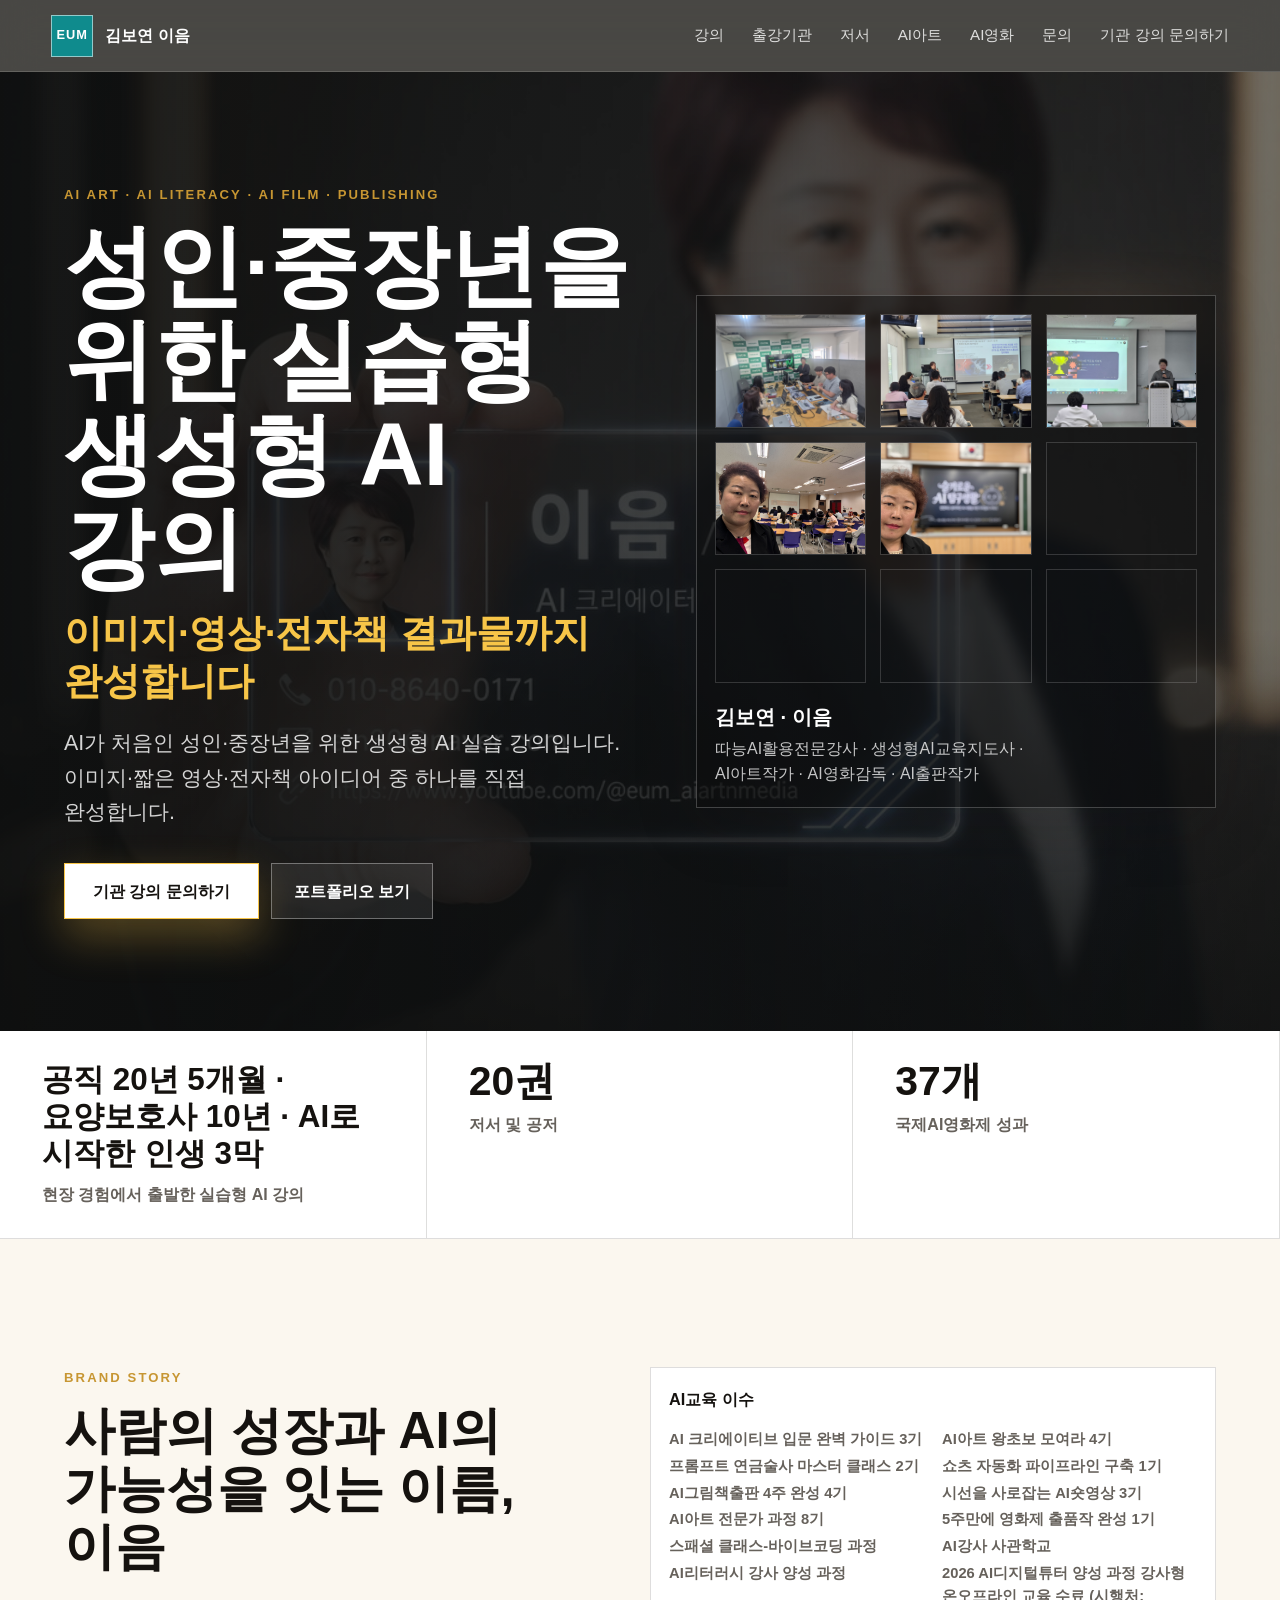
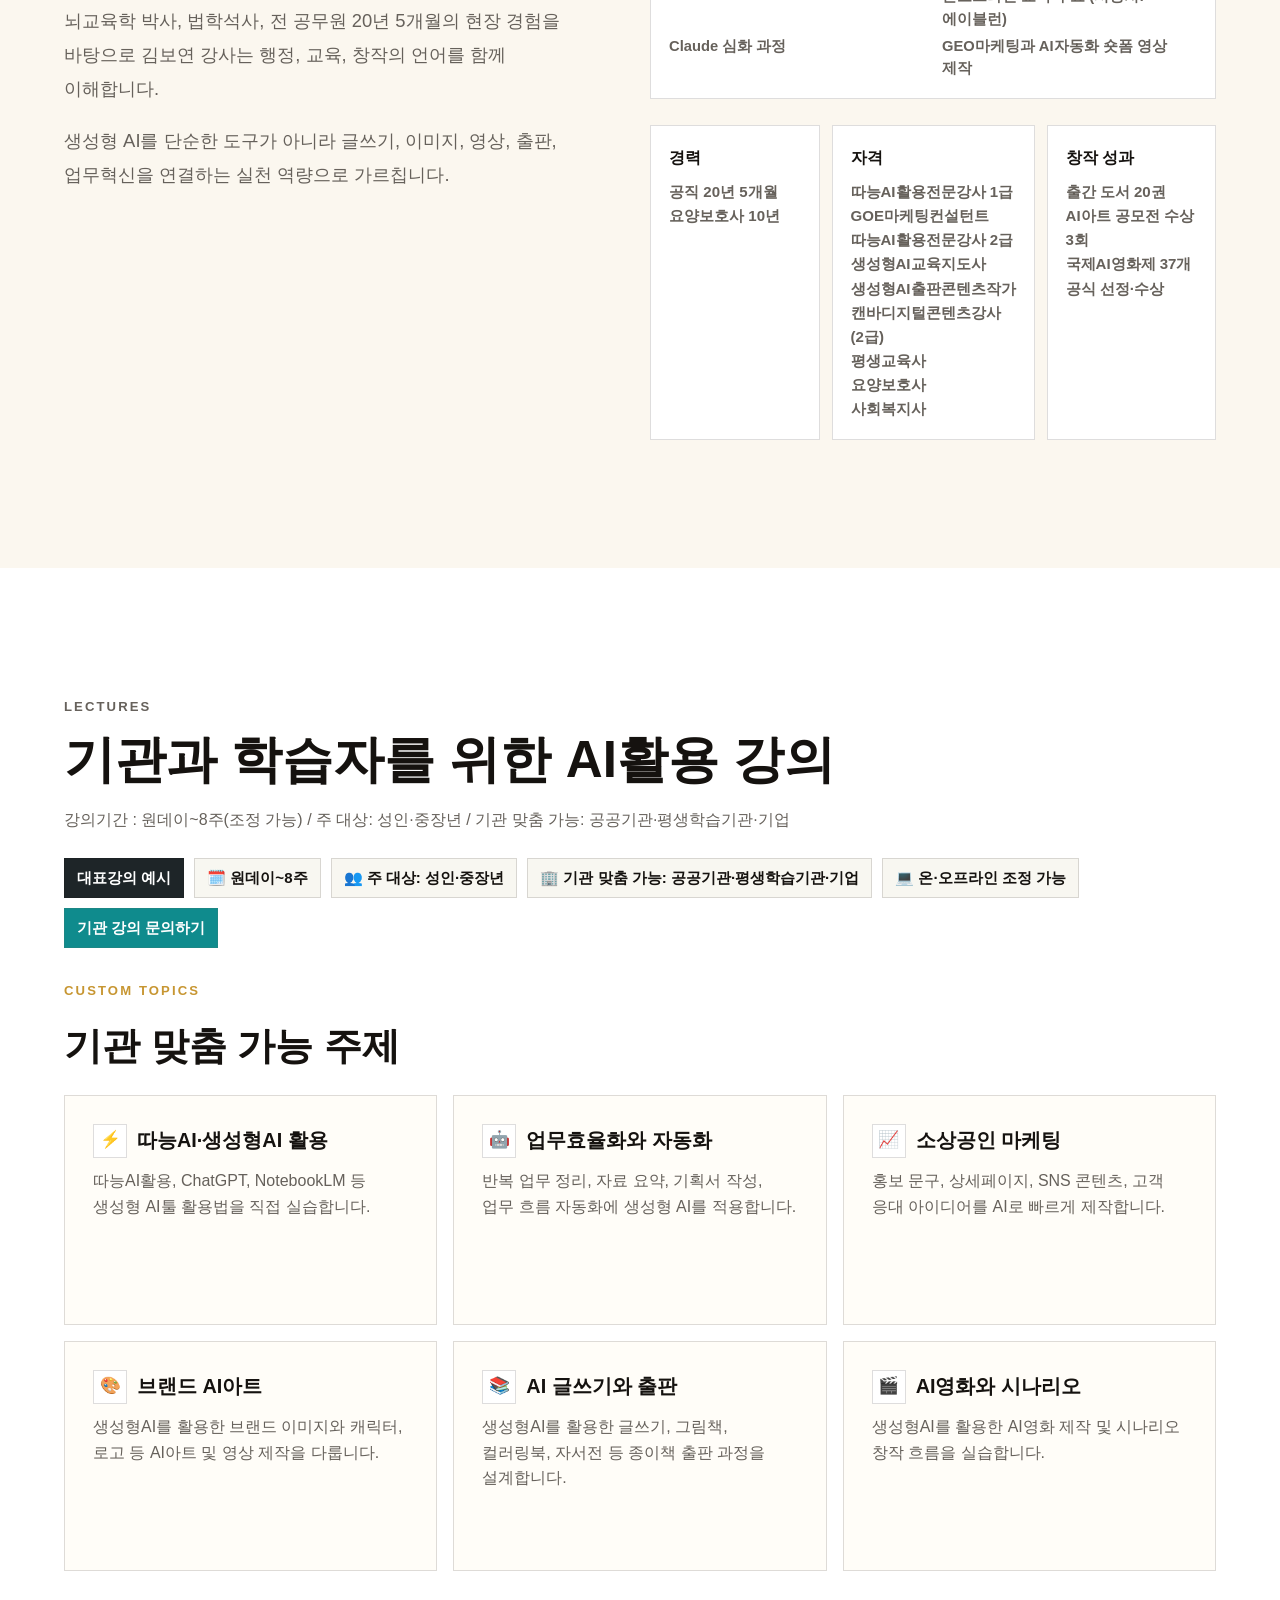
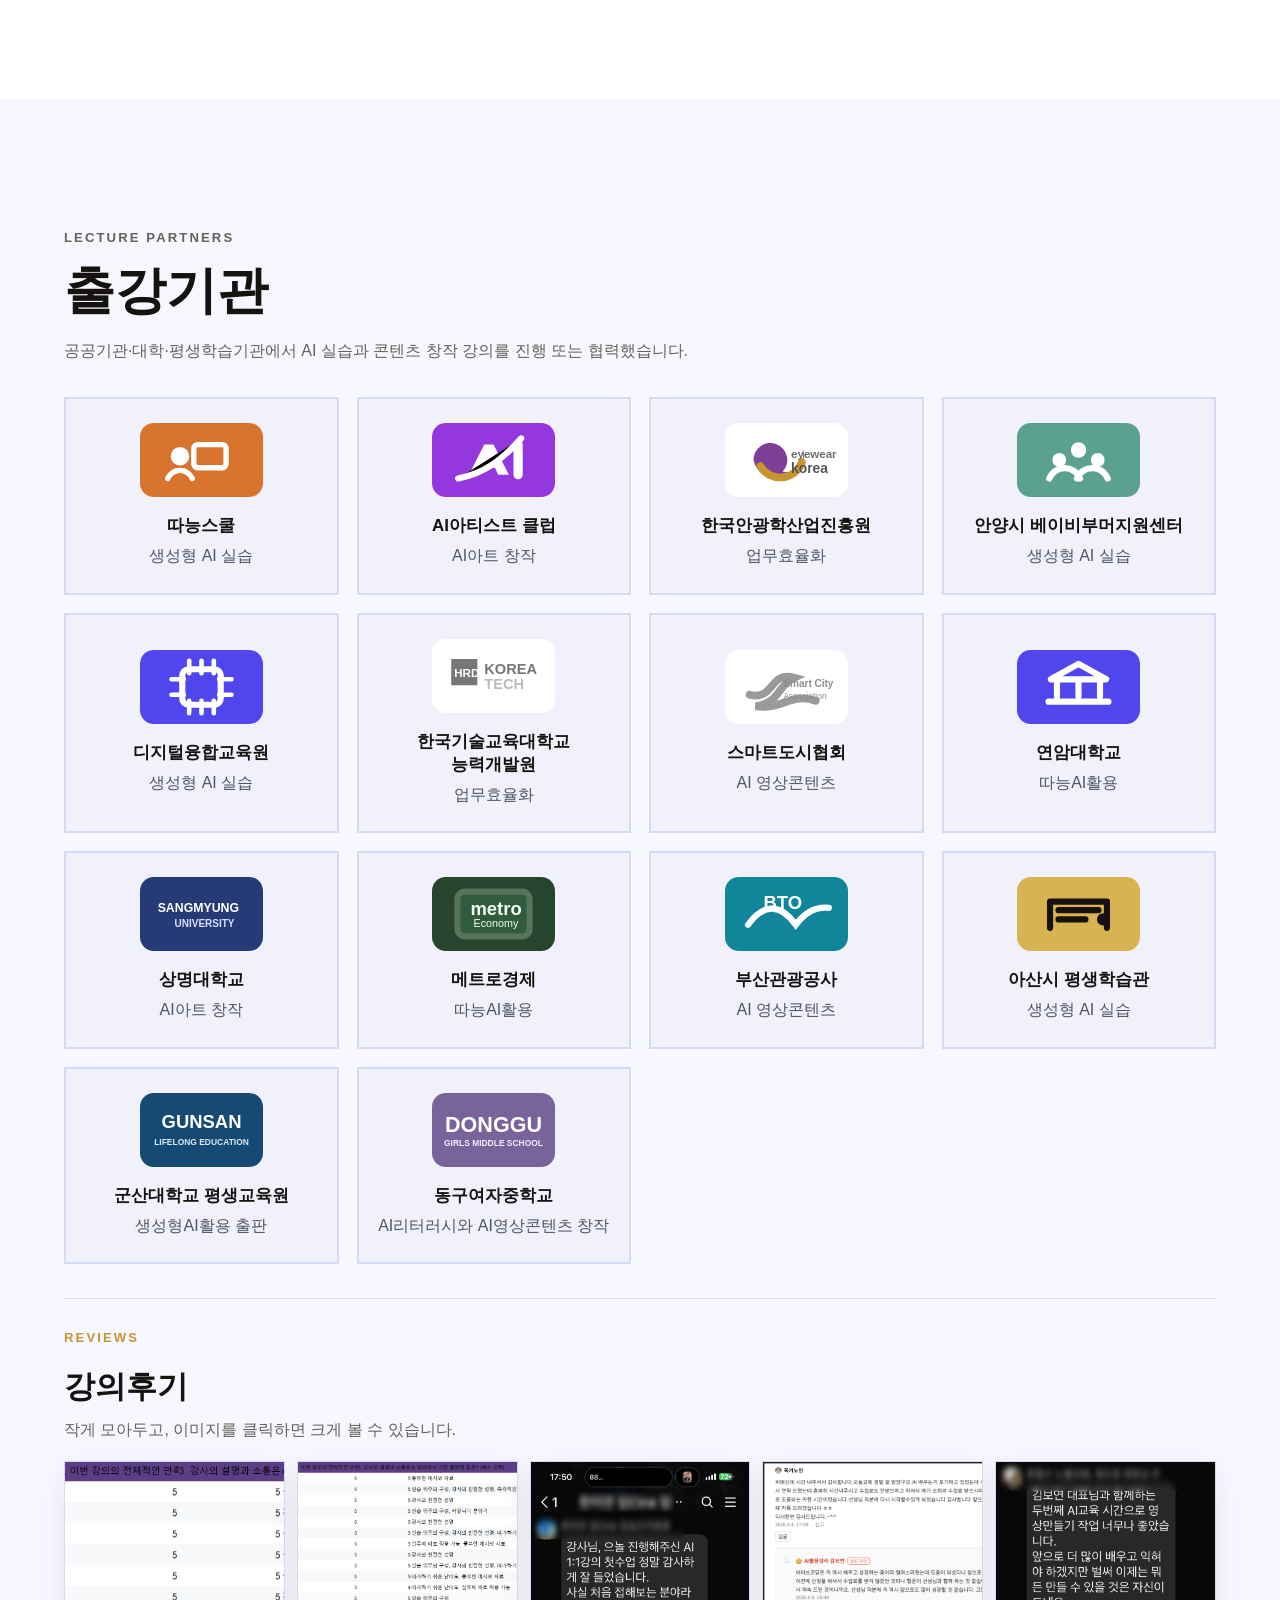
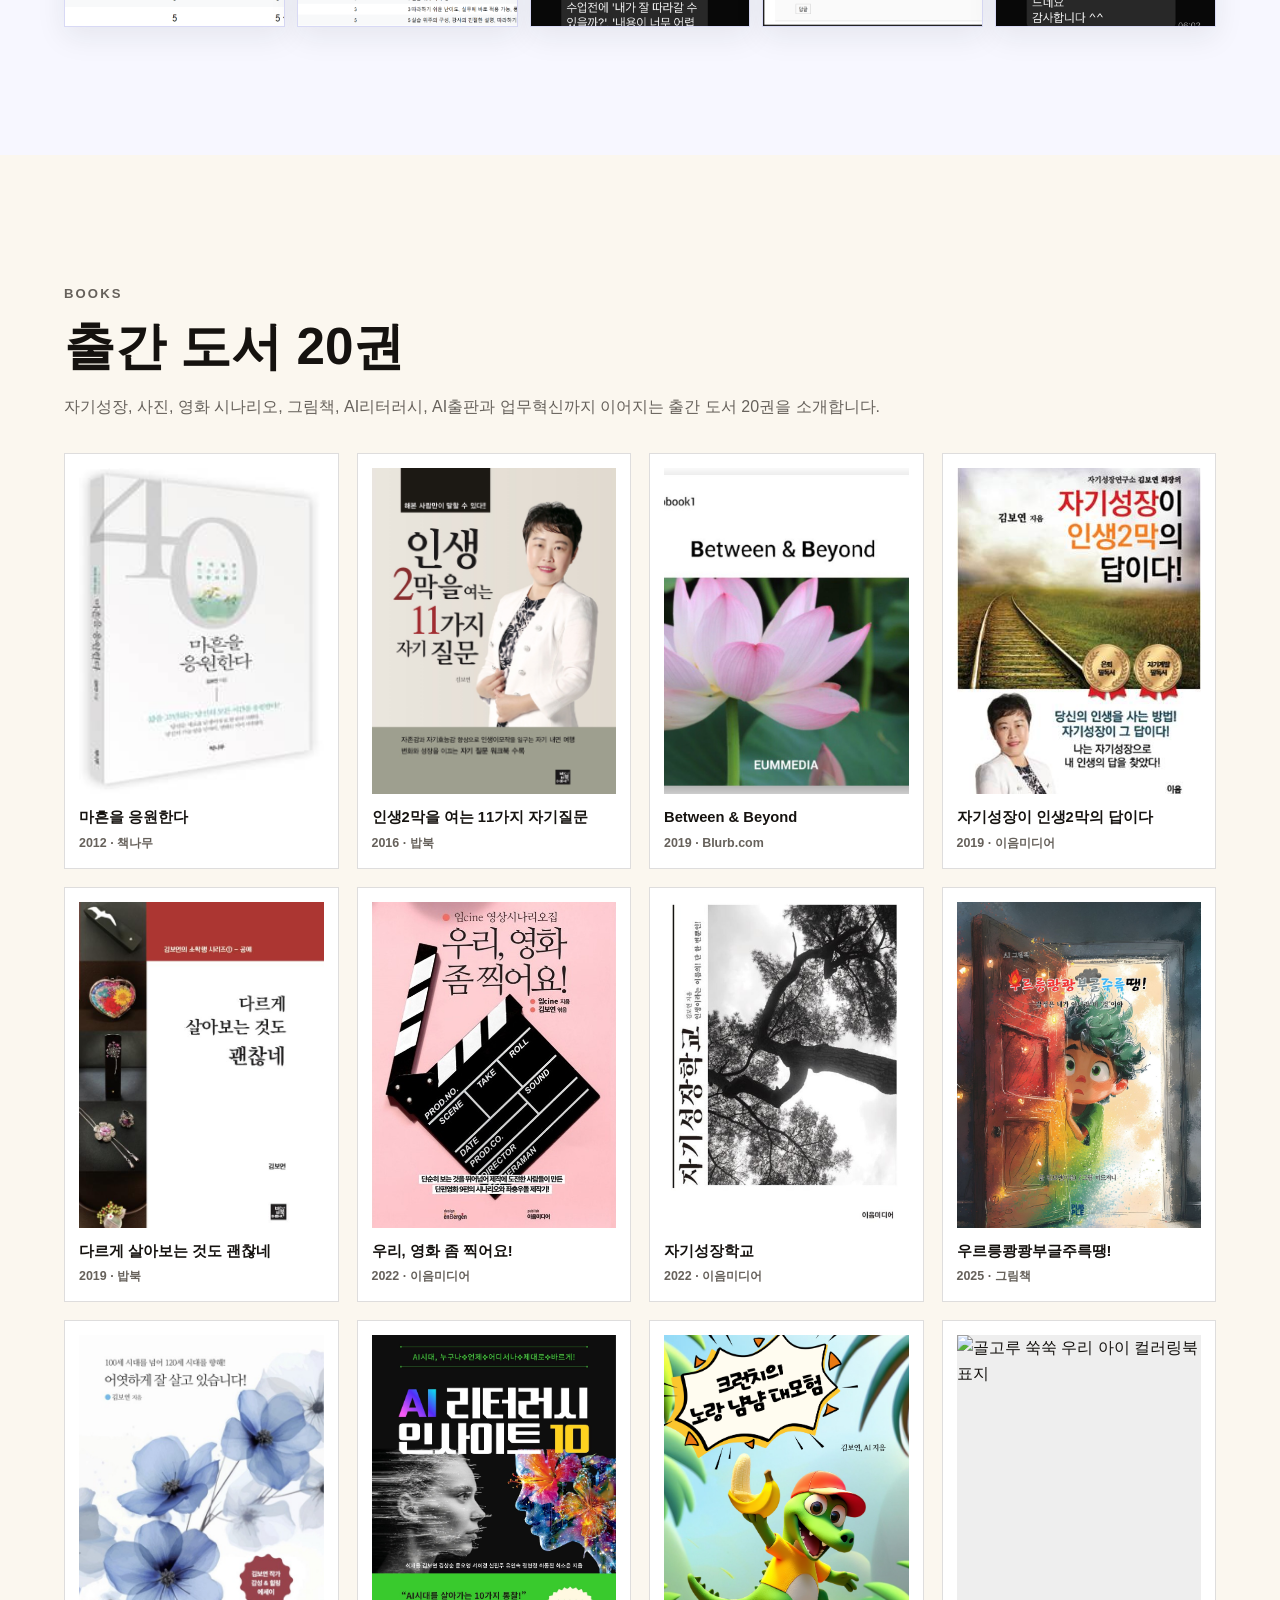
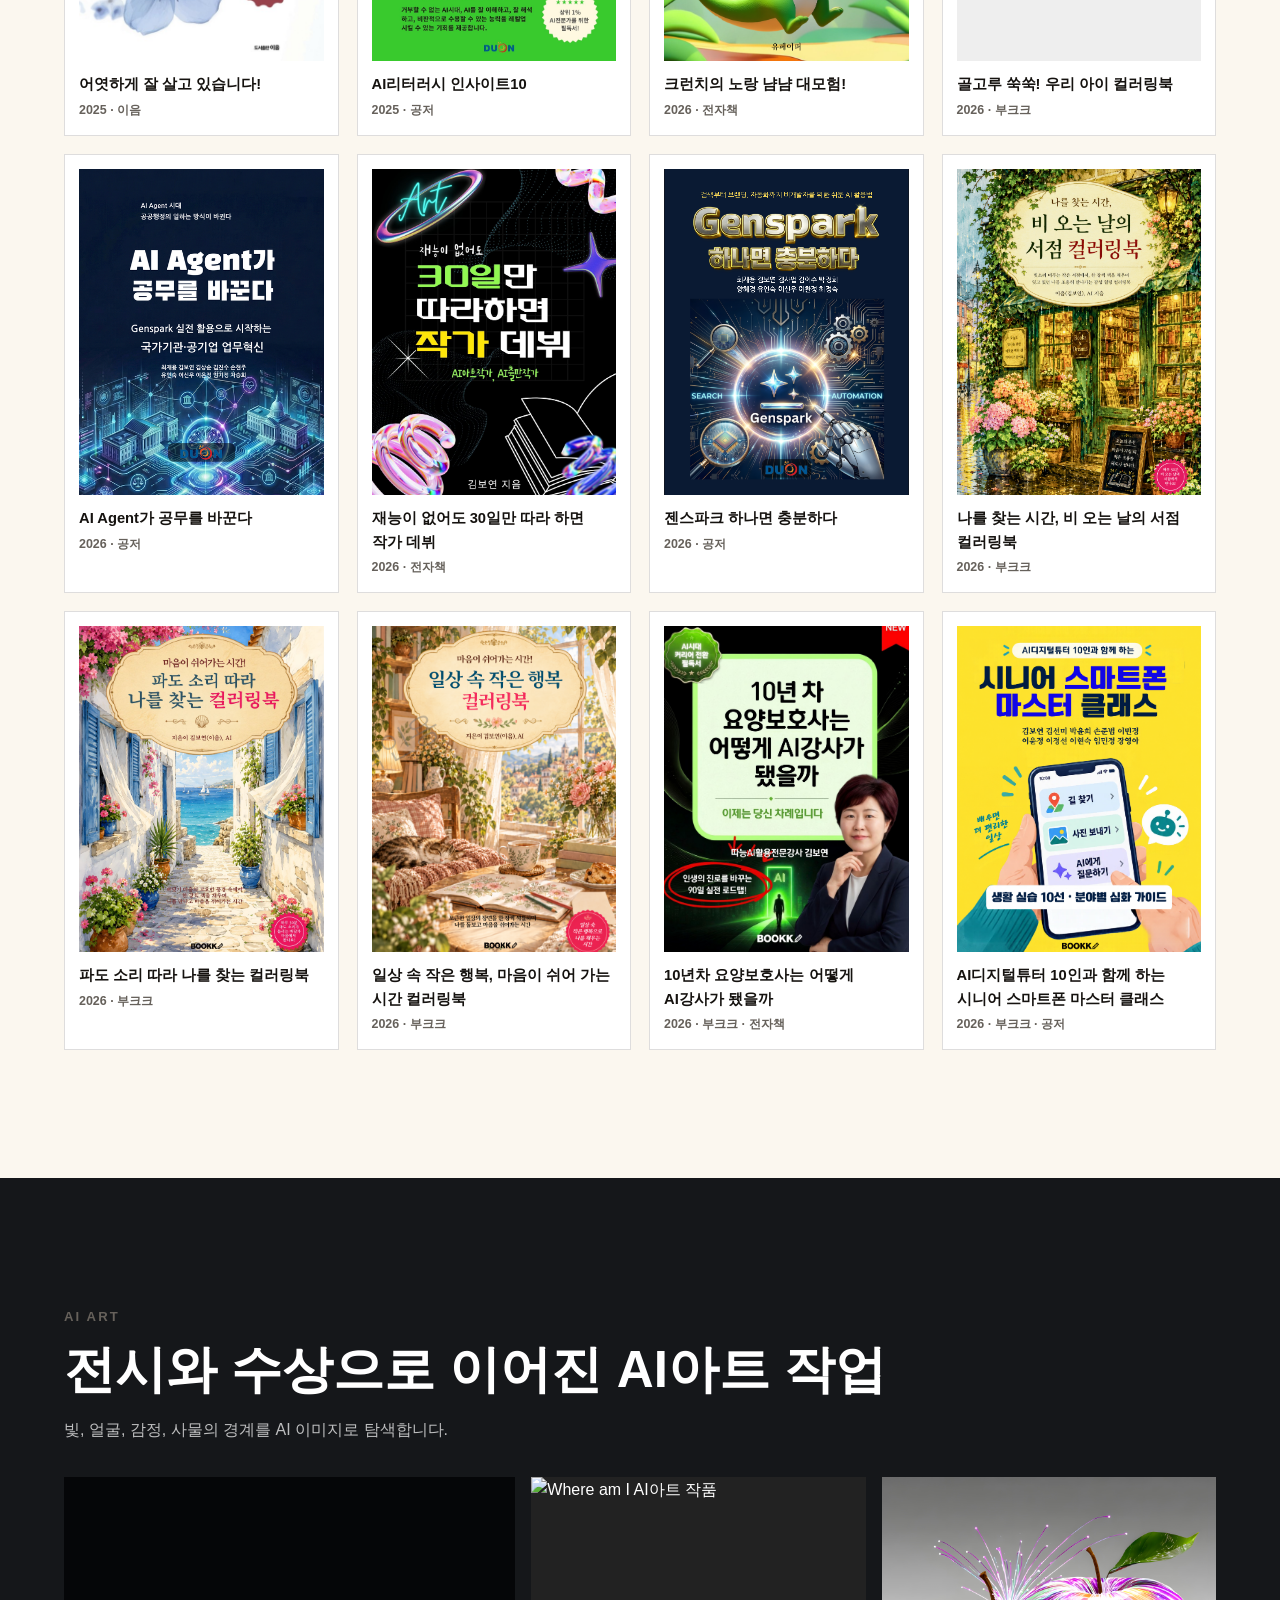
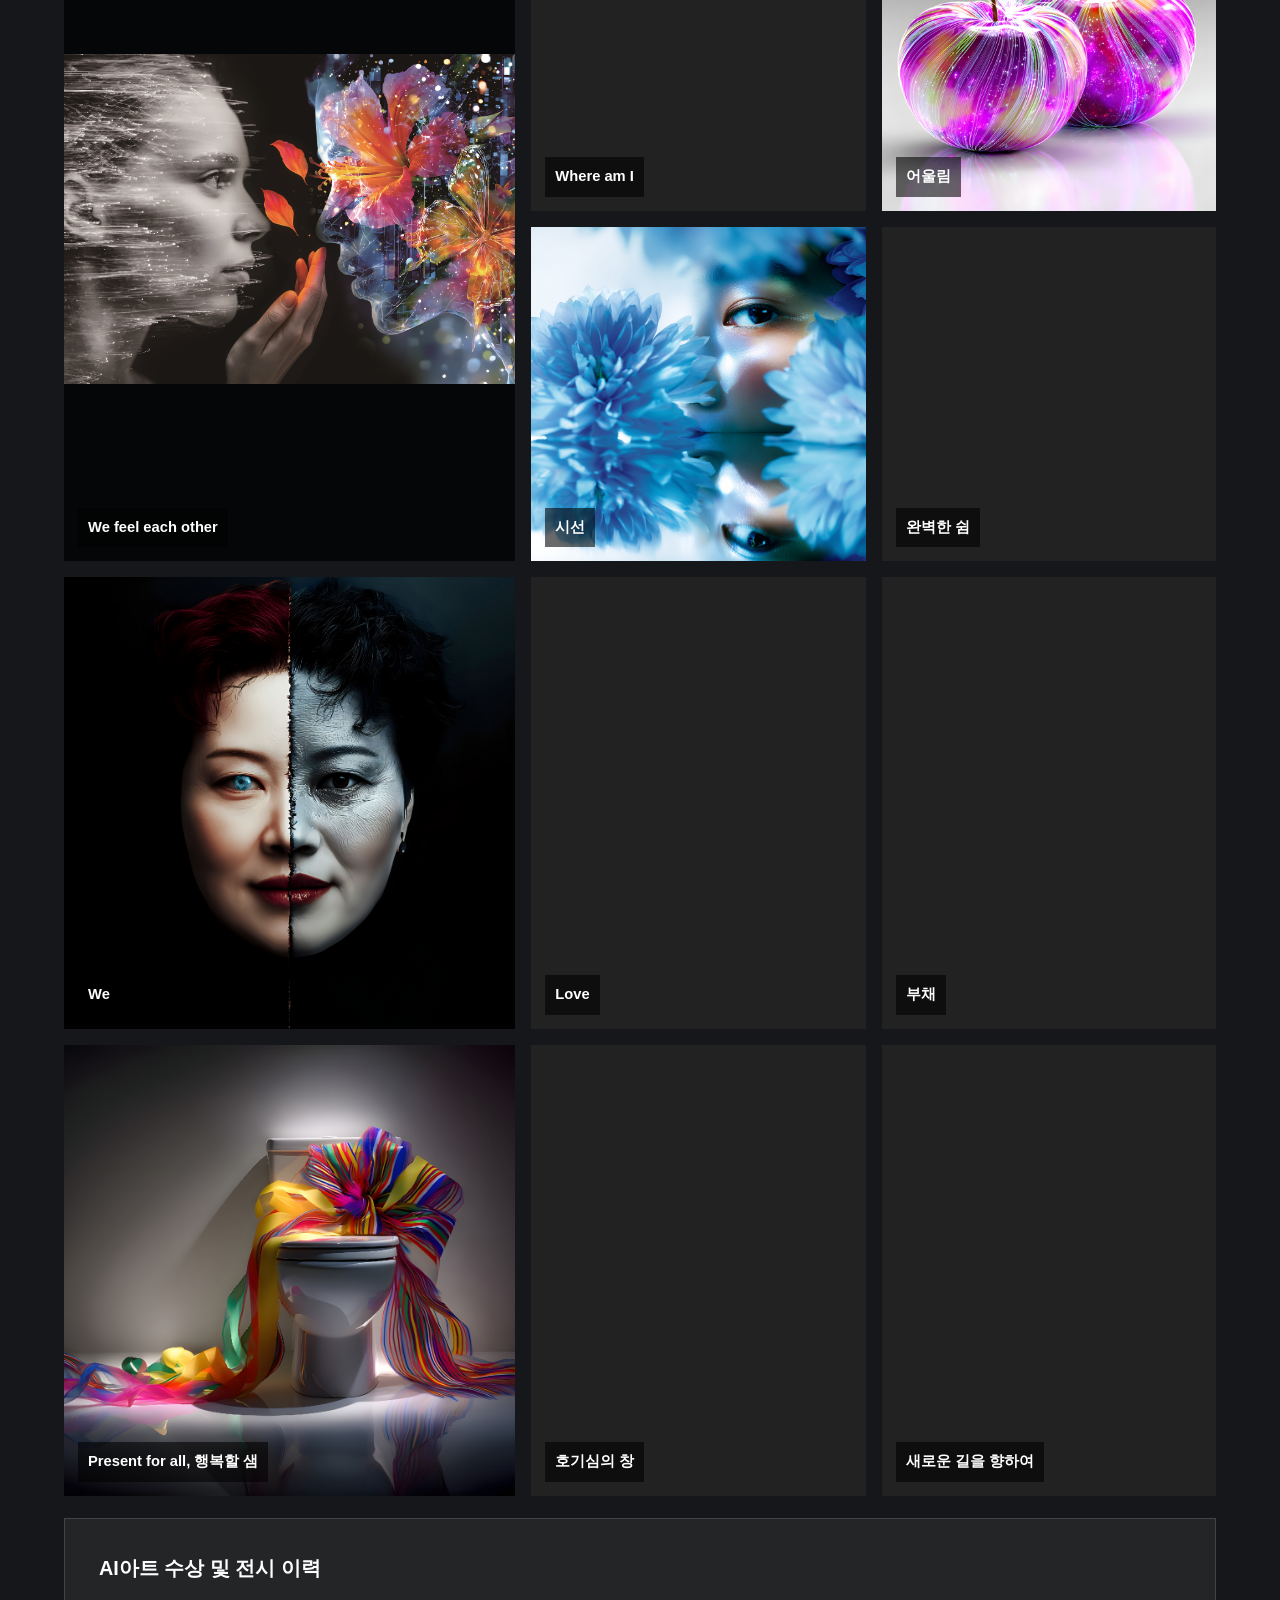
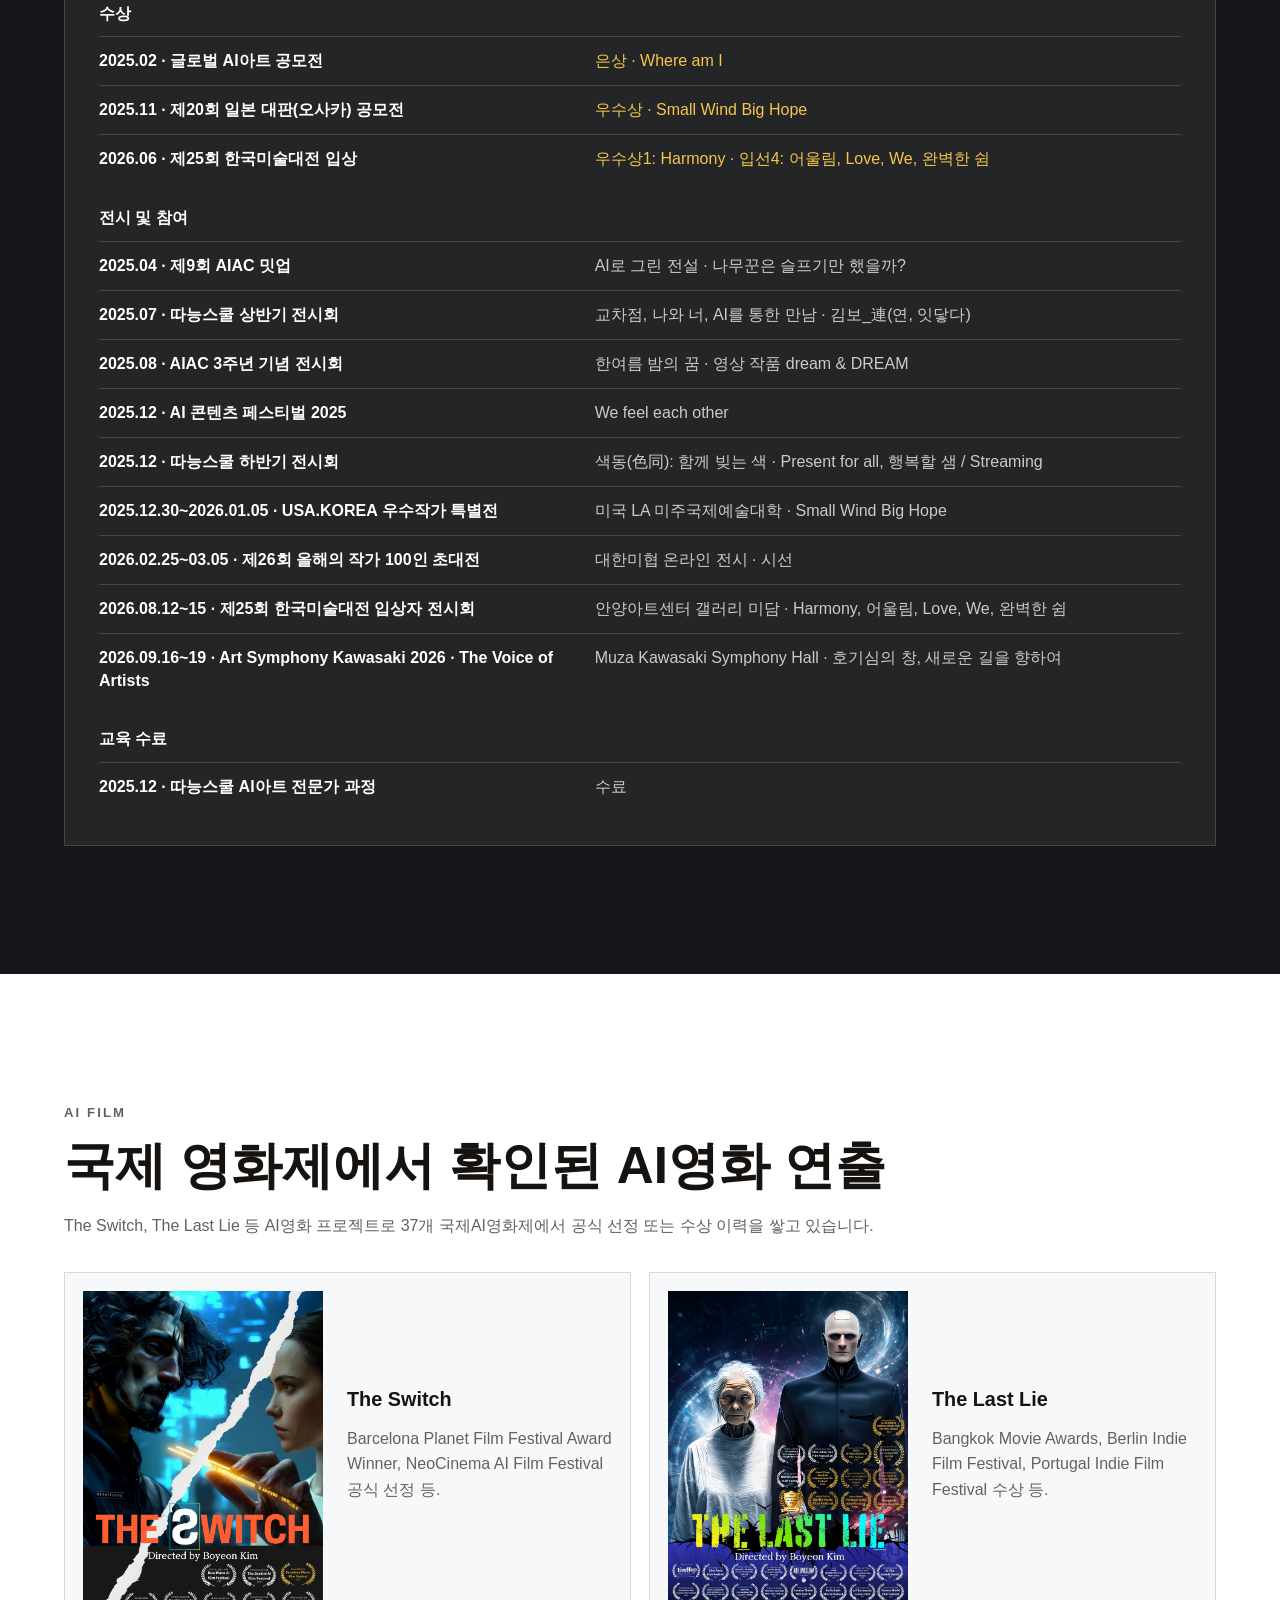
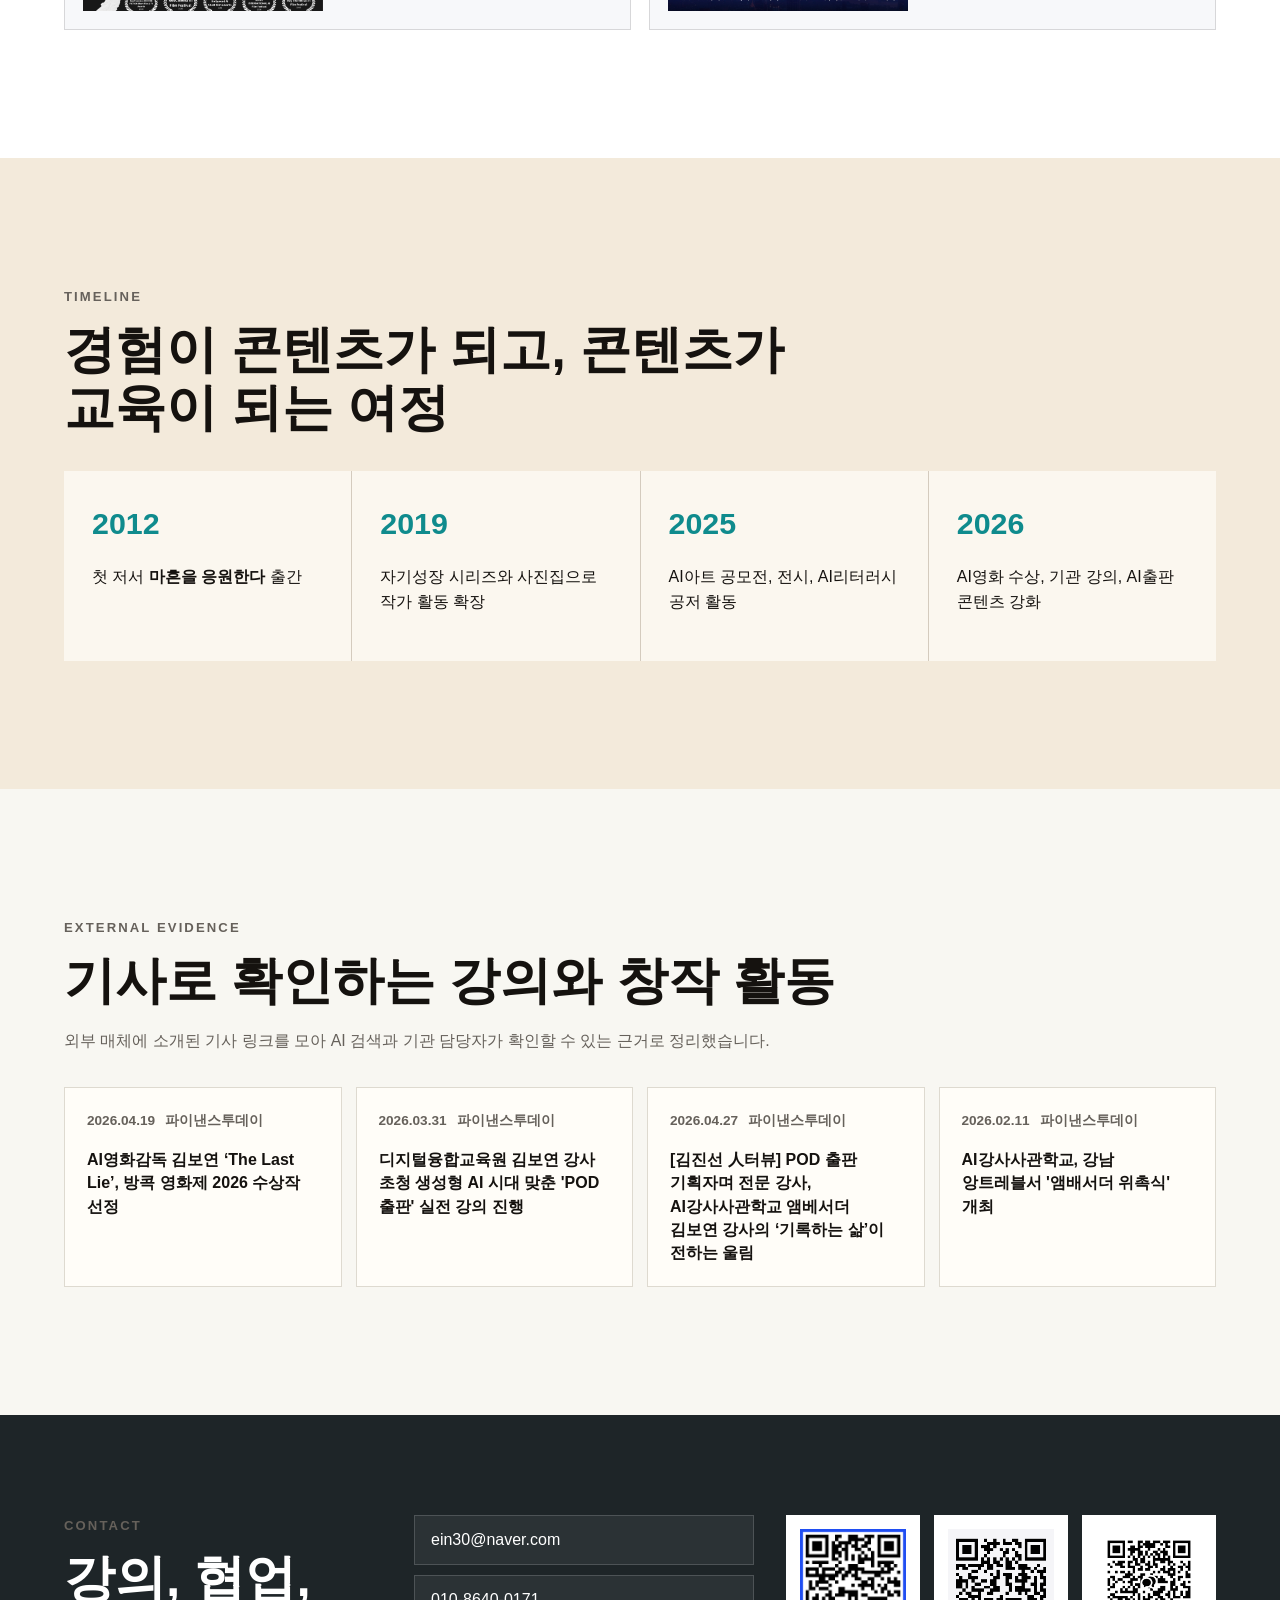
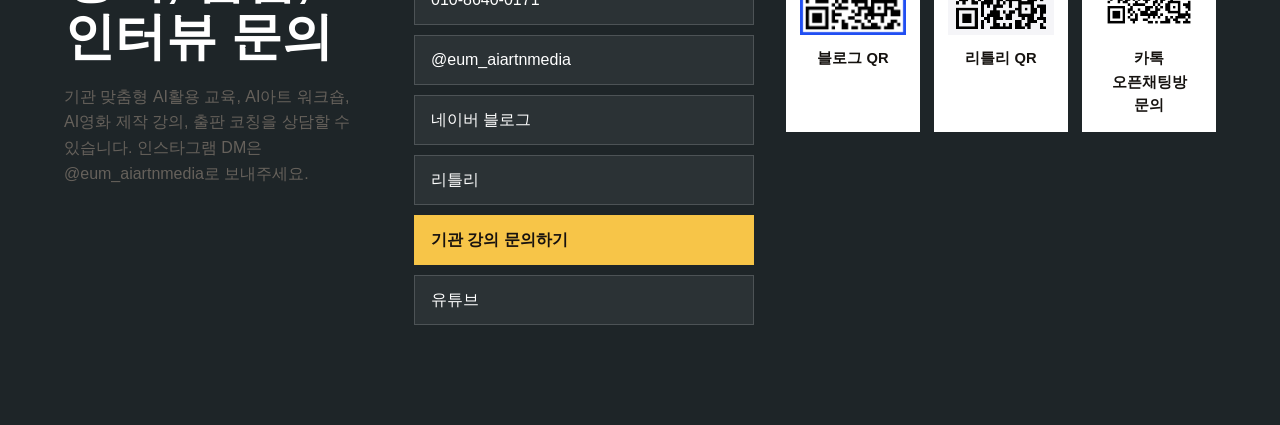
==== index.html @ 1c4130dc "Set custom domain as homepage canonical URL" ====
<!doctype html>
<html lang="ko">
  <head>
    <meta charset="utf-8" />
    <meta name="viewport" content="width=device-width, initial-scale=1" />
    <title>김보연 AI 강사 | 성인·중장년 생성형 AI 실습 강의</title>
    <meta
      name="description"
      content="성인·중장년 대상 생성형 AI 실습 강의. 김보연 강사가 따능AI, AI아트, AI영화, AI출판까지 기관 맞춤 교육으로 연결합니다."
    />
    <meta name="robots" content="index, follow, max-image-preview:large" />
    <meta name="author" content="김보연 이음" />
    <meta
      name="keywords"
      content="김보연, AI 강사, 생성형 AI 강의, AI리터러시, AI아트 강의, AI영화 강의, AI출판, 따능AI, 중장년 AI 교육"
    />
    <meta name="theme-color" content="#0f8b8d" />
    <link rel="canonical" href="https://kimboyeon-eum.com/" />
    <link rel="sitemap" type="application/xml" href="https://kimboyeon-eum.com/sitemap.xml" />
    <meta property="og:type" content="website" />
    <meta property="og:locale" content="ko_KR" />
    <meta property="og:site_name" content="김보연 이음" />
    <meta property="og:url" content="https://kimboyeon-eum.com/" />
    <meta property="og:title" content="김보연 AI 강사 | 성인·중장년 생성형 AI 실습 강의" />
    <meta
      property="og:description"
      content="따능AI, AI아트, AI영화, AI출판을 직접 결과물로 완성하는 기관 맞춤형 생성형 AI 교육."
    />
    <meta property="og:image" content="https://kimboyeon-eum.com/assets/main-card.jpg" />
    <meta property="og:image:width" content="1024" />
    <meta property="og:image:height" content="1024" />
    <meta property="og:image:alt" content="김보연 이음 AI아트 AI리터러시 강의 대표 이미지" />
    <meta name="twitter:card" content="summary_large_image" />
    <meta name="twitter:title" content="김보연 AI 강사 | 성인·중장년 생성형 AI 실습 강의" />
    <meta
      name="twitter:description"
      content="기관 맞춤형 생성형 AI 실습 강의, AI아트 워크숍, AI영화 제작, AI출판 교육 문의."
    />
    <meta name="twitter:image" content="https://kimboyeon-eum.com/assets/main-card.jpg" />
    <script type="application/ld+json">
      {
        "@context": "https://schema.org",
        "@graph": [
          {
            "@type": "WebSite",
            "@id": "https://kimboyeon-eum.com/#website",
            "url": "https://kimboyeon-eum.com/",
            "name": "김보연 이음",
            "inLanguage": "ko-KR",
            "publisher": {
              "@id": "https://kimboyeon-eum.com/#person"
            }
          },
          {
            "@type": "WebPage",
            "@id": "https://kimboyeon-eum.com/#webpage",
            "url": "https://kimboyeon-eum.com/",
            "name": "김보연 AI 강사 | 성인·중장년 생성형 AI 실습 강의",
            "description": "성인·중장년 대상 생성형 AI 실습 강의. 김보연 강사가 따능AI, AI아트, AI영화, AI출판까지 기관 맞춤 교육으로 연결합니다.",
            "datePublished": "2026-07-08",
            "dateModified": "2026-11-06",
            "isPartOf": {
              "@id": "https://kimboyeon-eum.com/#website"
            },
            "about": {
              "@id": "https://kimboyeon-eum.com/#person"
            },
            "primaryImageOfPage": {
              "@type": "ImageObject",
              "url": "https://kimboyeon-eum.com/assets/main-card.jpg",
              "width": 1024,
              "height": 1024
            },
            "inLanguage": "ko-KR"
          },
          {
            "@type": "Person",
            "@id": "https://kimboyeon-eum.com/#person",
            "name": "김보연",
            "alternateName": "이음",
            "url": "https://kimboyeon-eum.com/",
            "image": "https://kimboyeon-eum.com/assets/profile.jpg",
            "jobTitle": [
              "따능AI활용전문강사",
              "생성형AI교육지도사",
              "AI아트작가",
              "AI영화감독",
              "AI출판작가"
            ],
            "email": "mailto:ein30@naver.com",
            "telephone": "+82-10-8640-0171",
            "knowsAbout": [
              "생성형 AI 교육",
              "AI리터러시",
              "AI아트",
              "AI영화 제작",
              "AI출판",
              "업무효율화와 자동화",
              "소상공인 마케팅"
            ],
            "sameAs": [
              "https://www.instagram.com/eum_aiartnmedia",
              "https://blog.naver.com/ein30",
              "https://www.youtube.com/@eum_aiartnmedia",
              "https://litt.ly/eum_aiartnmedia"
            ]
          },
          {
            "@type": "Course",
            "@id": "https://kimboyeon-eum.com/#course",
            "name": "성인·중장년을 위한 실습형 생성형 AI 강의",
            "description": "이미지, 짧은 영상, 전자책 아이디어 중 하나를 직접 완성하는 기관 맞춤형 생성형 AI 실습 과정입니다.",
            "provider": {
              "@id": "https://kimboyeon-eum.com/#person"
            },
            "inLanguage": "ko-KR",
            "audience": {
              "@type": "Audience",
              "audienceType": "성인·중장년, 공공기관, 평생학습기관, 기업"
            },
            "teaches": [
              "따능AI·생성형AI 활용",
              "업무효율화와 자동화",
              "소상공인 마케팅",
              "브랜드 AI아트",
              "AI 글쓰기와 출판",
              "AI영화와 시나리오"
            ],
            "hasCourseInstance": {
              "@type": "CourseInstance",
              "courseMode": ["onsite", "online"],
              "courseWorkload": "원데이~8주 조정 가능"
            }
          },
          {
            "@type": "Service",
            "@id": "https://kimboyeon-eum.com/#lecture-service",
            "name": "기관 맞춤형 생성형 AI 실습 강의",
            "serviceType": "생성형 AI 교육",
            "provider": {
              "@id": "https://kimboyeon-eum.com/#person"
            },
            "areaServed": {
              "@type": "Country",
              "name": "대한민국"
            },
            "audience": {
              "@type": "Audience",
              "audienceType": "성인·중장년, 공공기관, 평생학습기관, 기업, 소상공인"
            },
            "offers": {
              "@type": "Offer",
              "url": "https://forms.gle/mHuHnCKQ2qnffuE79",
              "availability": "https://schema.org/InStock",
              "priceSpecification": {
                "@type": "PriceSpecification",
                "priceCurrency": "KRW",
                "description": "강의 기간, 대상, 인원, 온·오프라인 방식에 따라 협의"
              }
            }
          },
          {
            "@type": "FAQPage",
            "@id": "https://kimboyeon-eum.com/#faq",
            "mainEntity": [
              {
                "@type": "Question",
                "name": "김보연 강사의 생성형 AI 강의는 누구에게 적합한가요?",
                "acceptedAnswer": {
                  "@type": "Answer",
                  "text": "AI가 처음인 성인·중장년을 주 대상으로 하며, 공공기관, 평생학습기관, 기업, 소상공인 대상 기관 맞춤 강의로 조정할 수 있습니다."
                }
              },
              {
                "@type": "Question",
                "name": "강의에서 어떤 결과물을 만들 수 있나요?",
                "acceptedAnswer": {
                  "@type": "Answer",
                  "text": "이미지, 짧은 영상, 전자책 아이디어, 그림책·컬러링북·자서전 등 출판물 기획, AI영화 시나리오와 영상 콘텐츠를 실습 결과물로 연결합니다."
                }
              },
              {
                "@type": "Question",
                "name": "온라인과 오프라인 강의가 모두 가능한가요?",
                "acceptedAnswer": {
                  "@type": "Answer",
                  "text": "온라인과 오프라인 모두 가능하며, 원데이 특강부터 8주 과정까지 기관 상황에 맞게 조정할 수 있습니다."
                }
              }
            ]
          }
        ]
      }
    </script>
    <link rel="stylesheet" href="styles.css" />
  </head>
  <body>
    <header class="site-header" aria-label="주요 메뉴">
      <a class="brand" href="#top" aria-label="김보연 홈페이지 처음으로">
        <span class="brand-mark">EUM</span>
        <span>김보연 이음</span>
      </a>
      <nav class="nav-links" aria-label="페이지 섹션">
        <a href="#lecture">강의</a>
        <a href="#institutions">출강기관</a>
        <a href="#works">저서</a>
        <a href="#art">AI아트</a>
        <a href="#film">AI영화</a>
        <a href="#contact">문의</a>
        <a href="https://forms.gle/mHuHnCKQ2qnffuE79" target="_blank" rel="noreferrer">기관 강의 문의하기</a>
      </nav>
    </header>

    <main id="top">
      <section class="hero">
        <video class="hero-video" src="assets/hero-film.mp4" poster="assets/main-card.jpg" autoplay muted loop playsinline preload="metadata" aria-label="김보연 AI 강의와 AI 창작 활동을 보여주는 배경 영상"></video>
        <div class="hero-shade"></div>
        <div class="hero-inner">
          <div class="hero-copy">
            <p class="eyebrow">AI Art · AI Literacy · AI Film · Publishing</p>
            <h1>성인·중장년을 위한 실습형 생성형 AI 강의</h1>
            <p class="hero-outcome">이미지·영상·전자책 결과물까지 완성합니다</p>
            <p class="hero-text">
              AI가 처음인 성인·중장년을 위한 생성형 AI 실습 강의입니다.
              이미지·짧은 영상·전자책 아이디어 중 하나를 직접 완성합니다.
            </p>
            <div class="hero-actions">
              <a class="button primary hero-primary-cta" href="https://forms.gle/mHuHnCKQ2qnffuE79" target="_blank" rel="noreferrer">기관 강의 문의하기</a>
              <a class="button secondary" href="#works">포트폴리오 보기</a>
            </div>
          </div>
          <aside class="profile-panel" aria-label="김보연 프로필 요약">
            <div class="hero-photo-grid lecture-photo-grid" aria-label="김보연 강의 현장 사진">
              <img class="photo-feature" src="assets/lecture-metro-workshop.jpeg" alt="메트로경제 임직원 대상 따능AI 활용 강의 현장" decoding="async" fetchpriority="high" />
              <img src="assets/lecture-metro-session.jpg" alt="메트로경제 임직원 대상 생성형 AI 실습 강의" decoding="async" />
              <img src="assets/lecture-smartcity.JPG" alt="스마트도시협회 AI Agent 업무 효율화 강의" decoding="async" />
              <img src="assets/lecture-asan.JPG" alt="아산시 평생학습관 AI 강의 현장" decoding="async" />
              <img src="assets/lecture-donggu.JPG" alt="동구여자중학교 AI리터러시와 AI콘텐츠 창작 강의" decoding="async" />
              <img src="assets/lecture-koreatech.JPG" alt="한국기술교육대학교 능력개발교육원 따능AI 활용 실습" decoding="async" />
              <img src="assets/lecture-anyang-babyboomer.JPG" alt="안양시 베이비부머지원센터 생성형AI교육지도사 양성과정 강의" decoding="async" />
              <img src="assets/lecture-pod-guide.jpg" alt="POD 출판 완벽 가이드 온라인 강의 이미지" decoding="async" />
              <img src="assets/lecture-ai-movie-director.png" alt="요양보호사에서 AI 영화감독으로 강의 썸네일" decoding="async" />
            </div>
            <div class="profile-summary">
              <div>
                <p class="profile-name">김보연 · 이음</p>
                <p>따능AI활용전문강사 · 생성형AI교육지도사 · AI아트작가 · AI영화감독 · AI출판작가</p>
              </div>
              <img class="digital-tutor-badge" src="assets/ai-digital-tutor-badge.png" alt="2026 AI디지털튜터 강사형 배지" decoding="async" />
            </div>
          </aside>
        </div>
      </section>

      <section class="intro-band" aria-label="핵심 지표">
        <div class="metric metric-career">
          <strong class="metric-line">공직 20년 5개월 · 요양보호사 10년 · AI로 시작한 인생 3막</strong>
          <span>현장 경험에서 출발한 실습형 AI 강의</span>
        </div>
        <div class="metric">
          <strong>20권</strong>
          <span>저서 및 공저</span>
        </div>
        <div class="metric">
          <strong>37개</strong>
          <span>국제AI영화제 성과</span>
        </div>
      </section>

      <section class="section split" id="about">
        <div>
          <p class="section-label">Brand Story</p>
          <h2>사람의 성장과 AI의 가능성을 잇는 이름, 이음</h2>
          <div class="brand-summary">
            <p>
              뇌교육학 박사, 법학석사, 전 공무원 20년 5개월의 현장 경험을 바탕으로
              김보연 강사는 행정, 교육, 창작의 언어를 함께 이해합니다.
            </p>
            <p>
              생성형 AI를 단순한 도구가 아니라 글쓰기, 이미지, 영상, 출판, 업무혁신을
              연결하는 실천 역량으로 가르칩니다.
            </p>
          </div>
        </div>
        <div class="section-text">
          <article class="ai-training-card">
            <strong>AI교육 이수</strong>
            <span>AI 크리에이티브 입문 완벽 가이드 3기</span>
            <span>AI아트 왕초보 모여라 4기</span>
            <span>프롬프트 연금술사 마스터 클래스 2기</span>
            <span>쇼츠 자동화 파이프라인 구축 1기</span>
            <span>AI그림책출판 4주 완성 4기</span>
            <span>시선을 사로잡는 AI숏영상 3기</span>
            <span>AI아트 전문가 과정 8기</span>
            <span>5주만에 영화제 출품작 완성 1기</span>
            <span>스패셜 클래스-바이브코딩 과정</span>
            <span>AI강사 사관학교</span>
            <span>AI리터러시 강사 양성 과정</span>
            <span>2026 AI디지털튜터 양성 과정 강사형 온오프라인 교육 수료 (시행처: 에이블런)</span>
            <span>Claude 심화 과정</span>
            <span>GEO마케팅과 AI자동화 숏폼 영상 제작</span>
          </article>
          <div class="evidence-grid" aria-label="경력 자격 창작 성과">
            <article>
              <strong>경력</strong>
              <span>공직 20년 5개월</span>
              <span>요양보호사 10년</span>
            </article>
            <article>
              <strong>자격</strong>
              <span>따능AI활용전문강사 1급</span>
              <span>GOE마케팅컨설턴트</span>
              <span>따능AI활용전문강사 2급</span>
              <span>생성형AI교육지도사</span>
              <span>생성형AI출판콘텐츠작가</span>
              <span>캔바디지털콘텐츠강사(2급)</span>
              <span>평생교육사</span>
              <span>요양보호사</span>
              <span>사회복지사</span>
            </article>
            <article>
              <strong>창작 성과</strong>
              <span>출간 도서 20권</span>
              <span>AI아트 공모전 수상 3회</span>
              <span>국제AI영화제 37개 공식 선정·수상</span>
            </article>
          </div>
        </div>
      </section>

      <section class="section lecture-section" id="lecture">
        <div class="section-heading">
          <p class="section-label">Lectures</p>
          <h2>기관과 학습자를 위한 AI활용 강의</h2>
          <p>
            강의기간 : 원데이~8주(조정 가능) / 주 대상: 성인·중장년 / 기관 맞춤 가능: 공공기관·평생학습기관·기업
          </p>
        </div>
        <div class="lecture-meta" aria-label="강의 운영 정보">
          <button class="lecture-example-toggle" type="button" aria-expanded="false" aria-controls="lecture-example">대표강의 예시</button>
          <span>🗓️ 원데이~8주</span>
          <span>👥 주 대상: 성인·중장년</span>
          <span>🏢 기관 맞춤 가능: 공공기관·평생학습기관·기업</span>
          <span>💻 온·오프라인 조정 가능</span>
          <a class="lecture-form-link" href="https://forms.gle/mHuHnCKQ2qnffuE79" target="_blank" rel="noreferrer">기관 강의 문의하기</a>
        </div>
        <div class="lecture-example-panel" id="lecture-example" hidden>
          <div class="lecture-example-cta">
            <strong>기관 강의 문의하기</strong>
            <p>대상·일정·강의 목적을 알려주시면 맞춤으로 제안드립니다.</p>
            <a href="https://forms.gle/mHuHnCKQ2qnffuE79" target="_blank" rel="noreferrer">기관 강의 문의하기</a>
          </div>
          <div class="lecture-example-grid">
            <article class="lecture-example-main">
              <p class="section-label">대표강의 예시</p>
              <h3>보는 AI에서 만드는 AI로 — 내 손으로 이미지·영상·책을 완성하다</h3>
              <p>강의 안에서 이미지·짧은 영상·전자책 아이디어 중 하나를 완성하는 실습형 과정</p>
              <p><strong>강사</strong> 생성형 AI 강사 김보연 — 따능AI를 비롯한 다양한 생성형 AI툴로 함께 성장을 돕는 강사</p>
              <ul>
                <li>10년차 요양보호사에서 AI 창작가로 — 나도 늦지 않았습니다</li>
                <li>AI가 처음인 어른을 위한, 창작으로 배우는 생성형 AI</li>
                <li>중장년의 인생 2막, AI로 이미지·영상·책을 만든다</li>
              </ul>
            </article>
            <article>
              <h4>강의 개요</h4>
              <p><strong>무엇을</strong> 따능AI 등 생성형 AI툴을 직접 손으로 다루며, AI 이미지·영상·출판물을 만들어 봅니다.</p>
              <p><strong>누구에게</strong> AI 활용법을 배워 자신의 삶을 성장시키고 싶은 성인·중장년층. 컴퓨터가 어렵다는 분도 환영합니다.</p>
              <ul>
                <li>AI툴을 구경이 아니라 내 손으로 써봅니다.</li>
                <li>이미지, 짧은 영상, 출판물 아이디어 중 하나를 완성합니다.</li>
                <li>나도 만들 수 있다는 자신감을 얻습니다.</li>
              </ul>
            </article>
            <article>
              <h4>이런 곳에 추천</h4>
              <ul>
                <li>공공도서관·평생학습관 : 성인 대상 AI 입문·창작 리터러시 특강</li>
                <li>문화센터 : 중장년 취미·자기계발 4주 창작 과정</li>
                <li>복지관·시니어 대상 기관 : 디지털 소외 없이 즐기는 AI 창작 체험</li>
                <li>기업·기관 직무교육 : AI 콘텐츠 제작 특강</li>
              </ul>
            </article>
            <article>
              <h4>2시간 특강</h4>
              <ol>
                <li>0~20분 : 왜 지금 AI인가 — 요양보호사도 시작했습니다</li>
                <li>20~60분 : 따능AI 첫 실습, 원하는 글과 아이디어 만들기</li>
                <li>60~100분 : AI 이미지 만들기, 그림 한 장 완성</li>
                <li>100~120분 : AI 영상·출판물 맛보기와 Q&A</li>
              </ol>
            </article>
            <article>
              <h4>4주 과정</h4>
              <ol>
                <li>1주차 : AI와 친해지기, 따능AI 기본기와 마인드</li>
                <li>2주차 : AI로 글쓰기·출판, 소개글부터 전자책 아이디어까지</li>
                <li>3주차 : AI 아트, 이미지 만들고 나만의 스타일 찾기</li>
                <li>4주차 : AI 영상 만들기와 결과물 발표·나눔</li>
              </ol>
              <p>각 차시별 세부 실습툴 구성은 기관 대상·수준에 맞춰 조정합니다.</p>
            </article>
            <article>
              <h4>강사 소개와 근거</h4>
              <p>10년간 요양보호사로 일하다 생성형 AI를 만나 강사·창작가의 길로 들어선, 누구나 늦지 않았다는 메시지를 전하는 강사입니다.</p>
              <ul>
                <li>따능AI 활용전문강사 2급, 생성형AI 교육지도사, 생성형AI 출판콘텐츠작가 외 다수</li>
                <li>전자책·종이책 출판 경험과 대표 저서 기반의 AI출판 강의</li>
                <li>AI 아트 공모전 3회 수상</li>
                <li>AI 영화로 37개 국제 AI영화제 공식 선정·수상</li>
              </ul>
            </article>
            <article>
              <h4>이 강의만의 강점</h4>
              <p><strong>나도 늦지 않았다</strong>를 증명한 사람의 강의입니다. 10년차 요양보호사에서 AI강사·창작가가 된 김보연의 이야기는 중장년 수강생에게 강력한 동기부여가 됩니다.</p>
              <p>자격과 결과물로 검증된 실전형 강의라, 수강생도 강의 안에서 자기 결과물을 완성합니다.</p>
            </article>
            <article>
              <h4>진행 방식</h4>
              <ul>
                <li>형태 : 2시간 특강 / 4주 과정 / 원데이~8주 조정 가능</li>
                <li>방식 : 온라인·오프라인 모두 가능</li>
                <li>권장 인원 : 실습형 15~25명 내외 권장</li>
                <li>준비물 : 인터넷 되는 노트북 또는 스마트폰, 필기도구</li>
                <li>기관 준비 : Wi-Fi, 빔프로젝터, 온라인 시 화상 링크 협의</li>
              </ul>
            </article>
          </div>
          <div class="lecture-example-cta bottom">
            <strong>기관 강의 문의하기</strong>
            <p>대상 인원·희망 일정·강의 목적을 알려주시면 기관 맞춤 구성으로 제안드립니다.</p>
            <a href="https://forms.gle/mHuHnCKQ2qnffuE79" target="_blank" rel="noreferrer">기관 강의 문의하기</a>
          </div>
        </div>
        <div class="program-heading">
          <p class="section-label">Custom Topics</p>
          <h3>기관 맞춤 가능 주제</h3>
        </div>
        <div class="program-grid">
          <article>
            <h3><span class="program-icon">⚡</span> 따능AI·생성형AI 활용</h3>
            <p>따능AI활용, ChatGPT, NotebookLM 등 생성형 AI툴 활용법을 직접 실습합니다.</p>
          </article>
          <article>
            <h3><span class="program-icon">🤖</span> 업무효율화와 자동화</h3>
            <p>반복 업무 정리, 자료 요약, 기획서 작성, 업무 흐름 자동화에 생성형 AI를 적용합니다.</p>
          </article>
          <article>
            <h3><span class="program-icon">📈</span> 소상공인 마케팅</h3>
            <p>홍보 문구, 상세페이지, SNS 콘텐츠, 고객 응대 아이디어를 AI로 빠르게 제작합니다.</p>
          </article>
          <article>
            <h3><span class="program-icon">🎨</span> 브랜드 AI아트</h3>
            <p>생성형AI를 활용한 브랜드 이미지와 캐릭터, 로고 등 AI아트 및 영상 제작을 다룹니다.</p>
          </article>
          <article>
            <h3><span class="program-icon">📚</span> AI 글쓰기와 출판</h3>
            <p>생성형AI를 활용한 글쓰기, 그림책, 컬러링북, 자서전 등 종이책 출판 과정을 설계합니다.</p>
          </article>
          <article>
            <h3><span class="program-icon">🎬</span> AI영화와 시나리오</h3>
            <p>생성형AI를 활용한 AI영화 제작 및 시나리오 창작 흐름을 실습합니다.</p>
          </article>
        </div>
      </section>

      <section class="section institution-section" id="institutions">
        <div class="section-heading">
          <p class="section-label">Lecture Partners</p>
          <h2>출강기관</h2>
          <p>공공기관·대학·평생학습기관에서 AI 실습과 콘텐츠 창작 강의를 진행 또는 협력했습니다.</p>
        </div>
        <div class="institution-grid" aria-label="출강기관 리스트">
          <article><img class="institution-logo" src="assets/institution-ttaneng.svg" alt="따능스쿨 로고형 이미지" decoding="async" loading="lazy" /><strong>따능스쿨</strong><em>생성형 AI 실습</em></article>
          <article><img class="institution-logo" src="assets/institution-aiac.svg" alt="AI아티스트 클럽 로고형 이미지" decoding="async" loading="lazy" /><strong>AI아티스트 클럽</strong><em>AI아트 창작</em></article>
          <article><img class="institution-logo" src="assets/institution-koia.svg" alt="한국안광학산업진흥원 로고형 이미지" decoding="async" loading="lazy" /><strong>한국안광학산업진흥원</strong><em>업무효율화</em></article>
          <article><img class="institution-logo" src="assets/institution-anyang.svg" alt="안양시 베이비부머지원센터 로고형 이미지" decoding="async" loading="lazy" /><strong>안양시 베이비부머지원센터</strong><em>생성형 AI 실습</em></article>
          <article><img class="institution-logo" src="assets/institution-dcon.svg" alt="디지털융합교육원 로고형 이미지" decoding="async" loading="lazy" /><strong>디지털융합교육원</strong><em>생성형 AI 실습</em></article>
          <article><img class="institution-logo" src="assets/institution-koreatech.svg" alt="한국기술교육대학교 능력개발원 로고형 이미지" decoding="async" loading="lazy" /><strong>한국기술교육대학교 능력개발원</strong><em>업무효율화</em></article>
          <article><img class="institution-logo" src="assets/institution-smartcity.svg" alt="스마트도시협회 로고형 이미지" decoding="async" loading="lazy" /><strong>스마트도시협회</strong><em>AI 영상콘텐츠</em></article>
          <article><img class="institution-logo" src="assets/institution-yonam.svg" alt="연암대학교 로고형 이미지" decoding="async" loading="lazy" /><strong>연암대학교</strong><em>따능AI활용</em></article>
          <article><img class="institution-logo" src="assets/institution-sangmyung.svg" alt="상명대학교 로고형 이미지" decoding="async" loading="lazy" /><strong>상명대학교</strong><em>AI아트 창작</em></article>
          <article><img class="institution-logo" src="assets/institution-metro.svg" alt="메트로경제 로고형 이미지" decoding="async" loading="lazy" /><strong>메트로경제</strong><em>따능AI활용</em></article>
          <article><img class="institution-logo" src="assets/institution-bto.svg" alt="부산관광공사 로고형 이미지" decoding="async" loading="lazy" /><strong>부산관광공사</strong><em>AI 영상콘텐츠</em></article>
          <article><img class="institution-logo" src="assets/institution-asan.svg" alt="아산시 평생학습관 로고형 이미지" decoding="async" loading="lazy" /><strong>아산시 평생학습관</strong><em>생성형 AI 실습</em></article>
          <article><img class="institution-logo" src="assets/institution-gunsan.svg" alt="군산대학교 평생교육원 로고형 이미지" decoding="async" loading="lazy" /><strong>군산대학교 평생교육원</strong><em>생성형AI활용 출판</em></article>
          <article><img class="institution-logo" src="assets/institution-donggu.svg" alt="동구여자중학교 로고형 이미지" decoding="async" loading="lazy" /><strong>동구여자중학교</strong><em>AI리터러시와 AI영상콘텐츠 창작</em></article>
        </div>
        <div class="review-gallery-block" aria-label="강의후기">
          <div class="review-heading">
            <p class="section-label">Reviews</p>
            <h3>강의후기</h3>
            <p>작게 모아두고, 이미지를 클릭하면 크게 볼 수 있습니다.</p>
          </div>
          <div class="review-gallery">
            <a href="assets/review-survey-01.png" target="_blank" rel="noreferrer">
              <img src="assets/review-survey-01.png" alt="강의 만족도와 좋았던 점 설문 후기 1" decoding="async" loading="lazy" />
            </a>
            <a href="assets/review-survey-02.png" target="_blank" rel="noreferrer">
              <img src="assets/review-survey-02.png" alt="강의 만족도와 좋았던 점 설문 후기 2" decoding="async" loading="lazy" />
            </a>
            <a href="assets/review-kakao-ai-class.png" target="_blank" rel="noreferrer">
              <img src="assets/review-kakao-ai-class.png" alt="AI 첫 수업 카카오톡 후기" decoding="async" loading="lazy" />
            </a>
            <a href="assets/review-blog-comment.png" target="_blank" rel="noreferrer">
              <img src="assets/review-blog-comment.png" alt="블로그 댓글 강의 후기" decoding="async" loading="lazy" />
            </a>
            <a href="assets/review-kakao-video-class.jpg" target="_blank" rel="noreferrer">
              <img src="assets/review-kakao-video-class.jpg" alt="AI 영상 만들기 카카오톡 후기" decoding="async" loading="lazy" />
            </a>
          </div>
        </div>
      </section>

      <section class="section showcase" id="works">
        <div class="section-heading">
          <p class="section-label">Books</p>
          <h2>출간 도서 20권</h2>
          <p>자기성장, 사진, 영화 시나리오, 그림책, AI리터러시, AI출판과 업무혁신까지 이어지는 출간 도서 20권을 소개합니다.</p>
        </div>
        <div class="book-grid" aria-label="출간한 책 전체">
          <figure><img src="assets/book-forty.jpg" alt="마흔을 응원한다 표지" decoding="async" loading="lazy" /><figcaption>마흔을 응원한다<span>2012 · 책나무</span></figcaption></figure>
          <figure><img src="assets/book-second-life.jpg" alt="인생2막을 여는 11가지 자기질문 표지" decoding="async" loading="lazy" /><figcaption>인생2막을 여는 11가지 자기질문<span>2016 · 밥북</span></figcaption></figure>
          <figure><img src="assets/book-between-beyond.jpg" alt="Between & Beyond 사진집 표지" decoding="async" loading="lazy" /><figcaption>Between & Beyond<span>2019 · Blurb.com</span></figcaption></figure>
          <figure><img src="assets/book-self-growth.jpg" alt="자기성장이 인생2막의 답이다 표지" decoding="async" loading="lazy" /><figcaption>자기성장이 인생2막의 답이다<span>2019 · 이음미디어</span></figcaption></figure>
          <figure><img src="assets/book-different-life.jpg" alt="다르게 살아보는 것도 괜찮네 표지" decoding="async" loading="lazy" /><figcaption>다르게 살아보는 것도 괜찮네<span>2019 · 밥북</span></figcaption></figure>
          <figure><img src="assets/book-movie.jpg" alt="우리 영화 좀 찍어요 표지" decoding="async" loading="lazy" /><figcaption>우리, 영화 좀 찍어요!<span>2022 · 이음미디어</span></figcaption></figure>
          <figure><img src="assets/book-growth-school.jpg" alt="자기성장학교 표지" decoding="async" loading="lazy" /><figcaption>자기성장학교<span>2022 · 이음미디어</span></figcaption></figure>
          <figure><img src="assets/book-thunder.jpg" alt="우르릉쾅쾅부글주륵땡 표지" decoding="async" loading="lazy" /><figcaption>우르릉쾅쾅부글주륵땡!<span>2025 · 그림책</span></figcaption></figure>
          <figure><img src="assets/book-living-well.jpg" alt="어엿하게 잘 살고 있습니다 표지" decoding="async" loading="lazy" /><figcaption>어엿하게 잘 살고 있습니다!<span>2025 · 이음</span></figcaption></figure>
          <figure><img src="assets/book-ai-literacy.jpg" alt="AI리터러시 인사이트10 표지" decoding="async" loading="lazy" /><figcaption>AI리터러시 인사이트10<span>2025 · 공저</span></figcaption></figure>
          <figure><img src="assets/book-crunch.jpg" alt="크런치의 노랑 냠냠 대모험 표지" decoding="async" loading="lazy" /><figcaption>크런치의 노랑 냠냠 대모험!<span>2026 · 전자책</span></figcaption></figure>
          <figure><img src="assets/book-coloring.jpg" alt="골고루 쑥쑥 우리 아이 컬러링북 표지" decoding="async" loading="lazy" /><figcaption>골고루 쑥쑥! 우리 아이 컬러링북<span>2026 · 부크크</span></figcaption></figure>
          <figure><img src="assets/book-ai-agent.jpg" alt="AI Agent가 공무를 바꾼다 표지" decoding="async" loading="lazy" /><figcaption>AI Agent가 공무를 바꾼다<span>2026 · 공저</span></figcaption></figure>
          <figure><img src="assets/book-author-debut.jpg" alt="재능이 없어도 30일만 따라 하면 작가 데뷔 표지" decoding="async" loading="lazy" /><figcaption>재능이 없어도 30일만 따라 하면 작가 데뷔<span>2026 · 전자책</span></figcaption></figure>
          <figure><img src="assets/book-genspark.jpg" alt="젠스파크 하나면 충분하다 표지" decoding="async" loading="lazy" /><figcaption>젠스파크 하나면 충분하다<span>2026 · 공저</span></figcaption></figure>
          <figure><img src="assets/book-rainy-bookstore.jpg" alt="나를 찾는 시간 비 오는 날의 서점 컬러링북 표지" decoding="async" loading="lazy" /><figcaption>나를 찾는 시간, 비 오는 날의 서점 컬러링북<span>2026 · 부크크</span></figcaption></figure>
          <figure><img src="assets/book-seaside-village-coloring.jpg" alt="파도 소리 따라 나를 찾는 컬러링북 표지" decoding="async" loading="lazy" /><figcaption>파도 소리 따라 나를 찾는 컬러링북<span>2026 · 부크크</span></figcaption></figure>
          <figure><img src="assets/book-everyday-happiness.png" alt="일상 속 작은 행복, 마음이 쉬어 가는 시간 컬러링북 표지" decoding="async" loading="lazy" /><figcaption>일상 속 작은 행복, 마음이 쉬어 가는 시간 컬러링북<span>2026 · 부크크</span></figcaption></figure>
          <figure><img src="assets/book-caregiver-ai-instructor.png" alt="10년차 요양보호사는 어떻게 AI강사가 됐을까 표지" decoding="async" loading="lazy" /><figcaption>10년차 요양보호사는 어떻게 AI강사가 됐을까<span>2026 · 부크크 · 전자책</span></figcaption></figure>
          <figure><img src="assets/book-senior-smartphone.png" alt="AI디지털튜터 10인과 함께 하는 시니어 스마트폰 마스터 클래스 표지" decoding="async" loading="lazy" /><figcaption>AI디지털튜터 10인과 함께 하는 시니어 스마트폰 마스터 클래스<span>2026 · 부크크 · 공저</span></figcaption></figure>
        </div>
      </section>

      <section class="section art-section" id="art">
        <div class="section-heading">
          <p class="section-label">AI Art</p>
          <h2>전시와 수상으로 이어진 AI아트 작업</h2>
          <p>빛, 얼굴, 감정, 사물의 경계를 AI 이미지로 탐색합니다.</p>
        </div>
        <div class="art-grid">
          <figure class="feature-art">
            <img src="assets/art-we-feel-each-other.jpg" alt="We feel each other AI아트 작품" decoding="async" loading="lazy" />
            <figcaption>We feel each other</figcaption>
          </figure>
          <figure><img src="assets/art-where-am-i.jpg" alt="Where am I AI아트 작품" decoding="async" loading="lazy" /><figcaption>Where am I</figcaption></figure>
          <figure><img src="assets/art-harmony.jpg" alt="어울림 AI아트 작품" decoding="async" loading="lazy" /><figcaption>어울림</figcaption></figure>
          <figure><img src="assets/art-gaze.jpg" alt="시선 AI아트 작품" decoding="async" loading="lazy" /><figcaption>시선</figcaption></figure>
          <figure><img src="assets/art-rest.jpg" alt="완벽한 쉼 AI아트 작품" decoding="async" loading="lazy" /><figcaption>완벽한 쉼</figcaption></figure>
          <figure><img src="assets/art-we.jpg" alt="We 김보연 AI아트 작품" decoding="async" loading="lazy" /><figcaption>We</figcaption></figure>
          <figure><img src="assets/art-love.jpg" alt="Love 김보연 AI아트 작품" decoding="async" loading="lazy" /><figcaption>Love</figcaption></figure>
          <figure><img src="assets/art-fan.jpg" alt="부채 김보연 AI아트 작품" decoding="async" loading="lazy" /><figcaption>부채</figcaption></figure>
          <figure><img src="assets/art-present.jpg" alt="Present for all 행복할 샘 AI아트 작품" decoding="async" loading="lazy" /><figcaption>Present for all, 행복할 샘</figcaption></figure>
          <figure class="full-art"><img src="assets/art-curiosity-window.jpg" alt="호기심의 창 AI아트 전시 작품" decoding="async" loading="lazy" /><figcaption>호기심의 창</figcaption></figure>
          <figure class="full-art"><img src="assets/art-new-path.jpg" alt="새로운 길을 향하여 AI아트 전시 작품" decoding="async" loading="lazy" /><figcaption>새로운 길을 향하여</figcaption></figure>
        </div>
        <div class="art-awards" aria-label="AI아트 수상 및 전시 이력">
          <h3>AI아트 수상 및 전시 이력</h3>
          <div class="art-history-group">
            <h4>수상</h4>
            <ul>
              <li><strong>2025.02 · 글로벌 AI아트 공모전</strong><span>은상 · Where am I</span></li>
              <li><strong>2025.11 · 제20회 일본 대판(오사카) 공모전</strong><span>우수상 · Small Wind Big Hope</span></li>
              <li><strong>2026.06 · 제25회 한국미술대전 입상</strong><span>우수상1: Harmony · 입선4: 어울림, Love, We, 완벽한 쉼</span></li>
            </ul>
          </div>
          <div class="art-history-group">
            <h4>전시 및 참여</h4>
            <ul>
              <li><strong>2025.04 · 제9회 AIAC 밋업</strong><span>AI로 그린 전설 · 나무꾼은 슬프기만 했을까?</span></li>
              <li><strong>2025.07 · 따능스쿨 상반기 전시회</strong><span>교차점, 나와 너, AI를 통한 만남 · 김보_連(연, 잇닿다)</span></li>
              <li><strong>2025.08 · AIAC 3주년 기념 전시회</strong><span>한여름 밤의 꿈 · 영상 작품 dream &amp; DREAM</span></li>
              <li><strong>2025.12 · AI 콘텐츠 페스티벌 2025</strong><span>We feel each other</span></li>
              <li><strong>2025.12 · 따능스쿨 하반기 전시회</strong><span>색동(色同): 함께 빚는 색 · Present for all, 행복할 샘 / Streaming</span></li>
              <li><strong>2025.12.30~2026.01.05 · USA.KOREA 우수작가 특별전</strong><span>미국 LA 미주국제예술대학 · Small Wind Big Hope</span></li>
              <li><strong>2026.02.25~03.05 · 제26회 올해의 작가 100인 초대전</strong><span>대한미협 온라인 전시 · 시선</span></li>
              <li><strong>2026.08.12~15 · 제25회 한국미술대전 입상자 전시회</strong><span>안양아트센터 갤러리 미담 · Harmony, 어울림, Love, We, 완벽한 쉼</span></li>
              <li><strong>2026.09.16~19 · Art Symphony Kawasaki 2026 · The Voice of Artists</strong><span>Muza Kawasaki Symphony Hall · 호기심의 창, 새로운 길을 향하여</span></li>
            </ul>
          </div>
          <div class="art-history-group">
            <h4>교육 수료</h4>
            <ul>
              <li><strong>2025.12 · 따능스쿨 AI아트 전문가 과정</strong><span>수료</span></li>
            </ul>
          </div>
        </div>
      </section>

      <section class="section film-section" id="film">
        <div class="section-heading">
          <p class="section-label">AI Film</p>
          <h2>국제 영화제에서 확인된 AI영화 연출</h2>
          <p>The Switch, The Last Lie 등 AI영화 프로젝트로 37개 국제AI영화제에서 공식 선정 또는 수상 이력을 쌓고 있습니다.</p>
        </div>
        <div class="film-grid">
          <article class="film-card">
            <img src="assets/film-the-switch.jpg" alt="The Switch 영화 포스터" decoding="async" loading="lazy" />
            <div>
              <h3>The Switch</h3>
              <p>Barcelona Planet Film Festival Award Winner, NeoCinema AI Film Festival 공식 선정 등.</p>
            </div>
          </article>
          <article class="film-card">
            <img src="assets/film-the-last-lie.jpg" alt="The Last Lie 영화 포스터" decoding="async" loading="lazy" />
            <div>
              <h3>The Last Lie</h3>
              <p>Bangkok Movie Awards, Berlin Indie Film Festival, Portugal Indie Film Festival 수상 등.</p>
            </div>
          </article>
        </div>
      </section>

      <section class="section timeline-section" aria-label="주요 이력">
        <div class="section-heading">
          <p class="section-label">Timeline</p>
          <h2>경험이 콘텐츠가 되고, 콘텐츠가 교육이 되는 여정</h2>
        </div>
        <ol class="timeline">
          <li><time>2012</time><span>첫 저서 <strong>마흔을 응원한다</strong> 출간</span></li>
          <li><time>2019</time><span>자기성장 시리즈와 사진집으로 작가 활동 확장</span></li>
          <li><time>2025</time><span>AI아트 공모전, 전시, AI리터러시 공저 활동</span></li>
          <li><time>2026</time><span>AI영화 수상, 기관 강의, AI출판 콘텐츠 강화</span></li>
        </ol>
      </section>

      <section class="section press-section" id="press" aria-label="외부 기사와 검증 자료">
        <div class="section-heading">
          <p class="section-label">External Evidence</p>
          <h2>기사로 확인하는 강의와 창작 활동</h2>
          <p>외부 매체에 소개된 기사 링크를 모아 AI 검색과 기관 담당자가 확인할 수 있는 근거로 정리했습니다.</p>
        </div>
        <div class="press-grid">
          <a href="https://www.fntoday.co.kr/news/articleView.html?idxno=382638" target="_blank" rel="noreferrer">
            <div class="press-meta"><time datetime="2026-04-19">2026.04.19</time><span>파이낸스투데이</span></div>
            <strong>AI영화감독 김보연 ‘The Last Lie’, 방콕 영화제 2026 수상작 선정</strong>
          </a>
          <a href="https://www.fntoday.co.kr/news/articleView.html?idxno=381193" target="_blank" rel="noreferrer">
            <div class="press-meta"><time datetime="2026-03-31">2026.03.31</time><span>파이낸스투데이</span></div>
            <strong>디지털융합교육원 김보연 강사 초청 생성형 AI 시대 맞춘 'POD 출판' 실전 강의 진행</strong>
          </a>
          <a href="https://www.fntoday.co.kr/news/articleView.html?idxno=383175" target="_blank" rel="noreferrer">
            <div class="press-meta"><time datetime="2026-04-27">2026.04.27</time><span>파이낸스투데이</span></div>
            <strong>[김진선 人터뷰] POD 출판 기획자며 전문 강사, AI강사사관학교 앰베서더 김보연 강사의 ‘기록하는 삶’이 전하는 울림</strong>
          </a>
          <a href="https://www.fntoday.co.kr/news/articleView.html?idxno=377164" target="_blank" rel="noreferrer">
            <div class="press-meta"><time datetime="2026-02-11">2026.02.11</time><span>파이낸스투데이</span></div>
            <strong>AI강사사관학교, 강남 앙트레블서 '앰배서더 위촉식' 개최</strong>
          </a>
        </div>
      </section>

      <section class="contact-section" id="contact">
        <div>
          <p class="section-label">Contact</p>
          <h2>강의, 협업, 인터뷰 문의</h2>
          <p>기관 맞춤형 AI활용 교육, AI아트 워크숍, AI영화 제작 강의, 출판 코칭을 상담할 수 있습니다. 인스타그램 DM은 @eum_aiartnmedia로 보내주세요.</p>
        </div>
        <div class="contact-links">
          <a href="mailto:ein30@naver.com">ein30@naver.com</a>
          <a href="tel:+821086400171">010-8640-0171</a>
          <a href="https://www.instagram.com/eum_aiartnmedia" target="_blank" rel="noreferrer">@eum_aiartnmedia</a>
          <a href="https://blog.naver.com/ein30" target="_blank" rel="noreferrer">네이버 블로그</a>
          <a href="https://litt.ly/eum_aiartnmedia" target="_blank" rel="noreferrer">리틀리</a>
          <a class="form-link" href="https://forms.gle/mHuHnCKQ2qnffuE79" target="_blank" rel="noreferrer">기관 강의 문의하기</a>
          <a href="https://www.youtube.com/@eum_aiartnmedia" target="_blank" rel="noreferrer">유튜브</a>
        </div>
        <div class="qr-panel" aria-label="QR 코드">
          <figure>
            <img src="assets/qr-blog.png" alt="김보연 강사 블로그 QR코드" decoding="async" loading="lazy" />
            <figcaption>블로그 QR</figcaption>
          </figure>
          <figure>
            <img src="assets/qr-littly.png" alt="김보연 강사 리틀리 QR코드" decoding="async" loading="lazy" />
            <figcaption>리틀리 QR</figcaption>
          </figure>
          <figure>
            <img src="assets/qr-kakao-openchat.jpg" alt="강의섭외문의 카톡 오픈채팅방 QR코드" decoding="async" loading="lazy" />
            <figcaption>카톡 오픈채팅방 문의</figcaption>
          </figure>
        </div>
      </section>
    </main>

    <button class="top-button" type="button" aria-label="맨 위로 이동">↑</button>
    <script src="script.js"></script>
  </body>
</html>
---- styles.css ----
:root {
  --ink: #15120f;
  --muted: #66615b;
  --paper: #fbf7ef;
  --cream: #f3eadb;
  --charcoal: #1e2528;
  --teal: #0f8b8d;
  --coral: #e85d4f;
  --gold: #c79632;
  --violet: #7451a6;
  --line: rgba(21, 18, 15, 0.14);
  --shadow: 0 18px 60px rgba(25, 20, 16, 0.16);
}

* {
  box-sizing: border-box;
}

html {
  scroll-behavior: smooth;
}

body {
  margin: 0;
  color: var(--ink);
  background: var(--paper);
  font-family: "Pretendard", "Noto Sans KR", "Apple SD Gothic Neo", Arial, sans-serif;
  line-height: 1.6;
  word-break: keep-all;
  overflow-wrap: break-word;
}

img,
video {
  display: block;
  max-width: 100%;
}

a {
  color: inherit;
  text-decoration: none;
}

.site-header {
  position: sticky;
  top: 0;
  z-index: 20;
  display: flex;
  align-items: center;
  justify-content: space-between;
  gap: 24px;
  min-height: 72px;
  padding: 14px clamp(18px, 4vw, 56px);
  color: white;
  background: rgba(23, 22, 20, 0.78);
  backdrop-filter: blur(18px);
  border-bottom: 1px solid rgba(255, 255, 255, 0.14);
}

.brand,
.nav-links {
  display: flex;
  align-items: center;
}

.brand {
  gap: 12px;
  font-weight: 800;
  white-space: nowrap;
}

.brand-mark {
  display: grid;
  place-items: center;
  width: 42px;
  height: 42px;
  border: 1px solid rgba(255, 255, 255, 0.55);
  background: var(--teal);
  font-size: 0.8rem;
  letter-spacing: 0.08em;
}

.nav-links {
  gap: clamp(12px, 2.5vw, 28px);
  color: rgba(255, 255, 255, 0.82);
  font-size: 0.95rem;
}

.nav-links a:hover {
  color: white;
}

.hero {
  position: relative;
  min-height: calc(100vh - 72px);
  overflow: hidden;
  color: white;
  background: var(--charcoal);
}

.hero-video,
.hero-shade {
  position: absolute;
  inset: 0;
  width: 100%;
  height: 100%;
}

.hero-video {
  object-fit: cover;
  opacity: 0.48;
}

.hero-shade {
  background:
    linear-gradient(90deg, rgba(14, 15, 15, 0.94), rgba(14, 15, 15, 0.62), rgba(14, 15, 15, 0.2)),
    linear-gradient(0deg, rgba(14, 15, 15, 0.7), transparent 42%);
}

.hero-inner {
  position: relative;
  z-index: 2;
  display: grid;
  grid-template-columns: minmax(0, 1fr) minmax(340px, 520px);
  align-items: end;
  gap: clamp(28px, 5vw, 70px);
  min-height: calc(100vh - 72px);
  padding: clamp(54px, 9vw, 112px) clamp(20px, 5vw, 72px);
}

.hero-copy {
  max-width: 860px;
}

.eyebrow,
.section-label {
  margin: 0 0 14px;
  color: var(--gold);
  font-size: 0.82rem;
  font-weight: 800;
  letter-spacing: 0.16em;
  text-transform: uppercase;
}

h1,
h2,
h3,
p {
  margin-top: 0;
}

h1 {
  max-width: 880px;
  margin-bottom: 14px;
  font-size: clamp(2.7rem, 7vw, 6.6rem);
  line-height: 1.05;
  letter-spacing: 0;
}

h2 {
  margin-bottom: 18px;
  font-size: clamp(2rem, 4vw, 4.4rem);
  line-height: 1.13;
  letter-spacing: 0;
}

h3 {
  margin-bottom: 10px;
  font-size: 1.24rem;
}

.hero-text {
  max-width: 660px;
  color: rgba(255, 255, 255, 0.82);
  font-size: clamp(1.05rem, 2vw, 1.34rem);
}

.hero-outcome {
  max-width: 780px;
  margin-bottom: 22px;
  color: #f7c548;
  font-size: clamp(1.35rem, 3vw, 2.45rem);
  font-weight: 900;
  line-height: 1.24;
}

.hero-actions {
  display: flex;
  flex-wrap: wrap;
  gap: 12px;
  margin-top: 34px;
}

.button {
  display: inline-flex;
  align-items: center;
  justify-content: center;
  min-height: 48px;
  padding: 0 22px;
  border: 1px solid rgba(255, 255, 255, 0.34);
  font-weight: 800;
}

.button.primary {
  color: #15120f;
  background: white;
}

.hero-primary-cta {
  min-height: 56px;
  padding-inline: 28px;
  border-color: #f7c548;
  background: #f7c548;
  box-shadow: 0 18px 44px rgba(247, 197, 72, 0.3);
}

.button.secondary {
  color: white;
  background: rgba(255, 255, 255, 0.08);
}

.profile-panel {
  align-self: center;
  width: 100%;
  padding: 18px;
  border: 1px solid rgba(255, 255, 255, 0.22);
  background: rgba(12, 12, 12, 0.48);
  box-shadow: var(--shadow);
}

.hero-photo-grid {
  display: grid;
  grid-template-columns: 1.25fr 1fr;
  gap: 10px;
  margin-bottom: 16px;
}

.hero-photo-grid img {
  width: 100%;
  aspect-ratio: 1 / 1;
  object-fit: cover;
  border: 1px solid rgba(255, 255, 255, 0.16);
}

.hero-photo-grid .photo-feature {
  grid-row: span 2;
  aspect-ratio: 4 / 5;
}

.lecture-photo-grid {
  grid-template-columns: repeat(3, 1fr);
  gap: 14px;
}

.lecture-photo-grid img {
  aspect-ratio: 4 / 3;
}

.lecture-photo-grid .photo-feature {
  grid-row: auto;
  aspect-ratio: 4 / 3;
}

.profile-panel p {
  margin-bottom: 0;
  color: rgba(255, 255, 255, 0.76);
}

.profile-panel .profile-name {
  margin-bottom: 3px;
  color: white;
  font-size: 1.25rem;
  font-weight: 900;
}

.profile-summary {
  display: flex;
  align-items: center;
  justify-content: space-between;
  gap: 16px;
}

.profile-summary > div {
  min-width: 0;
}

.digital-tutor-badge {
  width: clamp(64px, 7vw, 96px);
  height: auto;
  flex: none;
}

.intro-band {
  display: grid;
  grid-template-columns: repeat(3, 1fr);
  border-bottom: 1px solid var(--line);
  background: white;
}

.metric {
  min-height: 138px;
  padding: 30px clamp(18px, 4vw, 42px);
  border-right: 1px solid var(--line);
}

.metric strong,
.metric span {
  display: block;
}

.metric strong {
  font-size: clamp(1.7rem, 3.2vw, 3.1rem);
  line-height: 1;
  white-space: nowrap;
}

.metric .metric-line {
  max-width: 680px;
  font-size: clamp(1.4rem, 2.45vw, 2.7rem);
  line-height: 1.18;
  white-space: normal;
}

.metric span {
  margin-top: 10px;
  color: var(--muted);
  font-weight: 700;
}

.metric .metric-sub-number {
  margin-top: 18px;
  font-size: clamp(1.45rem, 2.4vw, 2.35rem);
}

.metric em {
  display: block;
  margin-top: 14px;
  color: var(--teal);
  font-style: normal;
  font-weight: 900;
  word-break: keep-all;
}

.section {
  padding: clamp(72px, 10vw, 132px) clamp(20px, 5vw, 72px);
}

.split {
  display: grid;
  grid-template-columns: minmax(260px, 0.9fr) minmax(320px, 1fr);
  gap: clamp(34px, 6vw, 96px);
}

.section-text {
  color: var(--muted);
  font-size: clamp(1.05rem, 2vw, 1.22rem);
}

.section-text p {
  word-break: keep-all;
  overflow-wrap: break-word;
}

.brand-summary {
  margin-top: 28px;
  max-width: 640px;
  color: var(--muted);
  font-size: clamp(1rem, 1.45vw, 1.15rem);
  line-height: 1.85;
}

.brand-summary p {
  margin: 0;
  word-break: keep-all;
  overflow-wrap: break-word;
}

.brand-summary p + p {
  margin-top: 18px;
}

.credential-list {
  display: flex;
  flex-wrap: wrap;
  gap: 10px;
  margin-top: 24px;
}

.credential-list span {
  padding: 9px 12px;
  border: 1px solid var(--line);
  color: var(--ink);
  background: white;
  font-size: 0.92rem;
  font-weight: 800;
}

.evidence-grid {
  display: grid;
  grid-template-columns: repeat(3, 1fr);
  gap: 12px;
  margin-top: 26px;
}

.evidence-grid article {
  padding: 18px;
  border: 1px solid var(--line);
  background: white;
}

.evidence-grid strong,
.evidence-grid span {
  display: block;
}

.evidence-grid strong {
  margin-bottom: 10px;
  color: var(--ink);
  font-size: 1.02rem;
}

.evidence-grid span {
  color: var(--muted);
  font-size: 0.94rem;
  font-weight: 700;
}

.ai-training-card {
  display: grid;
  grid-template-columns: repeat(2, minmax(0, 1fr));
  column-gap: 18px;
  row-gap: 4px;
  padding: 18px;
  border: 1px solid var(--line);
  background: white;
}

.ai-training-card strong,
.ai-training-card span {
  display: block;
}

.ai-training-card strong {
  grid-column: 1 / -1;
  margin-bottom: 12px;
  color: var(--ink);
  font-size: 1.02rem;
}

.ai-training-card span {
  color: var(--muted);
  font-size: 0.92rem;
  font-weight: 700;
  line-height: 1.55;
  word-break: keep-all;
  overflow-wrap: break-word;
}

.value-section {
  display: grid;
  grid-template-columns: repeat(3, 1fr);
  gap: 1px;
  padding-top: 0;
  background: var(--line);
}

.value-card {
  min-height: 290px;
  padding: clamp(28px, 5vw, 54px);
  background: var(--cream);
}

.value-card span {
  color: var(--coral);
  font-weight: 900;
}

.value-card p,
.program-grid p,
.section-heading p,
.film-card p,
.contact-section p {
  color: var(--muted);
}

.lecture-section {
  background: white;
}

.lecture-meta {
  display: flex;
  flex-wrap: wrap;
  gap: 10px;
  margin: -8px 0 28px;
}

.lecture-meta span,
.lecture-meta a,
.lecture-meta button {
  display: inline-flex;
  align-items: center;
  min-height: 38px;
  padding: 7px 12px;
  border: 1px solid var(--line);
  background: #f8f7f1;
  color: var(--ink);
  font-size: 0.94rem;
  font-weight: 800;
  white-space: normal;
  word-break: keep-all;
}

.lecture-meta button {
  cursor: pointer;
  color: white;
  background: var(--charcoal);
}

.lecture-meta .lecture-form-link {
  border-color: rgba(50, 130, 120, 0.38);
  color: white;
  background: var(--teal);
}

.lecture-example-panel {
  margin: 0 0 28px;
  padding: clamp(22px, 4vw, 38px);
  border: 1px solid var(--line);
  background: #f8f7f1;
}

.lecture-example-panel[hidden] {
  display: none;
}

.lecture-example-cta {
  display: grid;
  gap: 8px;
  margin-bottom: 20px;
  padding: 20px;
  color: white;
  background: var(--charcoal);
}

.lecture-example-cta strong {
  font-size: 1.2rem;
}

.lecture-example-cta p {
  margin: 0;
  color: rgba(255, 255, 255, 0.82);
  word-break: keep-all;
}

.lecture-example-cta a {
  justify-self: start;
  margin-top: 6px;
  padding: 10px 14px;
  color: #17120f;
  background: #f7c548;
  font-weight: 900;
}

.lecture-example-cta.bottom {
  margin: 22px 0 0;
}

.lecture-example-grid {
  display: grid;
  grid-template-columns: repeat(2, 1fr);
  gap: 14px;
}

.lecture-example-grid article {
  padding: 22px;
  border: 1px solid var(--line);
  background: white;
}

.lecture-example-grid .lecture-example-main {
  grid-column: span 2;
  background: #fffdf8;
}

.lecture-example-grid h3 {
  max-width: 940px;
  margin-bottom: 12px;
  font-size: clamp(1.6rem, 3.4vw, 3.2rem);
  line-height: 1.08;
  word-break: keep-all;
}

.lecture-example-grid h4 {
  margin-bottom: 12px;
  font-size: 1.08rem;
}

.lecture-example-grid p,
.lecture-example-grid li {
  color: var(--muted);
  line-height: 1.75;
  word-break: keep-all;
}

.lecture-example-grid ul,
.lecture-example-grid ol {
  display: grid;
  gap: 8px;
  padding-left: 1.1rem;
}

.section-heading {
  max-width: 850px;
  margin-bottom: 34px;
}

.program-heading {
  margin: 32px 0 18px;
}

.program-heading h3 {
  margin-bottom: 0;
  font-size: clamp(1.5rem, 3vw, 2.4rem);
}

.program-grid {
  display: grid;
  grid-template-columns: repeat(3, 1fr);
  gap: 16px;
}

.program-grid article {
  min-height: 230px;
  padding: 28px;
  border: 1px solid var(--line);
  background: #fffdf8;
}

.program-grid h3 {
  display: flex;
  align-items: center;
  gap: 10px;
  word-break: keep-all;
}

.program-icon {
  display: inline-grid;
  flex: 0 0 34px;
  place-items: center;
  width: 34px;
  height: 34px;
  border: 1px solid var(--line);
  background: white;
  font-size: 1.05rem;
}

.program-grid p {
  word-break: keep-all;
  overflow-wrap: break-word;
}

.institution-section {
  background: #f7f7ff;
}

.institution-grid {
  display: grid;
  grid-template-columns: repeat(4, 1fr);
  gap: 18px;
}

.institution-grid article {
  display: flex;
  flex-direction: column;
  align-items: center;
  justify-content: center;
  min-height: 190px;
  padding: 24px 18px;
  border: 2px solid #d8d9f5;
  background: #f1f1fb;
  text-align: center;
}

.institution-grid strong {
  margin-top: 18px;
  font-size: 1.06rem;
  line-height: 1.35;
}

.institution-grid em {
  margin-top: 5px;
  color: #51526d;
  font-style: normal;
}

.institution-logo {
  display: block;
  width: min(150px, 82%);
  height: 74px;
  object-fit: contain;
}

.review-gallery-block {
  margin-top: 34px;
  padding-top: 28px;
  border-top: 1px solid #d8d9f5;
}

.review-heading {
  max-width: 720px;
  margin-bottom: 18px;
}

.review-heading h3 {
  margin-bottom: 6px;
  font-size: clamp(1.35rem, 2.4vw, 2rem);
}

.review-heading p:not(.section-label) {
  margin: 0;
  color: var(--muted);
}

.review-gallery {
  display: grid;
  grid-template-columns: repeat(5, 1fr);
  gap: 12px;
}

.review-gallery a {
  display: block;
  overflow: hidden;
  border: 1px solid #d8d9f5;
  background: white;
  box-shadow: 0 10px 28px rgba(30, 37, 40, 0.08);
}

.review-gallery img {
  width: 100%;
  aspect-ratio: 4 / 3;
  object-fit: cover;
  object-position: top left;
  transition: transform 0.25s ease;
}

.review-gallery a:hover img {
  transform: scale(1.03);
}

.press-section {
  background: #f8f7f2;
}

.press-grid {
  display: grid;
  grid-template-columns: repeat(4, minmax(0, 1fr));
  gap: 14px;
}

.press-grid a {
  display: flex;
  min-height: 190px;
  flex-direction: column;
  justify-content: flex-start;
  gap: 16px;
  border: 1px solid #dedad0;
  background: #fffdf8;
  padding: 22px;
  color: inherit;
  text-decoration: none;
  transition: border-color 0.2s ease, transform 0.2s ease;
}

.press-grid a:hover,
.press-grid a:focus-visible {
  border-color: var(--teal);
  transform: translateY(-2px);
}

.press-meta {
  display: flex;
  flex-wrap: wrap;
  align-items: baseline;
  gap: 4px 10px;
  color: var(--muted);
  font-size: 0.85rem;
  font-weight: 700;
}

.press-grid time {
  color: var(--muted);
}

.press-grid strong {
  font-size: 1rem;
  line-height: 1.45;
  word-break: keep-all;
  overflow-wrap: anywhere;
}

.logo-mark,
.logo-word {
  display: grid;
  place-items: center;
  width: 120px;
  min-height: 74px;
  color: white;
  background: #4a42e8;
  font-weight: 900;
  line-height: 1.15;
}

.logo-mark {
  font-size: 1.35rem;
}

.logo-word {
  color: #4d4d59;
  background: transparent;
  font-size: 0.88rem;
}

.logo-mark.warm {
  background: #d9742f;
}

.logo-mark.violet {
  background: #9437df;
}

.logo-mark.green {
  background: #5aa28d;
}

.logo-mark.blue {
  background: #5145ee;
}

.logo-mark.sea {
  background: #11869b;
}

.logo-mark.gold {
  color: #17120f;
  background: #d8b351;
}

.muted-logo {
  color: #919198;
}

.metro {
  width: 86px;
  min-height: 86px;
  color: #e8f5e9;
  background: #22462f;
  border: 8px solid #496d4d;
}

.showcase {
  overflow: hidden;
}

.book-grid {
  display: grid;
  grid-template-columns: repeat(4, 1fr);
  gap: 18px;
}

figure {
  margin: 0;
}

.book-grid figure {
  padding: 14px;
  border: 1px solid var(--line);
  background: white;
}

.book-grid img {
  width: 100%;
  aspect-ratio: 3 / 4;
  object-fit: cover;
  background: #eee;
}

figcaption {
  margin-top: 12px;
  font-size: 0.92rem;
  font-weight: 800;
}

.book-grid figcaption span {
  display: block;
  margin-top: 4px;
  color: var(--muted);
  font-size: 0.78rem;
  font-weight: 700;
}

.art-section {
  color: white;
  background: #15171a;
}

.art-section .section-heading p:not(.section-label),
.art-section figcaption {
  color: rgba(255, 255, 255, 0.72);
}

.art-grid {
  display: grid;
  grid-template-columns: 1.35fr 1fr 1fr;
  gap: 16px;
}

.art-grid figure {
  position: relative;
  overflow: hidden;
  min-height: 260px;
  background: #222;
}

.art-grid img {
  width: 100%;
  height: 100%;
  aspect-ratio: 1 / 1;
  object-fit: cover;
  transition: transform 0.5s ease;
}

.art-grid .full-art img {
  object-fit: contain;
}

.art-grid figure:hover img {
  transform: scale(1.04);
}

.art-grid figcaption {
  position: absolute;
  left: 14px;
  bottom: 14px;
  margin: 0;
  padding: 8px 10px;
  color: white;
  background: rgba(0, 0, 0, 0.58);
}

.feature-art {
  grid-row: span 2;
}

.feature-art img {
  aspect-ratio: 4 / 5;
  object-fit: contain;
  background: #050608;
}

.art-awards {
  margin-top: 22px;
  padding: clamp(22px, 4vw, 34px);
  border: 1px solid rgba(255, 255, 255, 0.14);
  background: rgba(255, 255, 255, 0.06);
}

.art-awards h3 {
  margin-bottom: 16px;
}

.art-history-group + .art-history-group {
  margin-top: 22px;
}

.art-history-group h4 {
  margin: 0 0 10px;
  font-size: 1rem;
}

.art-awards ul {
  display: grid;
  gap: 0;
  padding: 0;
  margin: 0;
  list-style: none;
}

.art-awards li {
  display: grid;
  grid-template-columns: minmax(220px, 0.9fr) minmax(0, 1.1fr);
  gap: 16px;
  padding: 12px 0;
  border-top: 1px solid rgba(255, 255, 255, 0.14);
  word-break: keep-all;
}

.art-awards strong,
.art-awards span {
  display: block;
}

.art-awards strong {
  line-height: 1.45;
}

.art-awards span {
  color: rgba(255, 255, 255, 0.76);
  line-height: 1.5;
}

.art-history-group:first-of-type span {
  color: #f7c548;
}

.film-section {
  background: #fff;
}

.film-grid {
  display: grid;
  grid-template-columns: repeat(2, 1fr);
  gap: 18px;
}

.film-card {
  display: grid;
  grid-template-columns: minmax(150px, 240px) minmax(0, 1fr);
  gap: 24px;
  align-items: center;
  padding: 18px;
  border: 1px solid var(--line);
  background: #f7f8fa;
}

.film-card img {
  width: 100%;
  aspect-ratio: 3 / 4;
  object-fit: cover;
}

.timeline-section {
  background: var(--cream);
}

.timeline {
  display: grid;
  grid-template-columns: repeat(4, 1fr);
  gap: 1px;
  margin: 0;
  padding: 0;
  list-style: none;
  background: var(--line);
}

.timeline li {
  min-height: 190px;
  padding: 28px;
  background: var(--paper);
}

.timeline time {
  display: block;
  margin-bottom: 16px;
  color: var(--teal);
  font-size: 1.9rem;
  font-weight: 900;
}

.contact-section {
  display: grid;
  grid-template-columns: minmax(0, 1fr) minmax(240px, 340px) minmax(260px, 430px);
  gap: 32px;
  padding: clamp(64px, 8vw, 100px) clamp(20px, 5vw, 72px);
  color: white;
  background: var(--charcoal);
}

.contact-links {
  display: grid;
  gap: 10px;
}

.contact-links a {
  display: flex;
  align-items: center;
  min-height: 50px;
  padding: 0 16px;
  border: 1px solid rgba(255, 255, 255, 0.16);
  background: rgba(255, 255, 255, 0.06);
  overflow-wrap: anywhere;
}

.contact-links .form-link {
  border-color: rgba(247, 197, 72, 0.58);
  color: #17120f;
  background: #f7c548;
  font-weight: 900;
}

.qr-panel {
  display: grid;
  grid-template-columns: repeat(3, 1fr);
  gap: 14px;
  align-self: start;
}

.qr-panel figure {
  padding: 14px;
  color: var(--ink);
  background: white;
  text-align: center;
}

.qr-panel img {
  width: 100%;
  aspect-ratio: 1 / 1;
  object-fit: contain;
}

.qr-panel figcaption {
  color: var(--ink);
}

.top-button {
  position: fixed;
  right: 18px;
  bottom: 18px;
  z-index: 30;
  display: none;
  width: 46px;
  height: 46px;
  border: 0;
  color: white;
  background: var(--teal);
  font-size: 1.35rem;
  cursor: pointer;
}

.top-button.is-visible {
  display: block;
}

@media (max-width: 1000px) {
  .hero-inner,
  .split,
  .contact-section {
    grid-template-columns: 1fr;
  }

  .qr-panel {
    max-width: 560px;
  }

  .profile-panel {
    max-width: 620px;
  }

  .intro-band,
  .program-grid,
  .institution-grid,
  .press-grid,
  .book-grid,
  .timeline,
  .evidence-grid {
    grid-template-columns: repeat(2, 1fr);
  }

  .value-section,
  .film-grid {
    grid-template-columns: 1fr;
  }

  .lecture-example-grid,
  .lecture-example-grid .lecture-example-main {
    grid-template-columns: 1fr;
    grid-column: auto;
  }

  .art-awards li {
    grid-template-columns: 1fr;
    gap: 4px;
  }

  .review-gallery {
    grid-template-columns: repeat(3, 1fr);
  }

  .art-grid {
    grid-template-columns: 1fr 1fr;
  }

  .feature-art {
    grid-column: span 2;
  }
}

@media (max-width: 720px) {
  .site-header {
    position: relative;
    align-items: flex-start;
    flex-direction: column;
  }

  .nav-links {
    width: 100%;
    overflow-x: auto;
    padding-bottom: 4px;
  }

  .hero,
  .hero-inner {
    min-height: auto;
  }

  .hero-inner {
    padding-top: 72px;
  }

  .intro-band,
  .program-grid,
  .institution-grid,
  .press-grid,
  .book-grid,
  .timeline,
  .art-grid,
  .evidence-grid {
    grid-template-columns: 1fr;
  }

  .ai-training-card {
    grid-template-columns: 1fr;
  }

  .metric,
  .timeline li {
    min-height: auto;
  }

  .feature-art {
    grid-column: auto;
  }

  .film-card {
    grid-template-columns: 1fr;
  }

  .film-card img {
    max-height: 520px;
  }

  .lecture-photo-grid {
    grid-template-columns: 1fr 1fr;
  }

  .lecture-photo-grid .photo-feature {
    grid-column: auto;
  }

  .review-gallery {
    grid-template-columns: repeat(2, 1fr);
  }
}
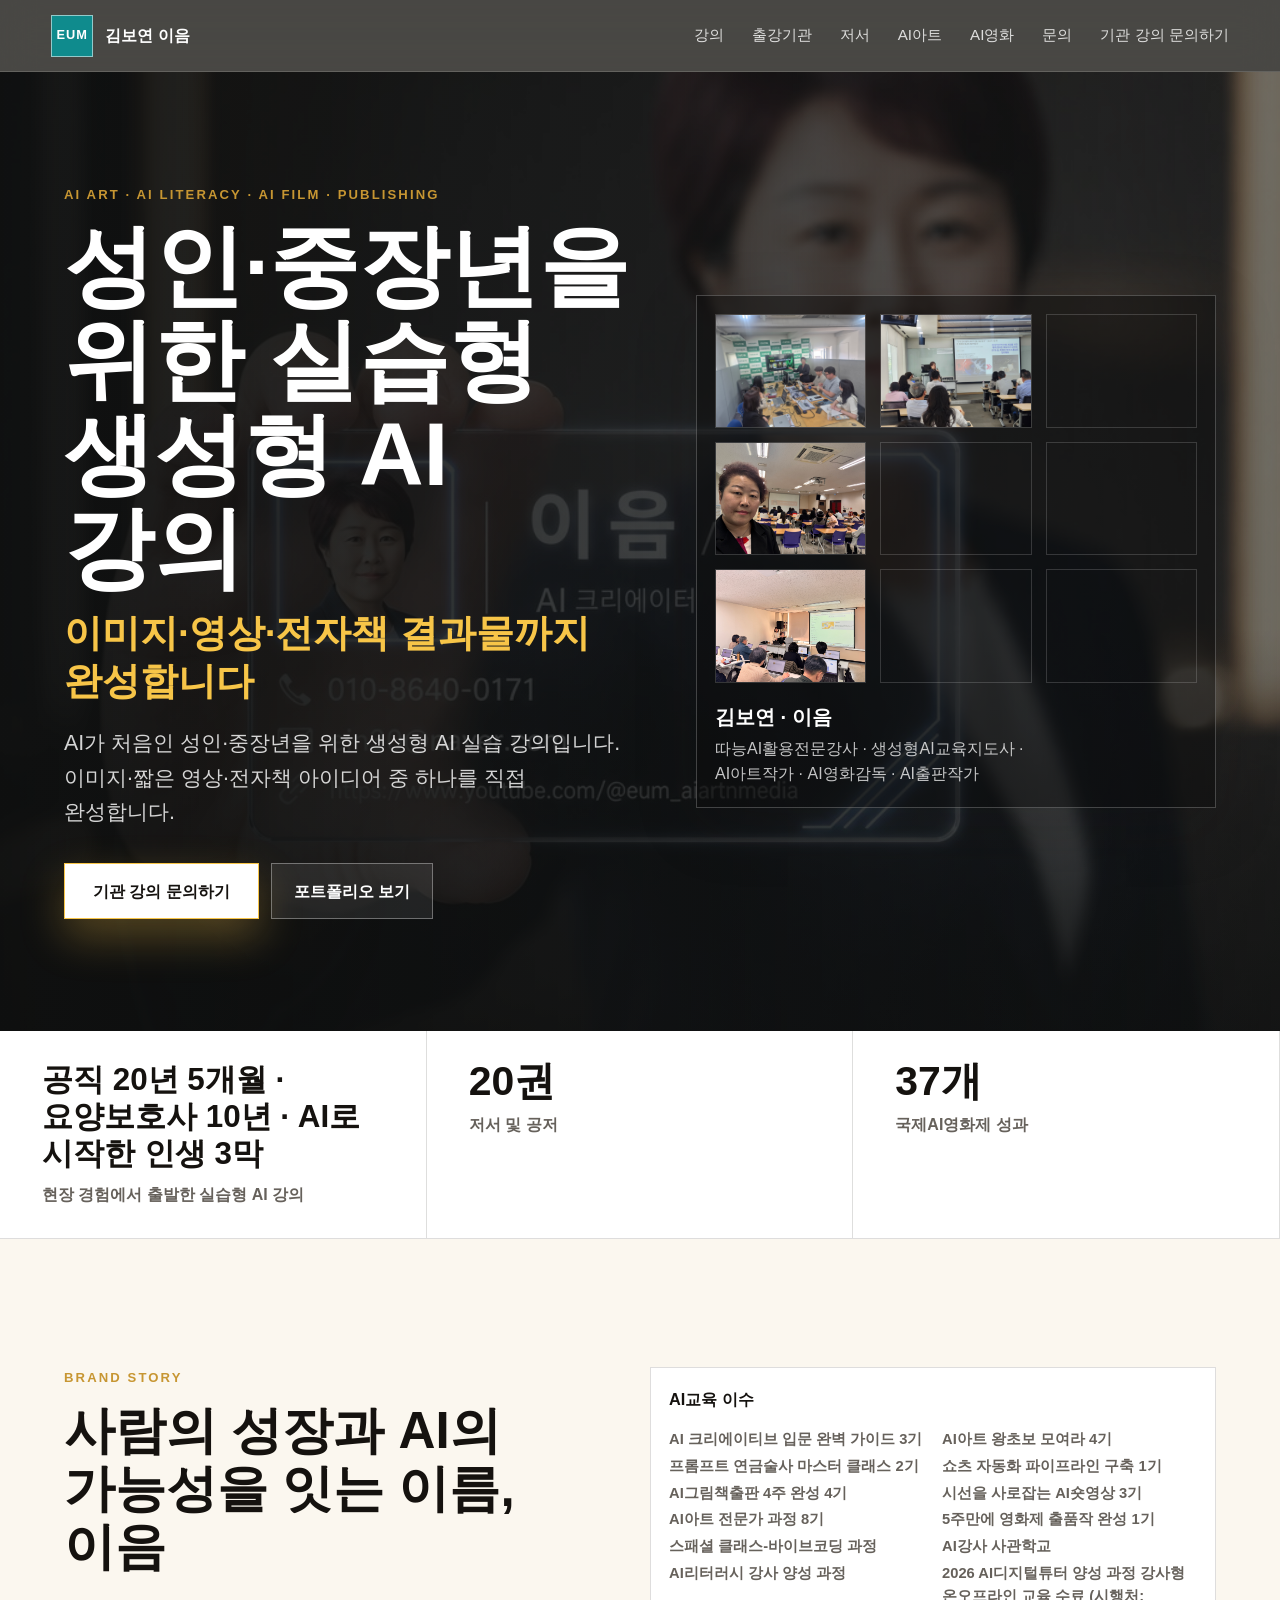
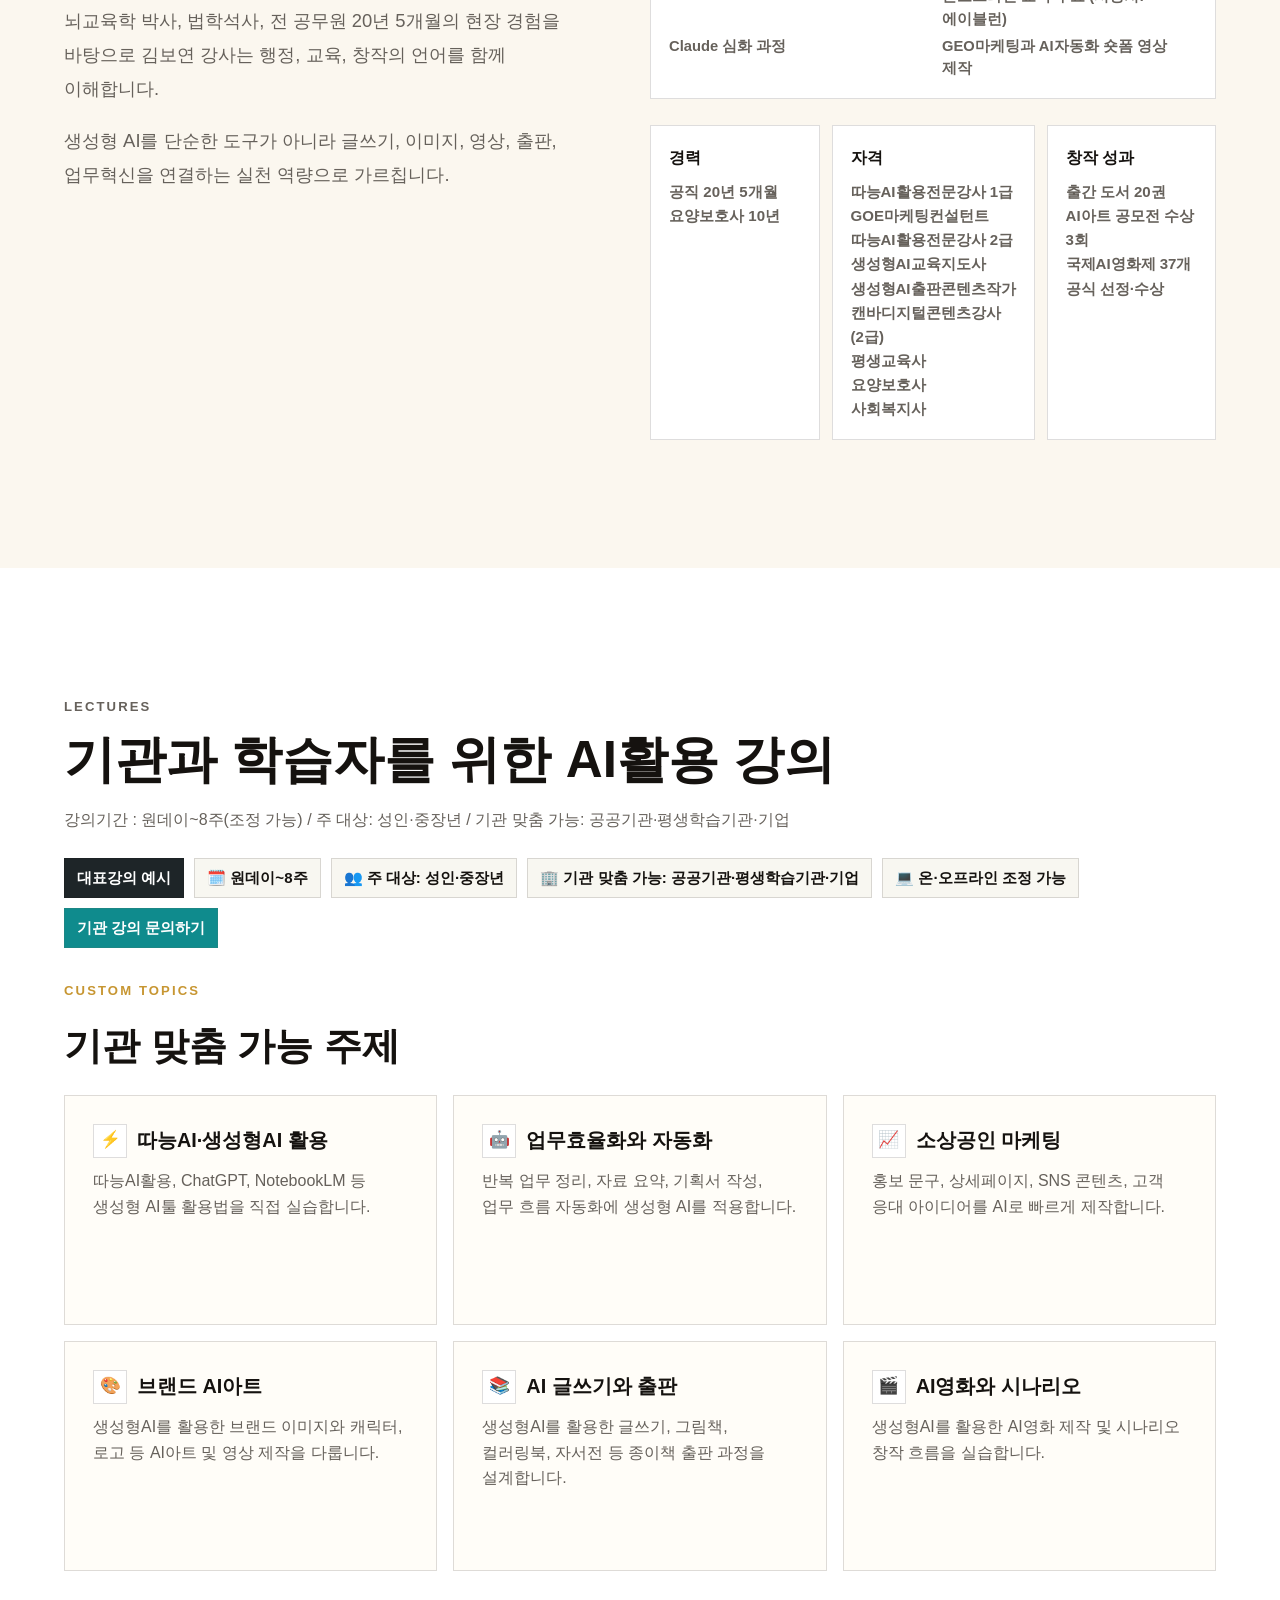
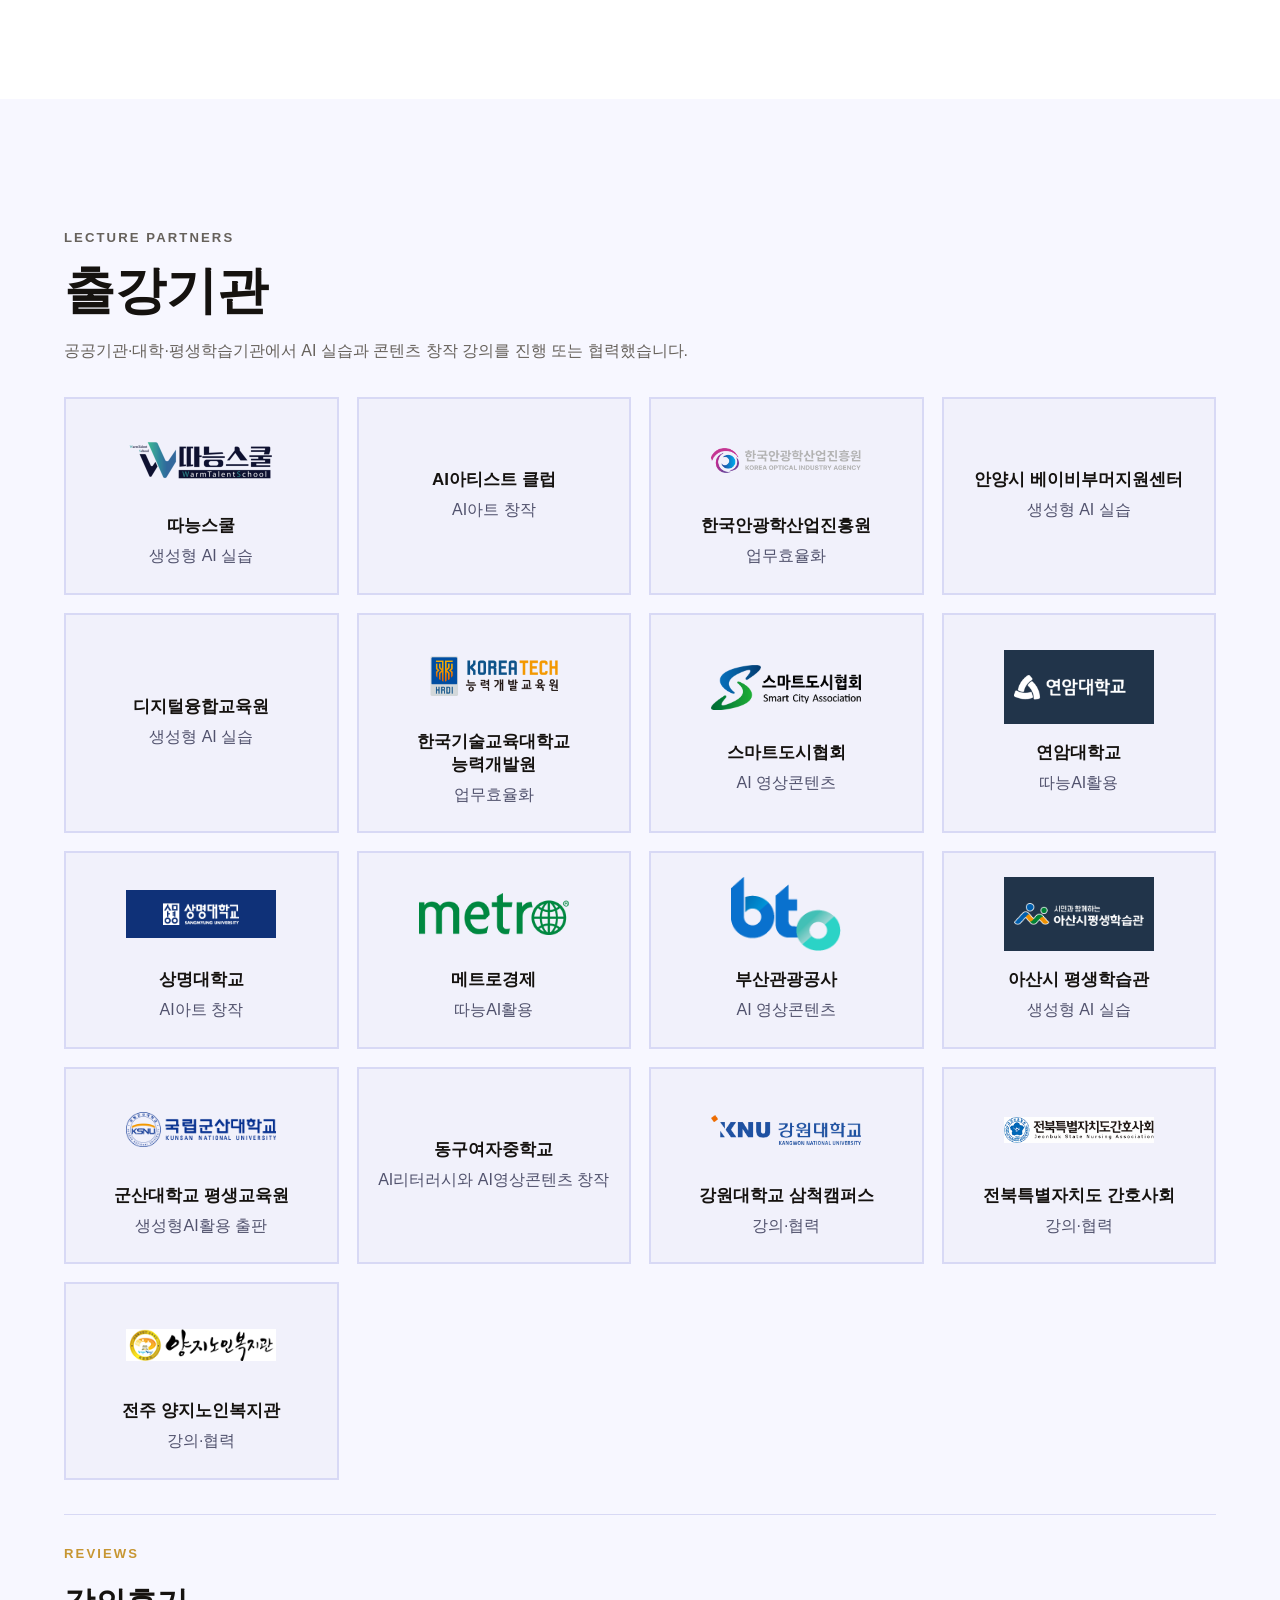
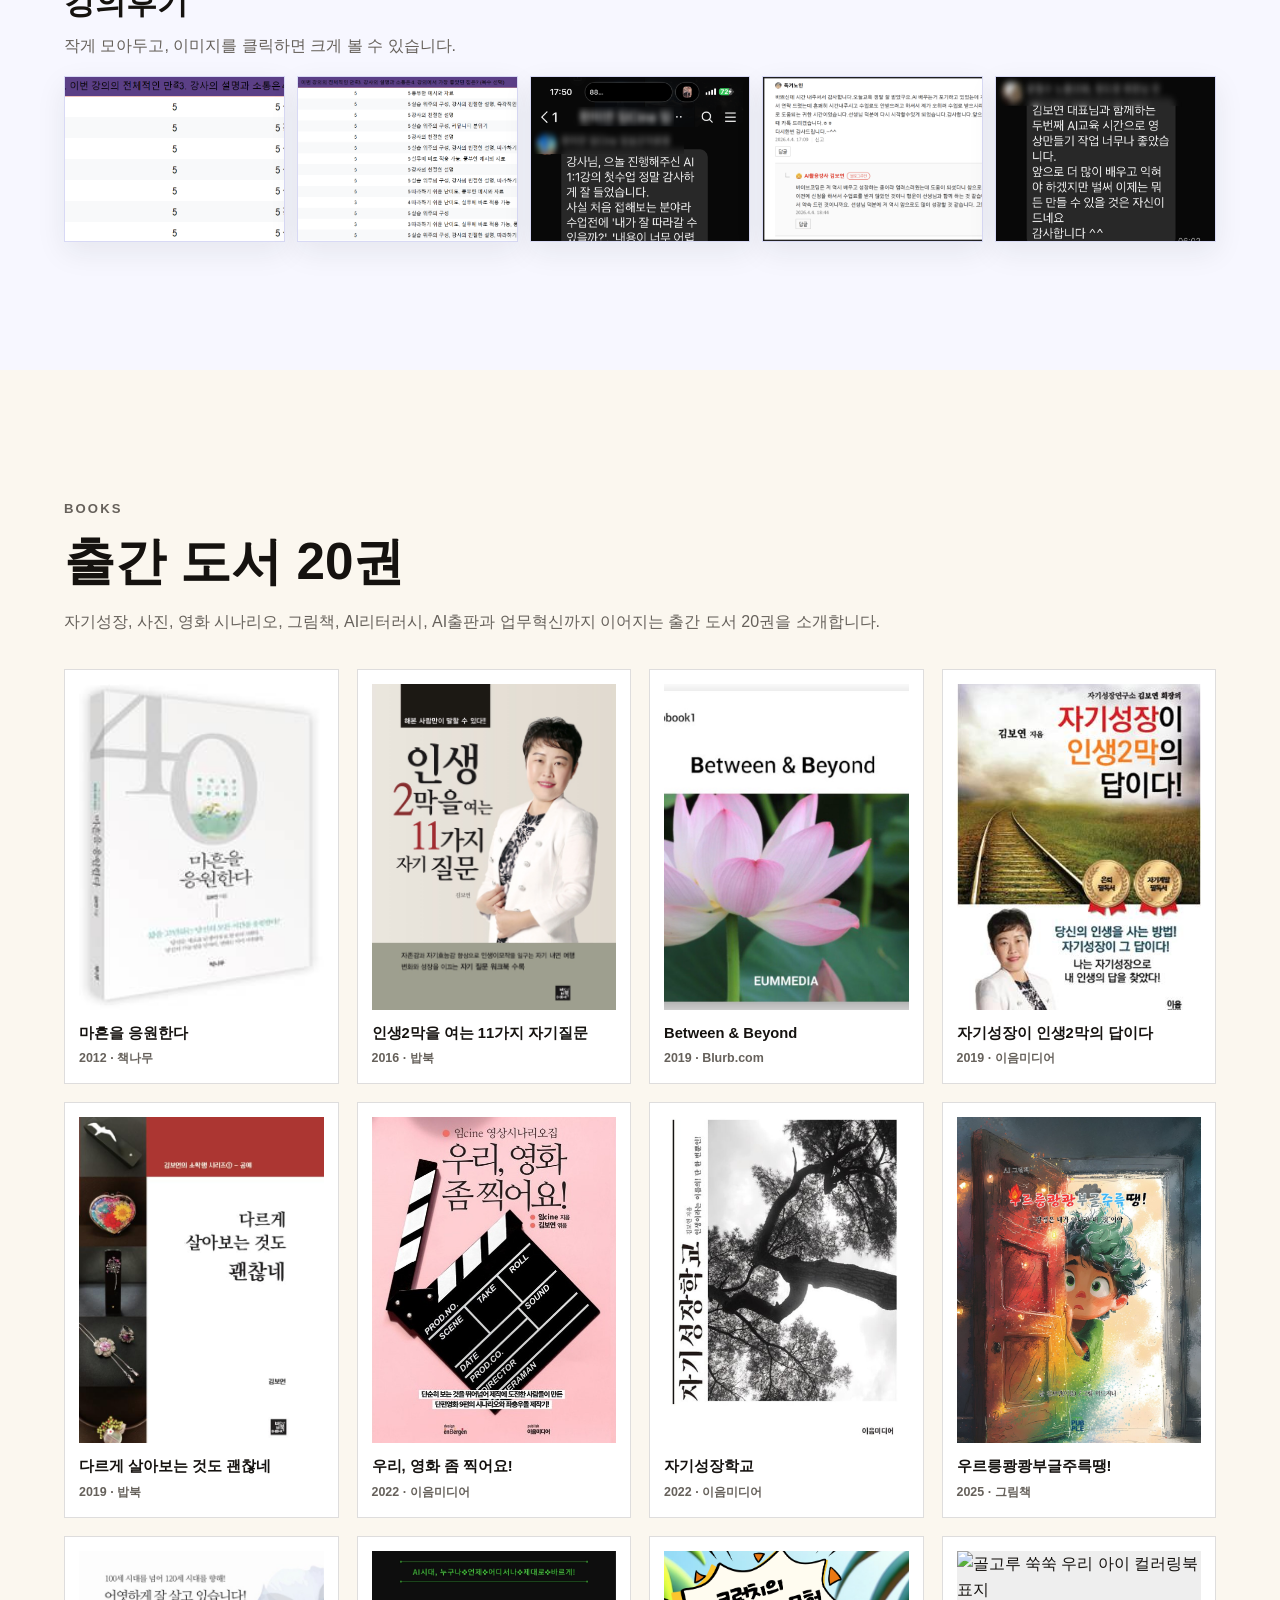
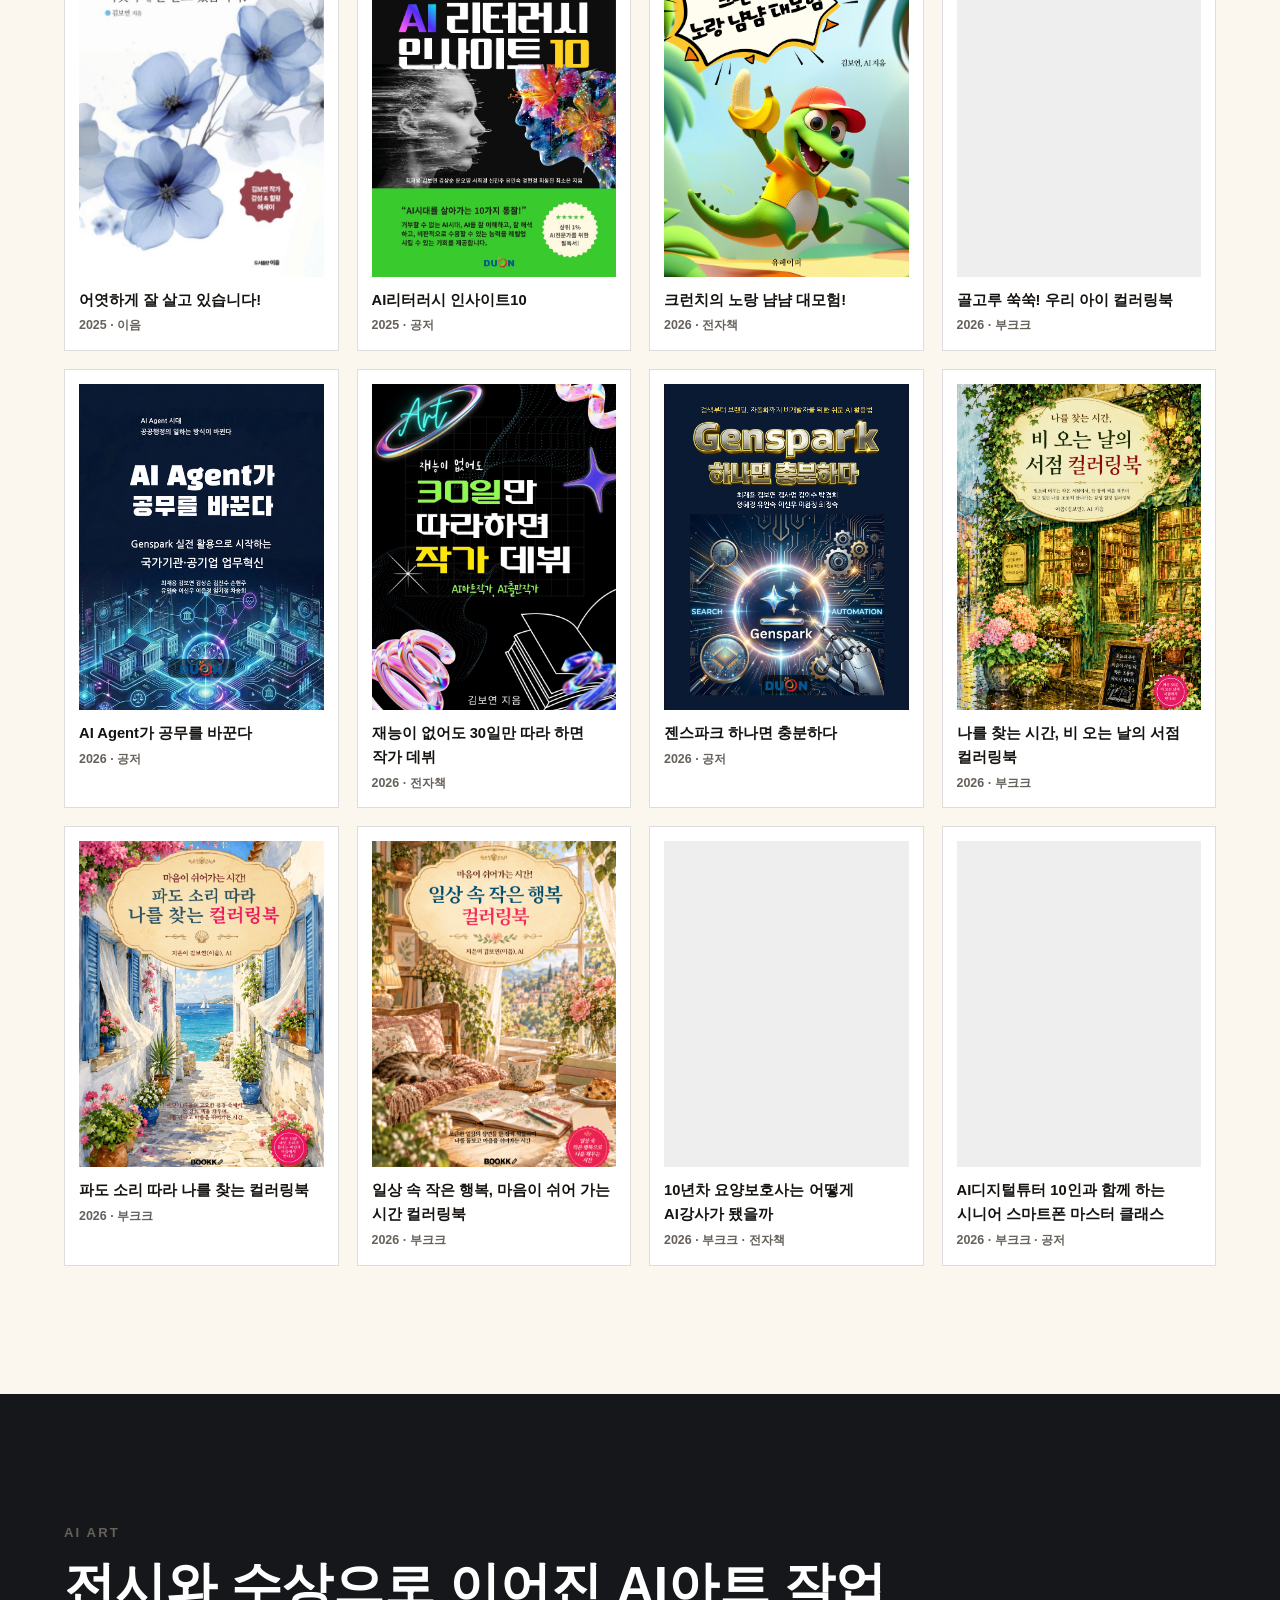
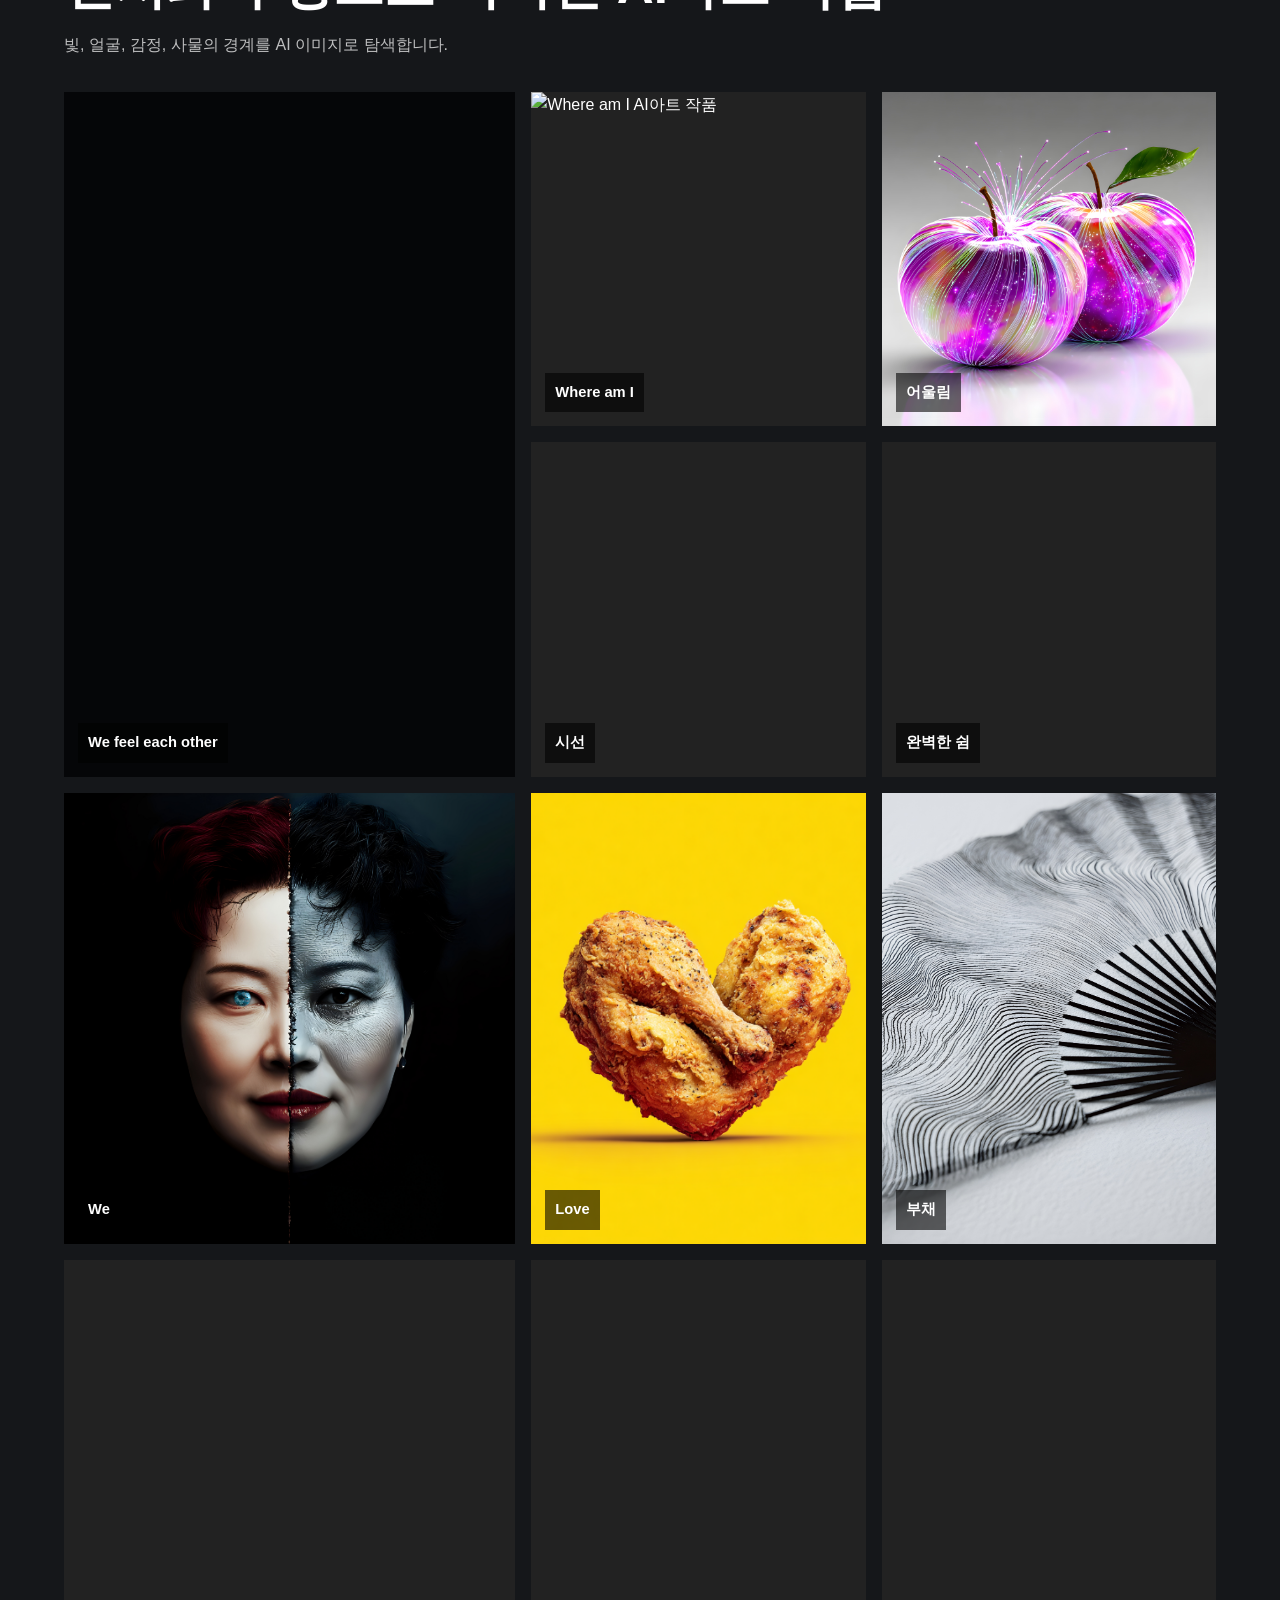
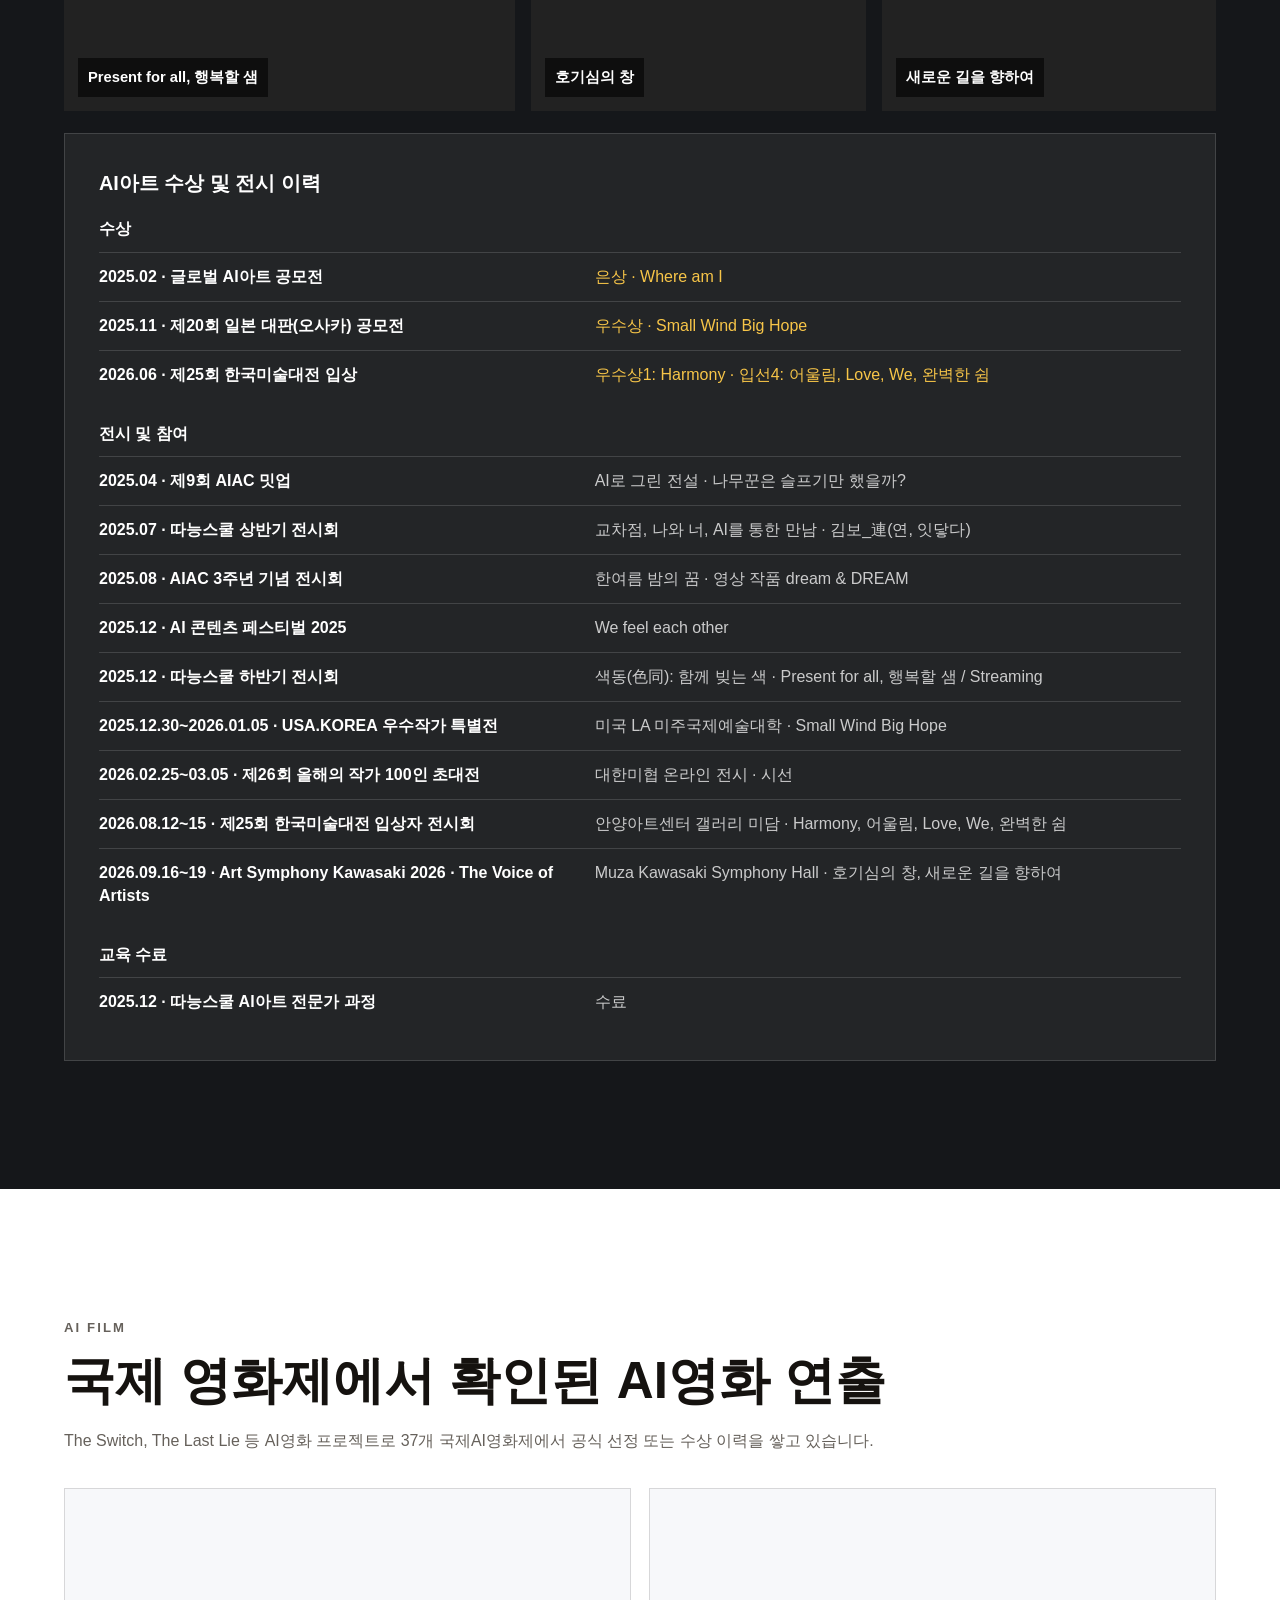
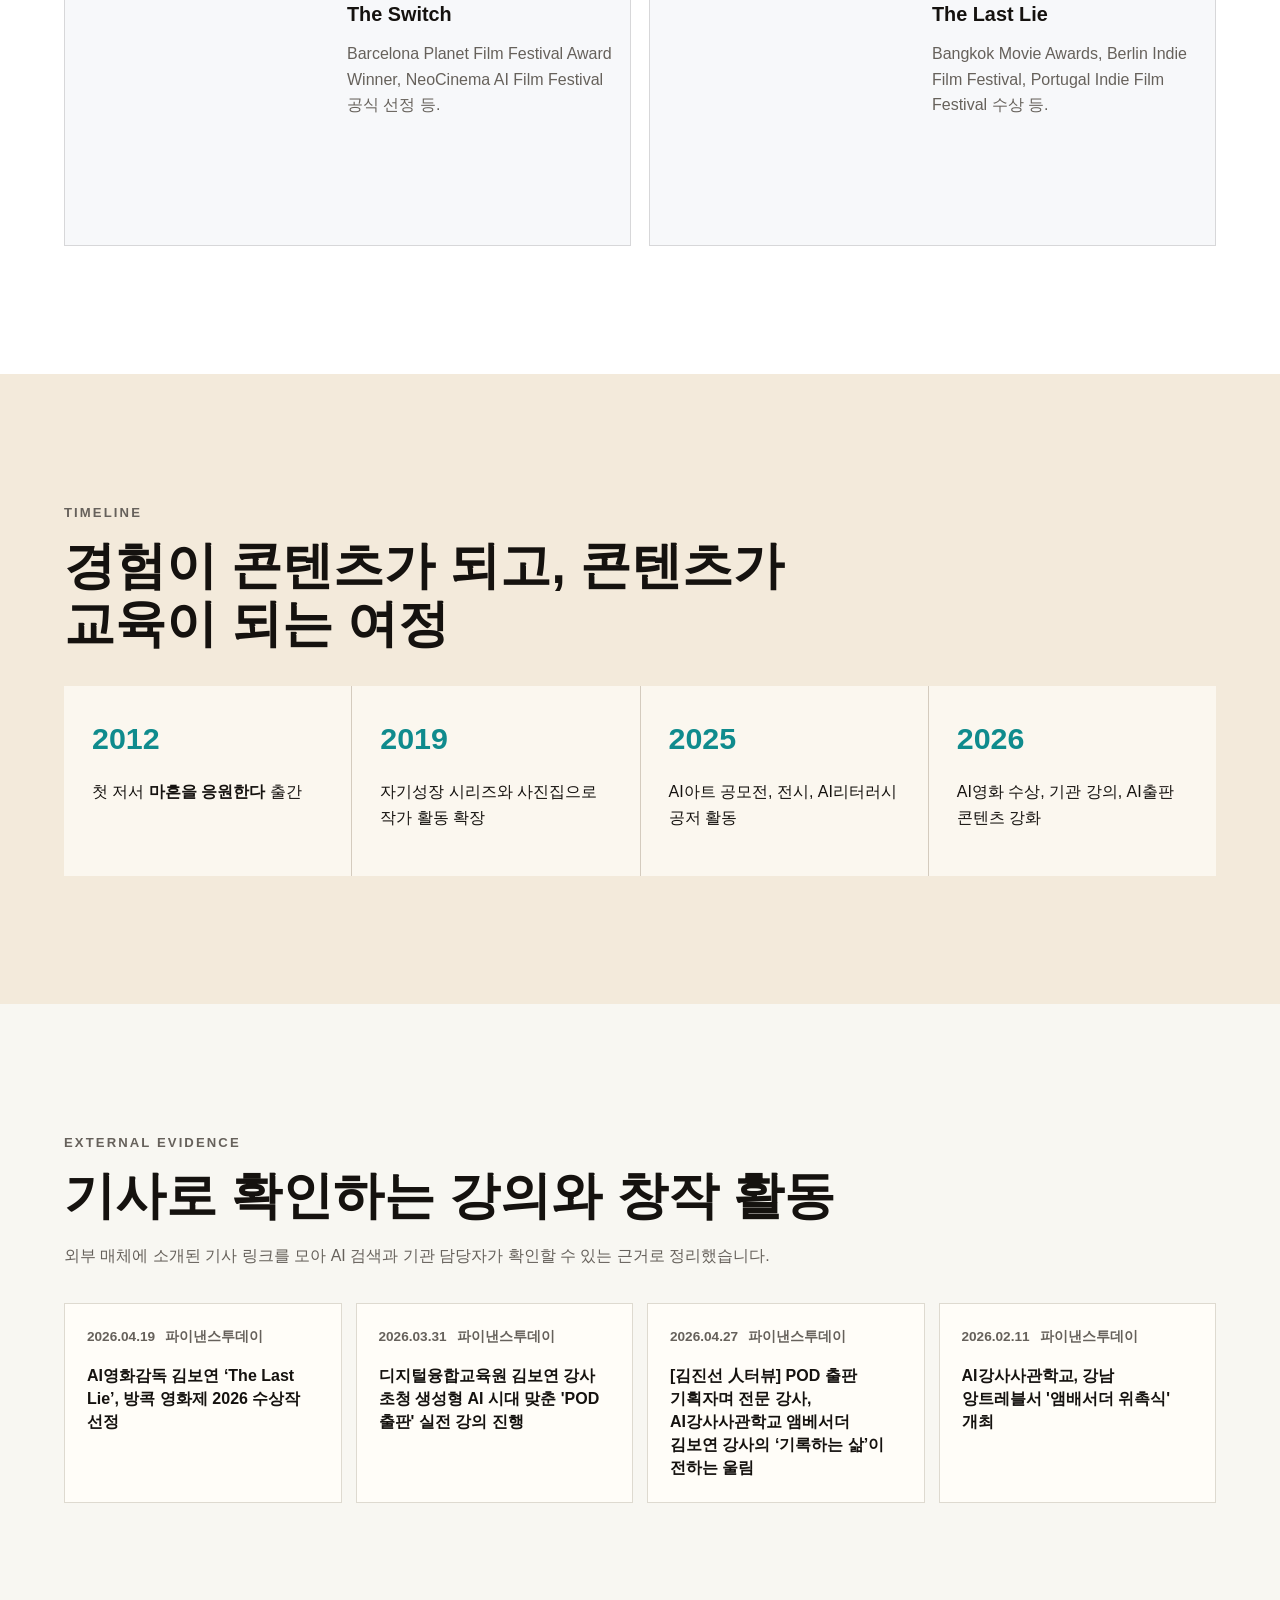
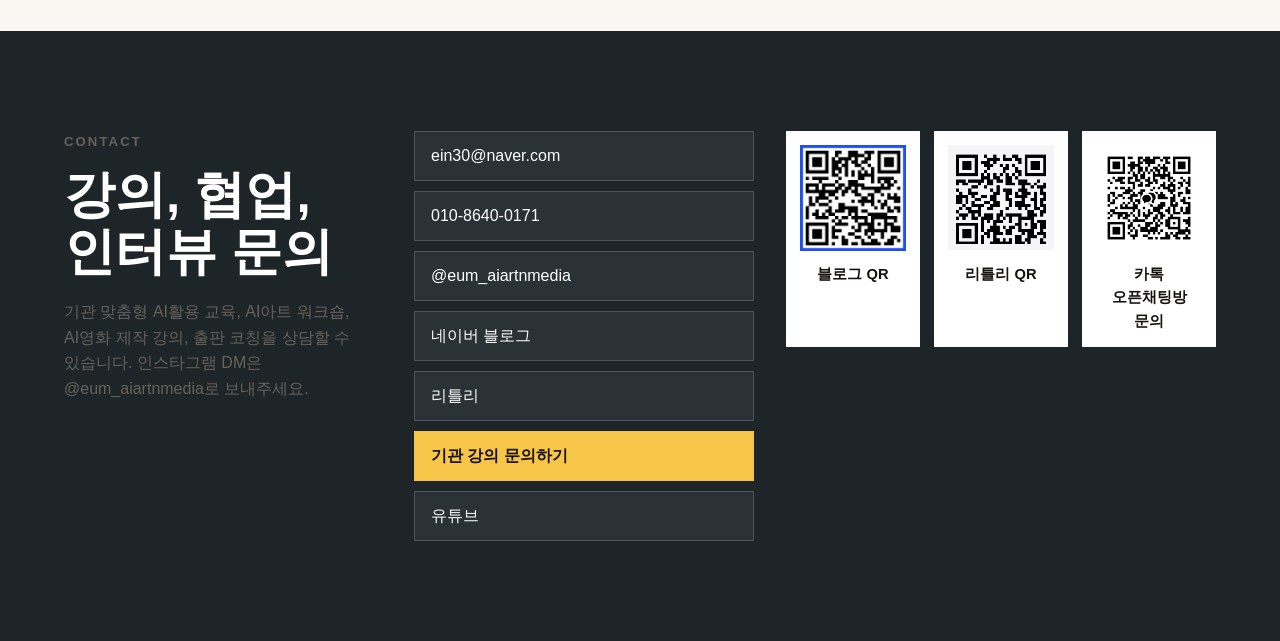
==== commit c4eeceed: "Add lecture partners and source official institution logos" ====
--- a/index.html
+++ b/index.html
@@ -471,20 +471,23 @@
           <p>공공기관·대학·평생학습기관에서 AI 실습과 콘텐츠 창작 강의를 진행 또는 협력했습니다.</p>
         </div>
         <div class="institution-grid" aria-label="출강기관 리스트">
-          <article><img class="institution-logo" src="assets/institution-ttaneng.svg" alt="따능스쿨 로고형 이미지" decoding="async" loading="lazy" /><strong>따능스쿨</strong><em>생성형 AI 실습</em></article>
-          <article><img class="institution-logo" src="assets/institution-aiac.svg" alt="AI아티스트 클럽 로고형 이미지" decoding="async" loading="lazy" /><strong>AI아티스트 클럽</strong><em>AI아트 창작</em></article>
-          <article><img class="institution-logo" src="assets/institution-koia.svg" alt="한국안광학산업진흥원 로고형 이미지" decoding="async" loading="lazy" /><strong>한국안광학산업진흥원</strong><em>업무효율화</em></article>
-          <article><img class="institution-logo" src="assets/institution-anyang.svg" alt="안양시 베이비부머지원센터 로고형 이미지" decoding="async" loading="lazy" /><strong>안양시 베이비부머지원센터</strong><em>생성형 AI 실습</em></article>
-          <article><img class="institution-logo" src="assets/institution-dcon.svg" alt="디지털융합교육원 로고형 이미지" decoding="async" loading="lazy" /><strong>디지털융합교육원</strong><em>생성형 AI 실습</em></article>
-          <article><img class="institution-logo" src="assets/institution-koreatech.svg" alt="한국기술교육대학교 능력개발원 로고형 이미지" decoding="async" loading="lazy" /><strong>한국기술교육대학교 능력개발원</strong><em>업무효율화</em></article>
-          <article><img class="institution-logo" src="assets/institution-smartcity.svg" alt="스마트도시협회 로고형 이미지" decoding="async" loading="lazy" /><strong>스마트도시협회</strong><em>AI 영상콘텐츠</em></article>
-          <article><img class="institution-logo" src="assets/institution-yonam.svg" alt="연암대학교 로고형 이미지" decoding="async" loading="lazy" /><strong>연암대학교</strong><em>따능AI활용</em></article>
-          <article><img class="institution-logo" src="assets/institution-sangmyung.svg" alt="상명대학교 로고형 이미지" decoding="async" loading="lazy" /><strong>상명대학교</strong><em>AI아트 창작</em></article>
-          <article><img class="institution-logo" src="assets/institution-metro.svg" alt="메트로경제 로고형 이미지" decoding="async" loading="lazy" /><strong>메트로경제</strong><em>따능AI활용</em></article>
-          <article><img class="institution-logo" src="assets/institution-bto.svg" alt="부산관광공사 로고형 이미지" decoding="async" loading="lazy" /><strong>부산관광공사</strong><em>AI 영상콘텐츠</em></article>
-          <article><img class="institution-logo" src="assets/institution-asan.svg" alt="아산시 평생학습관 로고형 이미지" decoding="async" loading="lazy" /><strong>아산시 평생학습관</strong><em>생성형 AI 실습</em></article>
-          <article><img class="institution-logo" src="assets/institution-gunsan.svg" alt="군산대학교 평생교육원 로고형 이미지" decoding="async" loading="lazy" /><strong>군산대학교 평생교육원</strong><em>생성형AI활용 출판</em></article>
-          <article><img class="institution-logo" src="assets/institution-donggu.svg" alt="동구여자중학교 로고형 이미지" decoding="async" loading="lazy" /><strong>동구여자중학교</strong><em>AI리터러시와 AI영상콘텐츠 창작</em></article>
+          <article><img class="institution-logo" src="assets/institution-ttaneng.png" alt="따능스쿨 로고" decoding="async" loading="lazy" /><strong>따능스쿨</strong><em>생성형 AI 실습</em></article>
+          <article class="institution-no-logo"><strong>AI아티스트 클럽</strong><em>AI아트 창작</em></article>
+          <article><img class="institution-logo" src="assets/institution-koia.png" alt="한국안광학산업진흥원 로고" decoding="async" loading="lazy" /><strong>한국안광학산업진흥원</strong><em>업무효율화</em></article>
+          <article class="institution-no-logo"><strong>안양시 베이비부머지원센터</strong><em>생성형 AI 실습</em></article>
+          <article class="institution-no-logo"><strong>디지털융합교육원</strong><em>생성형 AI 실습</em></article>
+          <article><img class="institution-logo" src="assets/institution-koreatech.png" alt="한국기술교육대학교 능력개발교육원 로고" decoding="async" loading="lazy" /><strong>한국기술교육대학교 능력개발원</strong><em>업무효율화</em></article>
+          <article><img class="institution-logo" src="assets/institution-smartcity.png" alt="스마트도시협회 로고" decoding="async" loading="lazy" /><strong>스마트도시협회</strong><em>AI 영상콘텐츠</em></article>
+          <article><img class="institution-logo institution-logo-on-dark" src="assets/institution-yonam.png" alt="연암대학교 로고" decoding="async" loading="lazy" /><strong>연암대학교</strong><em>따능AI활용</em></article>
+          <article><img class="institution-logo" src="assets/institution-sangmyung-ci.png" alt="상명대학교 로고" decoding="async" loading="lazy" /><strong>상명대학교</strong><em>AI아트 창작</em></article>
+          <article><img class="institution-logo" src="assets/institution-metro.png" alt="메트로경제 로고" decoding="async" loading="lazy" /><strong>메트로경제</strong><em>따능AI활용</em></article>
+          <article><img class="institution-logo" src="assets/institution-bto.png" alt="부산관광공사 로고" decoding="async" loading="lazy" /><strong>부산관광공사</strong><em>AI 영상콘텐츠</em></article>
+          <article><img class="institution-logo institution-logo-on-dark" src="assets/institution-asan.png" alt="아산시 평생학습관 로고" decoding="async" loading="lazy" /><strong>아산시 평생학습관</strong><em>생성형 AI 실습</em></article>
+          <article><img class="institution-logo" src="assets/institution-gunsan.png" alt="국립군산대학교 로고" decoding="async" loading="lazy" /><strong>군산대학교 평생교육원</strong><em>생성형AI활용 출판</em></article>
+          <article class="institution-no-logo"><strong>동구여자중학교</strong><em>AI리터러시와 AI영상콘텐츠 창작</em></article>
+          <article><img class="institution-logo" src="assets/institution-kangwon.webp" alt="강원대학교 로고" decoding="async" loading="lazy" /><strong>강원대학교 삼척캠퍼스</strong><em>강의·협력</em></article>
+          <article><img class="institution-logo" src="assets/institution-jbnurse.png" alt="전북특별자치도간호사회 로고" decoding="async" loading="lazy" /><strong>전북특별자치도 간호사회</strong><em>강의·협력</em></article>
+          <article><img class="institution-logo" src="assets/institution-yangji.png" alt="양지노인복지관 로고" decoding="async" loading="lazy" /><strong>전주 양지노인복지관</strong><em>강의·협력</em></article>
         </div>
         <div class="review-gallery-block" aria-label="강의후기">
           <div class="review-heading">
--- a/styles.css
+++ b/styles.css
@@ -700,6 +700,15 @@
   object-fit: contain;
 }
 
+.institution-logo-on-dark {
+  padding: 10px;
+  background: #21344a;
+}
+
+.institution-no-logo strong {
+  margin-top: 0;
+}
+
 .review-gallery-block {
   margin-top: 34px;
   padding-top: 28px;
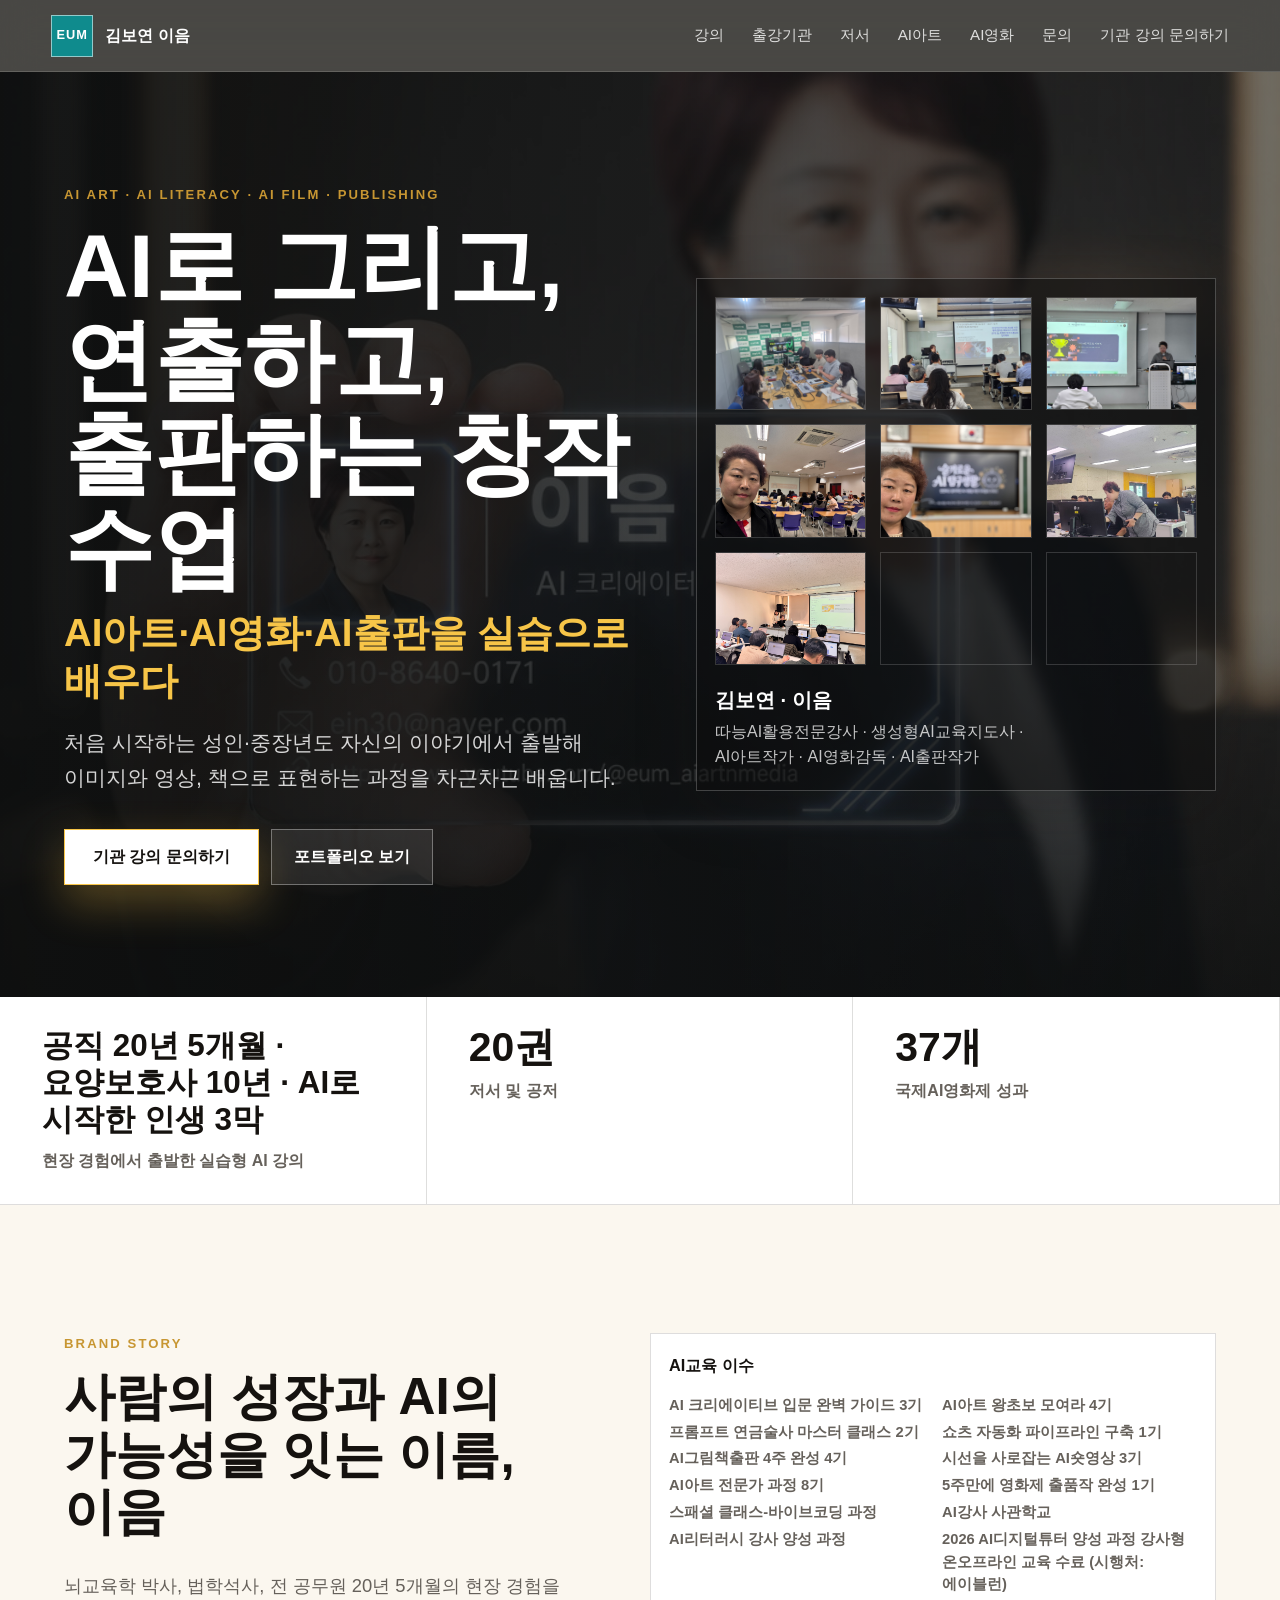
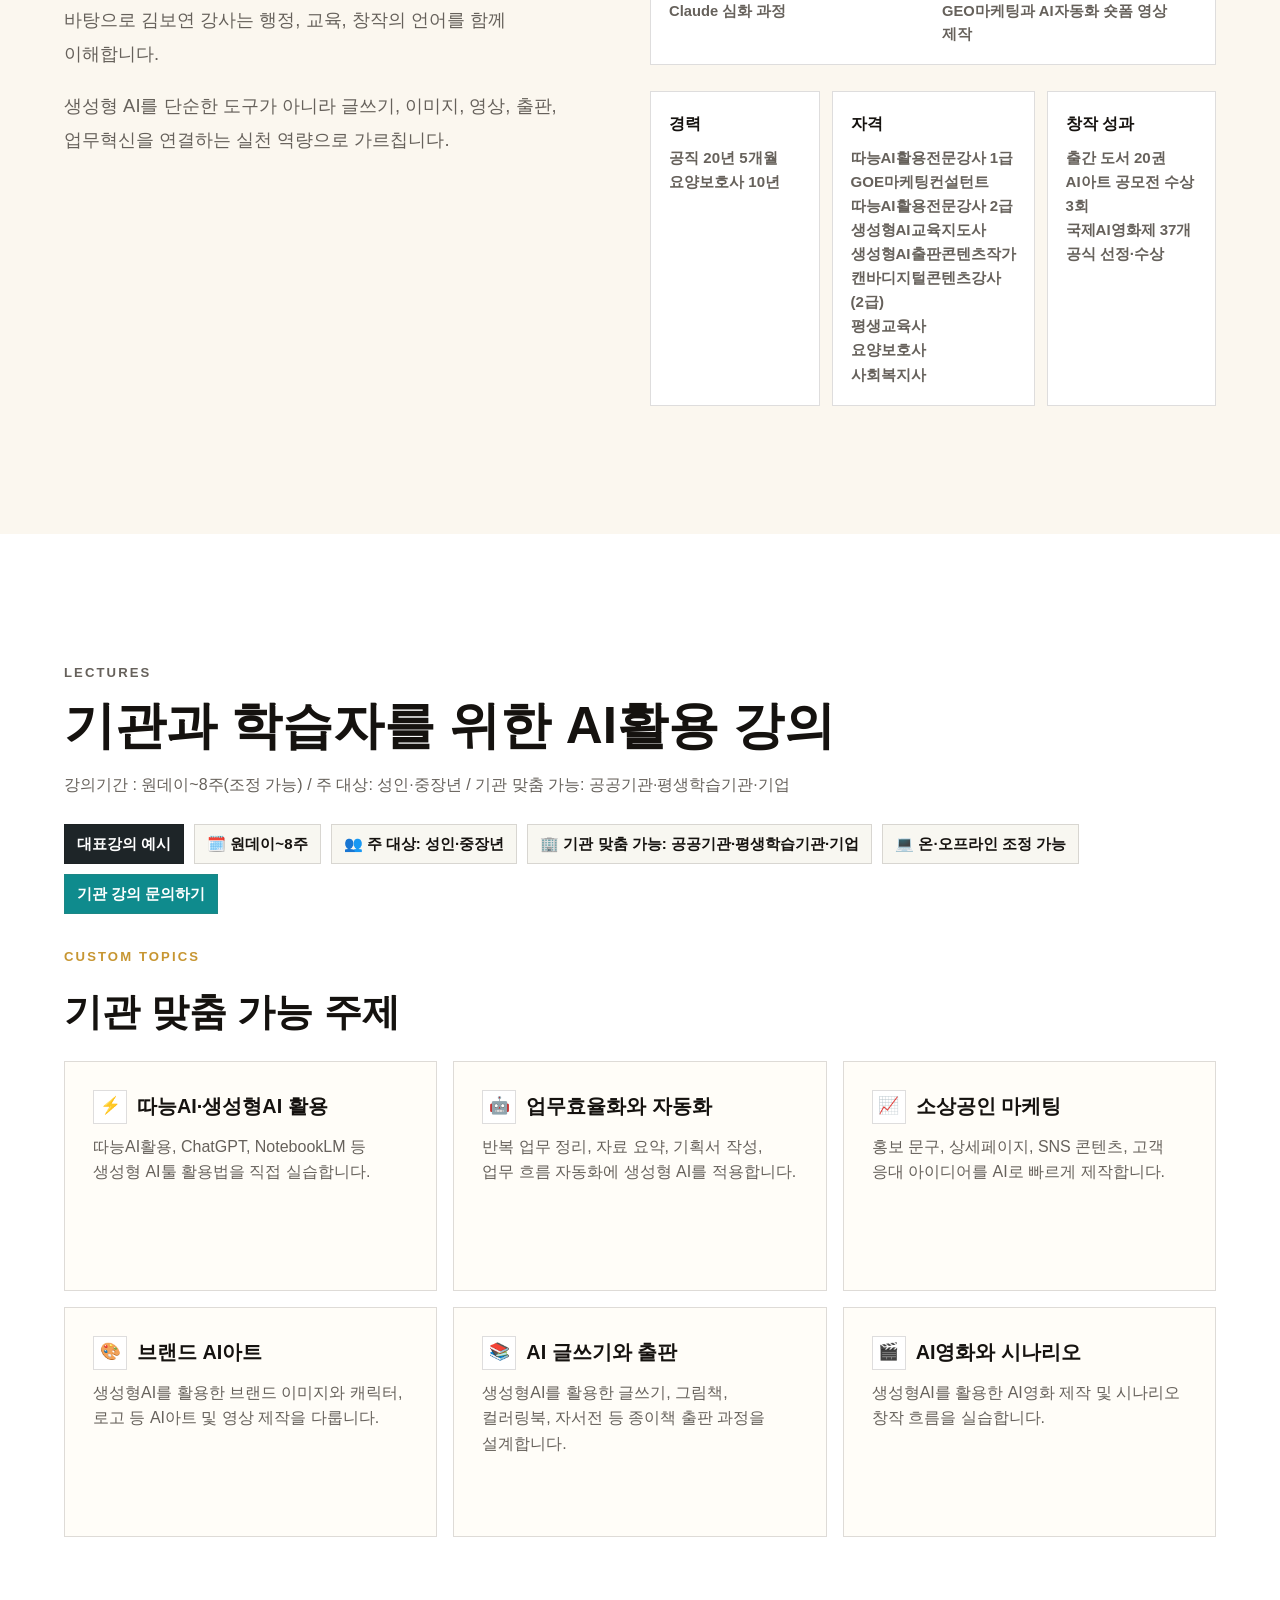
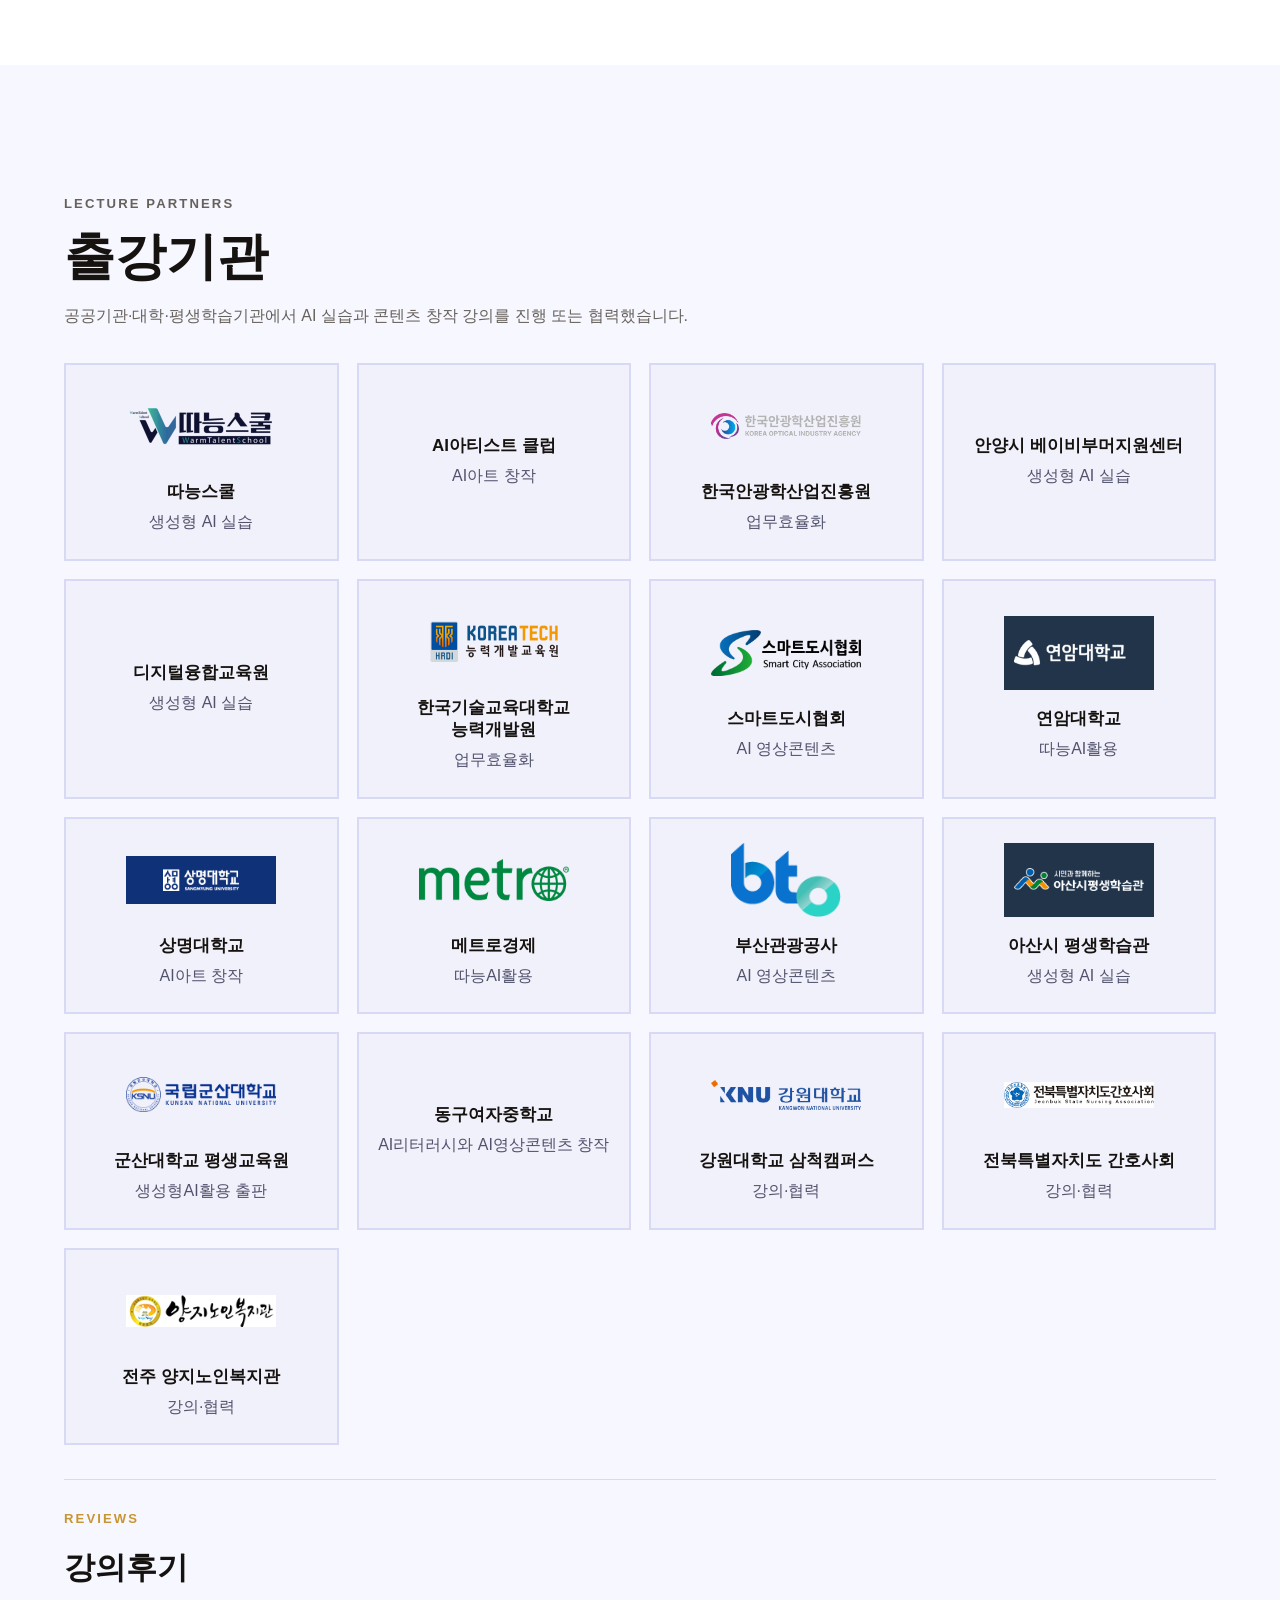
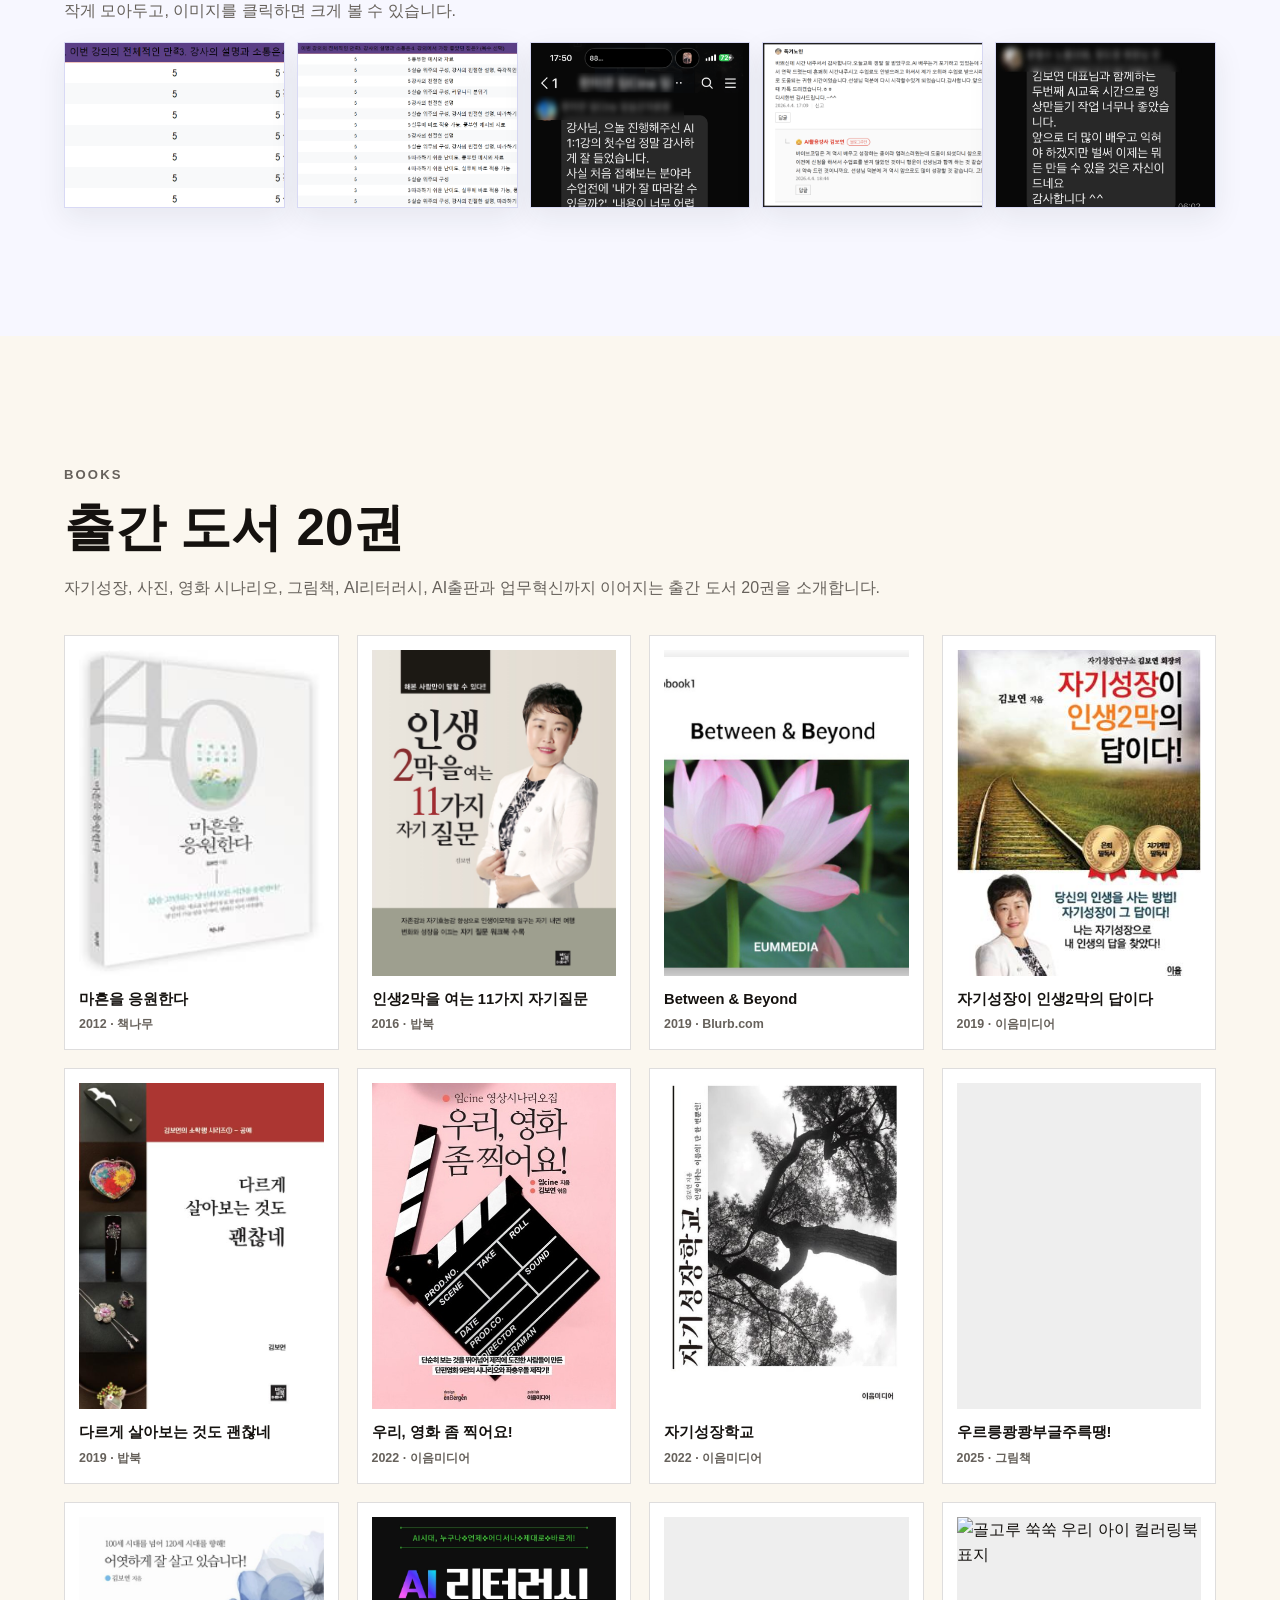
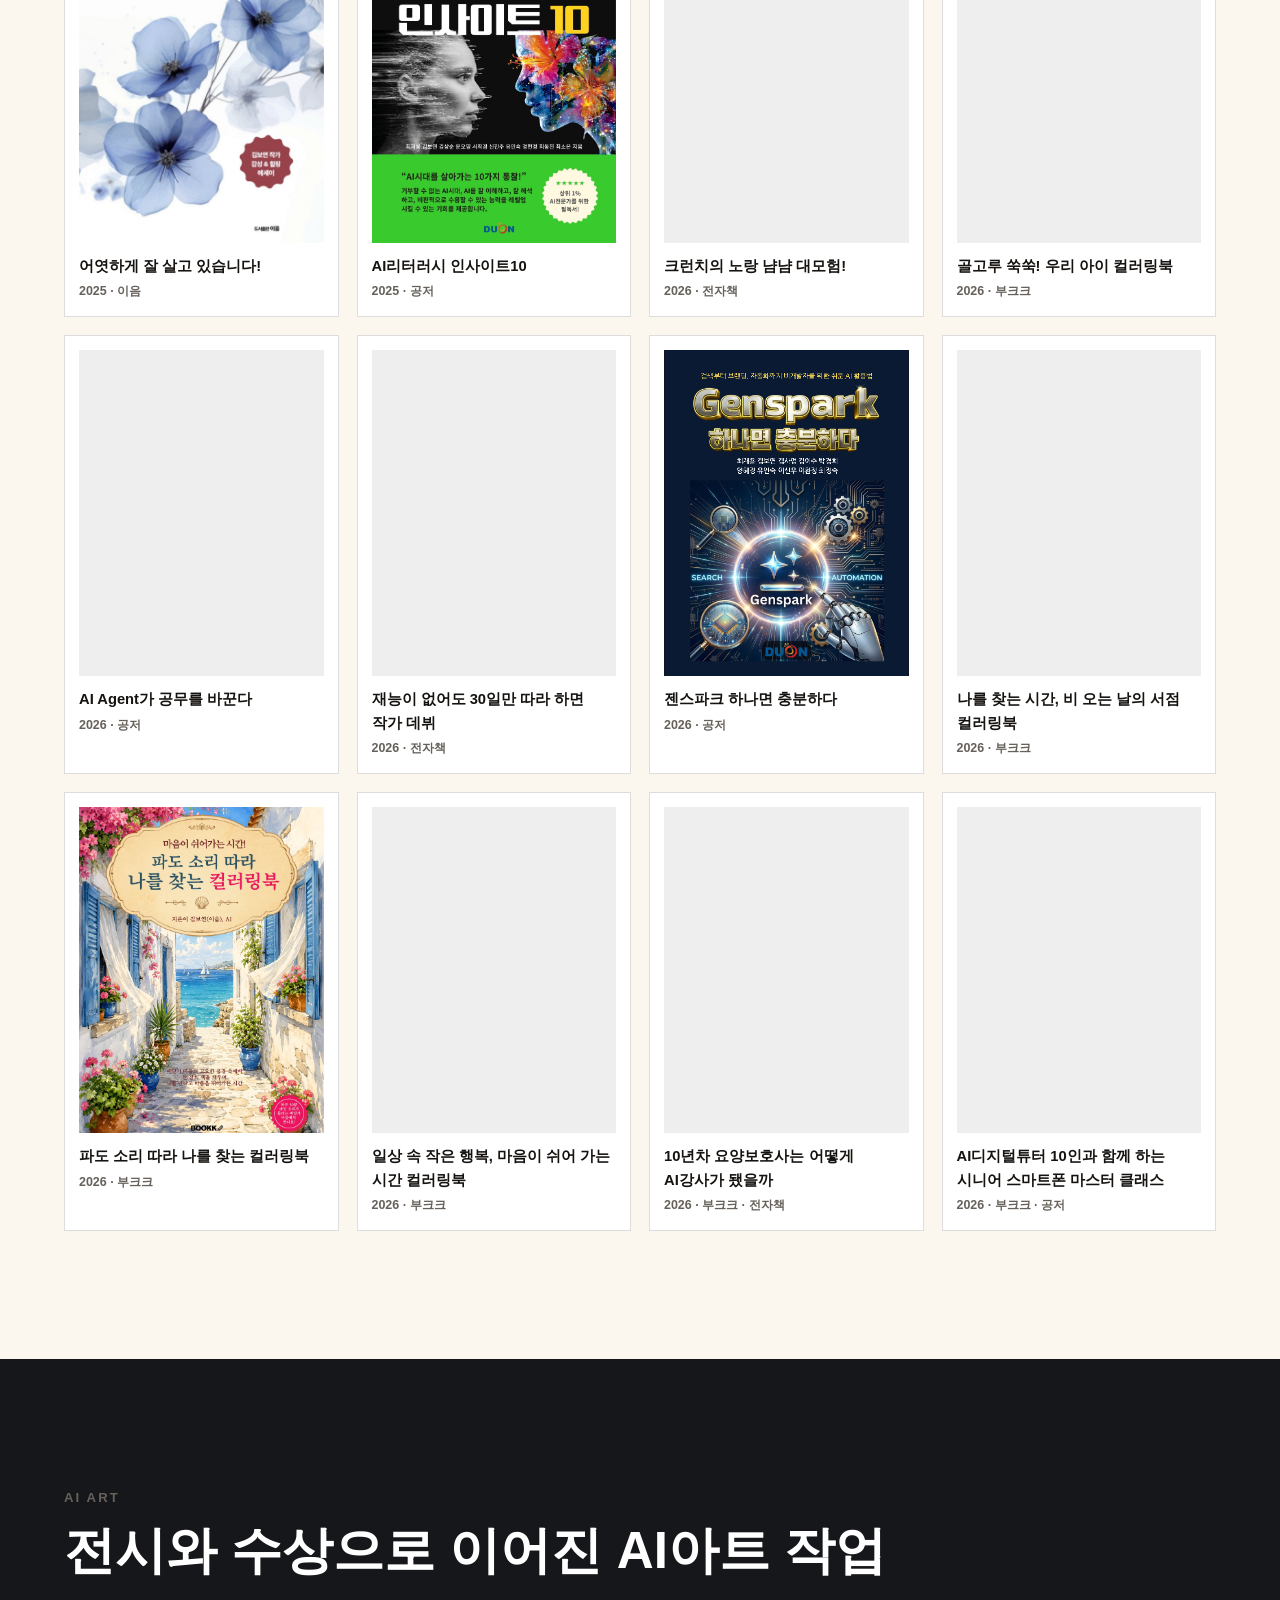
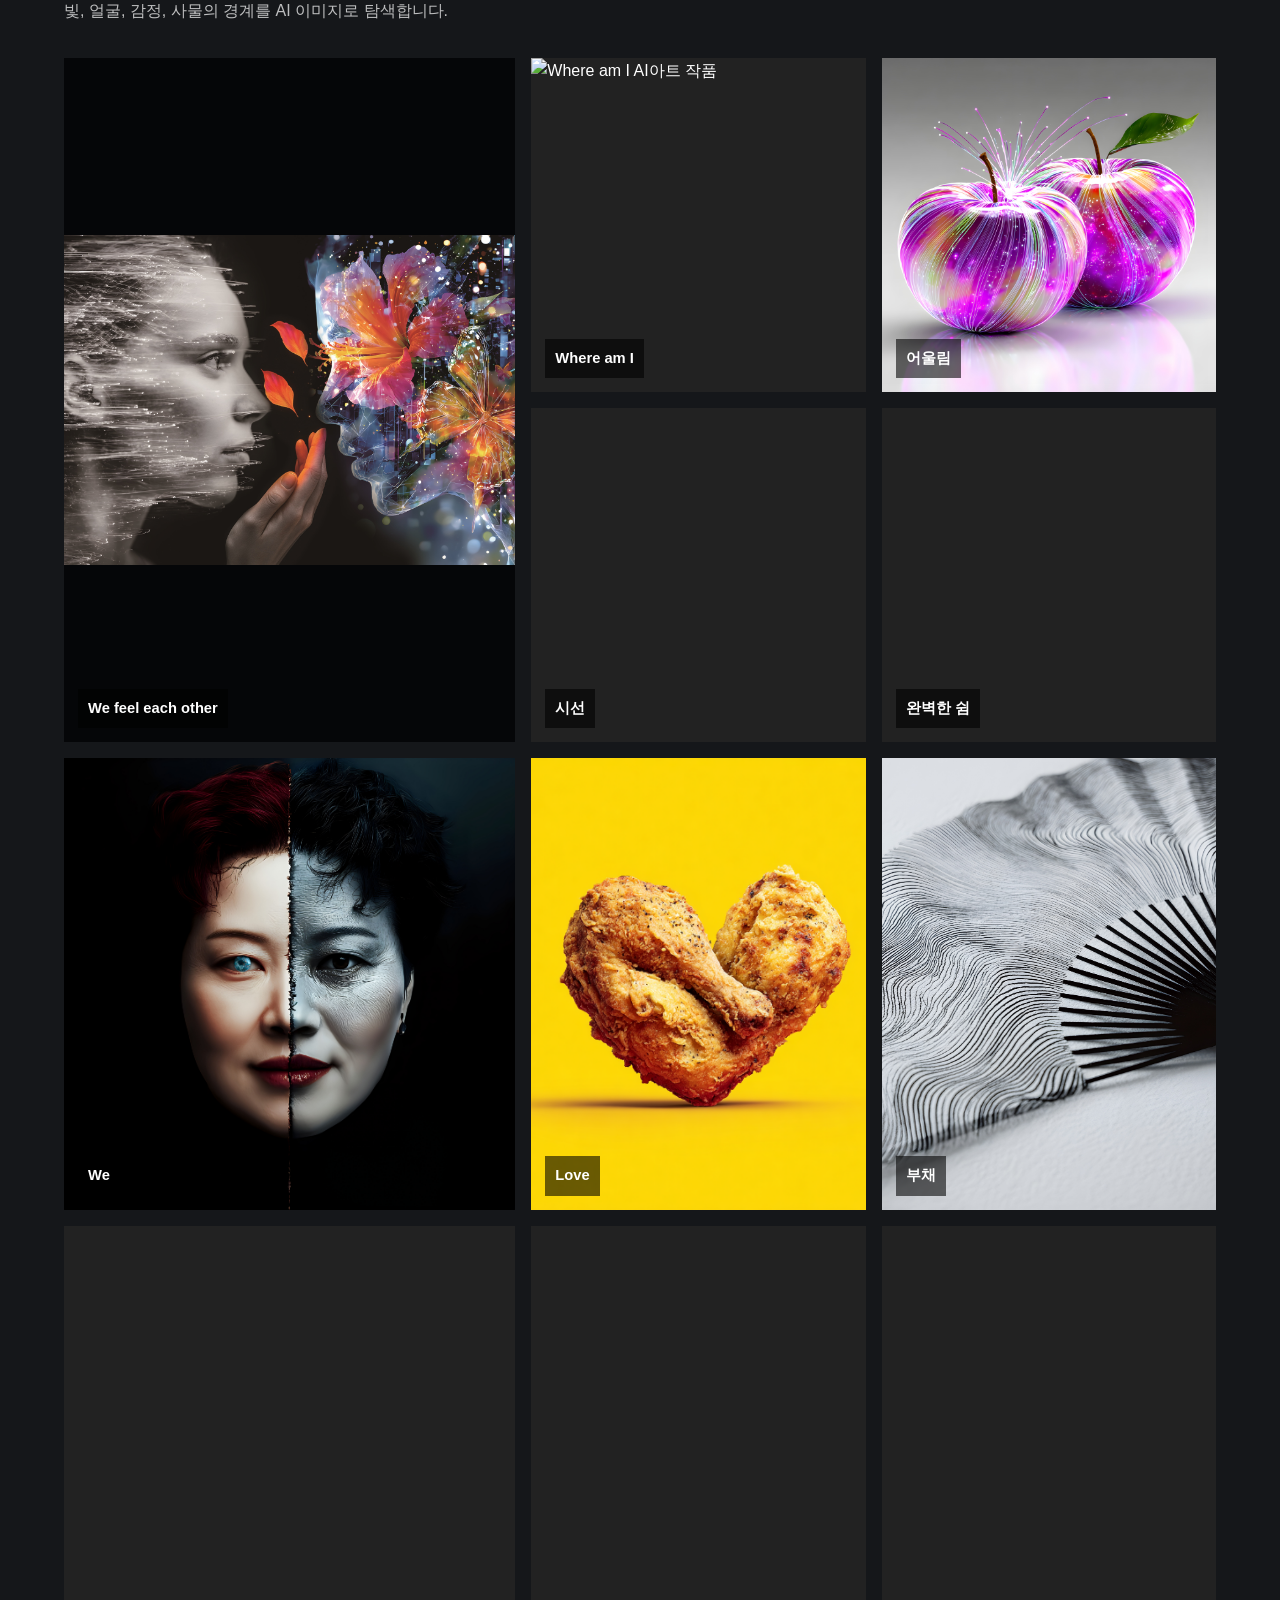
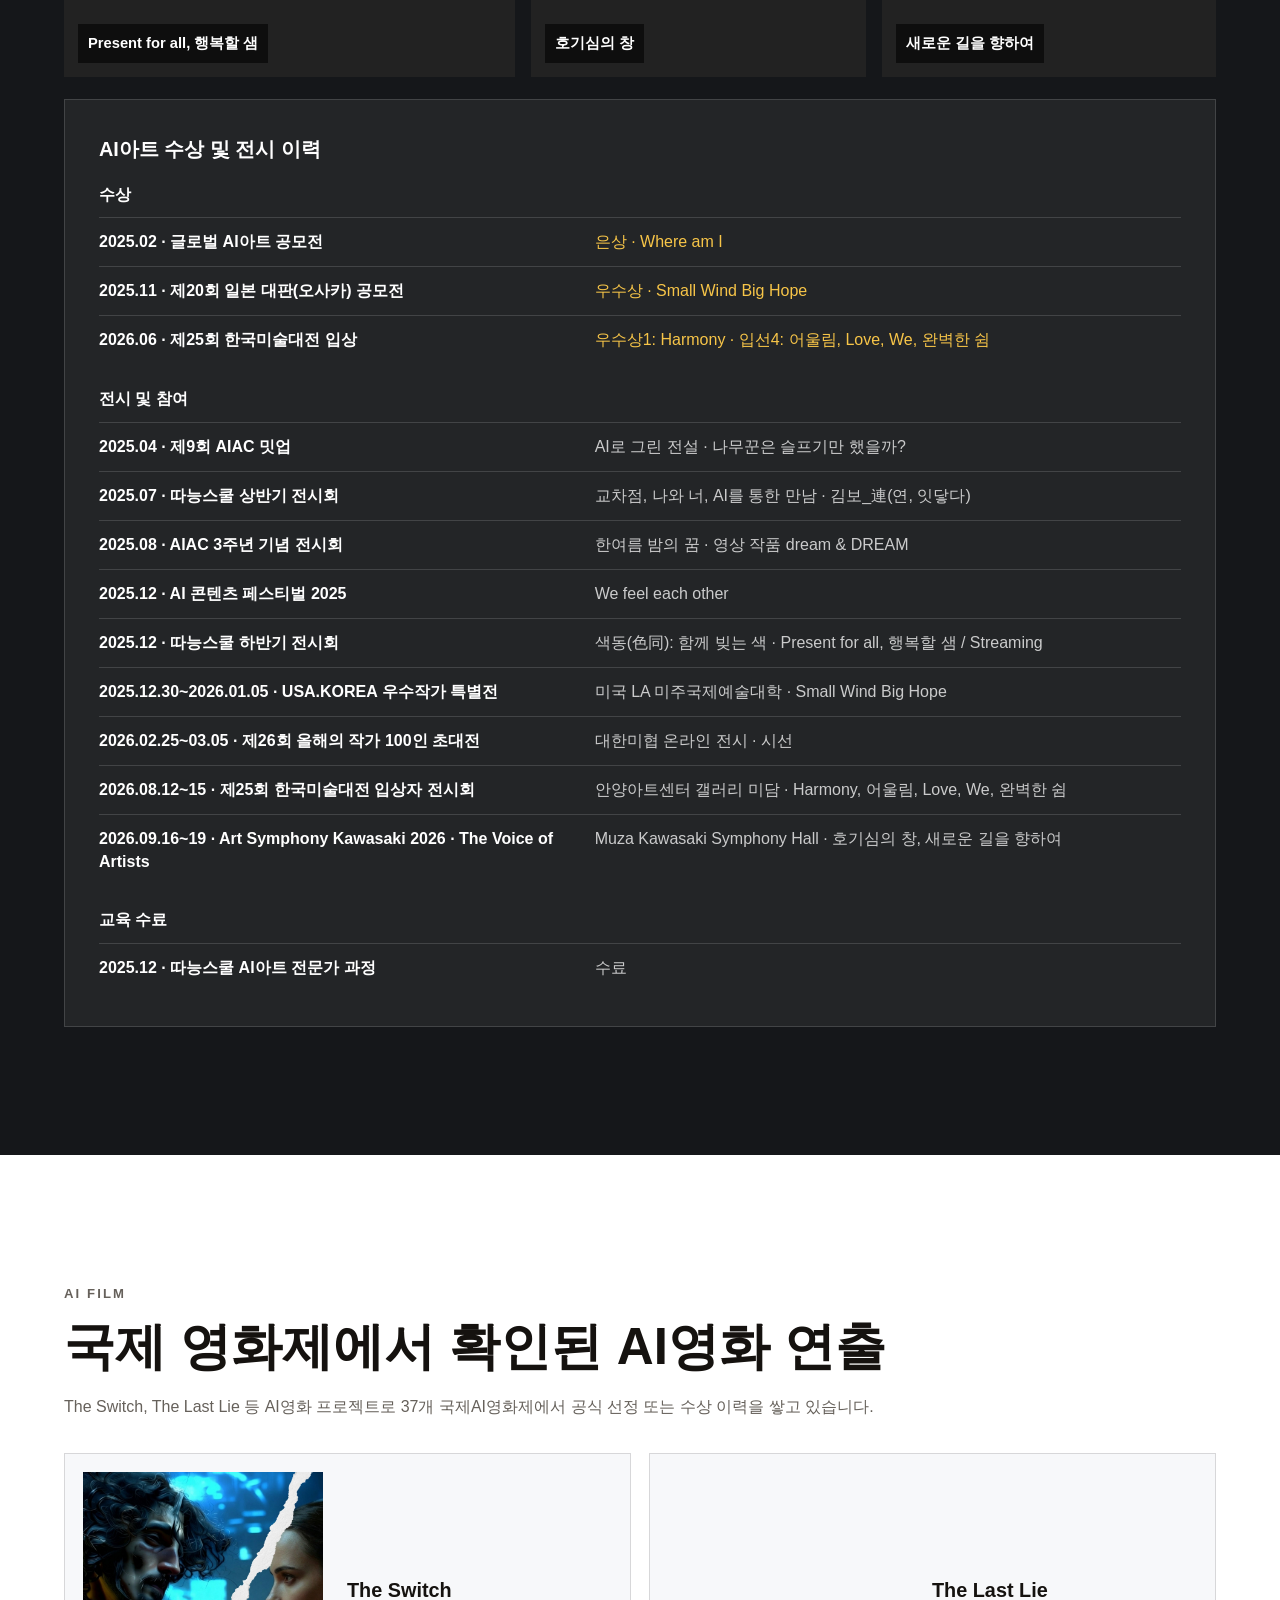
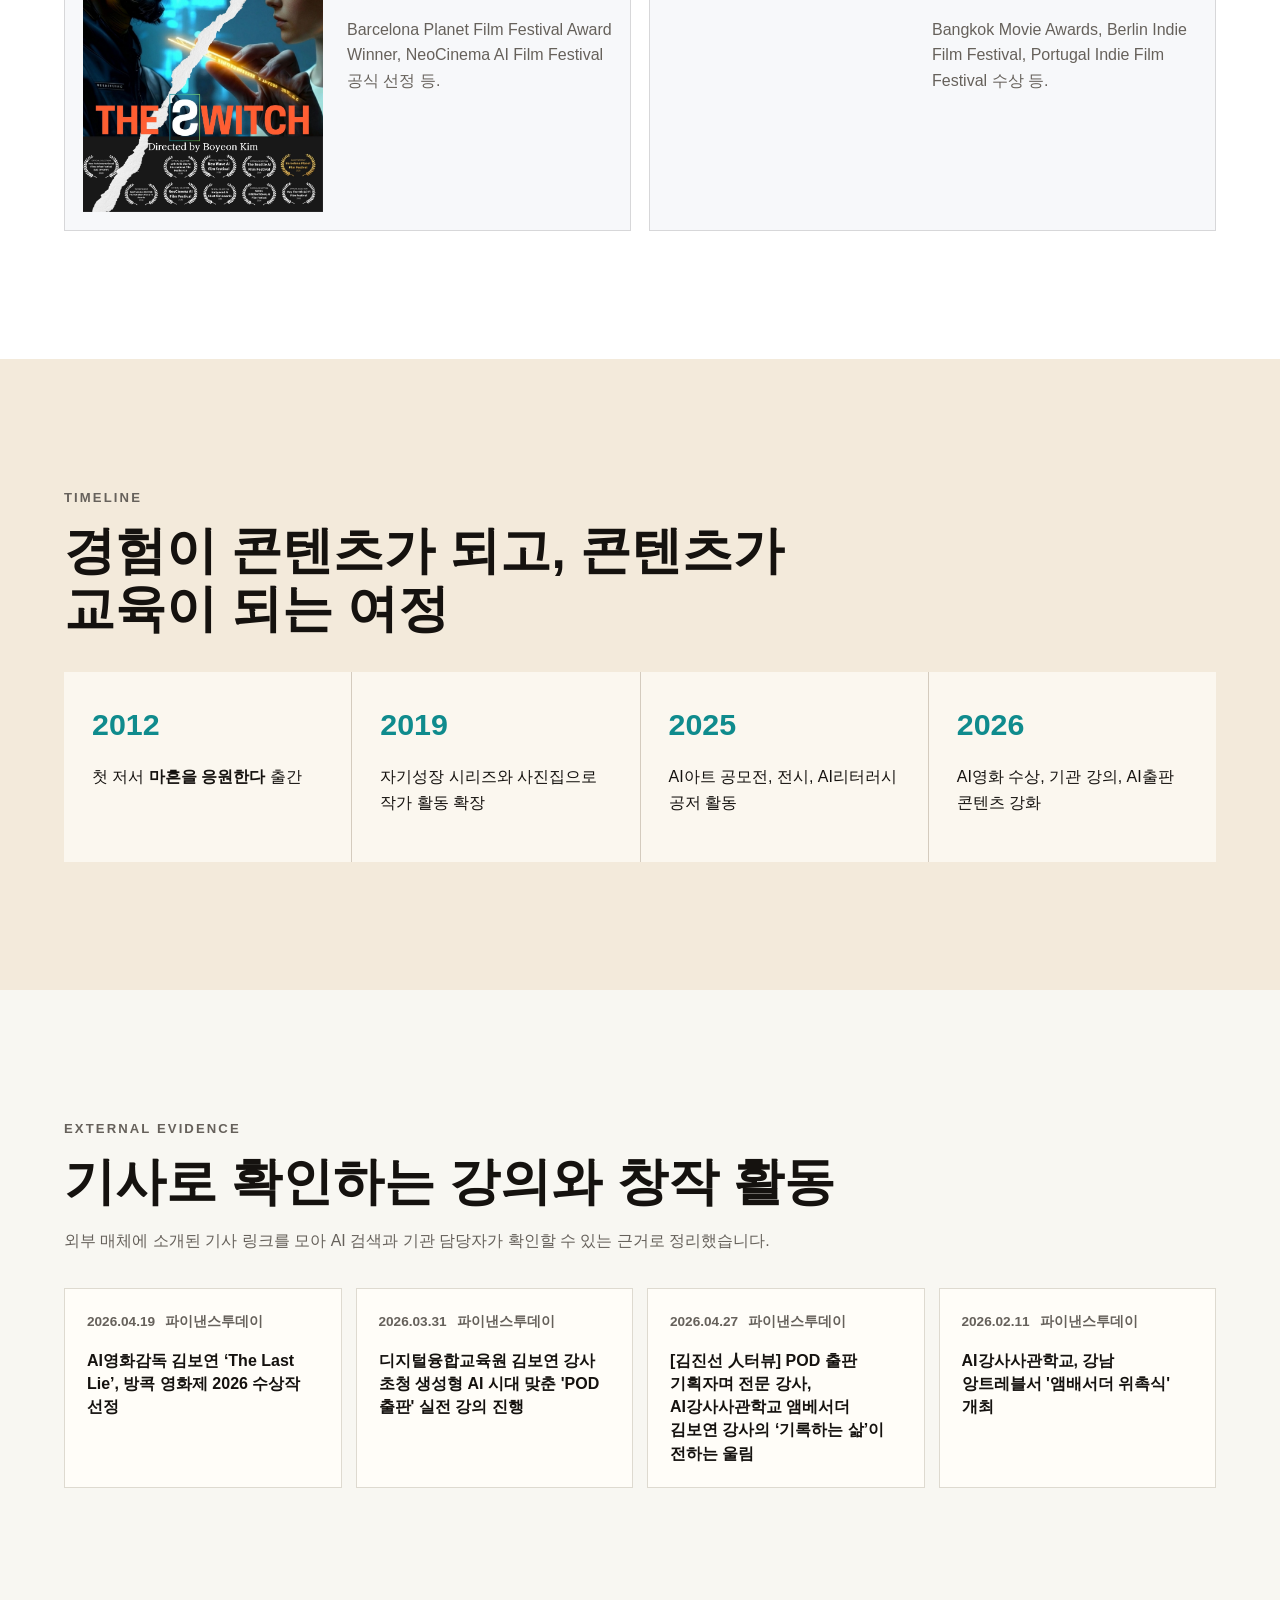
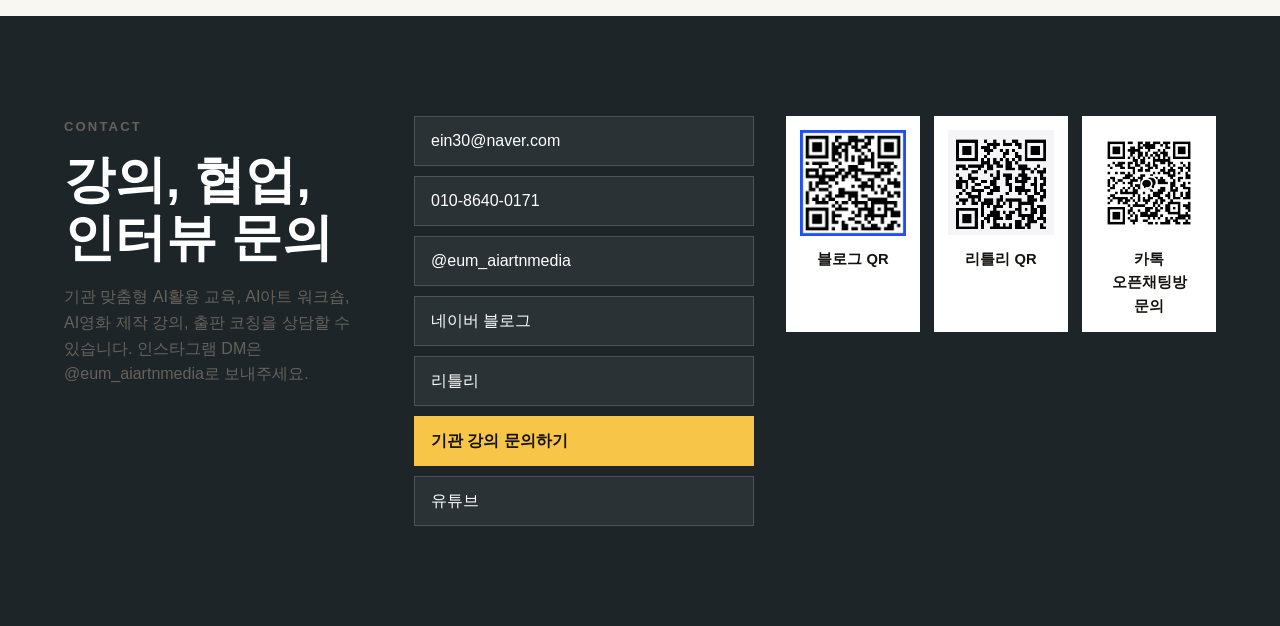
==== commit 67967f2c: "Refresh hero copy around AI art film and publishing" ====
--- a/index.html
+++ b/index.html
@@ -108,8 +108,8 @@
           {
             "@type": "Course",
             "@id": "https://kimboyeon-eum.com/#course",
-            "name": "성인·중장년을 위한 실습형 생성형 AI 강의",
-            "description": "이미지, 짧은 영상, 전자책 아이디어 중 하나를 직접 완성하는 기관 맞춤형 생성형 AI 실습 과정입니다.",
+            "name": "AI로 그리고, 연출하고, 출판하는 창작 수업",
+            "description": "처음 시작하는 성인·중장년도 자신의 이야기에서 출발해 이미지와 영상, 책으로 표현하는 과정을 차근차근 배우는 AI아트·AI영화·AI출판 실습 수업입니다.",
             "provider": {
               "@id": "https://kimboyeon-eum.com/#person"
             },
@@ -218,11 +218,10 @@
         <div class="hero-inner">
           <div class="hero-copy">
             <p class="eyebrow">AI Art · AI Literacy · AI Film · Publishing</p>
-            <h1>성인·중장년을 위한 실습형 생성형 AI 강의</h1>
-            <p class="hero-outcome">이미지·영상·전자책 결과물까지 완성합니다</p>
+            <h1>AI로 그리고, 연출하고, 출판하는 창작 수업</h1>
+            <p class="hero-outcome">AI아트·AI영화·AI출판을 실습으로 배우다</p>
             <p class="hero-text">
-              AI가 처음인 성인·중장년을 위한 생성형 AI 실습 강의입니다.
-              이미지·짧은 영상·전자책 아이디어 중 하나를 직접 완성합니다.
+              처음 시작하는 성인·중장년도 자신의 이야기에서 출발해 이미지와 영상, 책으로 표현하는 과정을 차근차근 배웁니다.
             </p>
             <div class="hero-actions">
               <a class="button primary hero-primary-cta" href="https://forms.gle/mHuHnCKQ2qnffuE79" target="_blank" rel="noreferrer">기관 강의 문의하기</a>
--- a/styles.css
+++ b/styles.css
@@ -1043,8 +1043,8 @@
 
 .film-card img {
   width: 100%;
-  aspect-ratio: 3 / 4;
-  object-fit: cover;
+  aspect-ratio: 1587 / 2245;
+  object-fit: contain;
 }
 
 .timeline-section {
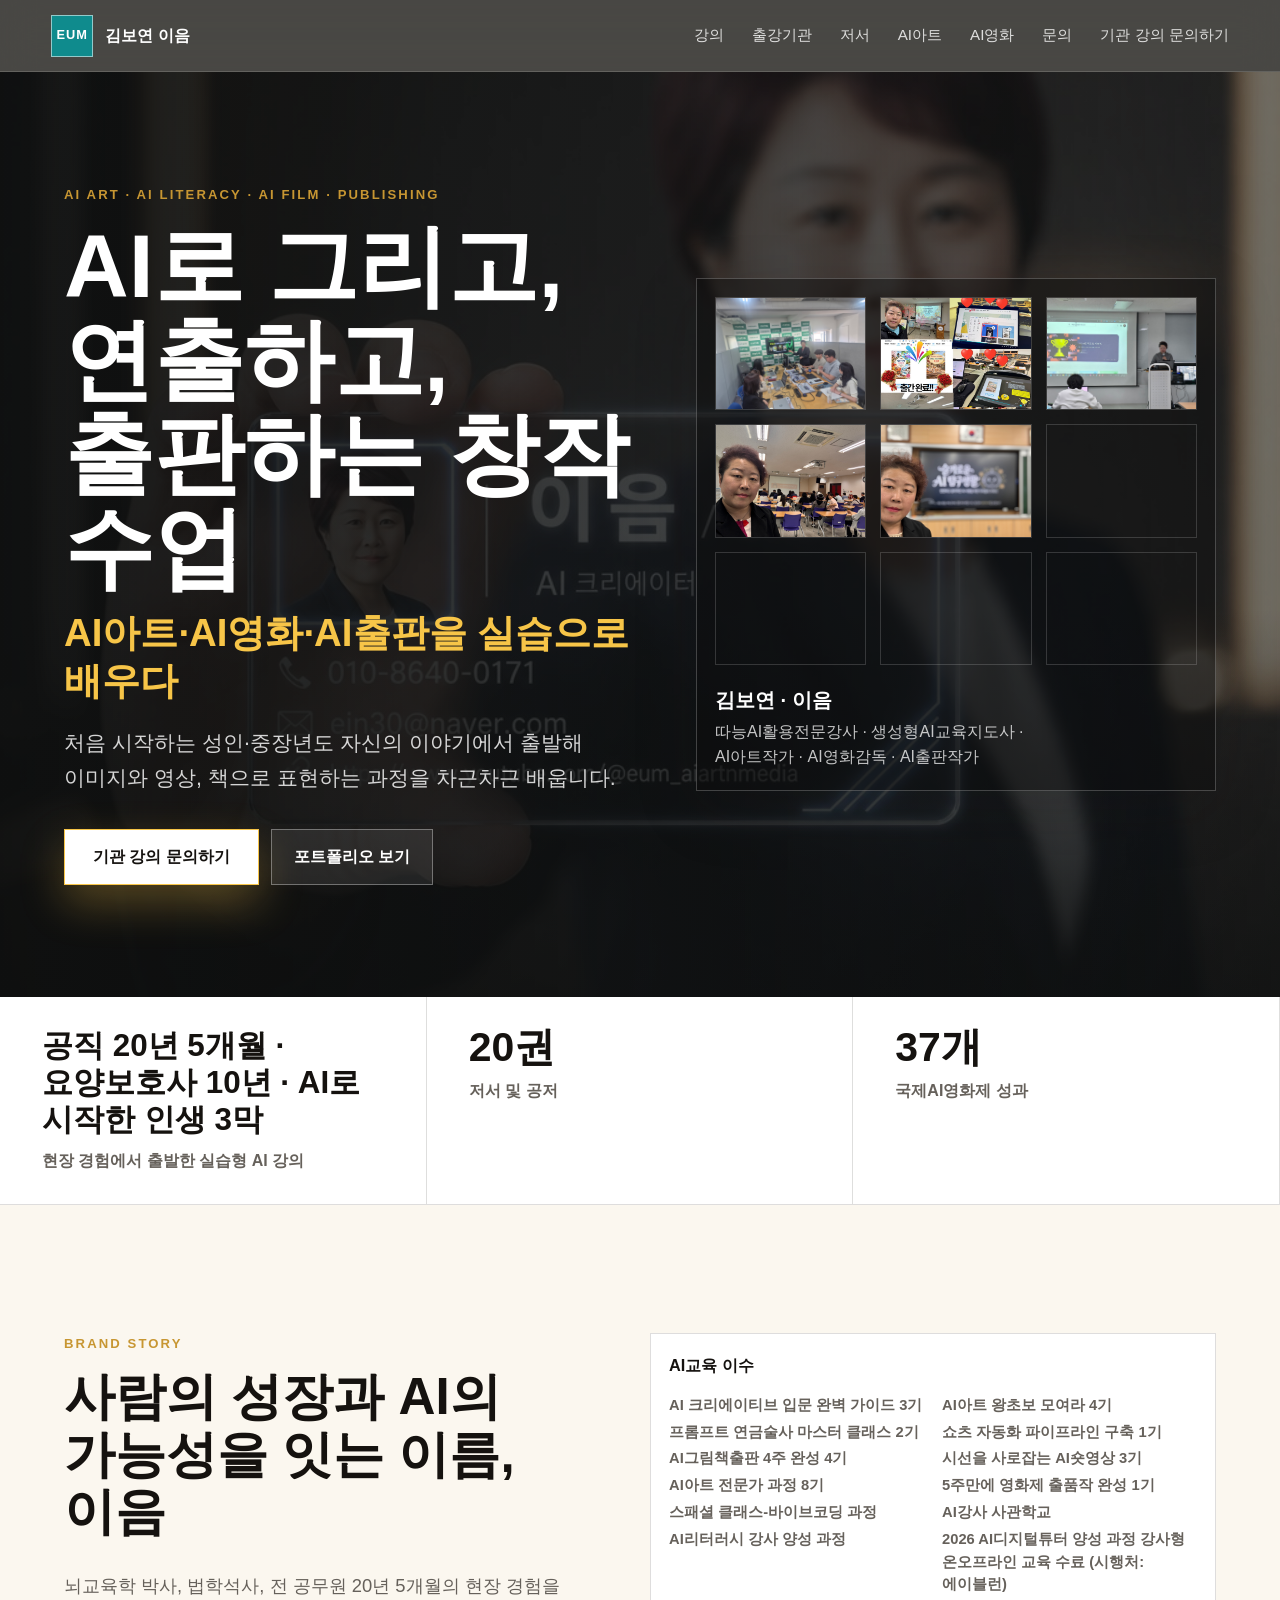
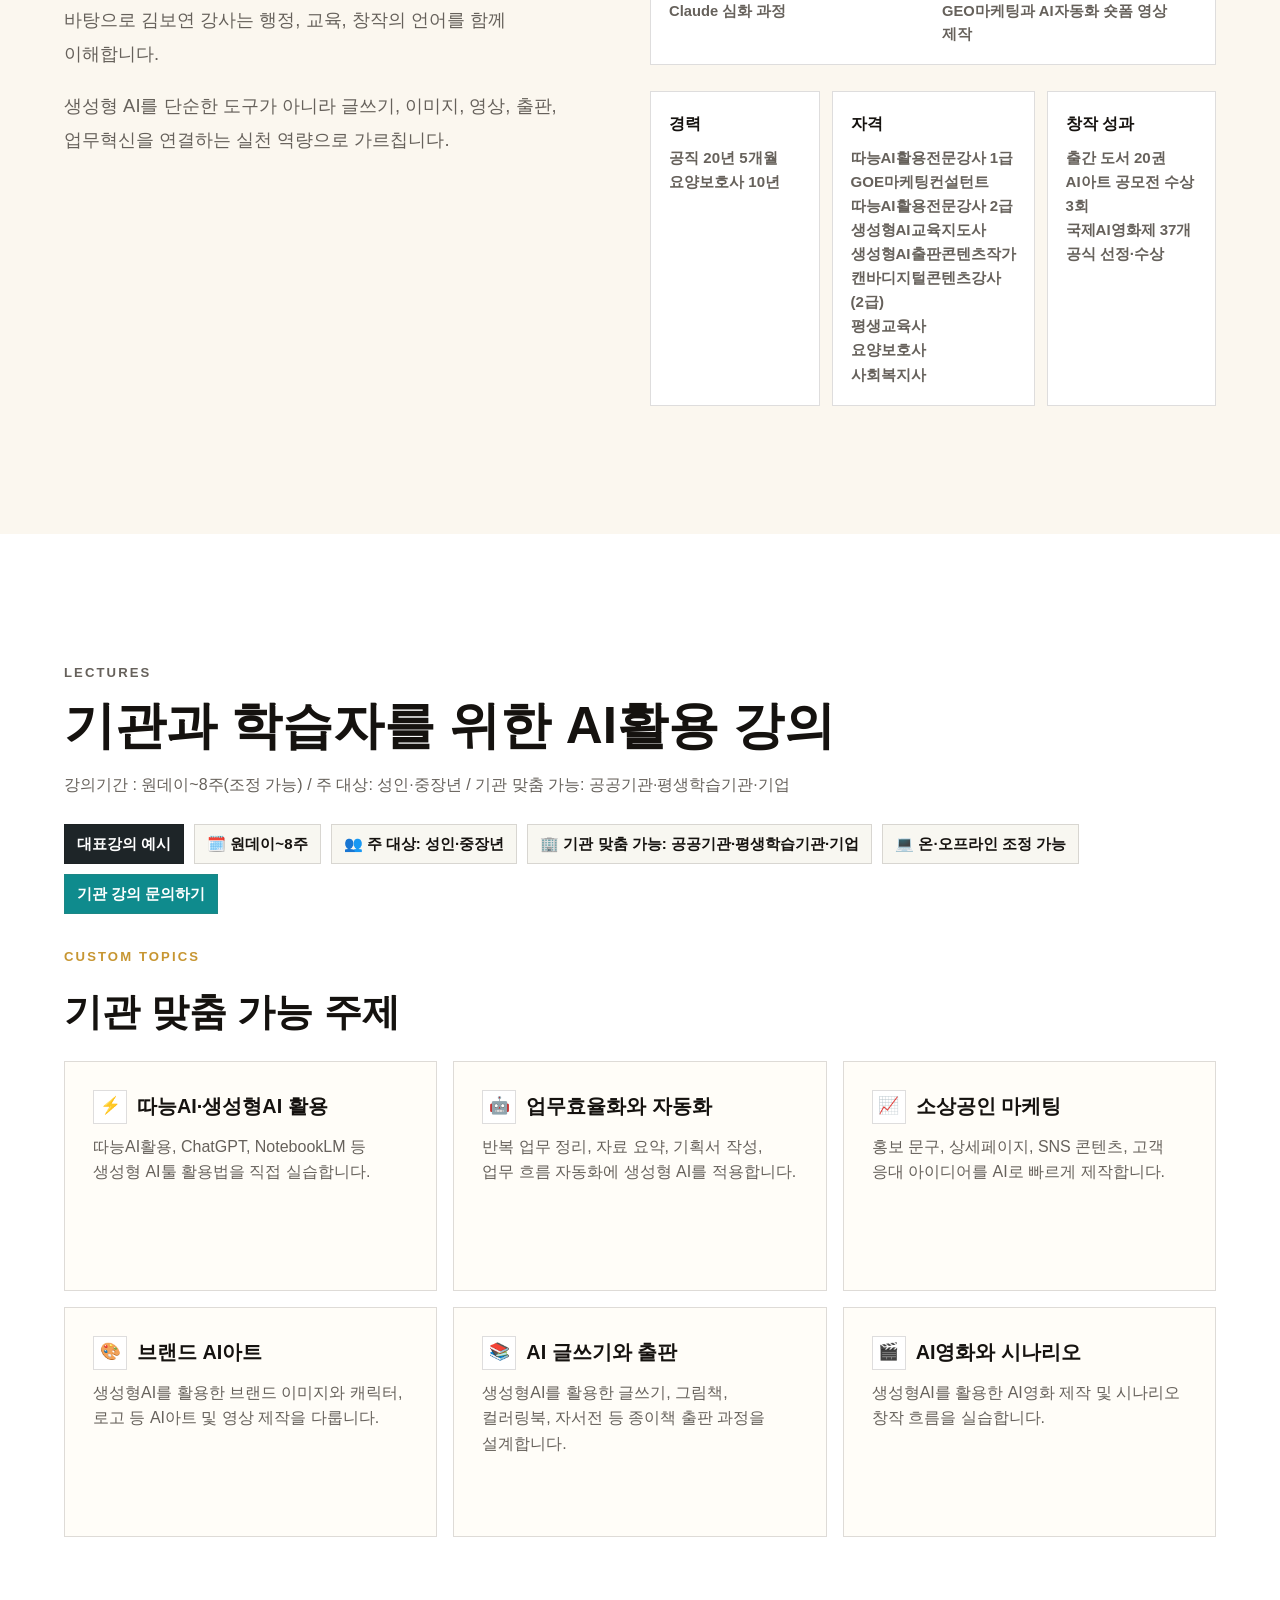
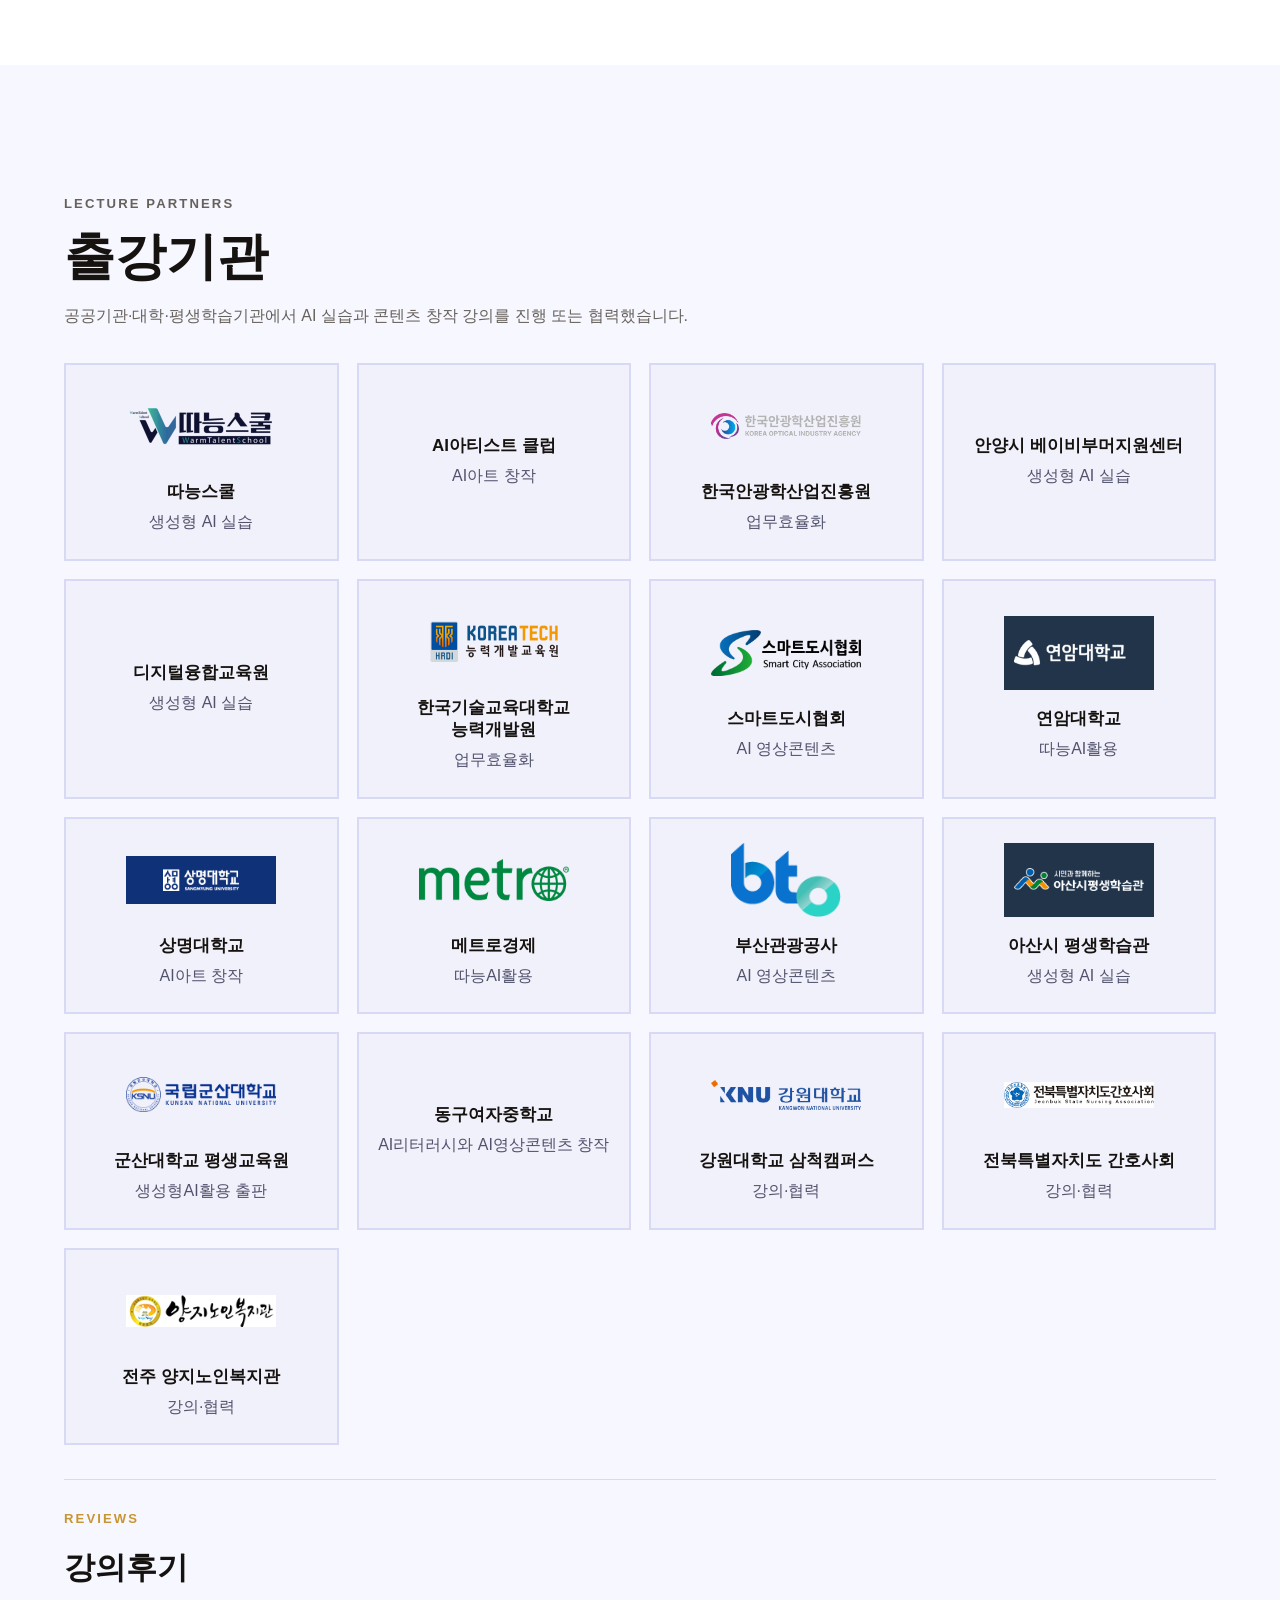
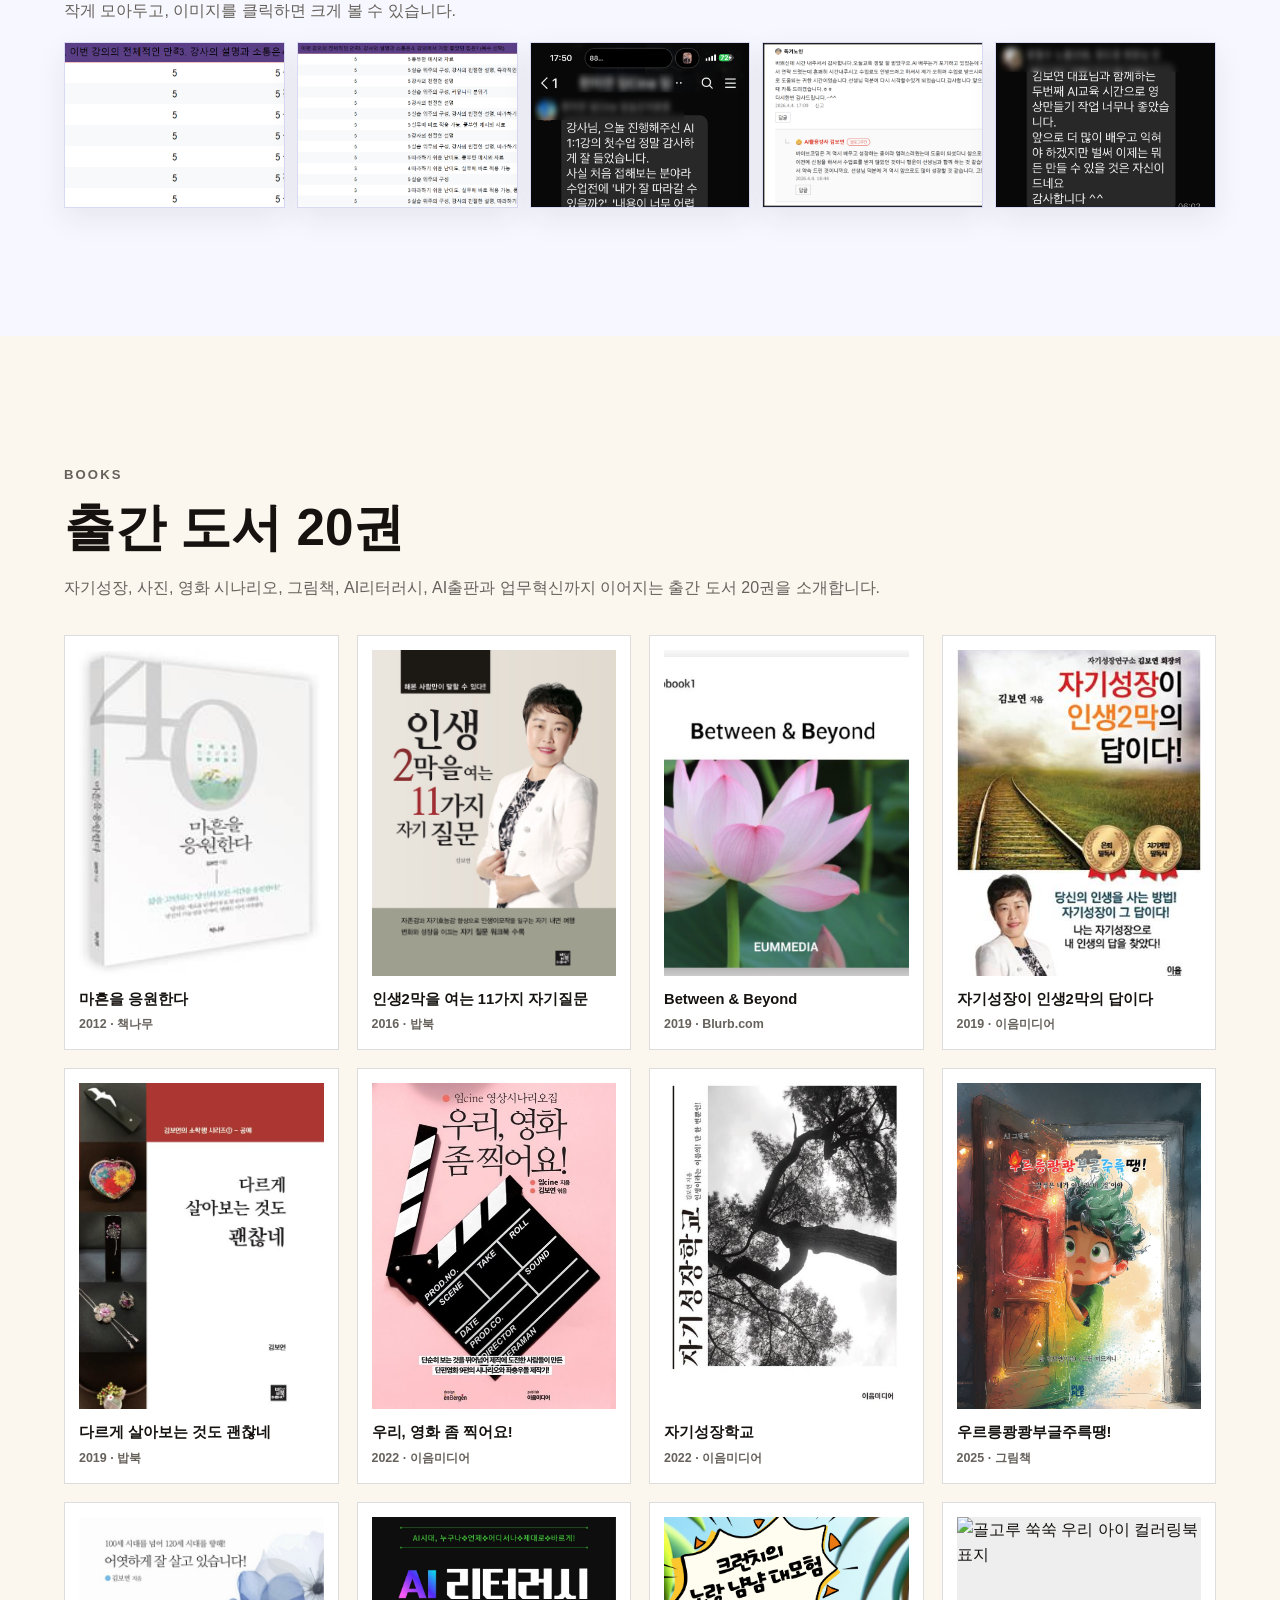
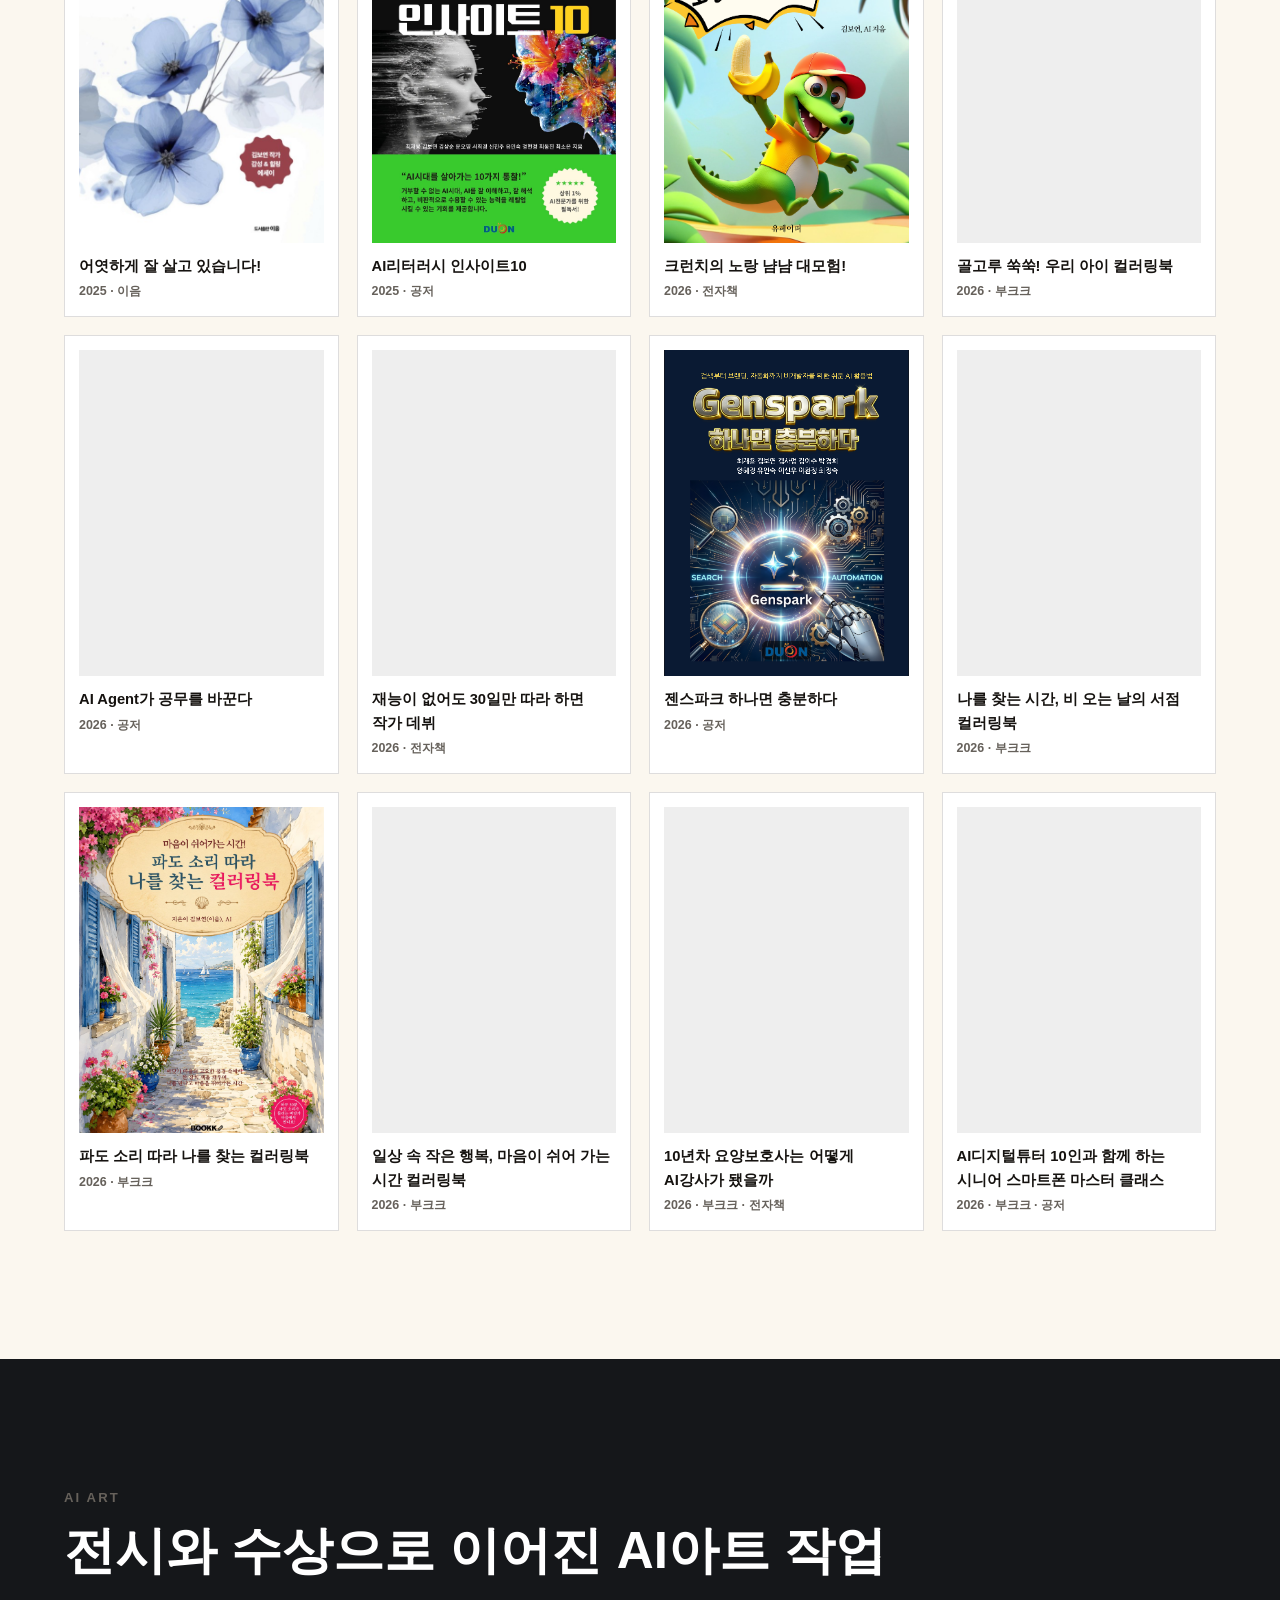
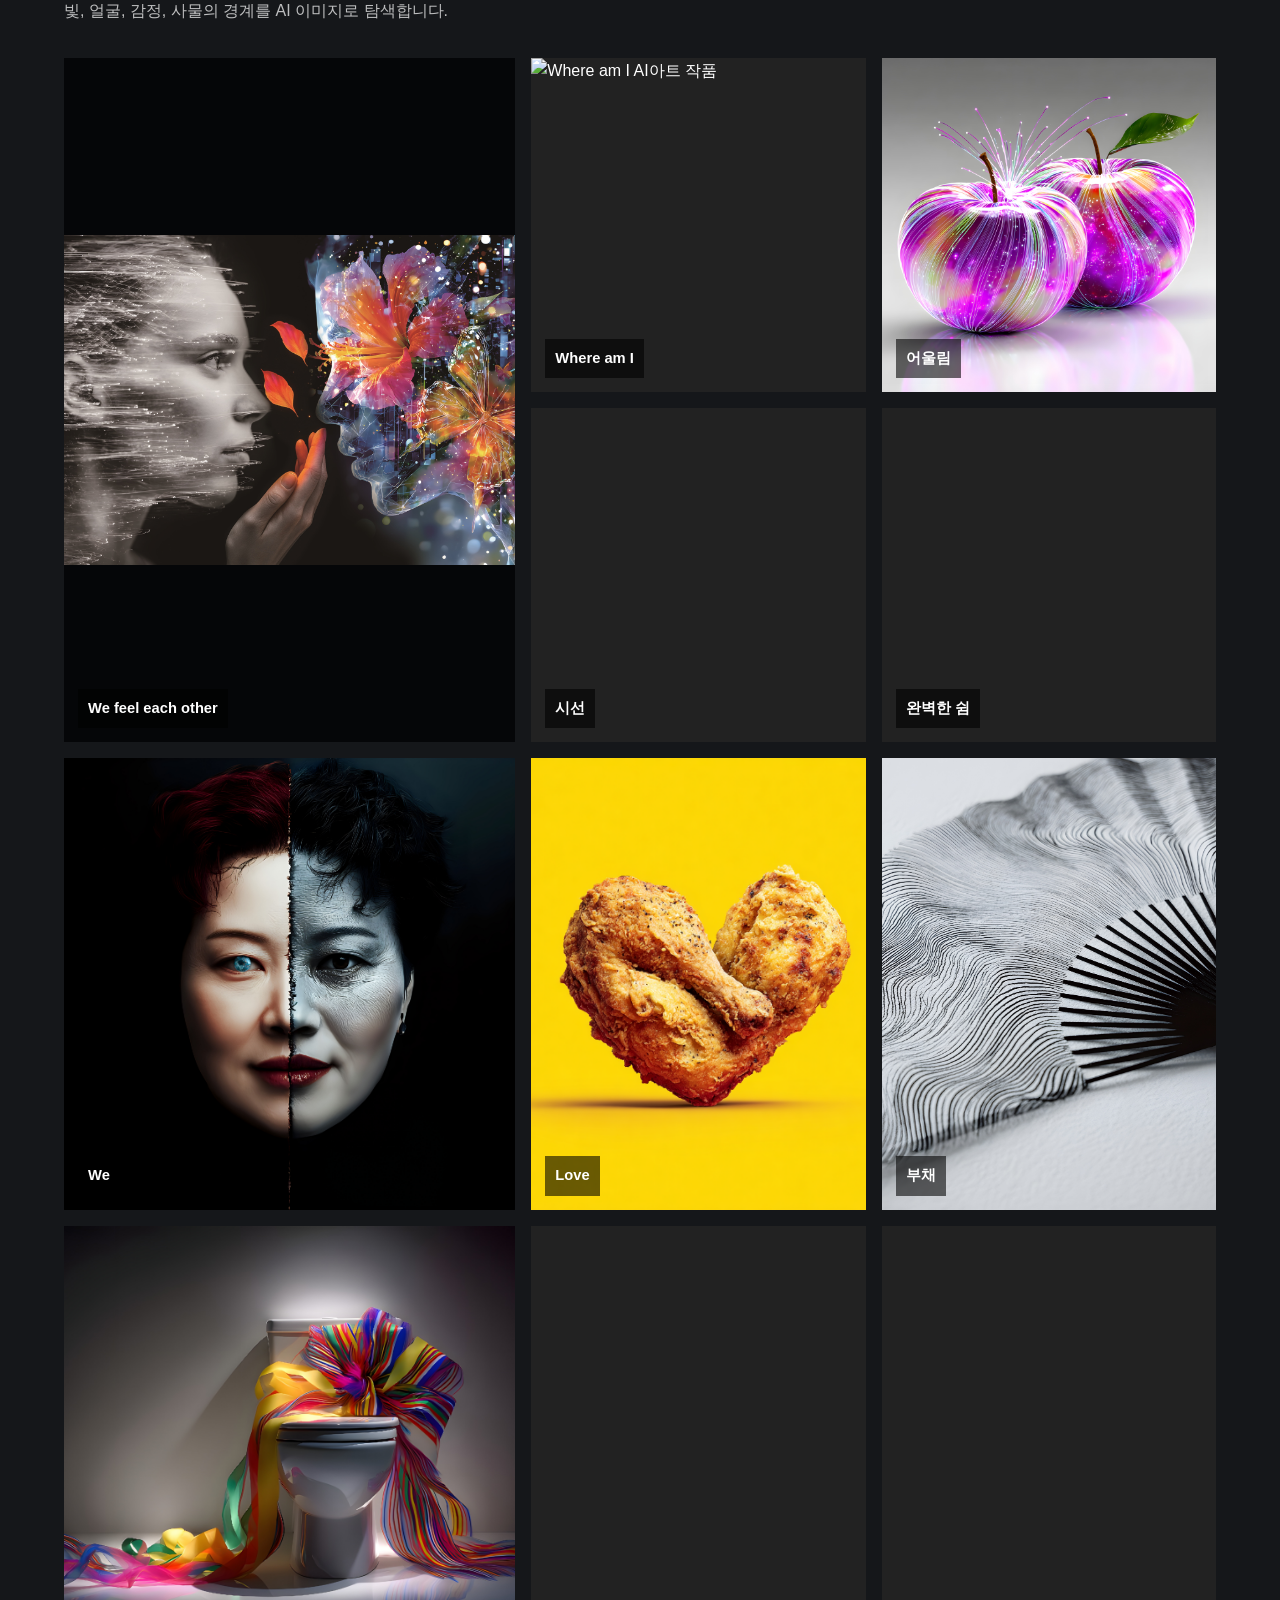
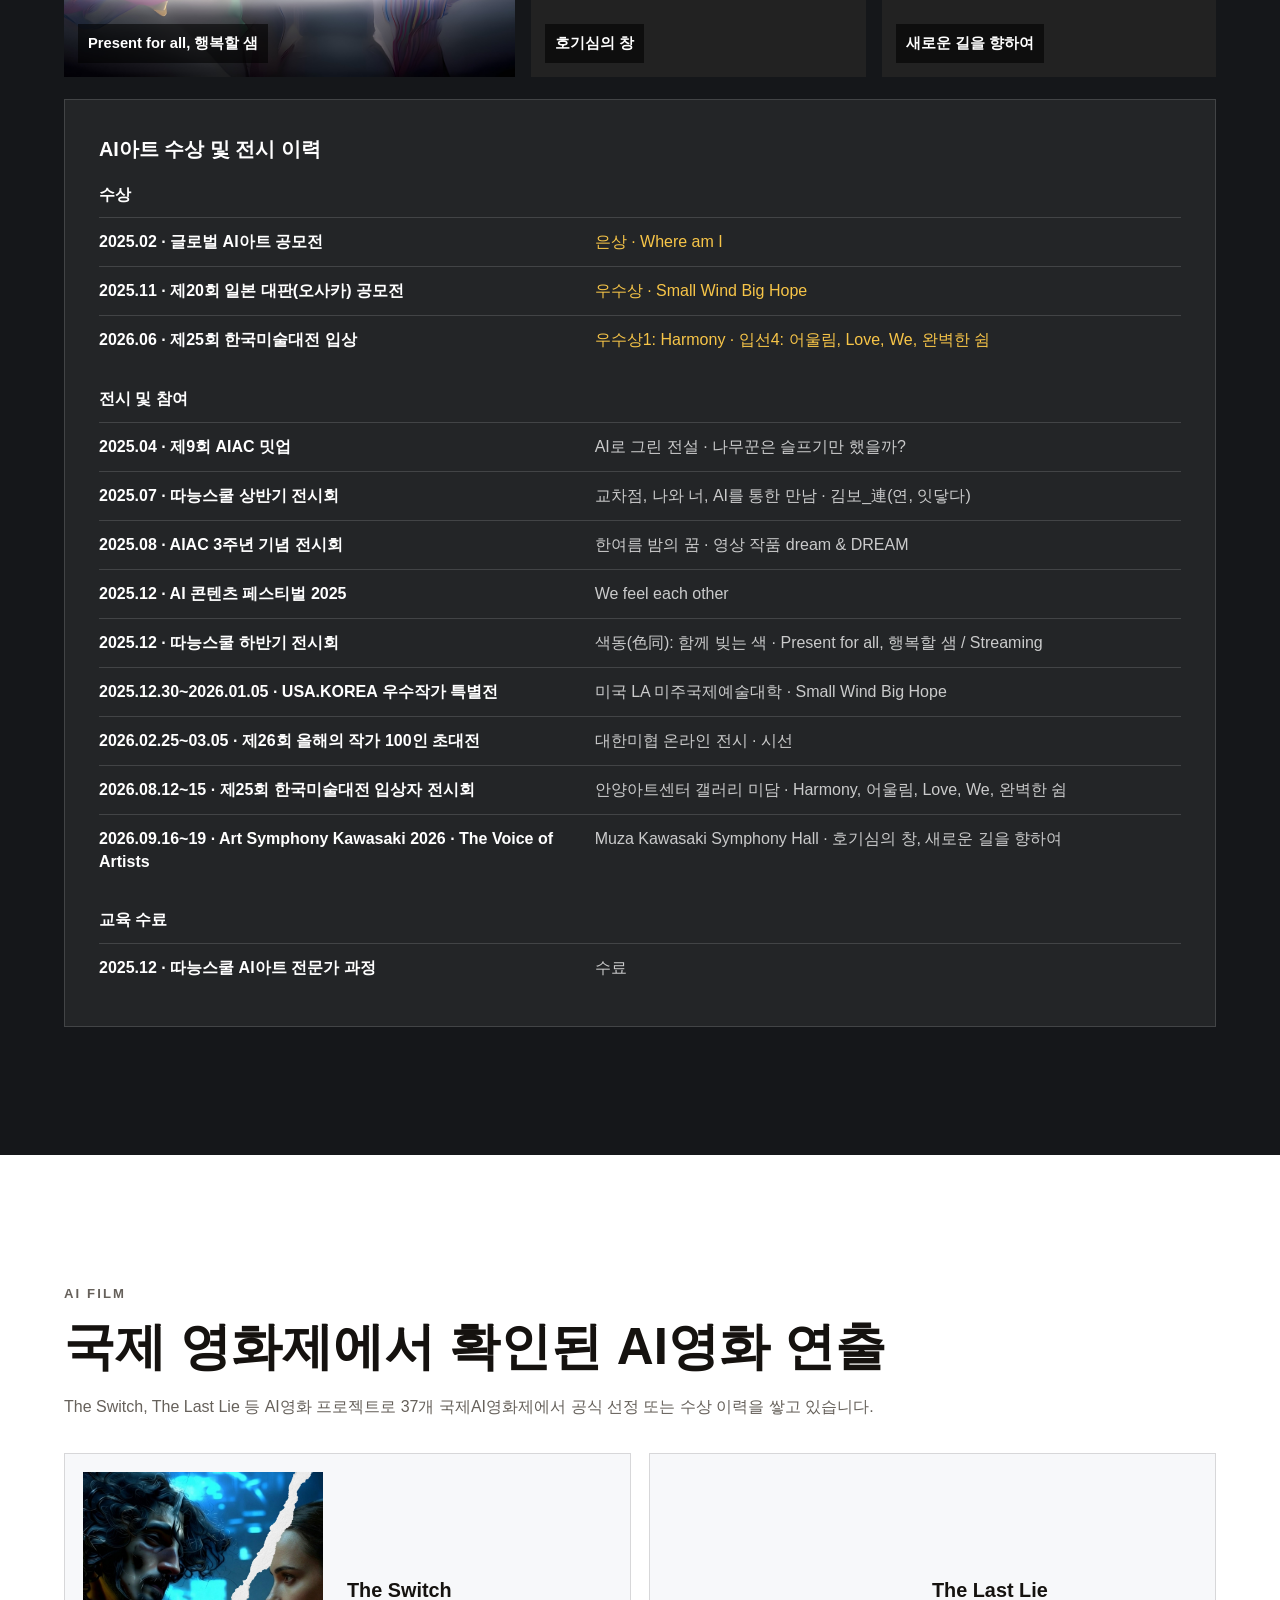
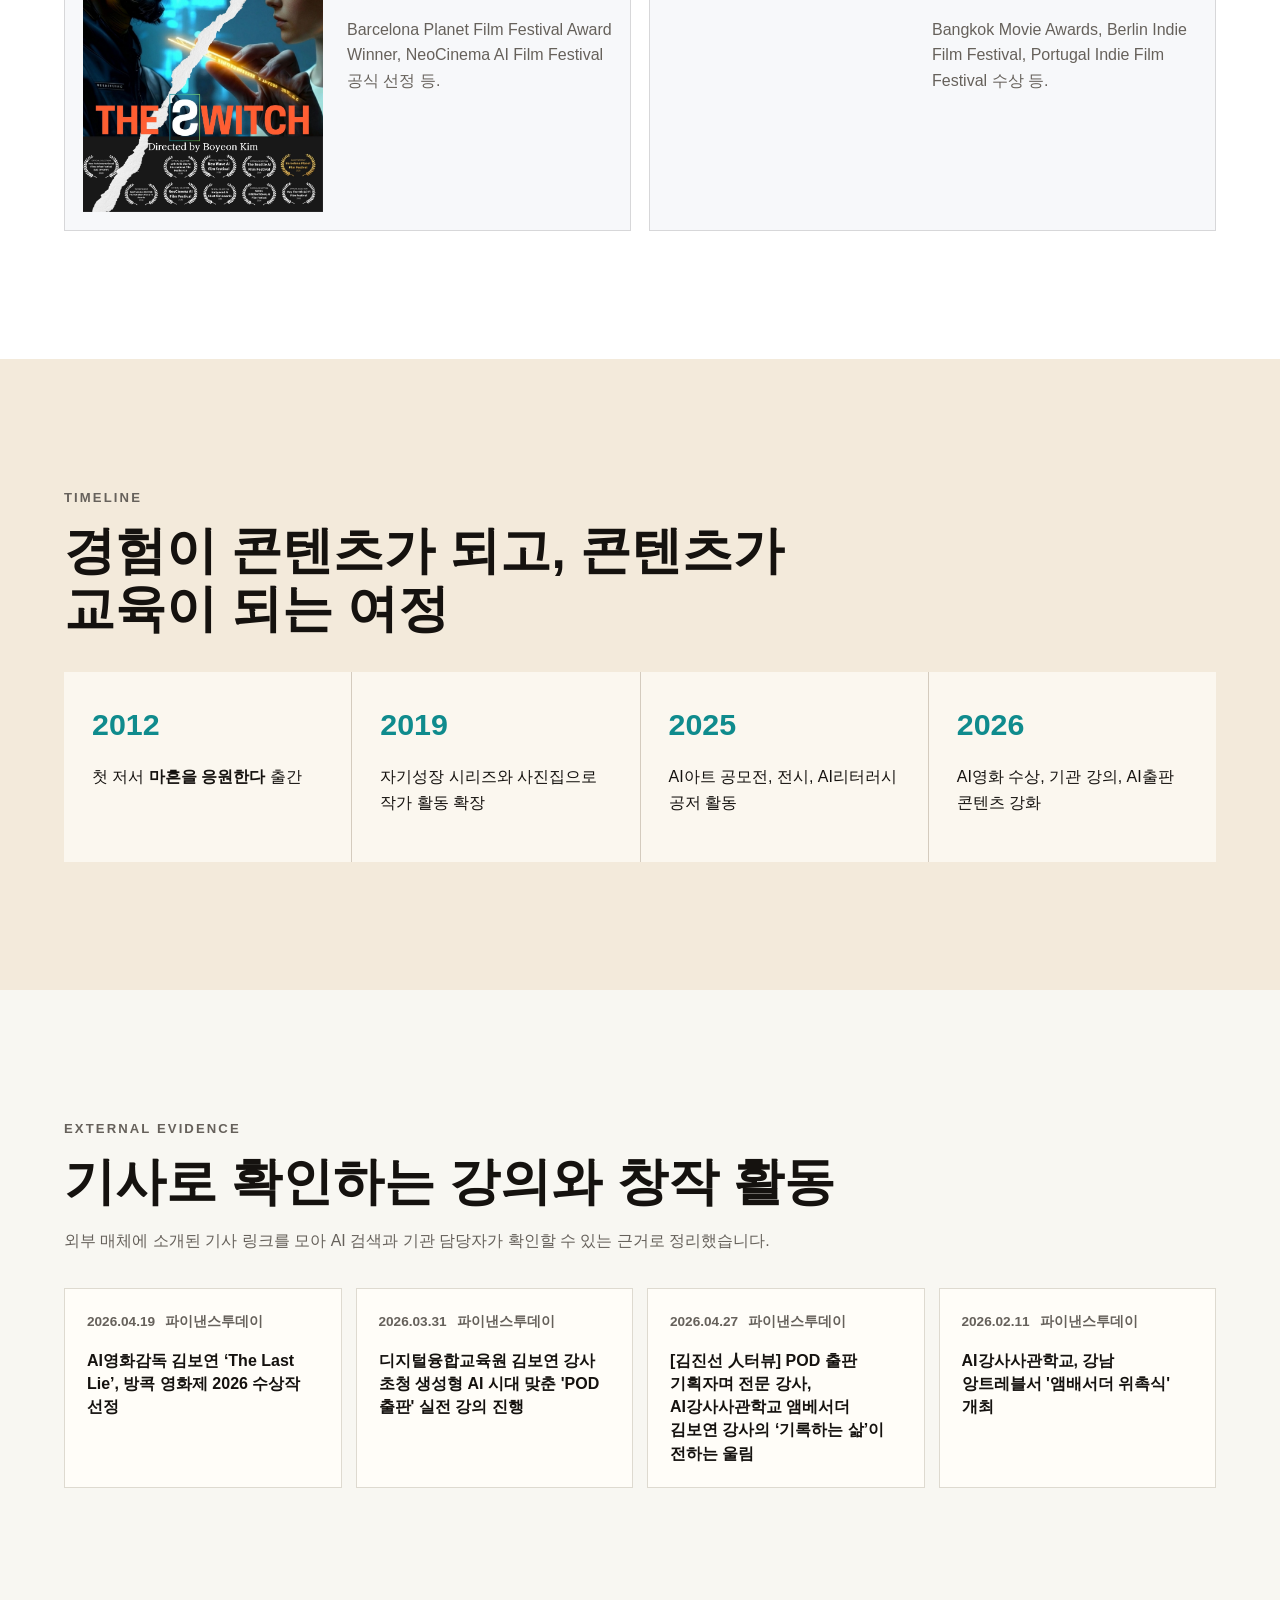
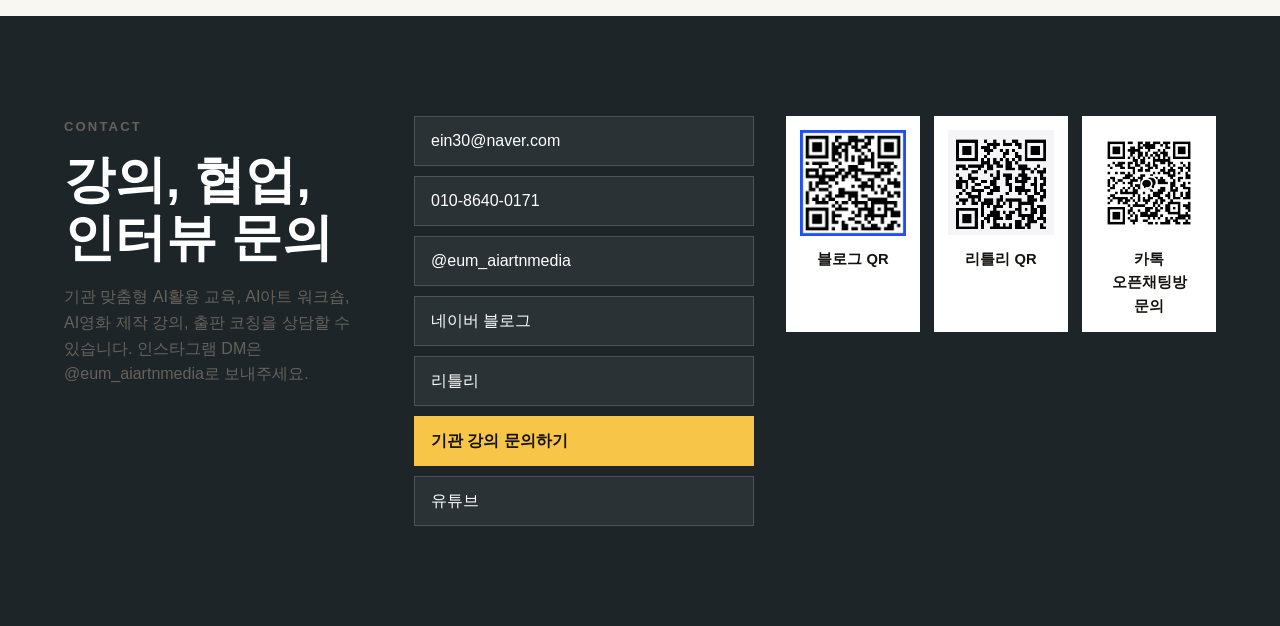
==== commit 67c4cd42: "Refresh lecture photo grid with Gunsan class highlights" ====
--- a/index.html
+++ b/index.html
@@ -231,14 +231,14 @@
           <aside class="profile-panel" aria-label="김보연 프로필 요약">
             <div class="hero-photo-grid lecture-photo-grid" aria-label="김보연 강의 현장 사진">
               <img class="photo-feature" src="assets/lecture-metro-workshop.jpeg" alt="메트로경제 임직원 대상 따능AI 활용 강의 현장" decoding="async" fetchpriority="high" />
-              <img src="assets/lecture-metro-session.jpg" alt="메트로경제 임직원 대상 생성형 AI 실습 강의" decoding="async" />
+              <a href="assets/lecture-gunsan-week6.jpg" target="_blank" rel="noreferrer" aria-label="군산대학교 평생교육원 6주차 강의 현장 전체 이미지 보기"><img src="assets/lecture-gunsan-week6.jpg" alt="군산대학교 평생교육원 생성형 AI 그림책·컬러링북 출판 6주차 강의 현장" decoding="async" /></a>
               <img src="assets/lecture-smartcity.JPG" alt="스마트도시협회 AI Agent 업무 효율화 강의" decoding="async" />
               <img src="assets/lecture-asan.JPG" alt="아산시 평생학습관 AI 강의 현장" decoding="async" />
               <img src="assets/lecture-donggu.JPG" alt="동구여자중학교 AI리터러시와 AI콘텐츠 창작 강의" decoding="async" />
               <img src="assets/lecture-koreatech.JPG" alt="한국기술교육대학교 능력개발교육원 따능AI 활용 실습" decoding="async" />
               <img src="assets/lecture-anyang-babyboomer.JPG" alt="안양시 베이비부머지원센터 생성형AI교육지도사 양성과정 강의" decoding="async" />
-              <img src="assets/lecture-pod-guide.jpg" alt="POD 출판 완벽 가이드 온라인 강의 이미지" decoding="async" />
-              <img src="assets/lecture-ai-movie-director.png" alt="요양보호사에서 AI 영화감독으로 강의 썸네일" decoding="async" />
+              <a href="assets/lecture-gunsan-week7.jpg" target="_blank" rel="noreferrer" aria-label="군산대학교 평생교육원 7주차 강의 현장 전체 이미지 보기"><img src="assets/lecture-gunsan-week7.jpg" alt="군산대학교 평생교육원 그림책·컬러링북 출판 7주차 강의와 출판 결과물" decoding="async" /></a>
+              <a href="assets/lecture-gunsan-week8.jpg" target="_blank" rel="noreferrer" aria-label="군산대학교 평생교육원 8주차 강의 현장 전체 이미지 보기"><img src="assets/lecture-gunsan-week8.jpg" alt="군산대학교 평생교육원 생성형 AI 그림책 출판 8주차 강의 현장" decoding="async" /></a>
             </div>
             <div class="profile-summary">
               <div>
--- a/styles.css
+++ b/styles.css
@@ -253,7 +253,18 @@
 }
 
 .lecture-photo-grid img {
+  display: block;
   aspect-ratio: 4 / 3;
+}
+
+.lecture-photo-grid a {
+  display: block;
+  min-width: 0;
+}
+
+.lecture-photo-grid a:focus-visible {
+  outline: 3px solid #f7c548;
+  outline-offset: 3px;
 }
 
 .lecture-photo-grid .photo-feature {
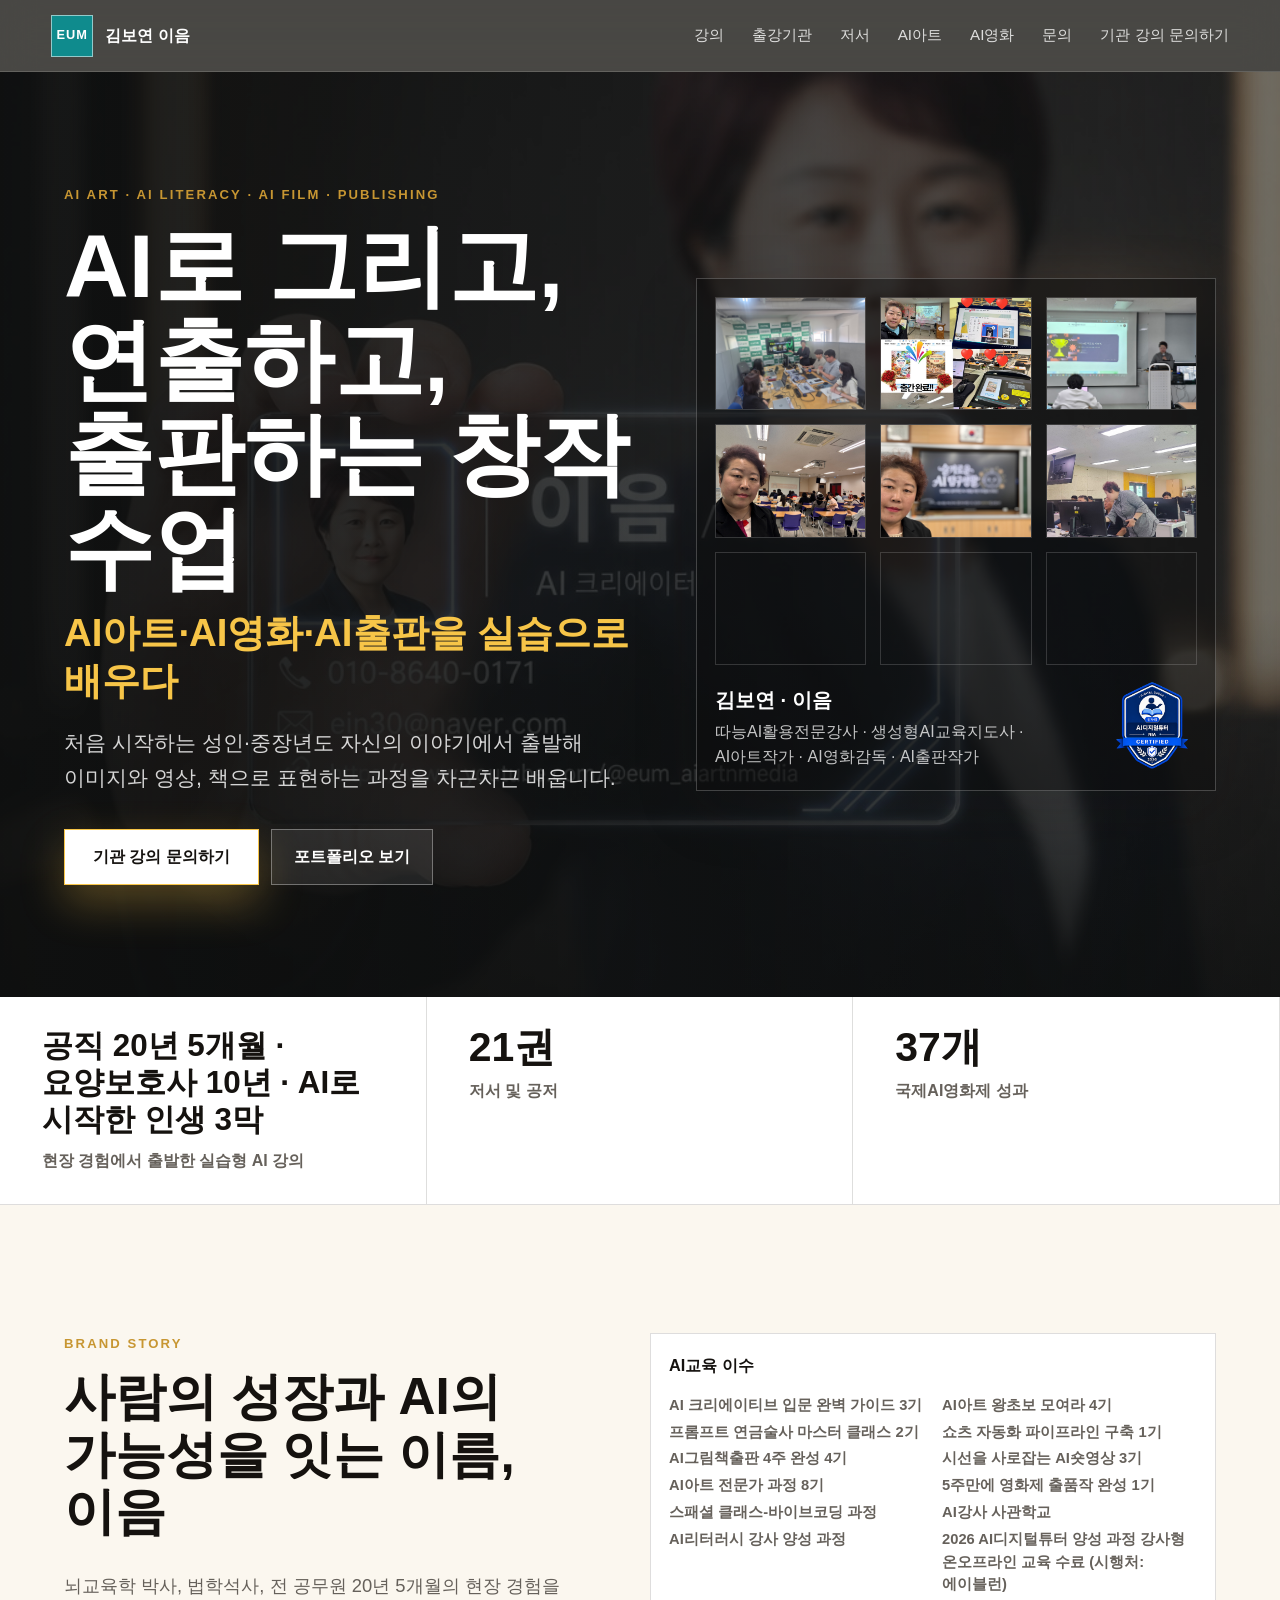
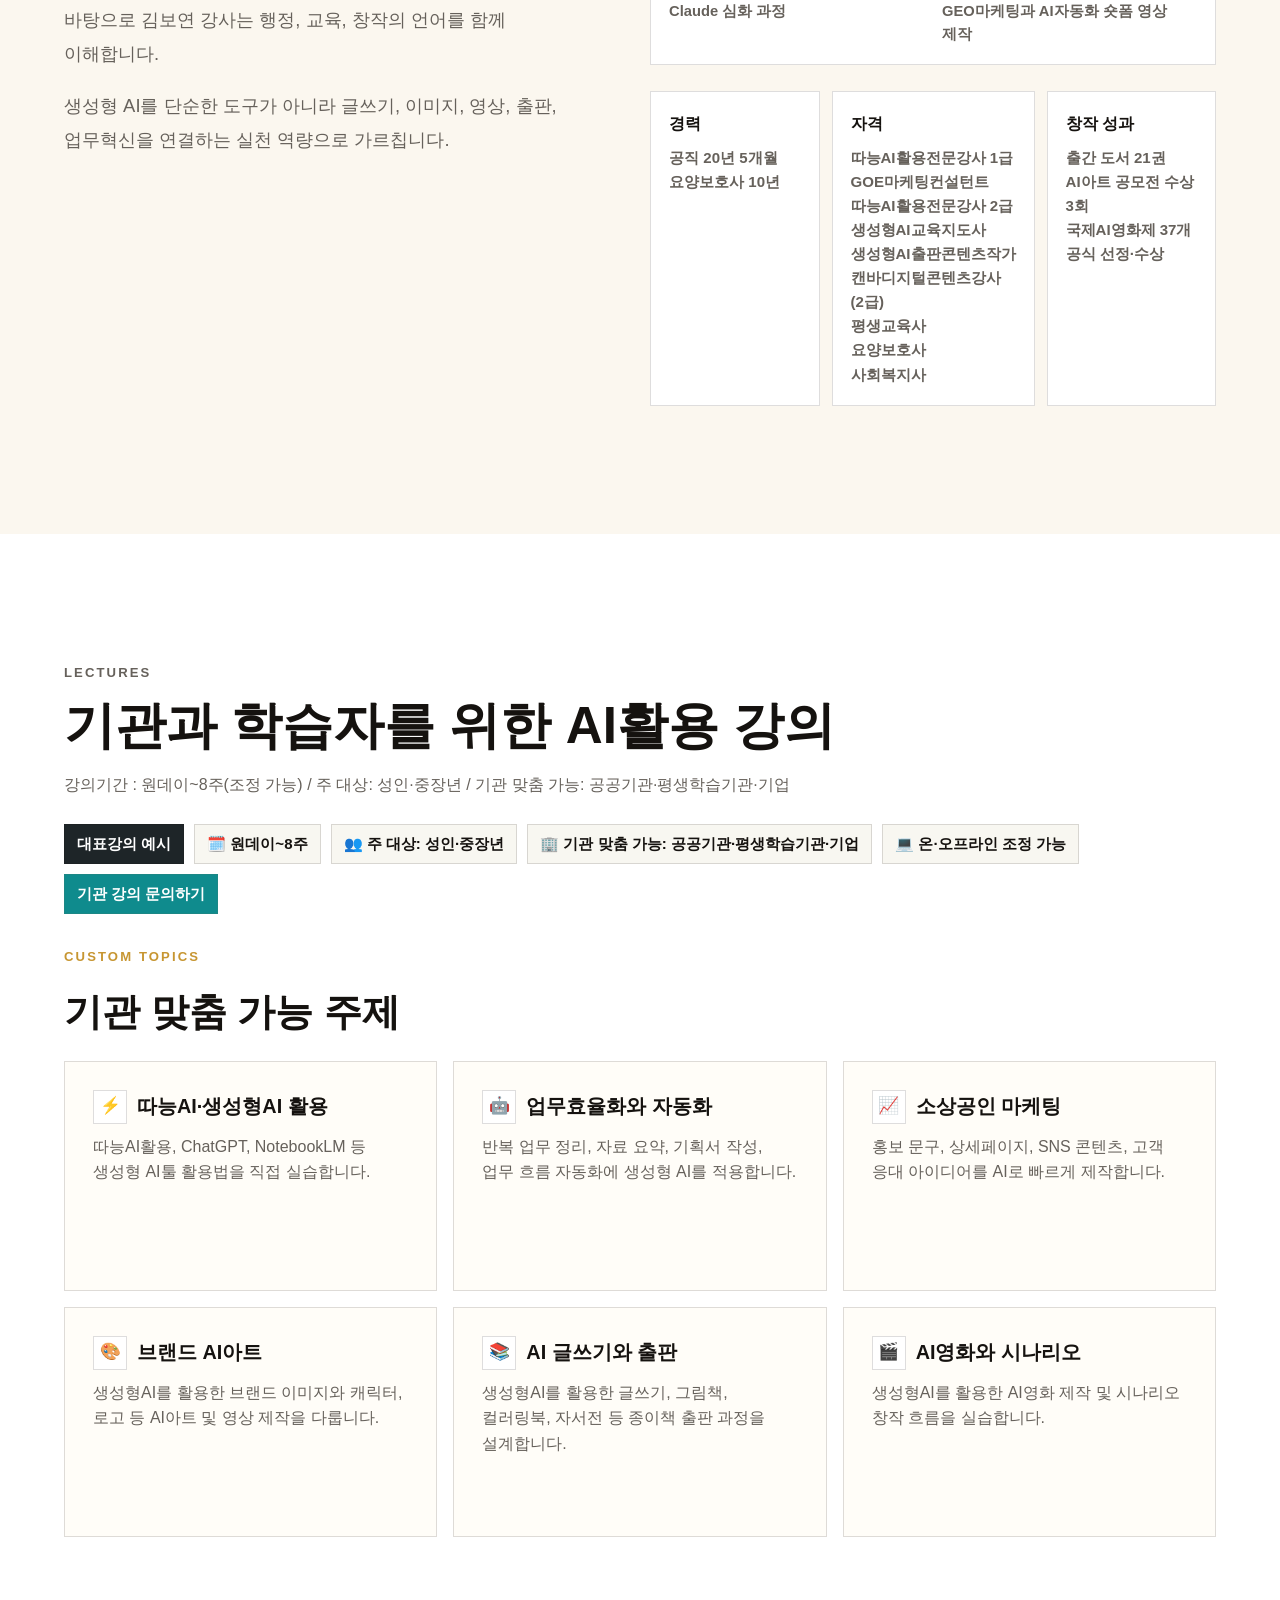
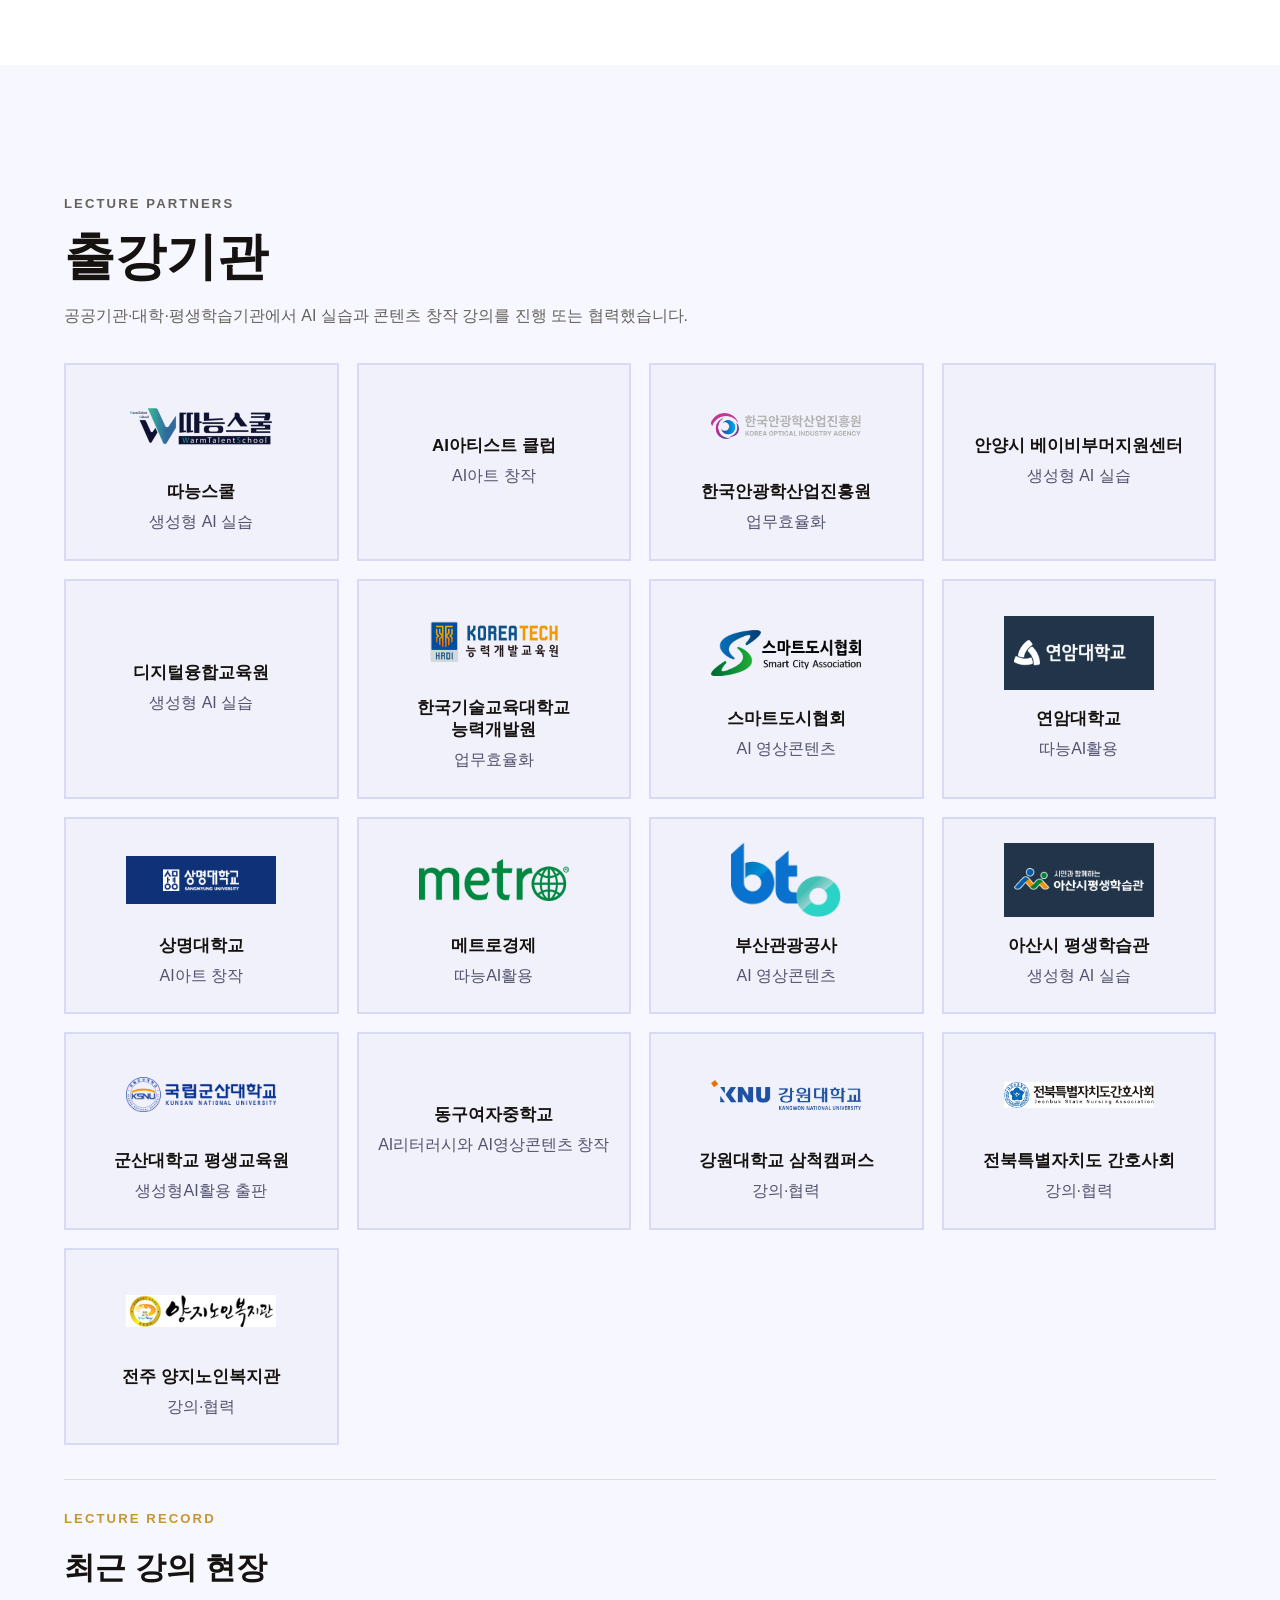
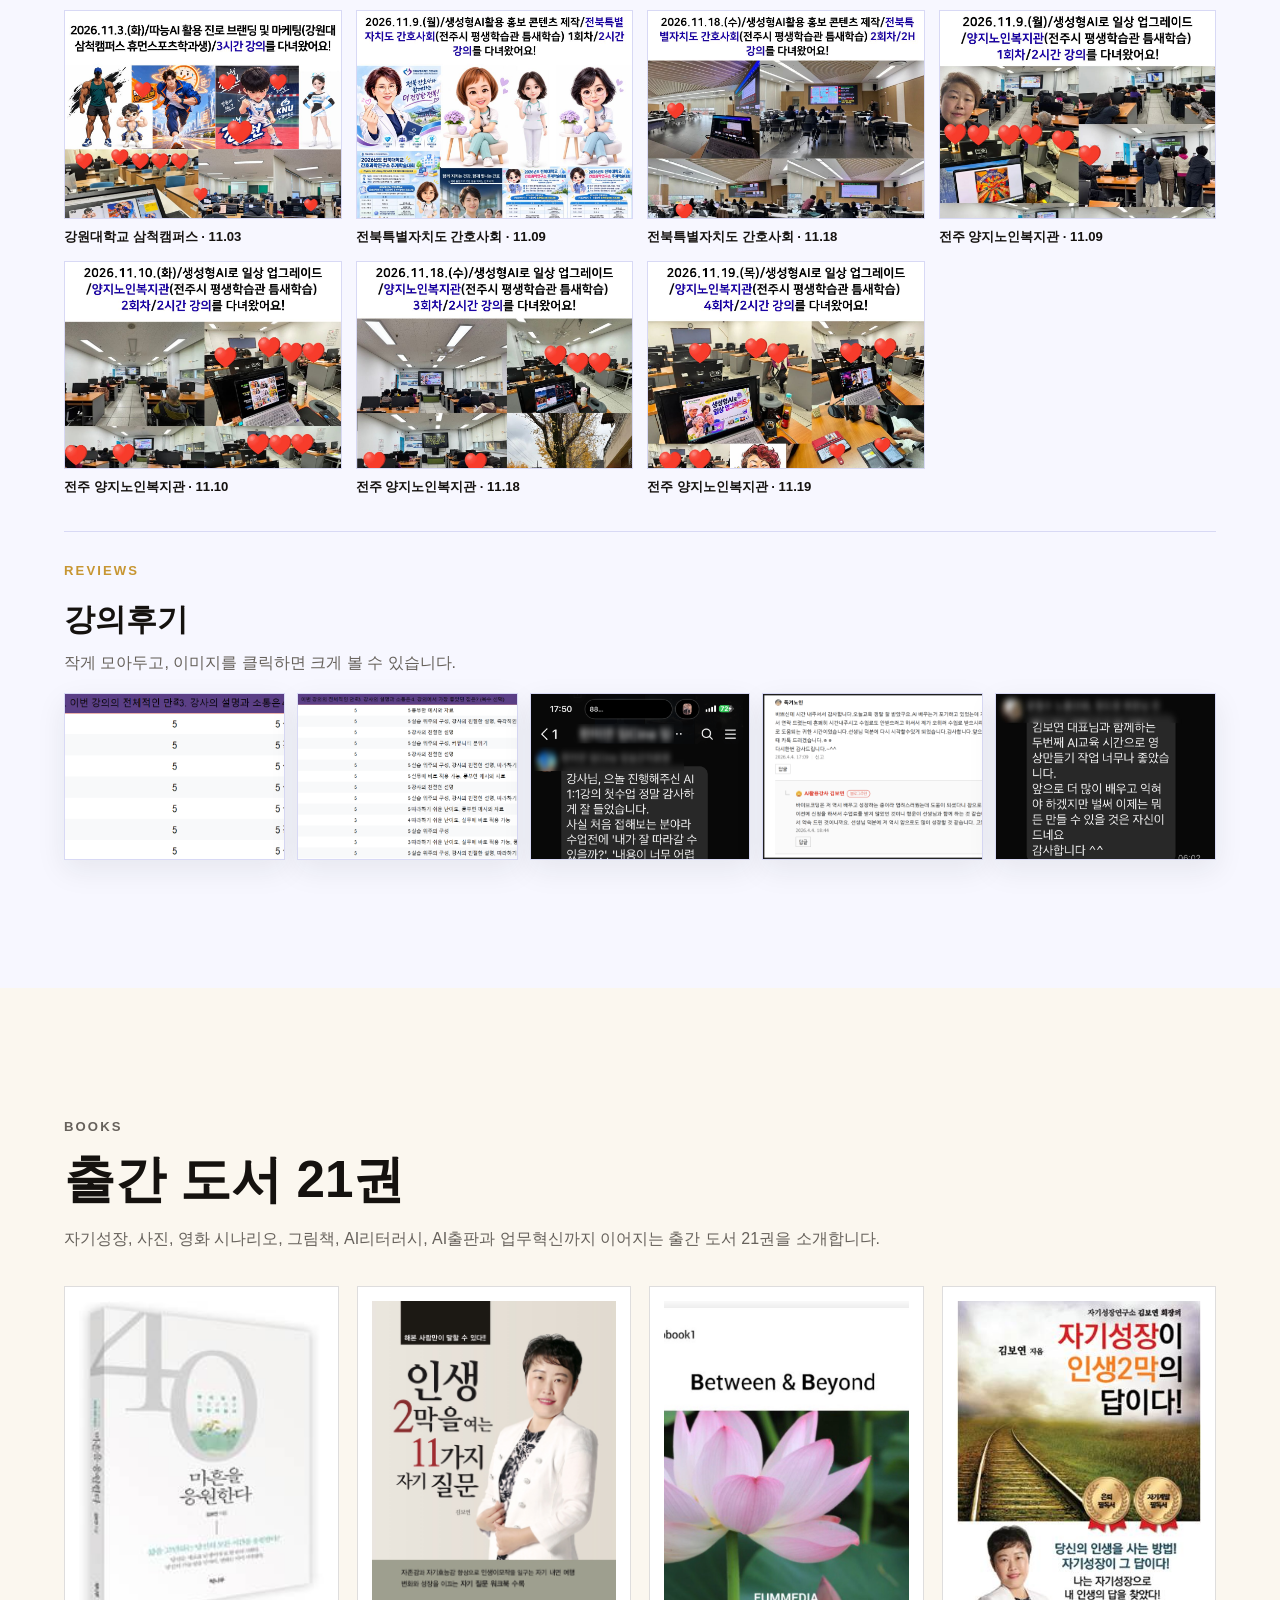
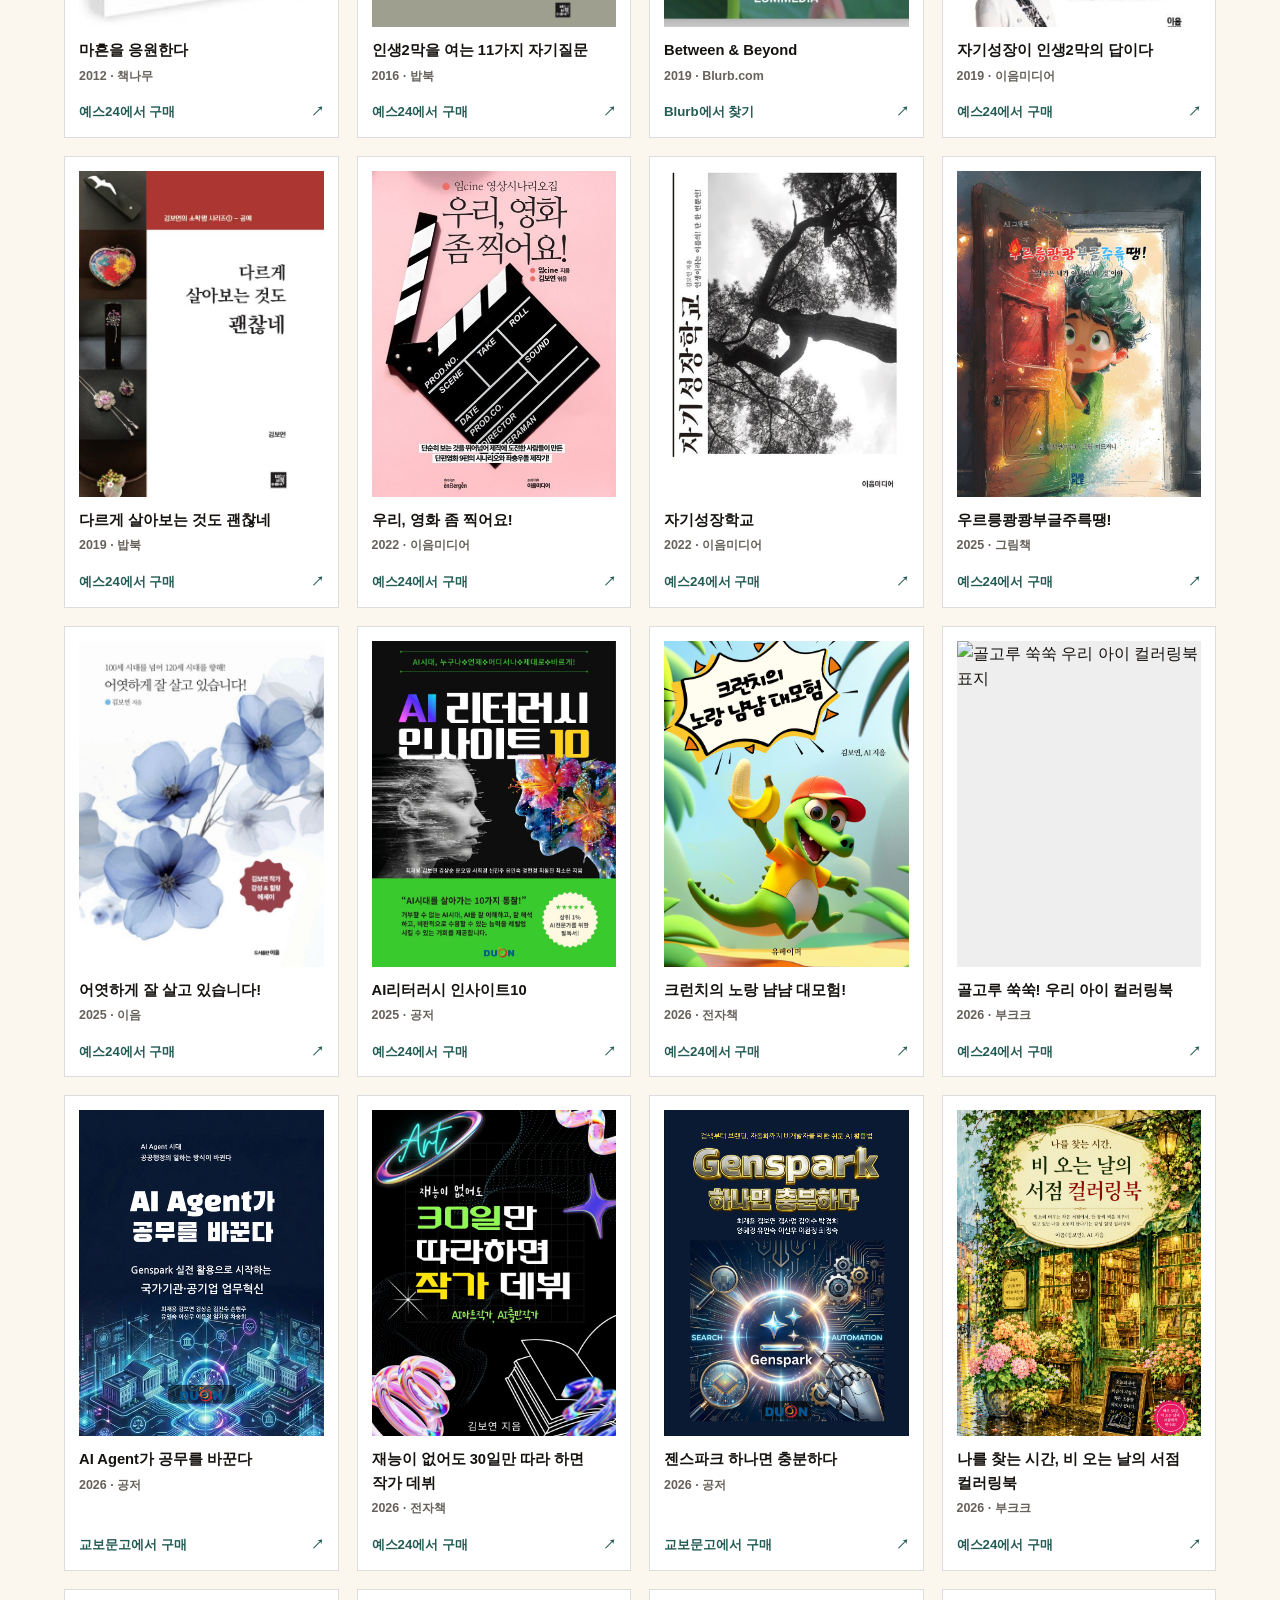
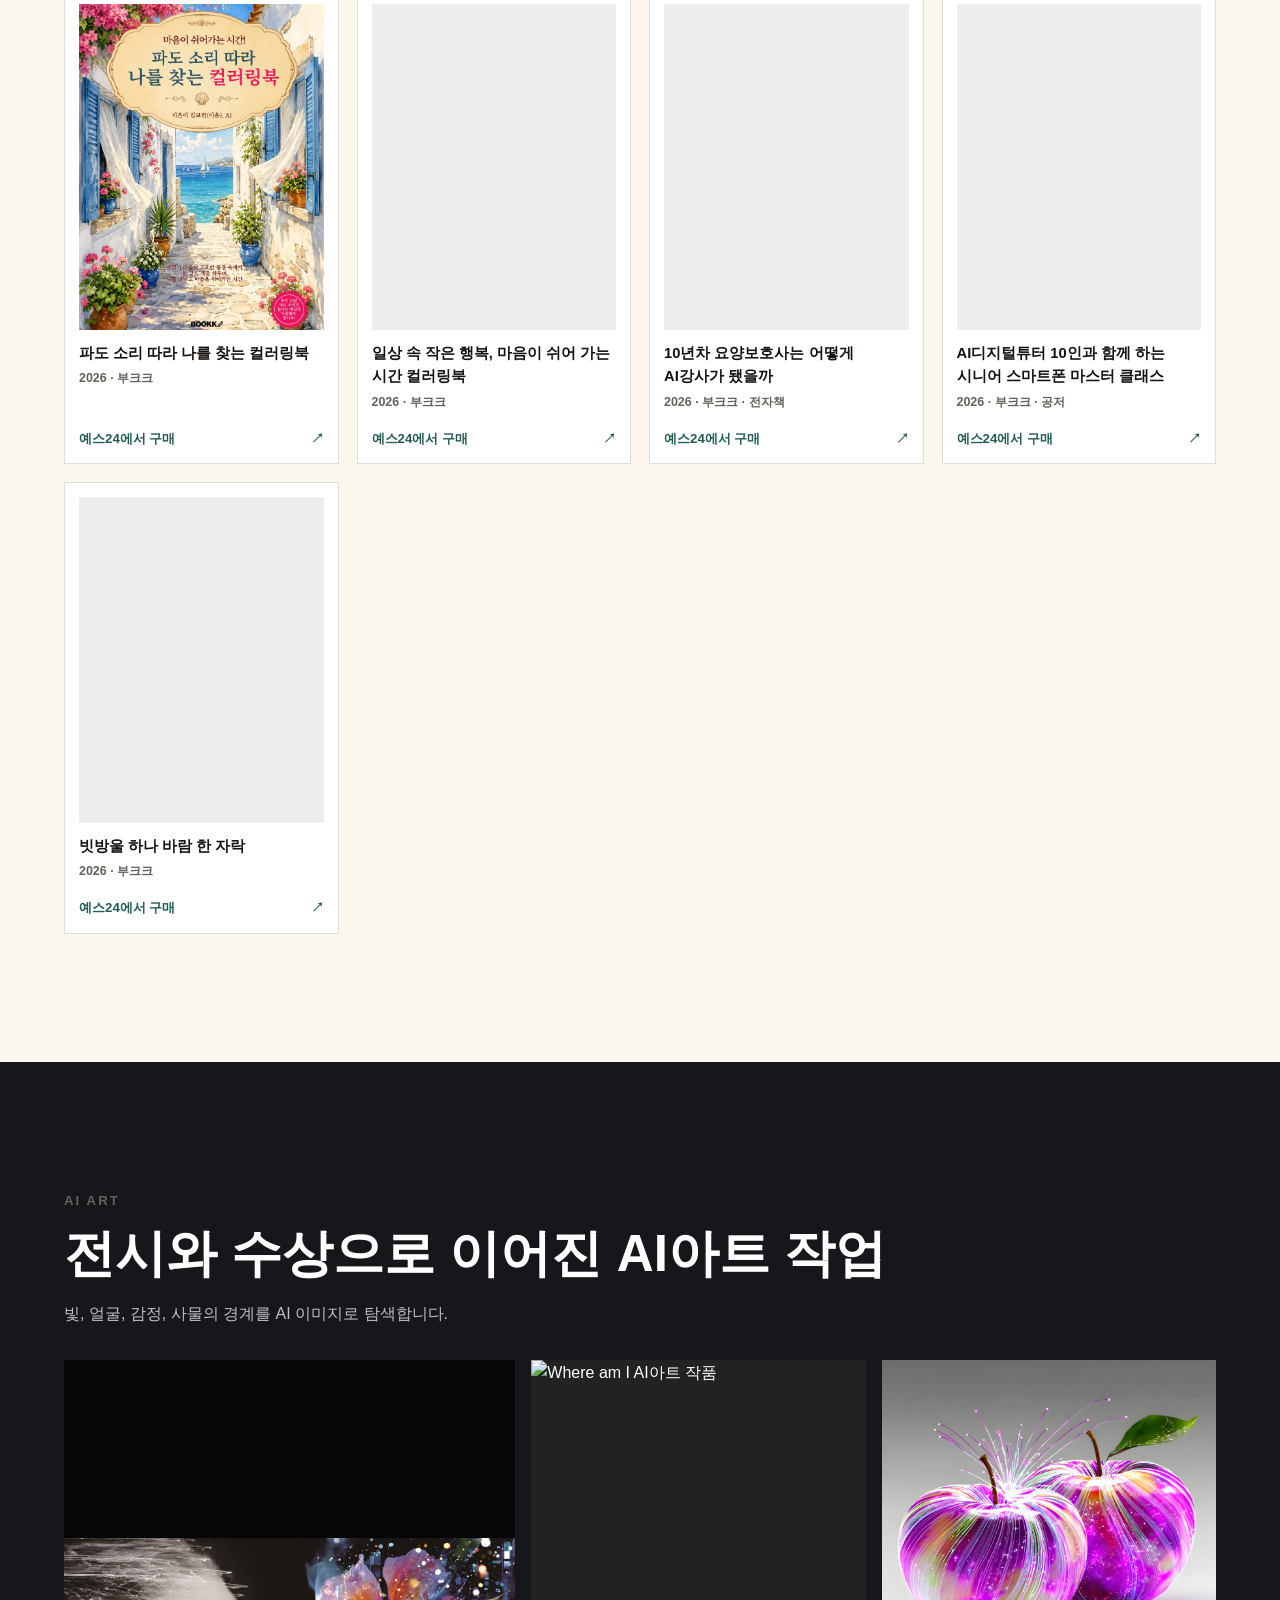
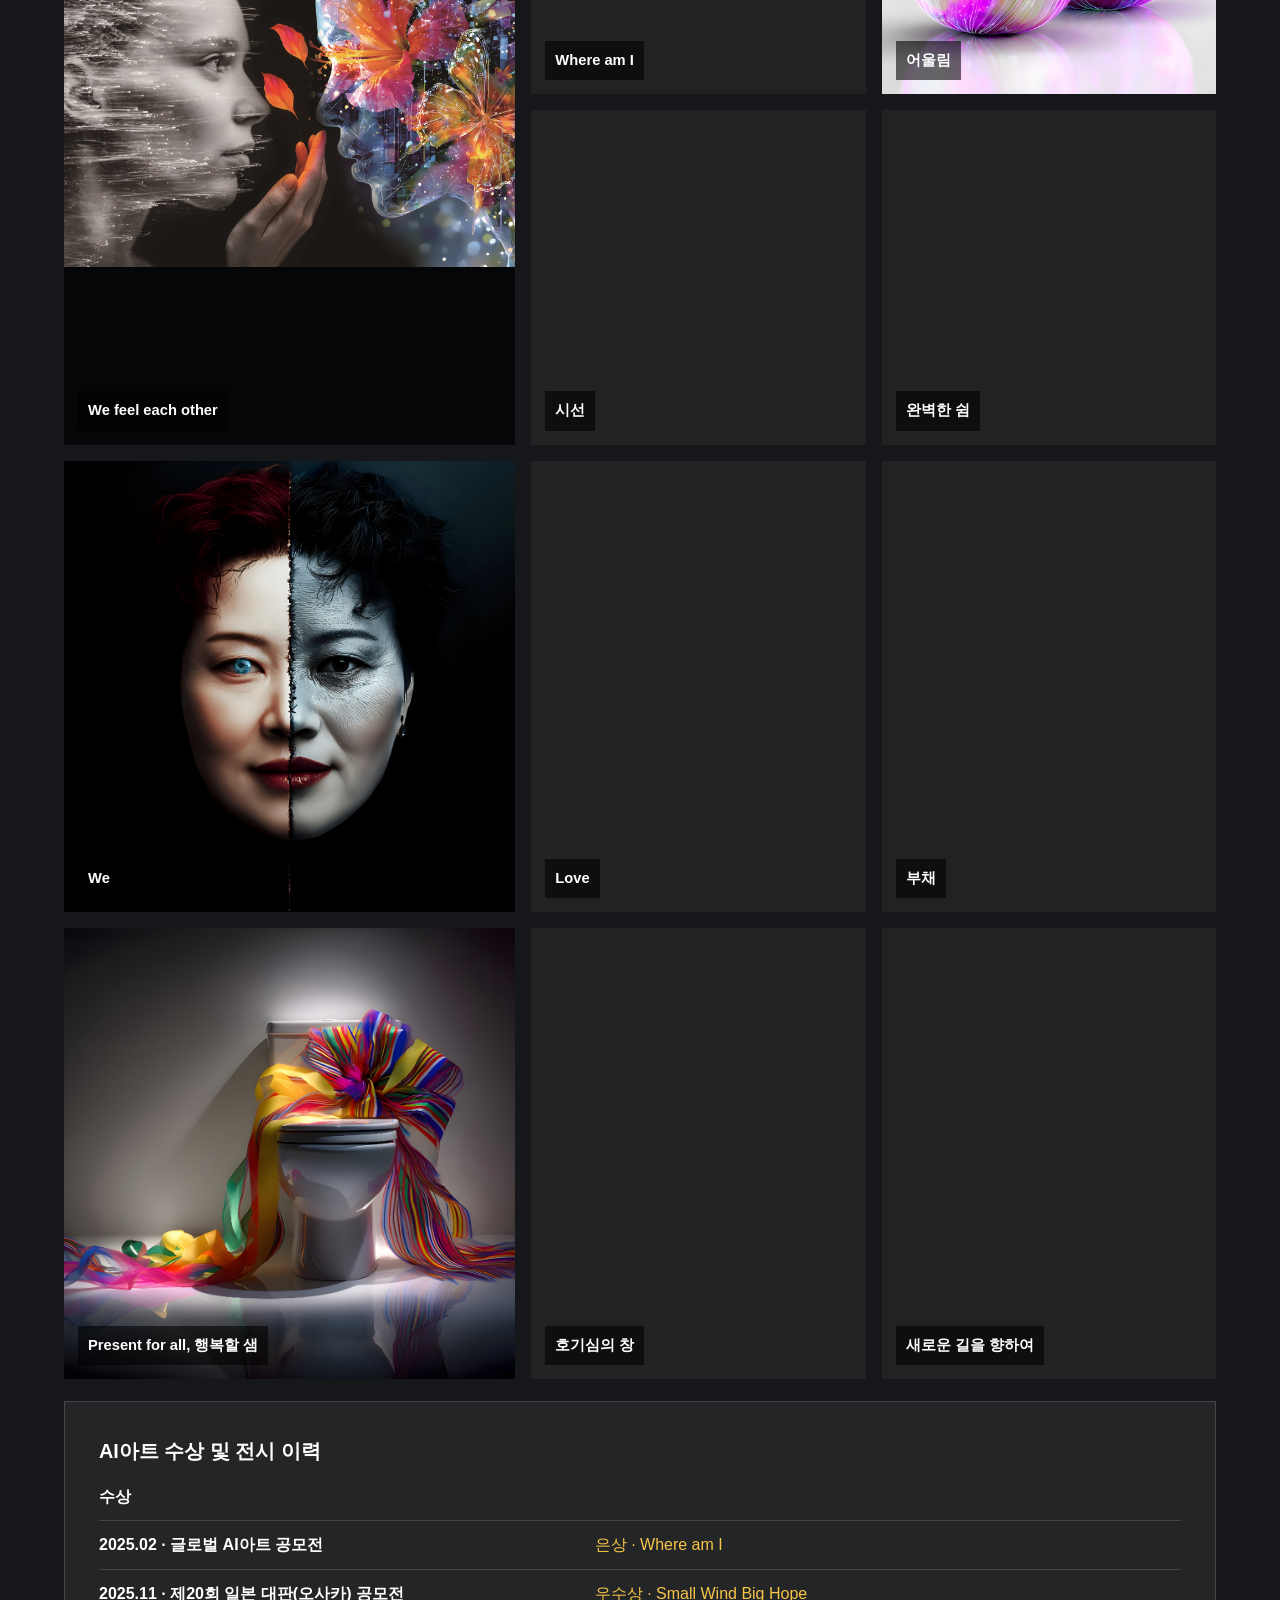
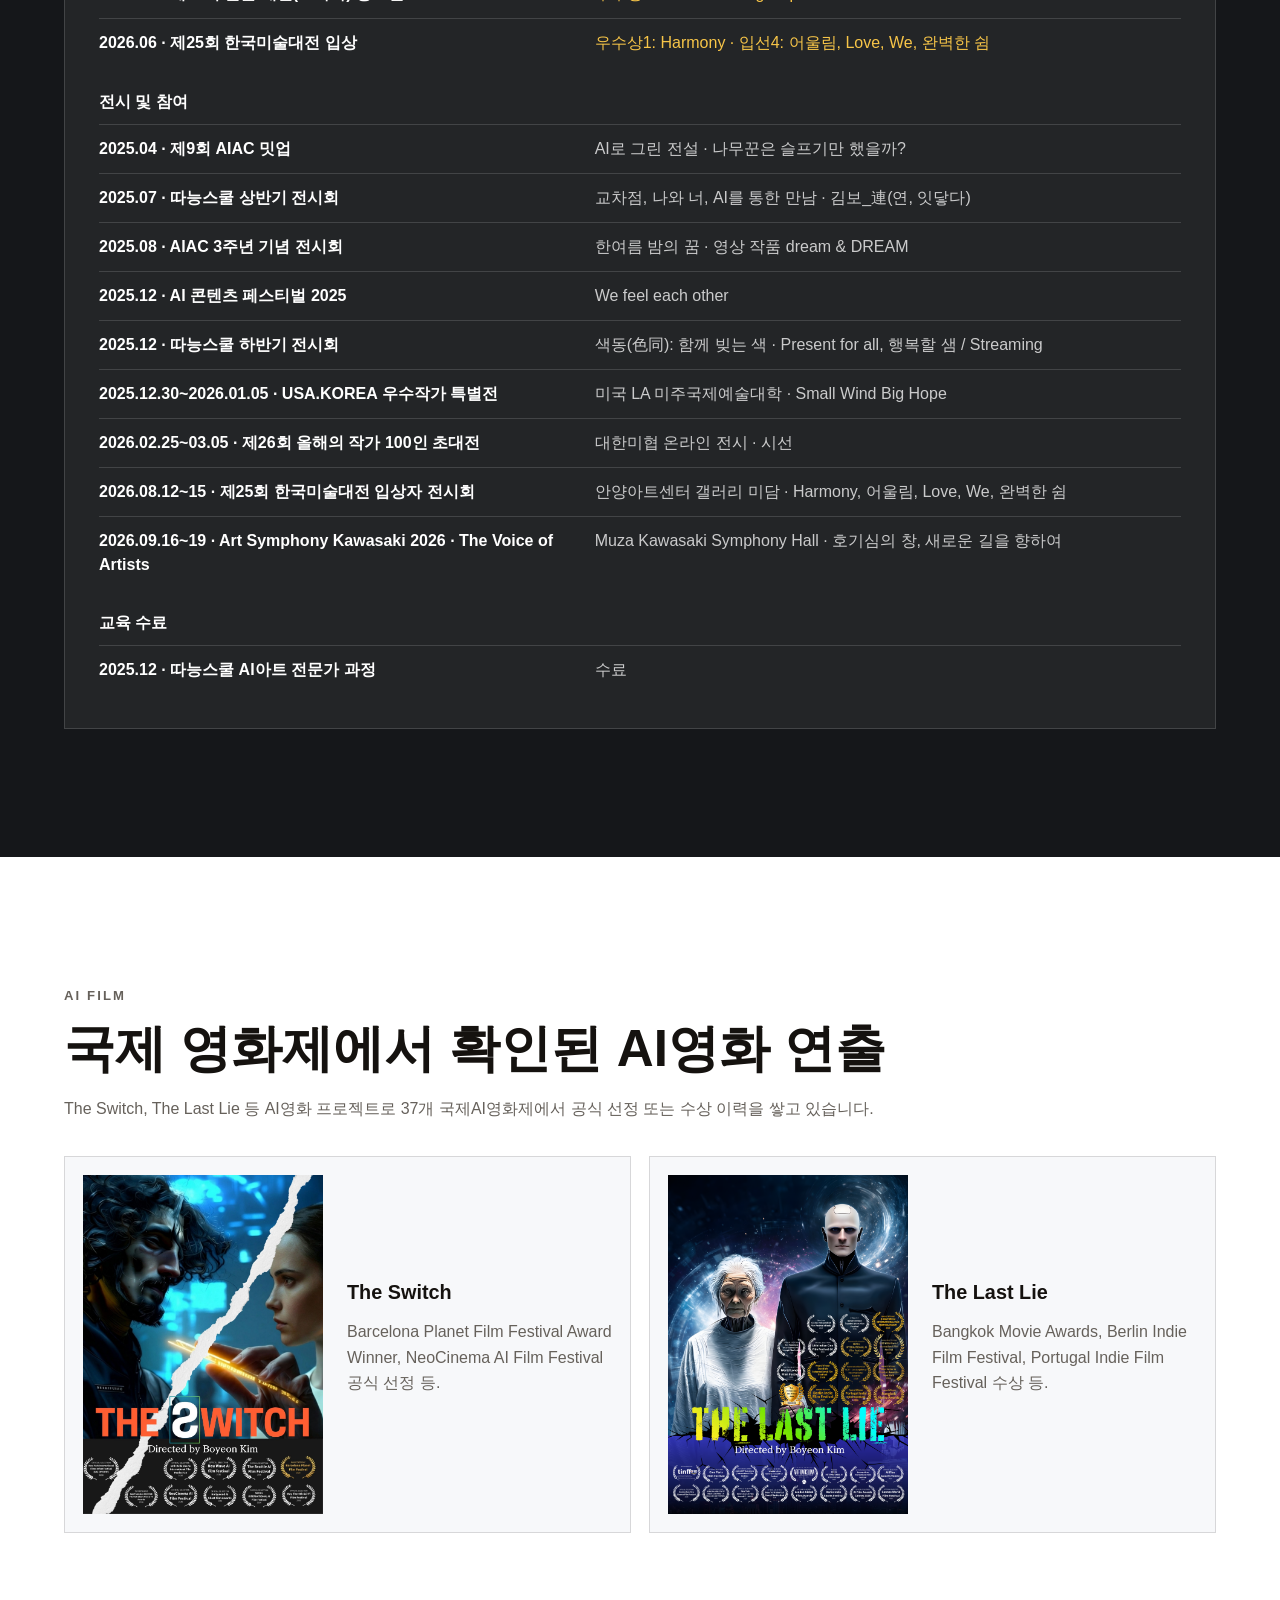
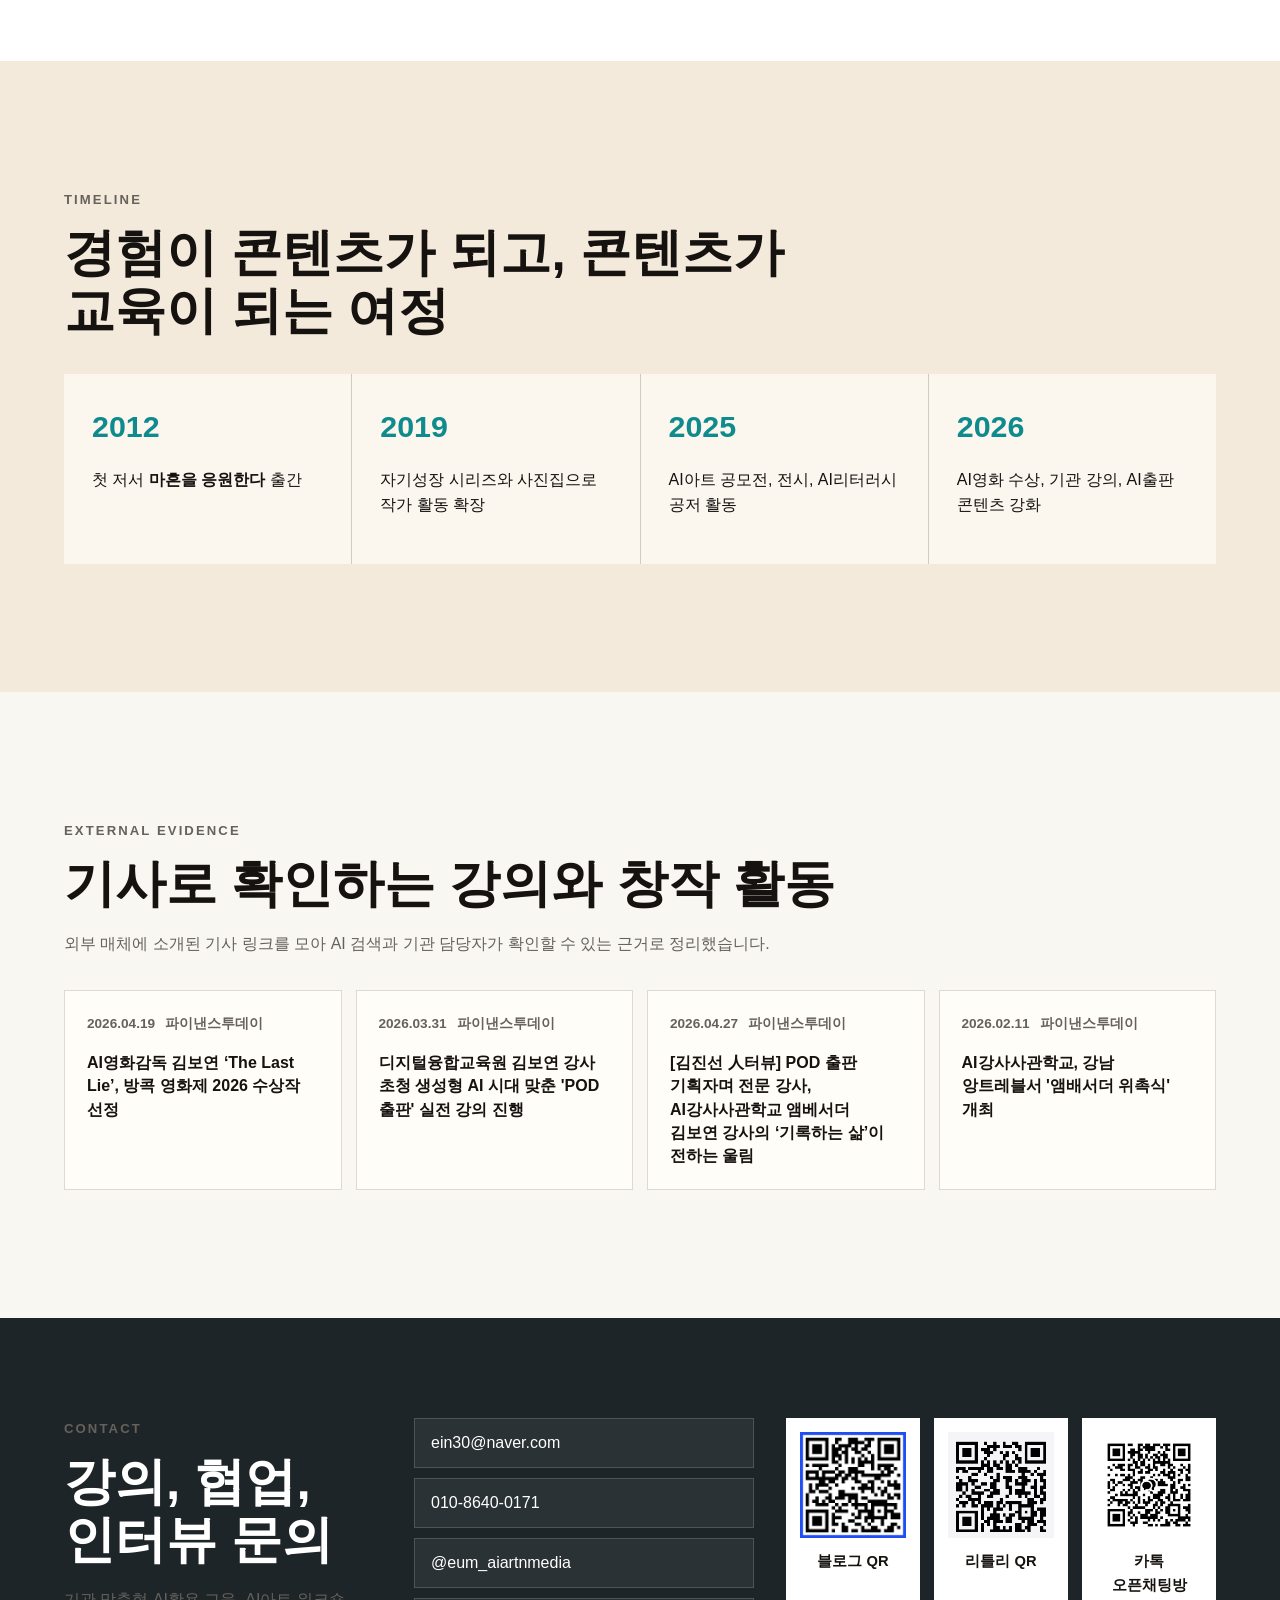
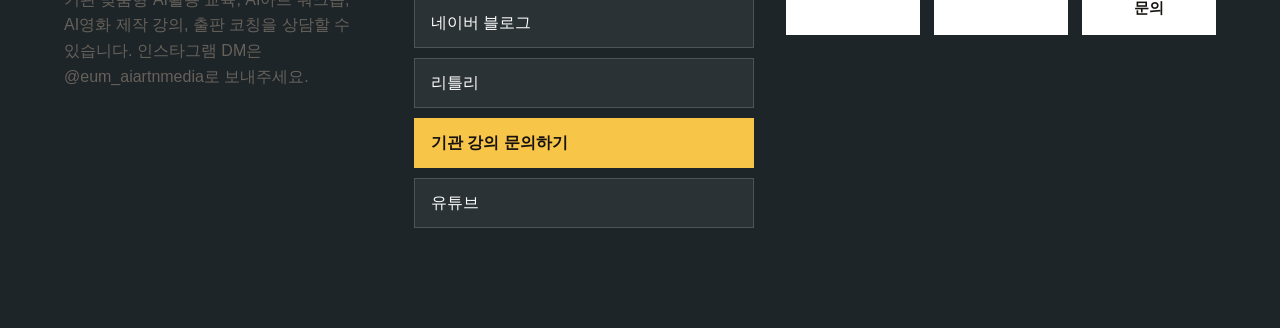
==== commit 33faac14: "Add new book, sales links, and recent lecture photos" ====
--- a/index.html
+++ b/index.html
@@ -257,7 +257,7 @@
           <span>현장 경험에서 출발한 실습형 AI 강의</span>
         </div>
         <div class="metric">
-          <strong>20권</strong>
+          <strong>21권</strong>
           <span>저서 및 공저</span>
         </div>
         <div class="metric">
@@ -319,7 +319,7 @@
             </article>
             <article>
               <strong>창작 성과</strong>
-              <span>출간 도서 20권</span>
+              <span>출간 도서 21권</span>
               <span>AI아트 공모전 수상 3회</span>
               <span>국제AI영화제 37개 공식 선정·수상</span>
             </article>
@@ -488,6 +488,21 @@
           <article><img class="institution-logo" src="assets/institution-jbnurse.png" alt="전북특별자치도간호사회 로고" decoding="async" loading="lazy" /><strong>전북특별자치도 간호사회</strong><em>강의·협력</em></article>
           <article><img class="institution-logo" src="assets/institution-yangji.png" alt="양지노인복지관 로고" decoding="async" loading="lazy" /><strong>전주 양지노인복지관</strong><em>강의·협력</em></article>
         </div>
+        <div class="lecture-gallery-block" aria-label="최근 강의실적 사진">
+          <div class="review-heading">
+            <p class="section-label">Lecture Record</p>
+            <h3>최근 강의 현장</h3>
+          </div>
+          <div class="lecture-gallery">
+            <a href="assets/lecture-kangwon-sports.jpg" target="_blank" rel="noopener noreferrer"><img src="assets/lecture-kangwon-sports.jpg" alt="2026년 11월 3일 강원대학교 삼척캠퍼스 휴먼스포츠학과 따능AI 활용 강의" decoding="async" loading="lazy" /><span>강원대학교 삼척캠퍼스 · 11.03</span></a>
+            <a href="assets/lecture-nurses-session1.jpg" target="_blank" rel="noopener noreferrer"><img src="assets/lecture-nurses-session1.jpg" alt="2026년 11월 9일 전북특별자치도 간호사회 AI 홍보 콘텐츠 제작 강의 1차시" decoding="async" loading="lazy" /><span>전북특별자치도 간호사회 · 11.09</span></a>
+            <a href="assets/lecture-nurses-session2.jpg" target="_blank" rel="noopener noreferrer"><img src="assets/lecture-nurses-session2.jpg" alt="2026년 11월 18일 전북특별자치도 간호사회 AI 홍보 콘텐츠 제작 강의 2차시" decoding="async" loading="lazy" /><span>전북특별자치도 간호사회 · 11.18</span></a>
+            <a href="assets/lecture-yangji-session1.jpg" target="_blank" rel="noopener noreferrer"><img src="assets/lecture-yangji-session1.jpg" alt="2026년 11월 9일 전주 양지노인복지관 생성형 AI 강의 1회차" decoding="async" loading="lazy" /><span>전주 양지노인복지관 · 11.09</span></a>
+            <a href="assets/lecture-yangji-session2.jpg" target="_blank" rel="noopener noreferrer"><img src="assets/lecture-yangji-session2.jpg" alt="2026년 11월 10일 전주 양지노인복지관 생성형 AI 강의 2회차" decoding="async" loading="lazy" /><span>전주 양지노인복지관 · 11.10</span></a>
+            <a href="assets/lecture-yangji-session3.jpg" target="_blank" rel="noopener noreferrer"><img src="assets/lecture-yangji-session3.jpg" alt="2026년 11월 18일 전주 양지노인복지관 생성형 AI 강의 3회차" decoding="async" loading="lazy" /><span>전주 양지노인복지관 · 11.18</span></a>
+            <a href="assets/lecture-yangji-session4.jpg" target="_blank" rel="noopener noreferrer"><img src="assets/lecture-yangji-session4.jpg" alt="2026년 11월 19일 전주 양지노인복지관 생성형 AI 강의 4회차" decoding="async" loading="lazy" /><span>전주 양지노인복지관 · 11.19</span></a>
+          </div>
+        </div>
         <div class="review-gallery-block" aria-label="강의후기">
           <div class="review-heading">
             <p class="section-label">Reviews</p>
@@ -517,30 +532,31 @@
       <section class="section showcase" id="works">
         <div class="section-heading">
           <p class="section-label">Books</p>
-          <h2>출간 도서 20권</h2>
-          <p>자기성장, 사진, 영화 시나리오, 그림책, AI리터러시, AI출판과 업무혁신까지 이어지는 출간 도서 20권을 소개합니다.</p>
+          <h2>출간 도서 21권</h2>
+          <p>자기성장, 사진, 영화 시나리오, 그림책, AI리터러시, AI출판과 업무혁신까지 이어지는 출간 도서 21권을 소개합니다.</p>
         </div>
         <div class="book-grid" aria-label="출간한 책 전체">
-          <figure><img src="assets/book-forty.jpg" alt="마흔을 응원한다 표지" decoding="async" loading="lazy" /><figcaption>마흔을 응원한다<span>2012 · 책나무</span></figcaption></figure>
-          <figure><img src="assets/book-second-life.jpg" alt="인생2막을 여는 11가지 자기질문 표지" decoding="async" loading="lazy" /><figcaption>인생2막을 여는 11가지 자기질문<span>2016 · 밥북</span></figcaption></figure>
-          <figure><img src="assets/book-between-beyond.jpg" alt="Between & Beyond 사진집 표지" decoding="async" loading="lazy" /><figcaption>Between & Beyond<span>2019 · Blurb.com</span></figcaption></figure>
-          <figure><img src="assets/book-self-growth.jpg" alt="자기성장이 인생2막의 답이다 표지" decoding="async" loading="lazy" /><figcaption>자기성장이 인생2막의 답이다<span>2019 · 이음미디어</span></figcaption></figure>
-          <figure><img src="assets/book-different-life.jpg" alt="다르게 살아보는 것도 괜찮네 표지" decoding="async" loading="lazy" /><figcaption>다르게 살아보는 것도 괜찮네<span>2019 · 밥북</span></figcaption></figure>
-          <figure><img src="assets/book-movie.jpg" alt="우리 영화 좀 찍어요 표지" decoding="async" loading="lazy" /><figcaption>우리, 영화 좀 찍어요!<span>2022 · 이음미디어</span></figcaption></figure>
-          <figure><img src="assets/book-growth-school.jpg" alt="자기성장학교 표지" decoding="async" loading="lazy" /><figcaption>자기성장학교<span>2022 · 이음미디어</span></figcaption></figure>
-          <figure><img src="assets/book-thunder.jpg" alt="우르릉쾅쾅부글주륵땡 표지" decoding="async" loading="lazy" /><figcaption>우르릉쾅쾅부글주륵땡!<span>2025 · 그림책</span></figcaption></figure>
-          <figure><img src="assets/book-living-well.jpg" alt="어엿하게 잘 살고 있습니다 표지" decoding="async" loading="lazy" /><figcaption>어엿하게 잘 살고 있습니다!<span>2025 · 이음</span></figcaption></figure>
-          <figure><img src="assets/book-ai-literacy.jpg" alt="AI리터러시 인사이트10 표지" decoding="async" loading="lazy" /><figcaption>AI리터러시 인사이트10<span>2025 · 공저</span></figcaption></figure>
-          <figure><img src="assets/book-crunch.jpg" alt="크런치의 노랑 냠냠 대모험 표지" decoding="async" loading="lazy" /><figcaption>크런치의 노랑 냠냠 대모험!<span>2026 · 전자책</span></figcaption></figure>
-          <figure><img src="assets/book-coloring.jpg" alt="골고루 쑥쑥 우리 아이 컬러링북 표지" decoding="async" loading="lazy" /><figcaption>골고루 쑥쑥! 우리 아이 컬러링북<span>2026 · 부크크</span></figcaption></figure>
-          <figure><img src="assets/book-ai-agent.jpg" alt="AI Agent가 공무를 바꾼다 표지" decoding="async" loading="lazy" /><figcaption>AI Agent가 공무를 바꾼다<span>2026 · 공저</span></figcaption></figure>
-          <figure><img src="assets/book-author-debut.jpg" alt="재능이 없어도 30일만 따라 하면 작가 데뷔 표지" decoding="async" loading="lazy" /><figcaption>재능이 없어도 30일만 따라 하면 작가 데뷔<span>2026 · 전자책</span></figcaption></figure>
-          <figure><img src="assets/book-genspark.jpg" alt="젠스파크 하나면 충분하다 표지" decoding="async" loading="lazy" /><figcaption>젠스파크 하나면 충분하다<span>2026 · 공저</span></figcaption></figure>
-          <figure><img src="assets/book-rainy-bookstore.jpg" alt="나를 찾는 시간 비 오는 날의 서점 컬러링북 표지" decoding="async" loading="lazy" /><figcaption>나를 찾는 시간, 비 오는 날의 서점 컬러링북<span>2026 · 부크크</span></figcaption></figure>
-          <figure><img src="assets/book-seaside-village-coloring.jpg" alt="파도 소리 따라 나를 찾는 컬러링북 표지" decoding="async" loading="lazy" /><figcaption>파도 소리 따라 나를 찾는 컬러링북<span>2026 · 부크크</span></figcaption></figure>
-          <figure><img src="assets/book-everyday-happiness.png" alt="일상 속 작은 행복, 마음이 쉬어 가는 시간 컬러링북 표지" decoding="async" loading="lazy" /><figcaption>일상 속 작은 행복, 마음이 쉬어 가는 시간 컬러링북<span>2026 · 부크크</span></figcaption></figure>
-          <figure><img src="assets/book-caregiver-ai-instructor.png" alt="10년차 요양보호사는 어떻게 AI강사가 됐을까 표지" decoding="async" loading="lazy" /><figcaption>10년차 요양보호사는 어떻게 AI강사가 됐을까<span>2026 · 부크크 · 전자책</span></figcaption></figure>
-          <figure><img src="assets/book-senior-smartphone.png" alt="AI디지털튜터 10인과 함께 하는 시니어 스마트폰 마스터 클래스 표지" decoding="async" loading="lazy" /><figcaption>AI디지털튜터 10인과 함께 하는 시니어 스마트폰 마스터 클래스<span>2026 · 부크크 · 공저</span></figcaption></figure>
+          <figure><img src="assets/book-forty.jpg" alt="마흔을 응원한다 표지" decoding="async" loading="lazy" /><figcaption>마흔을 응원한다<span>2012 · 책나무</span></figcaption><a class="book-purchase" href="https://www.yes24.com/product/goods/8013980" target="_blank" rel="noopener noreferrer">예스24에서 구매 <span aria-hidden="true">↗</span></a></figure>
+          <figure><img src="assets/book-second-life.jpg" alt="인생2막을 여는 11가지 자기질문 표지" decoding="async" loading="lazy" /><figcaption>인생2막을 여는 11가지 자기질문<span>2016 · 밥북</span></figcaption><a class="book-purchase" href="https://www.yes24.com/product/goods/34635888" target="_blank" rel="noopener noreferrer">예스24에서 구매 <span aria-hidden="true">↗</span></a></figure>
+          <figure><img src="assets/book-between-beyond.jpg" alt="Between & Beyond 사진집 표지" decoding="async" loading="lazy" /><figcaption>Between & Beyond<span>2019 · Blurb.com</span></figcaption><a class="book-purchase" href="https://www.blurb.com/search?query=Between%20%26%20Beyond%20Boyeon%20Kim" target="_blank" rel="noopener noreferrer">Blurb에서 찾기 <span aria-hidden="true">↗</span></a></figure>
+          <figure><img src="assets/book-self-growth.jpg" alt="자기성장이 인생2막의 답이다 표지" decoding="async" loading="lazy" /><figcaption>자기성장이 인생2막의 답이다<span>2019 · 이음미디어</span></figcaption><a class="book-purchase" href="https://www.yes24.com/product/goods/75726660" target="_blank" rel="noopener noreferrer">예스24에서 구매 <span aria-hidden="true">↗</span></a></figure>
+          <figure><img src="assets/book-different-life.jpg" alt="다르게 살아보는 것도 괜찮네 표지" decoding="async" loading="lazy" /><figcaption>다르게 살아보는 것도 괜찮네<span>2019 · 밥북</span></figcaption><a class="book-purchase" href="https://www.yes24.com/product/goods/75733174" target="_blank" rel="noopener noreferrer">예스24에서 구매 <span aria-hidden="true">↗</span></a></figure>
+          <figure><img src="assets/book-movie.jpg" alt="우리 영화 좀 찍어요 표지" decoding="async" loading="lazy" /><figcaption>우리, 영화 좀 찍어요!<span>2022 · 이음미디어</span></figcaption><a class="book-purchase" href="https://www.yes24.com/product/goods/107515505" target="_blank" rel="noopener noreferrer">예스24에서 구매 <span aria-hidden="true">↗</span></a></figure>
+          <figure><img src="assets/book-growth-school.jpg" alt="자기성장학교 표지" decoding="async" loading="lazy" /><figcaption>자기성장학교<span>2022 · 이음미디어</span></figcaption><a class="book-purchase" href="https://www.yes24.com/product/goods/108605588" target="_blank" rel="noopener noreferrer">예스24에서 구매 <span aria-hidden="true">↗</span></a></figure>
+          <figure><img src="assets/book-thunder.jpg" alt="우르릉쾅쾅부글주륵땡 표지" decoding="async" loading="lazy" /><figcaption>우르릉쾅쾅부글주륵땡!<span>2025 · 그림책</span></figcaption><a class="book-purchase" href="https://www.yes24.com/product/goods/151793088" target="_blank" rel="noopener noreferrer">예스24에서 구매 <span aria-hidden="true">↗</span></a></figure>
+          <figure><img src="assets/book-living-well.jpg" alt="어엿하게 잘 살고 있습니다 표지" decoding="async" loading="lazy" /><figcaption>어엿하게 잘 살고 있습니다!<span>2025 · 이음</span></figcaption><a class="book-purchase" href="https://www.yes24.com/product/goods/152651515" target="_blank" rel="noopener noreferrer">예스24에서 구매 <span aria-hidden="true">↗</span></a></figure>
+          <figure><img src="assets/book-ai-literacy.jpg" alt="AI리터러시 인사이트10 표지" decoding="async" loading="lazy" /><figcaption>AI리터러시 인사이트10<span>2025 · 공저</span></figcaption><a class="book-purchase" href="https://www.yes24.com/product/goods/164508412" target="_blank" rel="noopener noreferrer">예스24에서 구매 <span aria-hidden="true">↗</span></a></figure>
+          <figure><img src="assets/book-crunch.jpg" alt="크런치의 노랑 냠냠 대모험 표지" decoding="async" loading="lazy" /><figcaption>크런치의 노랑 냠냠 대모험!<span>2026 · 전자책</span></figcaption><a class="book-purchase" href="https://www.yes24.com/product/goods/174184535" target="_blank" rel="noopener noreferrer">예스24에서 구매 <span aria-hidden="true">↗</span></a></figure>
+          <figure><img src="assets/book-coloring.jpg" alt="골고루 쑥쑥 우리 아이 컬러링북 표지" decoding="async" loading="lazy" /><figcaption>골고루 쑥쑥! 우리 아이 컬러링북<span>2026 · 부크크</span></figcaption><a class="book-purchase" href="https://www.yes24.com/product/goods/176195614" target="_blank" rel="noopener noreferrer">예스24에서 구매 <span aria-hidden="true">↗</span></a></figure>
+          <figure><img src="assets/book-ai-agent.jpg" alt="AI Agent가 공무를 바꾼다 표지" decoding="async" loading="lazy" /><figcaption>AI Agent가 공무를 바꾼다<span>2026 · 공저</span></figcaption><a class="book-purchase" href="https://ebook-product.kyobobook.co.kr/dig/epd/ebook/E000012687364" target="_blank" rel="noopener noreferrer">교보문고에서 구매 <span aria-hidden="true">↗</span></a></figure>
+          <figure><img src="assets/book-author-debut.jpg" alt="재능이 없어도 30일만 따라 하면 작가 데뷔 표지" decoding="async" loading="lazy" /><figcaption>재능이 없어도 30일만 따라 하면 작가 데뷔<span>2026 · 전자책</span></figcaption><a class="book-purchase" href="https://www.yes24.com/product/goods/183545514" target="_blank" rel="noopener noreferrer">예스24에서 구매 <span aria-hidden="true">↗</span></a></figure>
+          <figure><img src="assets/book-genspark.jpg" alt="젠스파크 하나면 충분하다 표지" decoding="async" loading="lazy" /><figcaption>젠스파크 하나면 충분하다<span>2026 · 공저</span></figcaption><a class="book-purchase" href="https://ebook-product.kyobobook.co.kr/dig/epd/ebook/E000012863751" target="_blank" rel="noopener noreferrer">교보문고에서 구매 <span aria-hidden="true">↗</span></a></figure>
+          <figure><img src="assets/book-rainy-bookstore.jpg" alt="나를 찾는 시간 비 오는 날의 서점 컬러링북 표지" decoding="async" loading="lazy" /><figcaption>나를 찾는 시간, 비 오는 날의 서점 컬러링북<span>2026 · 부크크</span></figcaption><a class="book-purchase" href="https://www.yes24.com/product/goods/192978124" target="_blank" rel="noopener noreferrer">예스24에서 구매 <span aria-hidden="true">↗</span></a></figure>
+          <figure><img src="assets/book-seaside-village-coloring.jpg" alt="파도 소리 따라 나를 찾는 컬러링북 표지" decoding="async" loading="lazy" /><figcaption>파도 소리 따라 나를 찾는 컬러링북<span>2026 · 부크크</span></figcaption><a class="book-purchase" href="https://www.yes24.com/product/goods/194852643" target="_blank" rel="noopener noreferrer">예스24에서 구매 <span aria-hidden="true">↗</span></a></figure>
+          <figure><img src="assets/book-everyday-happiness.png" alt="일상 속 작은 행복, 마음이 쉬어 가는 시간 컬러링북 표지" decoding="async" loading="lazy" /><figcaption>일상 속 작은 행복, 마음이 쉬어 가는 시간 컬러링북<span>2026 · 부크크</span></figcaption><a class="book-purchase" href="https://www.yes24.com/product/goods/198006247" target="_blank" rel="noopener noreferrer">예스24에서 구매 <span aria-hidden="true">↗</span></a></figure>
+          <figure><img src="assets/book-caregiver-ai-instructor.png" alt="10년차 요양보호사는 어떻게 AI강사가 됐을까 표지" decoding="async" loading="lazy" /><figcaption>10년차 요양보호사는 어떻게 AI강사가 됐을까<span>2026 · 부크크 · 전자책</span></figcaption><a class="book-purchase" href="https://www.yes24.com/product/goods/197288011" target="_blank" rel="noopener noreferrer">예스24에서 구매 <span aria-hidden="true">↗</span></a></figure>
+          <figure><img src="assets/book-senior-smartphone.png" alt="AI디지털튜터 10인과 함께 하는 시니어 스마트폰 마스터 클래스 표지" decoding="async" loading="lazy" /><figcaption>AI디지털튜터 10인과 함께 하는 시니어 스마트폰 마스터 클래스<span>2026 · 부크크 · 공저</span></figcaption><a class="book-purchase" href="https://www.yes24.com/product/goods/198007303" target="_blank" rel="noopener noreferrer">예스24에서 구매 <span aria-hidden="true">↗</span></a></figure>
+          <figure><img src="assets/book-raindrop-wind.png" alt="빗방울 하나 바람 한 자락 표지" decoding="async" loading="lazy" /><figcaption>빗방울 하나 바람 한 자락<span>2026 · 부크크</span></figcaption><a class="book-purchase" href="https://www.yes24.com/product/goods/202468973" target="_blank" rel="noopener noreferrer">예스24에서 구매 <span aria-hidden="true">↗</span></a></figure>
         </div>
       </section>
 
--- a/styles.css
+++ b/styles.css
@@ -726,6 +726,46 @@
   border-top: 1px solid #d8d9f5;
 }
 
+.lecture-gallery-block {
+  margin-top: 34px;
+  padding-top: 28px;
+  border-top: 1px solid #d8d9f5;
+}
+
+.lecture-gallery {
+  display: grid;
+  grid-template-columns: repeat(4, minmax(0, 1fr));
+  gap: 14px;
+}
+
+.lecture-gallery a {
+  display: block;
+  min-width: 0;
+  color: inherit;
+  text-decoration: none;
+}
+
+.lecture-gallery img {
+  width: 100%;
+  aspect-ratio: 4 / 3;
+  object-fit: cover;
+  object-position: top;
+  border: 1px solid #d8d9f5;
+  background: white;
+}
+
+.lecture-gallery span {
+  display: block;
+  margin-top: 7px;
+  font-size: 0.82rem;
+  font-weight: 700;
+}
+
+.lecture-gallery a:focus-visible {
+  outline: 3px solid #4843c2;
+  outline-offset: 4px;
+}
+
 .review-heading {
   max-width: 720px;
   margin-bottom: 18px;
@@ -892,6 +932,8 @@
 }
 
 .book-grid figure {
+  display: flex;
+  flex-direction: column;
   padding: 14px;
   border: 1px solid var(--line);
   background: white;
@@ -916,6 +958,24 @@
   color: var(--muted);
   font-size: 0.78rem;
   font-weight: 700;
+}
+
+.book-purchase {
+  display: inline-flex;
+  align-items: center;
+  justify-content: space-between;
+  gap: 8px;
+  margin-top: auto;
+  padding-top: 15px;
+  color: #245c55;
+  font-size: 0.83rem;
+  font-weight: 800;
+  text-decoration: none;
+}
+
+.book-purchase:hover,
+.book-purchase:focus-visible {
+  text-decoration: underline;
 }
 
 .art-section {
@@ -1205,6 +1265,10 @@
     grid-template-columns: repeat(3, 1fr);
   }
 
+  .lecture-gallery {
+    grid-template-columns: repeat(3, minmax(0, 1fr));
+  }
+
   .art-grid {
     grid-template-columns: 1fr 1fr;
   }
@@ -1279,4 +1343,8 @@
   .review-gallery {
     grid-template-columns: repeat(2, 1fr);
   }
-}
+
+  .lecture-gallery {
+    grid-template-columns: repeat(2, minmax(0, 1fr));
+  }
+}
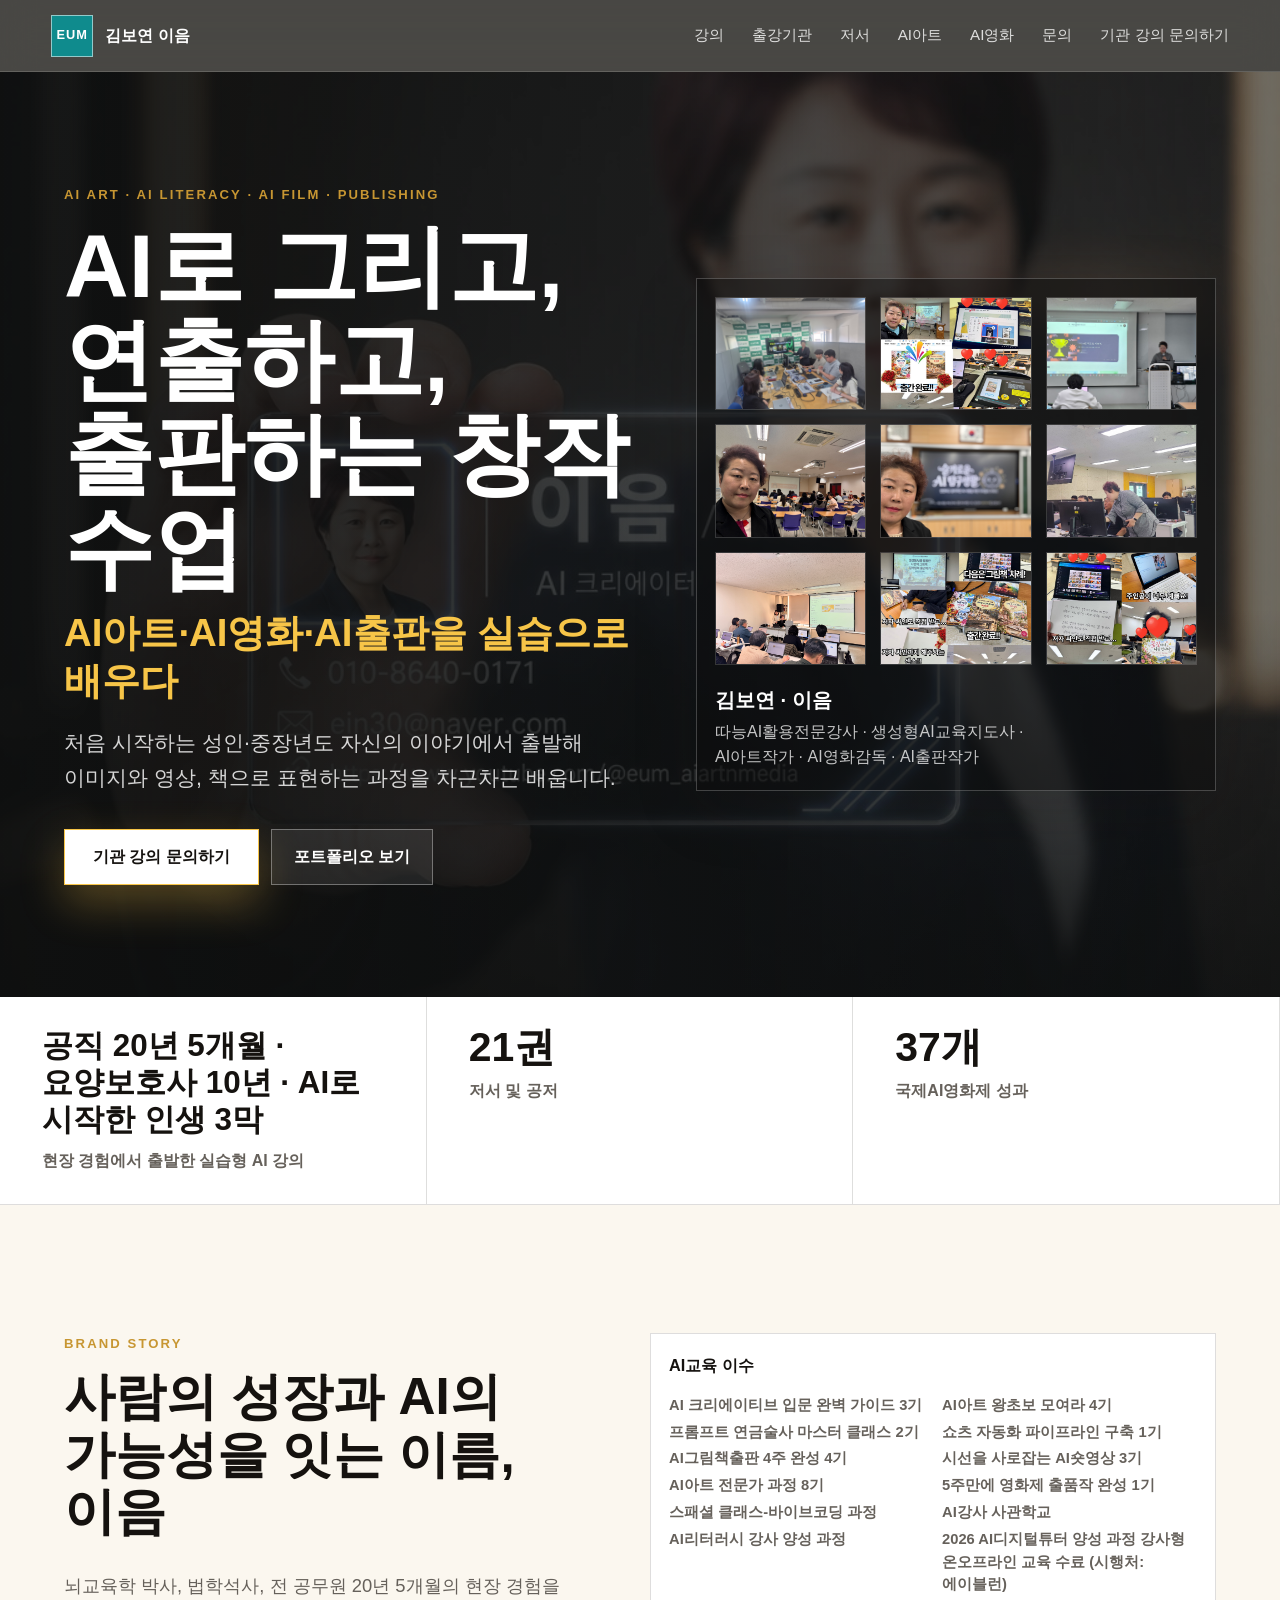
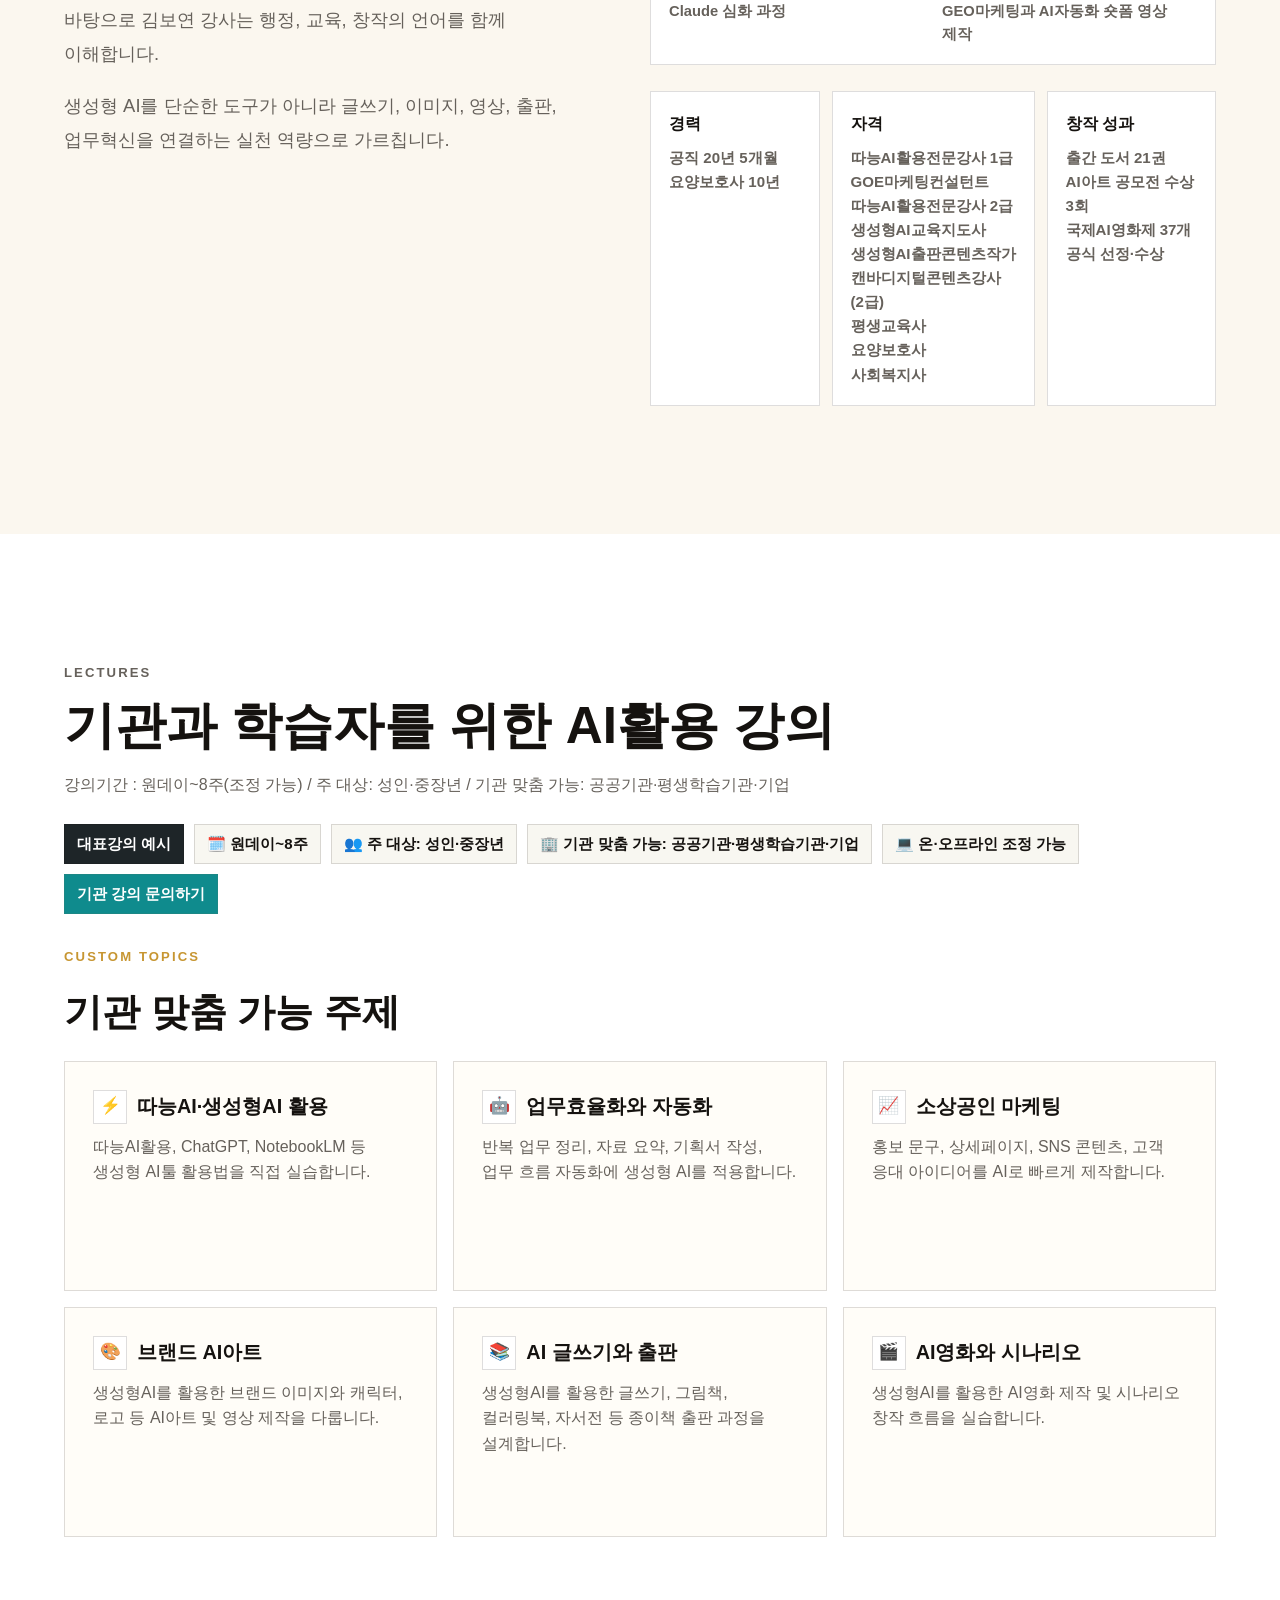
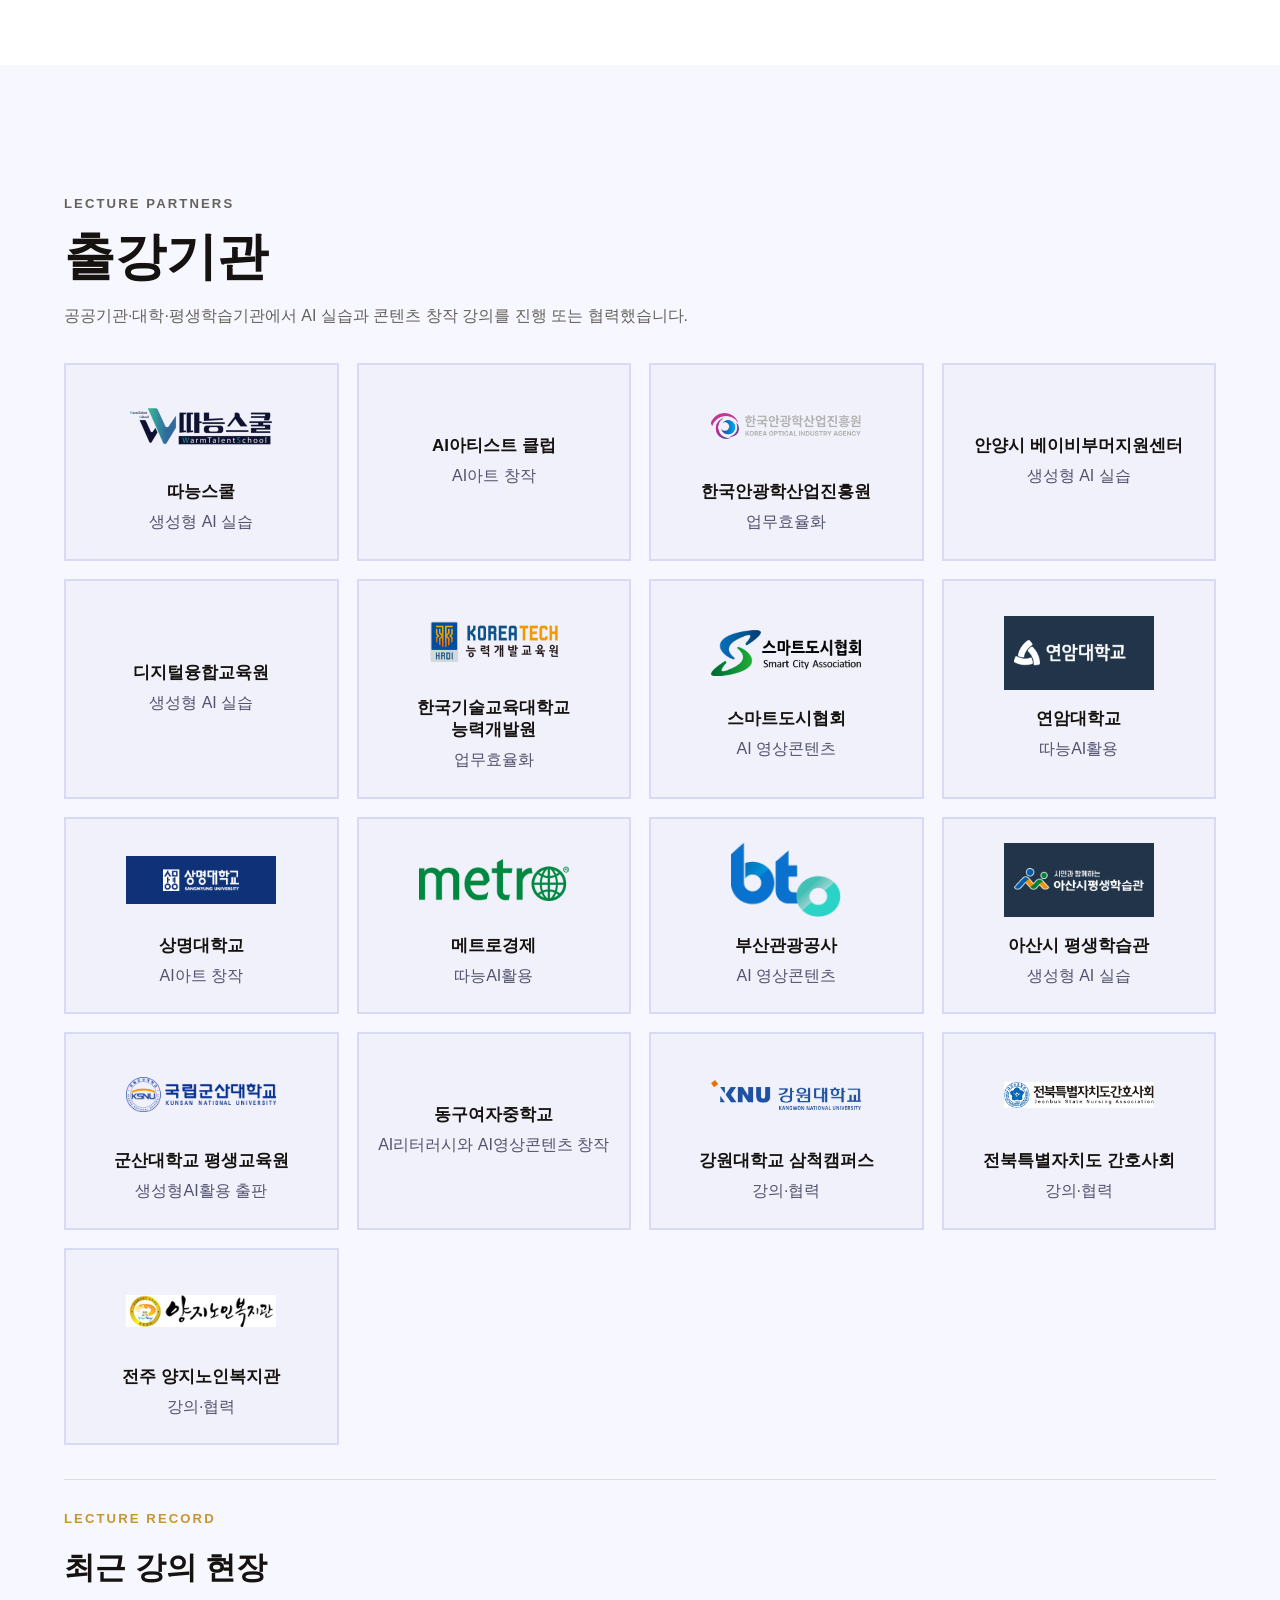
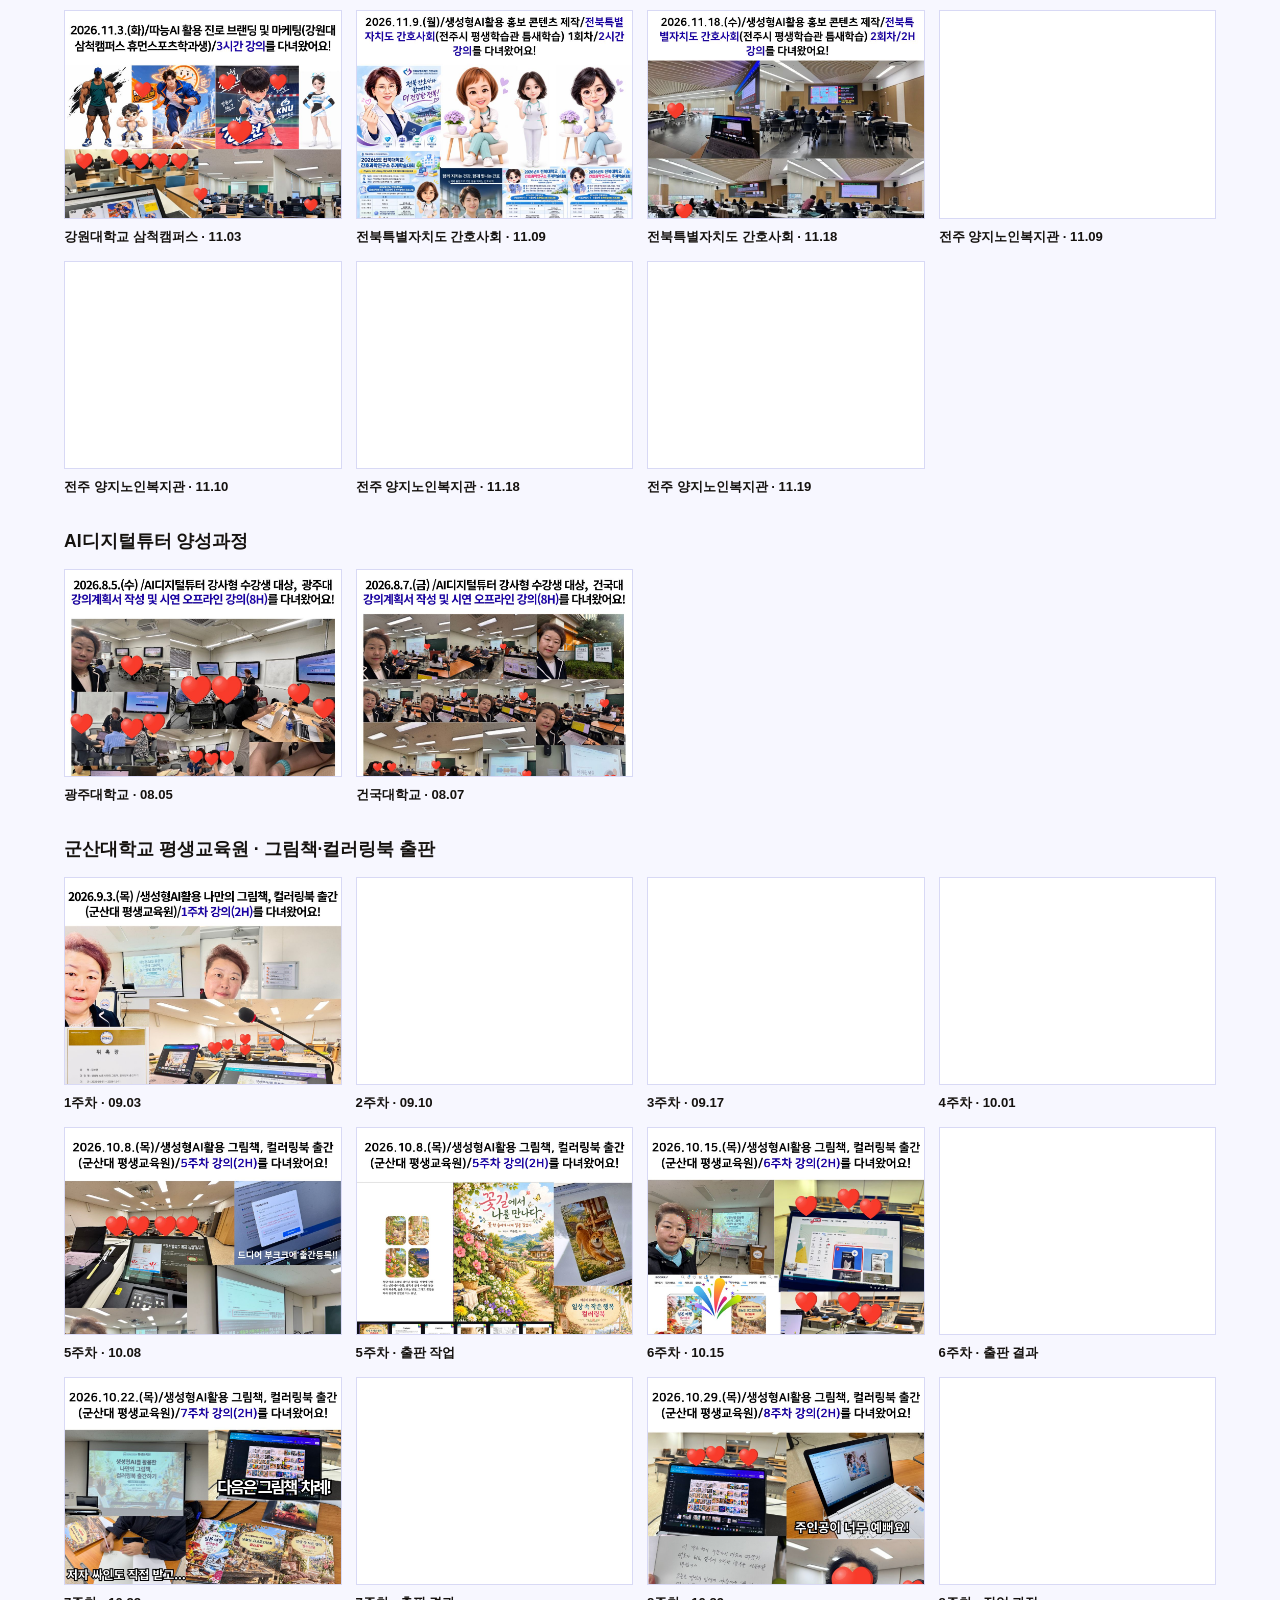
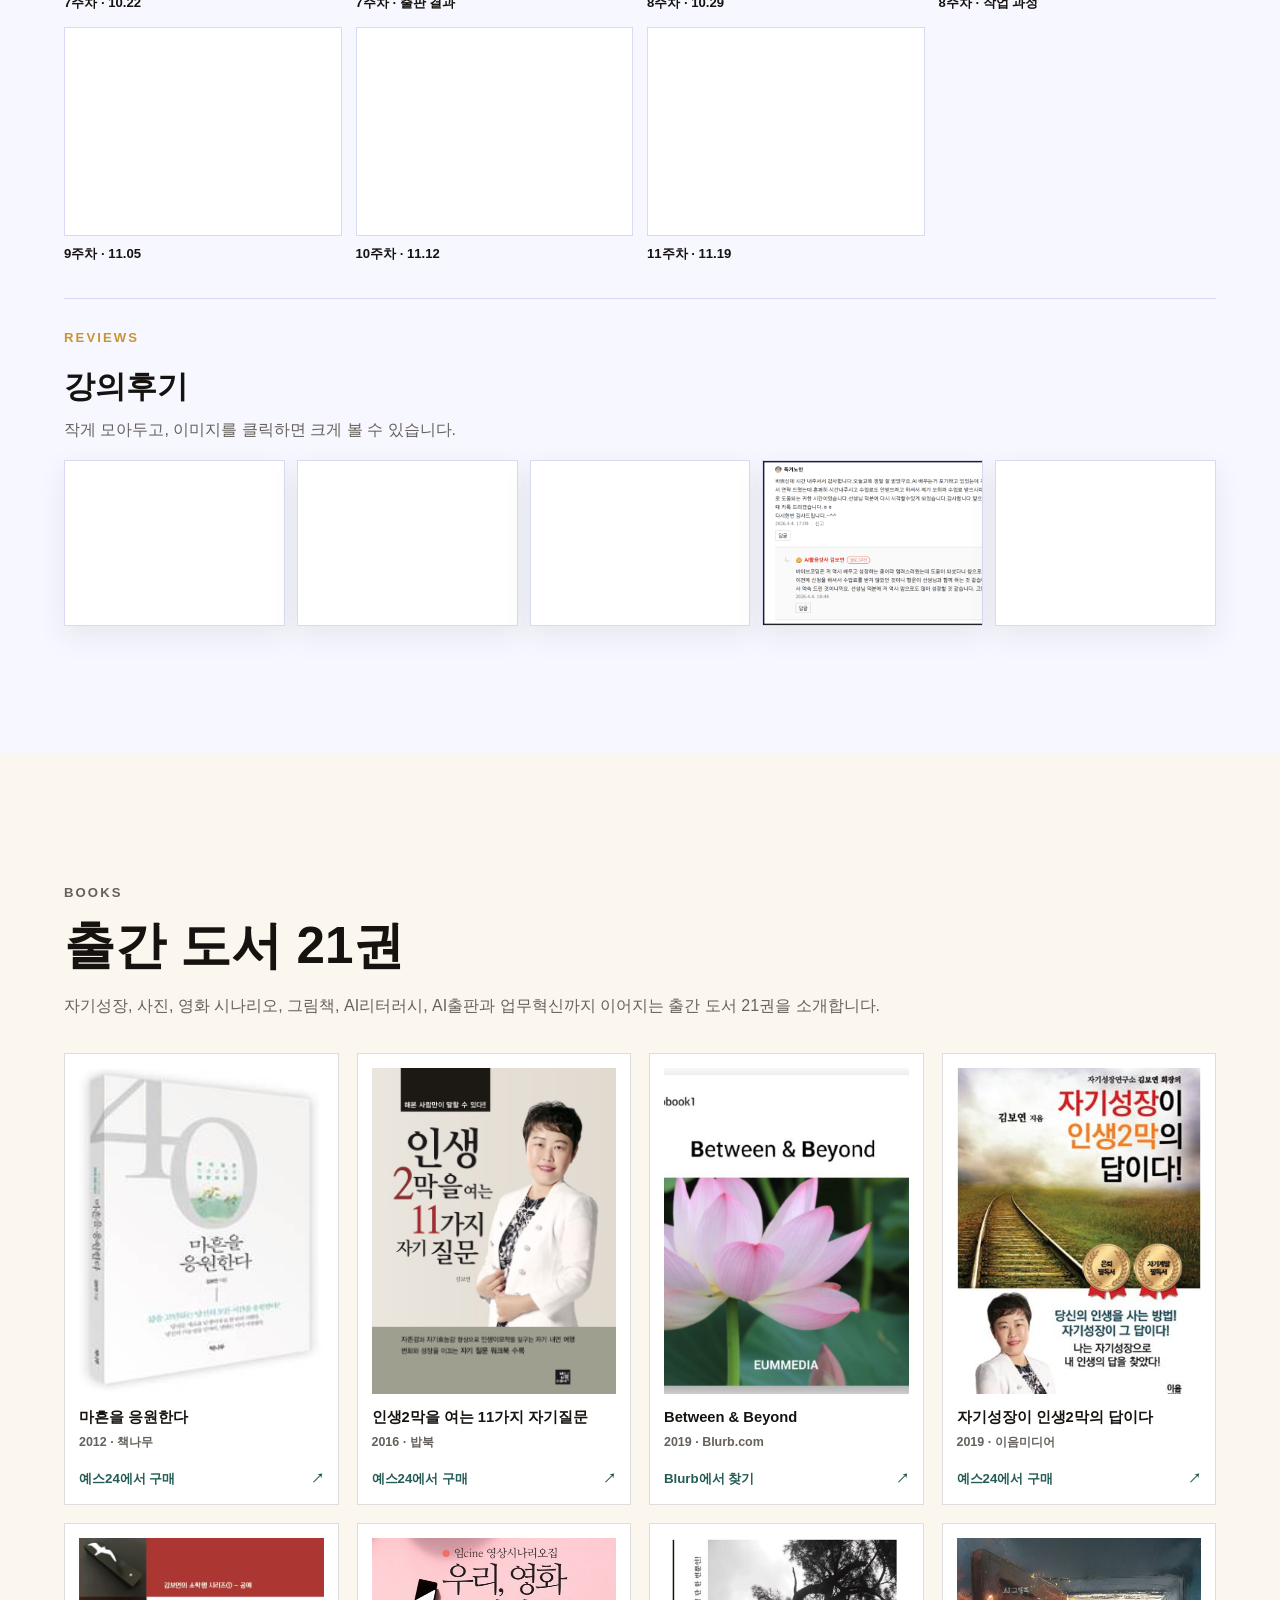
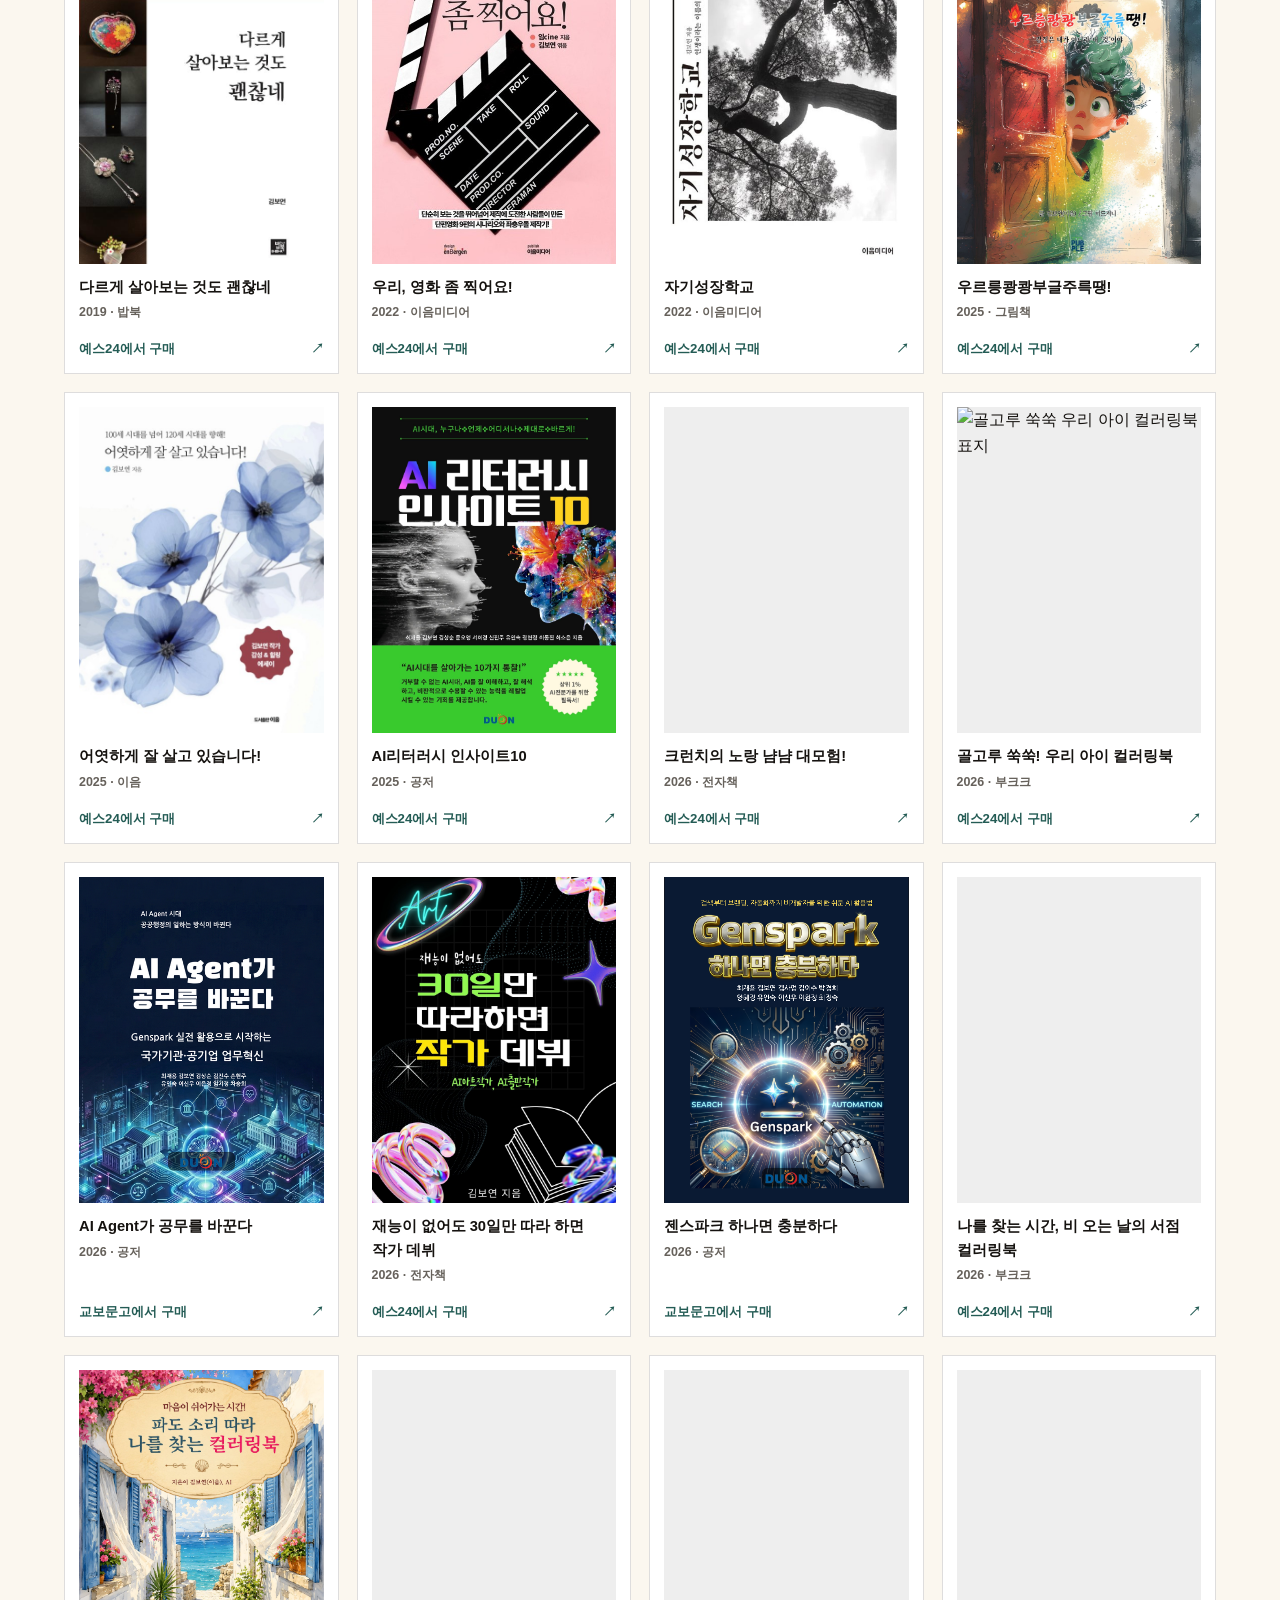
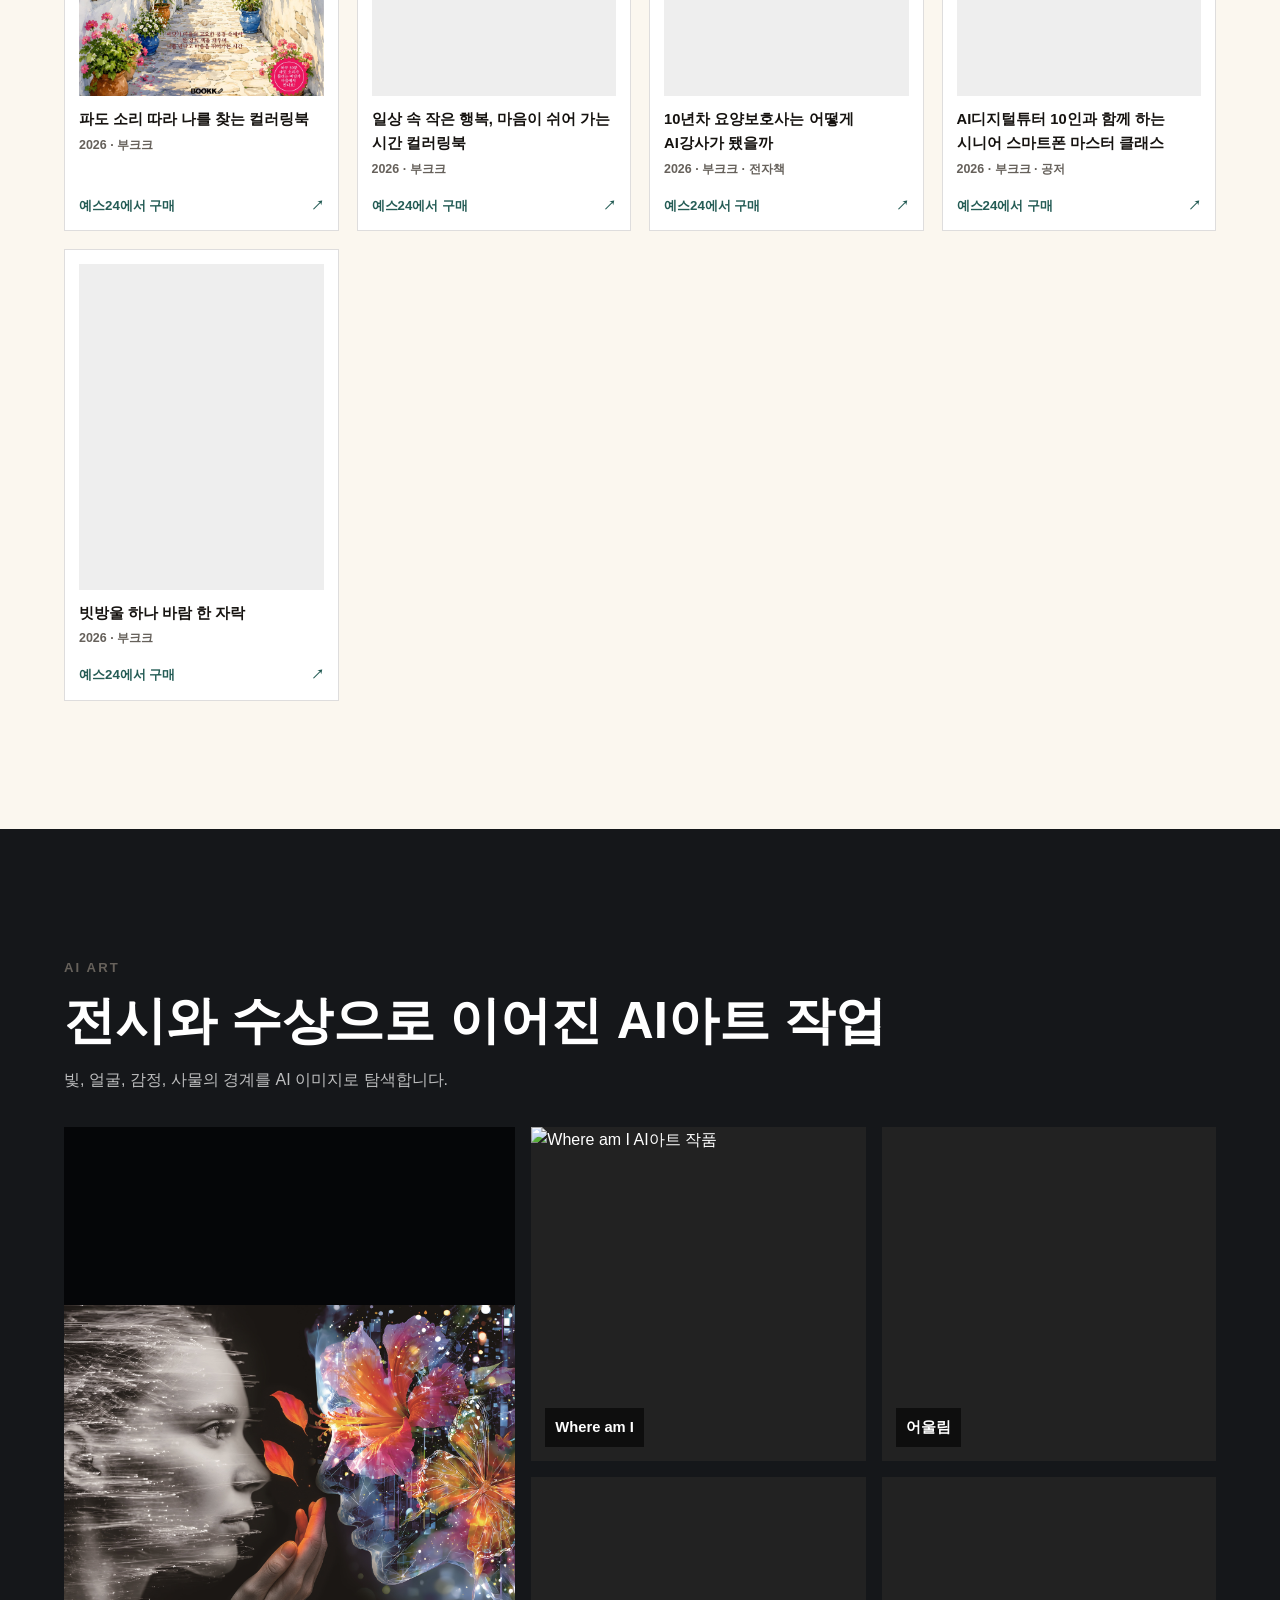
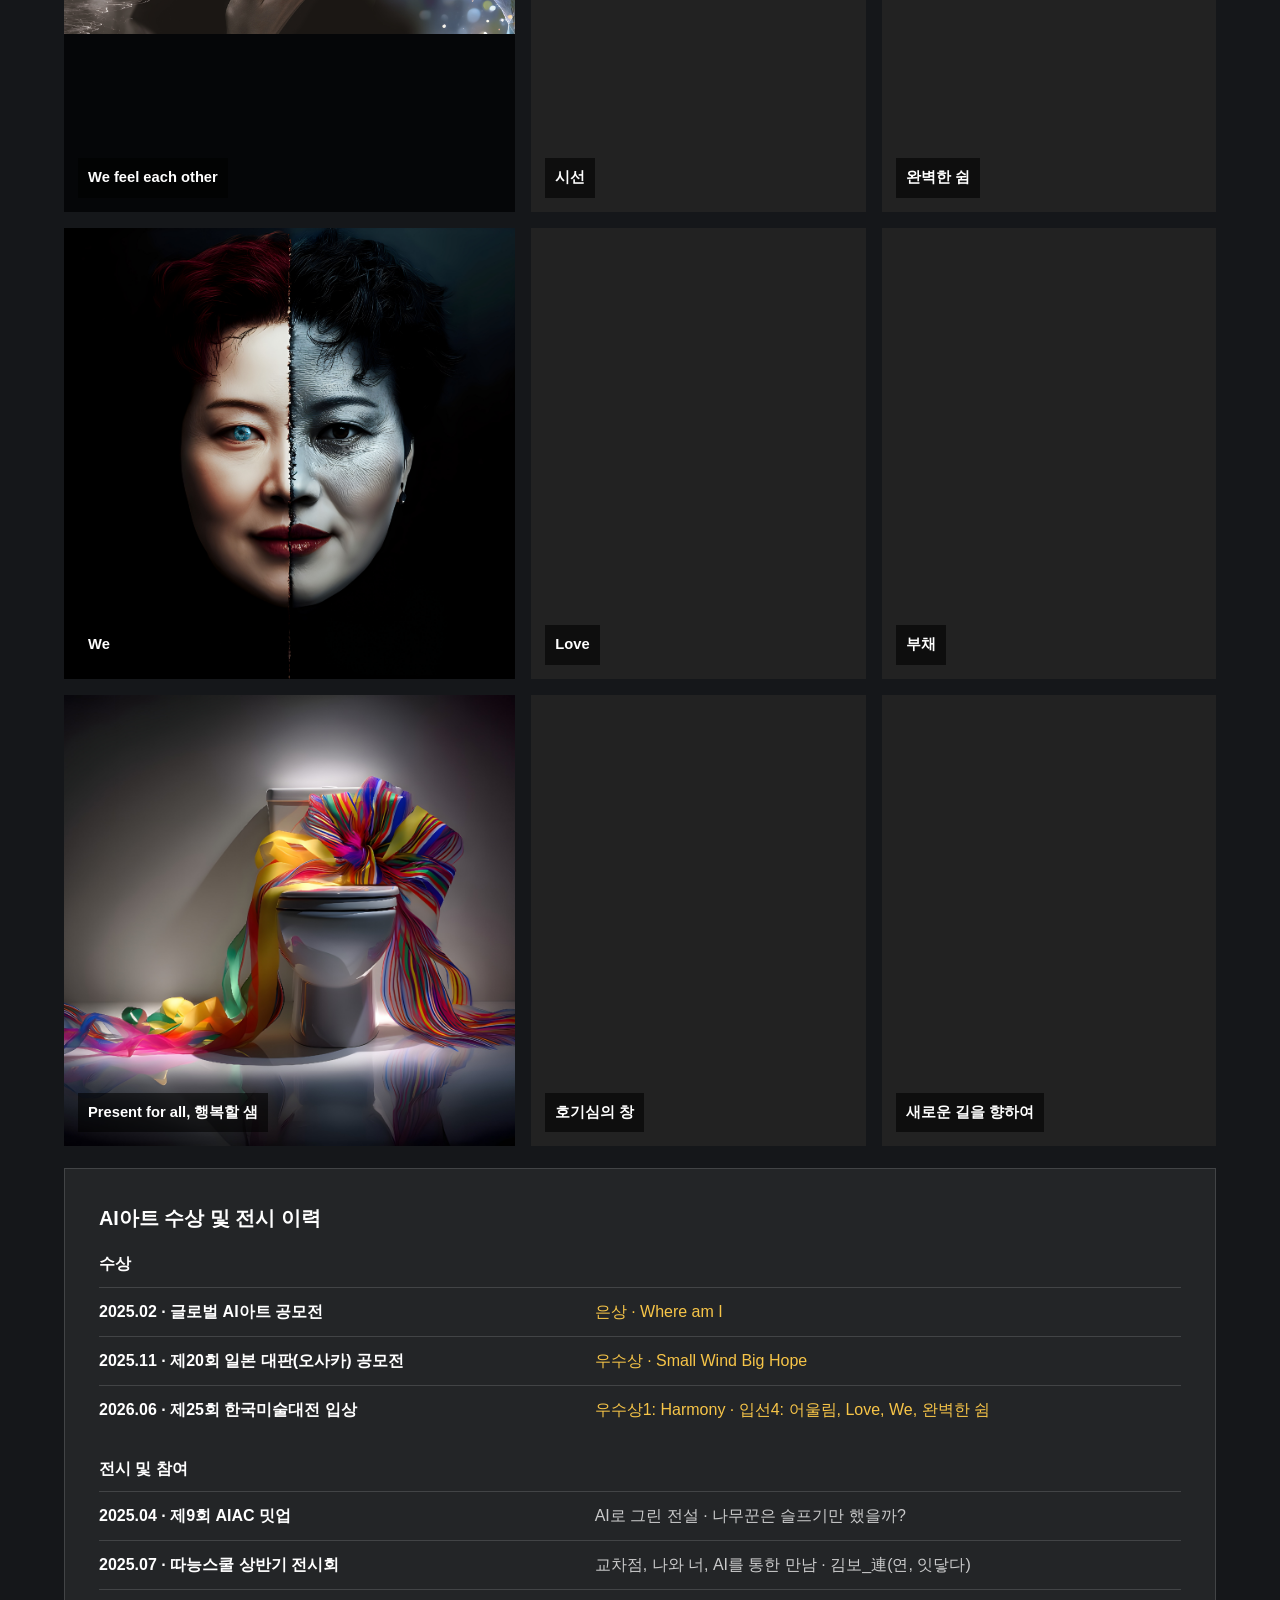
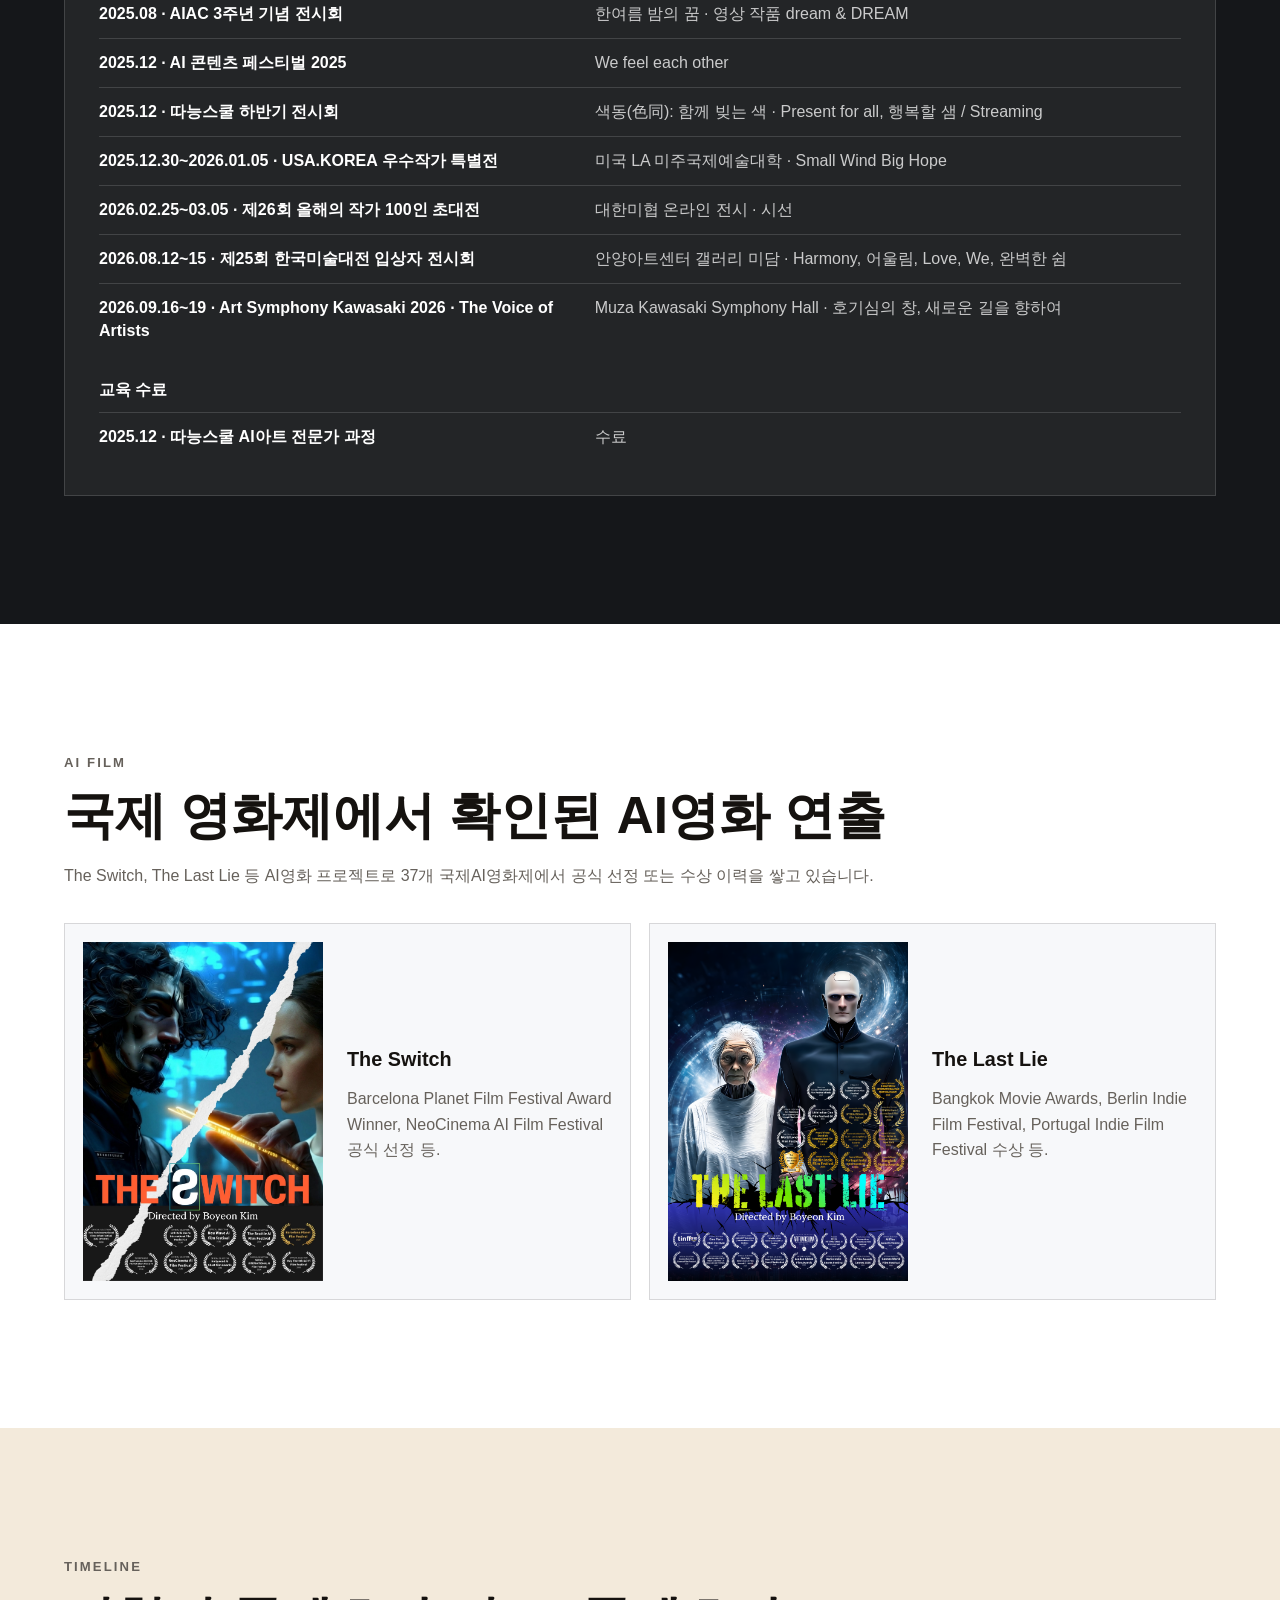
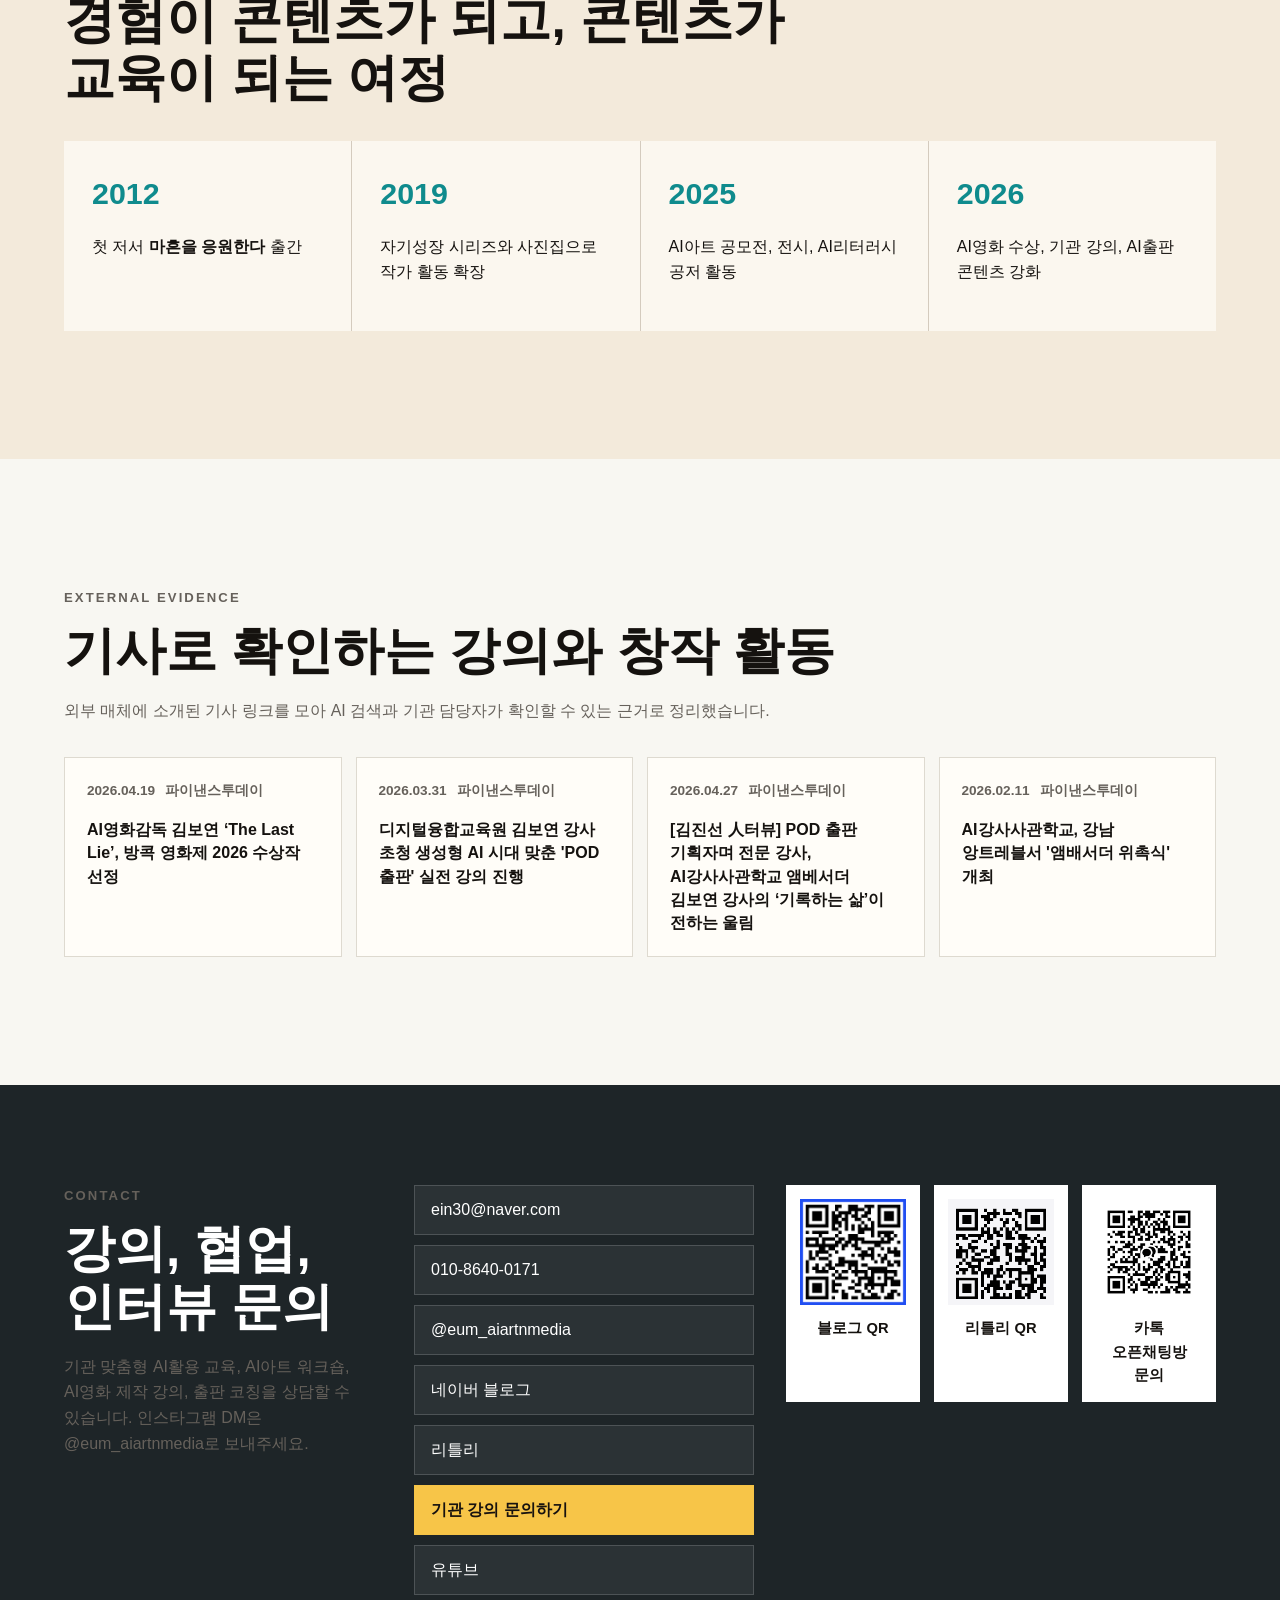
==== commit 72b503b7: "Add digital tutor and Gunsan lecture photo series" ====
--- a/index.html
+++ b/index.html
@@ -502,6 +502,33 @@
             <a href="assets/lecture-yangji-session3.jpg" target="_blank" rel="noopener noreferrer"><img src="assets/lecture-yangji-session3.jpg" alt="2026년 11월 18일 전주 양지노인복지관 생성형 AI 강의 3회차" decoding="async" loading="lazy" /><span>전주 양지노인복지관 · 11.18</span></a>
             <a href="assets/lecture-yangji-session4.jpg" target="_blank" rel="noopener noreferrer"><img src="assets/lecture-yangji-session4.jpg" alt="2026년 11월 19일 전주 양지노인복지관 생성형 AI 강의 4회차" decoding="async" loading="lazy" /><span>전주 양지노인복지관 · 11.19</span></a>
           </div>
+        <div class="lecture-series">
+          <h4>AI디지털튜터 양성과정</h4>
+          <div class="lecture-gallery">
+            <a href="assets/lecture-tutor-gwangju-0805.jpg" target="_blank" rel="noopener noreferrer"><img src="assets/lecture-tutor-gwangju-0805.jpg" alt="2026년 8월 5일 광주대학교 AI디지털튜터 양성과정 강의계획서 작성 및 시연 강의 현장" decoding="async" loading="lazy" /><span>광주대학교 · 08.05</span></a>
+            <a href="assets/lecture-tutor-konkuk-0807.jpg" target="_blank" rel="noopener noreferrer"><img src="assets/lecture-tutor-konkuk-0807.jpg" alt="2026년 8월 7일 건국대학교 AI디지털튜터 양성과정 강의계획서 작성 및 시연 강의 현장" decoding="async" loading="lazy" /><span>건국대학교 · 08.07</span></a>
+          </div>
+        </div>
+        <div class="lecture-series">
+          <h4>군산대학교 평생교육원 · 그림책·컬러링북 출판</h4>
+          <div class="lecture-gallery">
+            <a href="assets/lecture-gunsan-week1.jpg" target="_blank" rel="noopener noreferrer"><img src="assets/lecture-gunsan-week1.jpg" alt="2026년 9월 3일 군산대학교 평생교육원 생성형 AI 그림책·컬러링북 출판 1주차" decoding="async" loading="lazy" /><span>1주차 · 09.03</span></a>
+            <a href="assets/lecture-gunsan-week2.jpg" target="_blank" rel="noopener noreferrer"><img src="assets/lecture-gunsan-week2.jpg" alt="2026년 9월 10일 군산대학교 평생교육원 그림책·컬러링북 출판 2주차" decoding="async" loading="lazy" /><span>2주차 · 09.10</span></a>
+            <a href="assets/lecture-gunsan-week3.jpg" target="_blank" rel="noopener noreferrer"><img src="assets/lecture-gunsan-week3.jpg" alt="2026년 9월 17일 군산대학교 평생교육원 그림책·컬러링북 출판 3주차" decoding="async" loading="lazy" /><span>3주차 · 09.17</span></a>
+            <a href="assets/lecture-gunsan-week4.jpg" target="_blank" rel="noopener noreferrer"><img src="assets/lecture-gunsan-week4.jpg" alt="2026년 10월 1일 군산대학교 평생교육원 그림책·컬러링북 출판 4주차" decoding="async" loading="lazy" /><span>4주차 · 10.01</span></a>
+            <a href="assets/lecture-gunsan-week5.jpg" target="_blank" rel="noopener noreferrer"><img src="assets/lecture-gunsan-week5.jpg" alt="2026년 10월 8일 군산대학교 평생교육원 그림책·컬러링북 출판 5주차 강의" decoding="async" loading="lazy" /><span>5주차 · 10.08</span></a>
+            <a href="assets/lecture-gunsan-week5-results.jpg" target="_blank" rel="noopener noreferrer"><img src="assets/lecture-gunsan-week5-results.jpg" alt="2026년 10월 8일 군산대학교 평생교육원 그림책·컬러링북 출판 5주차 작업 과정" decoding="async" loading="lazy" /><span>5주차 · 출판 작업</span></a>
+            <a href="assets/lecture-gunsan-week6.jpg" target="_blank" rel="noopener noreferrer"><img src="assets/lecture-gunsan-week6.jpg" alt="2026년 10월 15일 군산대학교 평생교육원 그림책·컬러링북 출판 6주차 강의" decoding="async" loading="lazy" /><span>6주차 · 10.15</span></a>
+            <a href="assets/lecture-gunsan-week6-results.jpg" target="_blank" rel="noopener noreferrer"><img src="assets/lecture-gunsan-week6-results.jpg" alt="2026년 10월 15일 군산대학교 평생교육원 그림책·컬러링북 출판 6주차 출판 결과물" decoding="async" loading="lazy" /><span>6주차 · 출판 결과</span></a>
+            <a href="assets/lecture-gunsan-week7.jpg" target="_blank" rel="noopener noreferrer"><img src="assets/lecture-gunsan-week7.jpg" alt="2026년 10월 22일 군산대학교 평생교육원 그림책·컬러링북 출판 7주차 강의" decoding="async" loading="lazy" /><span>7주차 · 10.22</span></a>
+            <a href="assets/lecture-gunsan-week7-results.jpg" target="_blank" rel="noopener noreferrer"><img src="assets/lecture-gunsan-week7-results.jpg" alt="2026년 10월 22일 군산대학교 평생교육원 그림책·컬러링북 출판 7주차 출판 결과물" decoding="async" loading="lazy" /><span>7주차 · 출판 결과</span></a>
+            <a href="assets/lecture-gunsan-week8.jpg" target="_blank" rel="noopener noreferrer"><img src="assets/lecture-gunsan-week8.jpg" alt="2026년 10월 29일 군산대학교 평생교육원 그림책·컬러링북 출판 8주차 강의" decoding="async" loading="lazy" /><span>8주차 · 10.29</span></a>
+            <a href="assets/lecture-gunsan-week8-results.jpg" target="_blank" rel="noopener noreferrer"><img src="assets/lecture-gunsan-week8-results.jpg" alt="2026년 10월 29일 군산대학교 평생교육원 그림책·컬러링북 출판 8주차 작업 과정" decoding="async" loading="lazy" /><span>8주차 · 작업 과정</span></a>
+            <a href="assets/lecture-gunsan-week9.jpg" target="_blank" rel="noopener noreferrer"><img src="assets/lecture-gunsan-week9.jpg" alt="2026년 11월 5일 군산대학교 평생교육원 그림책·컬러링북 출판 9주차" decoding="async" loading="lazy" /><span>9주차 · 11.05</span></a>
+            <a href="assets/lecture-gunsan-week10.jpg" target="_blank" rel="noopener noreferrer"><img src="assets/lecture-gunsan-week10.jpg" alt="2026년 11월 12일 군산대학교 평생교육원 그림책·컬러링북 출판 10주차" decoding="async" loading="lazy" /><span>10주차 · 11.12</span></a>
+            <a href="assets/lecture-gunsan-week11.jpg" target="_blank" rel="noopener noreferrer"><img src="assets/lecture-gunsan-week11.jpg" alt="2026년 11월 19일 군산대학교 평생교육원 그림책·컬러링북 출판 11주차" decoding="async" loading="lazy" /><span>11주차 · 11.19</span></a>
+          </div>
+        </div>
         </div>
         <div class="review-gallery-block" aria-label="강의후기">
           <div class="review-heading">
--- a/styles.css
+++ b/styles.css
@@ -732,6 +732,15 @@
   border-top: 1px solid #d8d9f5;
 }
 
+.lecture-series {
+  margin-top: 30px;
+}
+
+.lecture-series h4 {
+  margin: 0 0 14px;
+  font-size: 1.1rem;
+}
+
 .lecture-gallery {
   display: grid;
   grid-template-columns: repeat(4, minmax(0, 1fr));
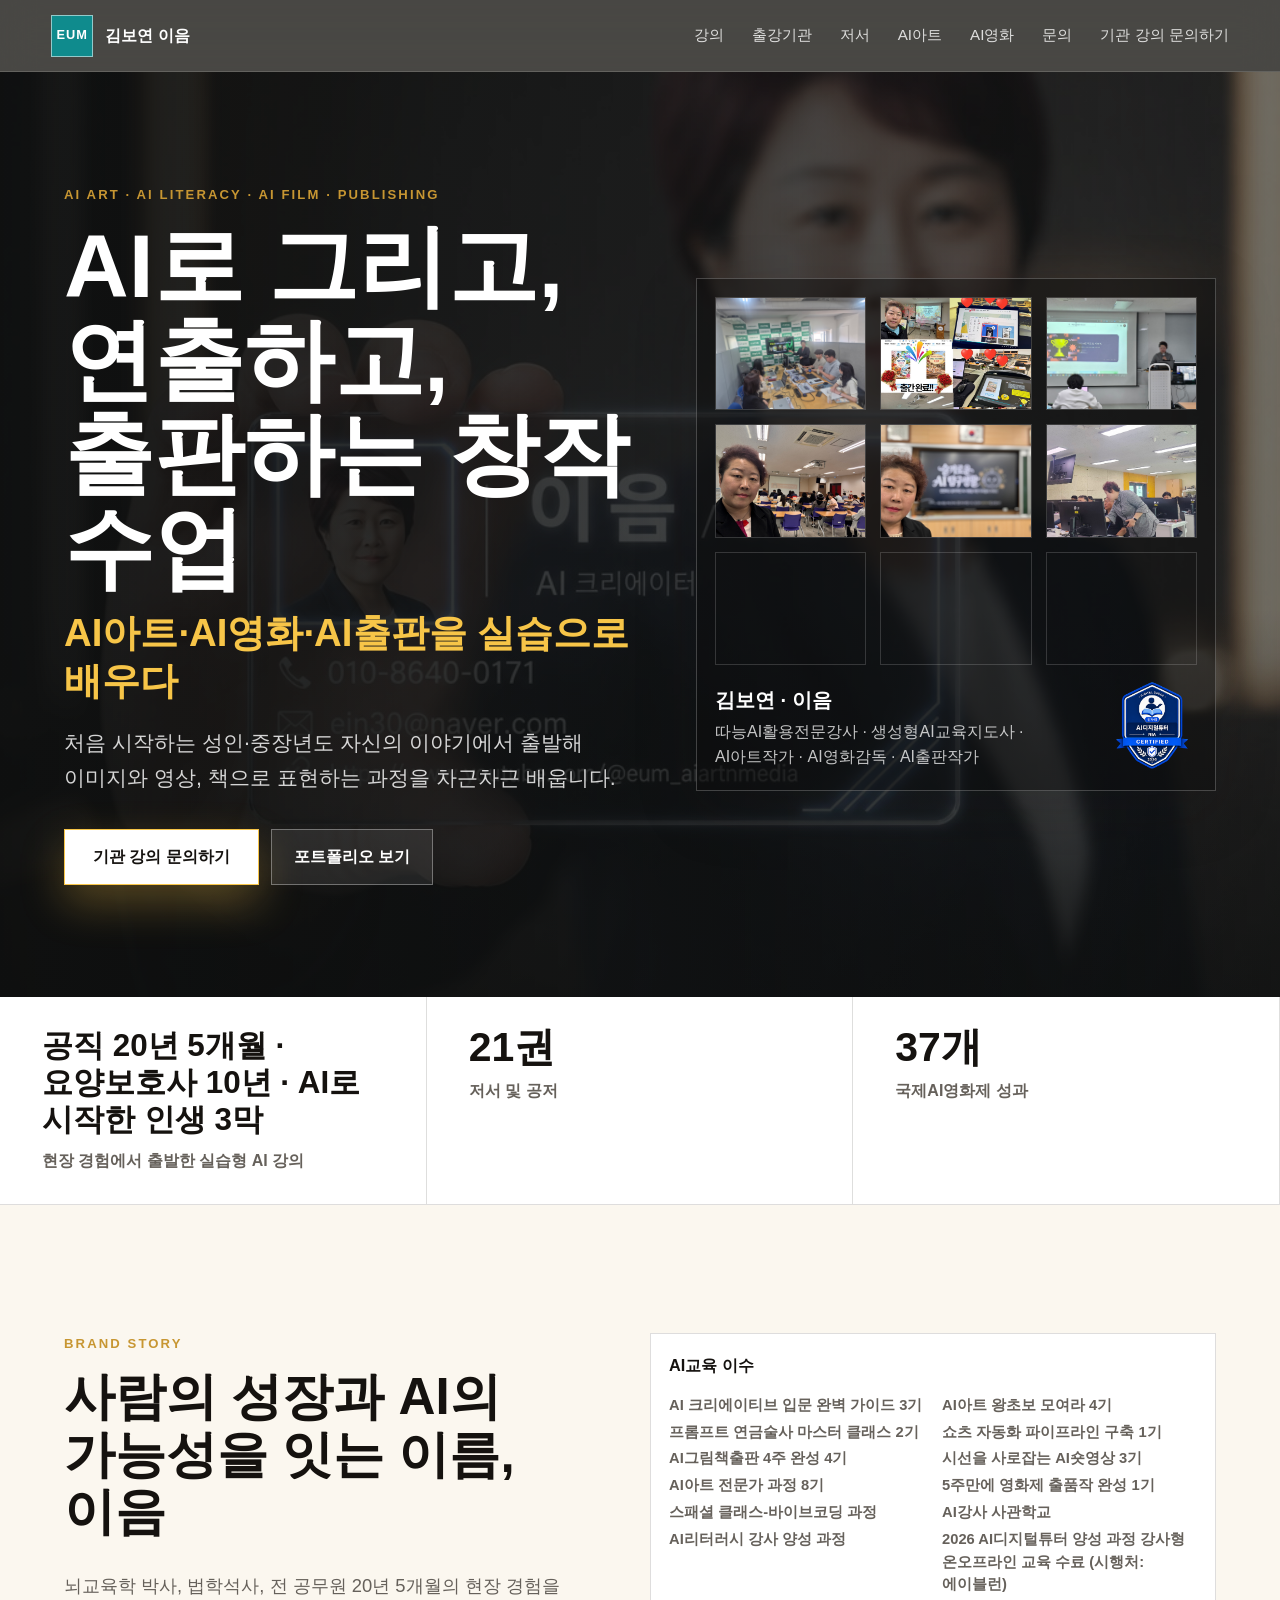
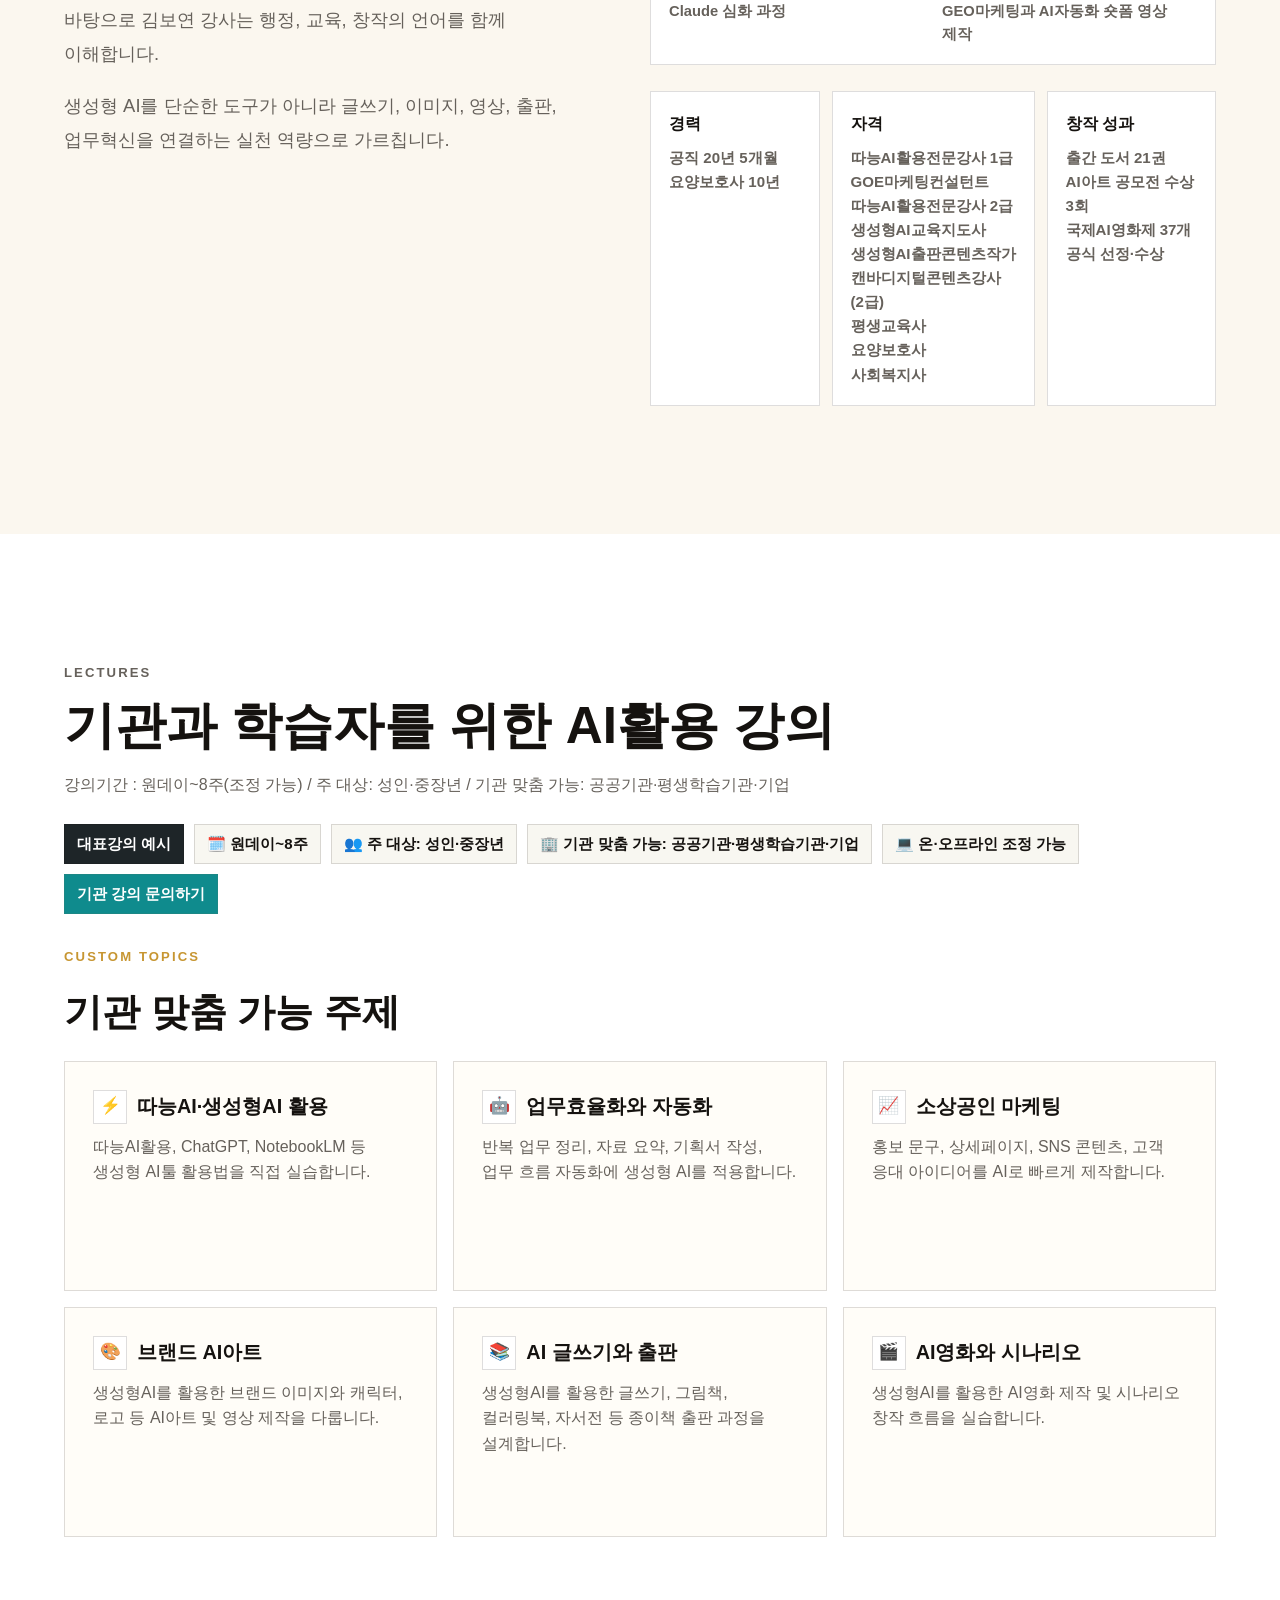
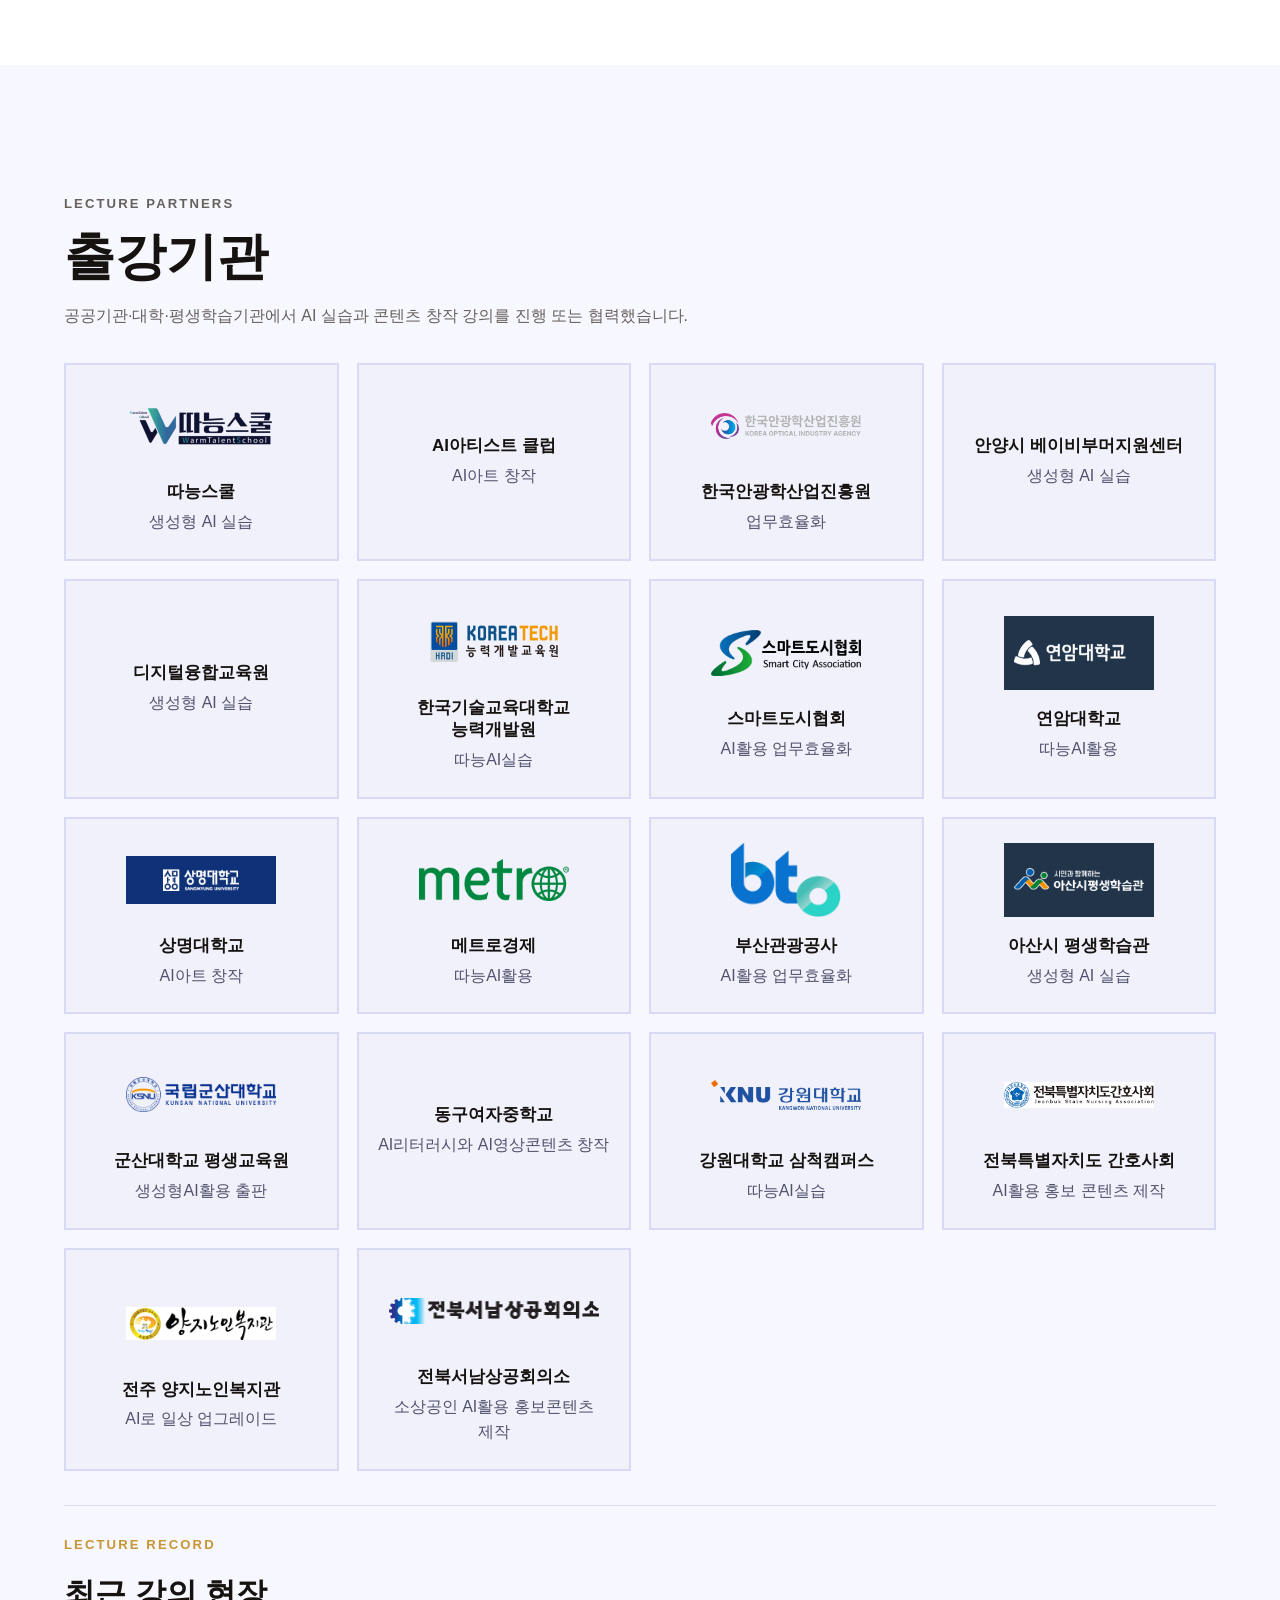
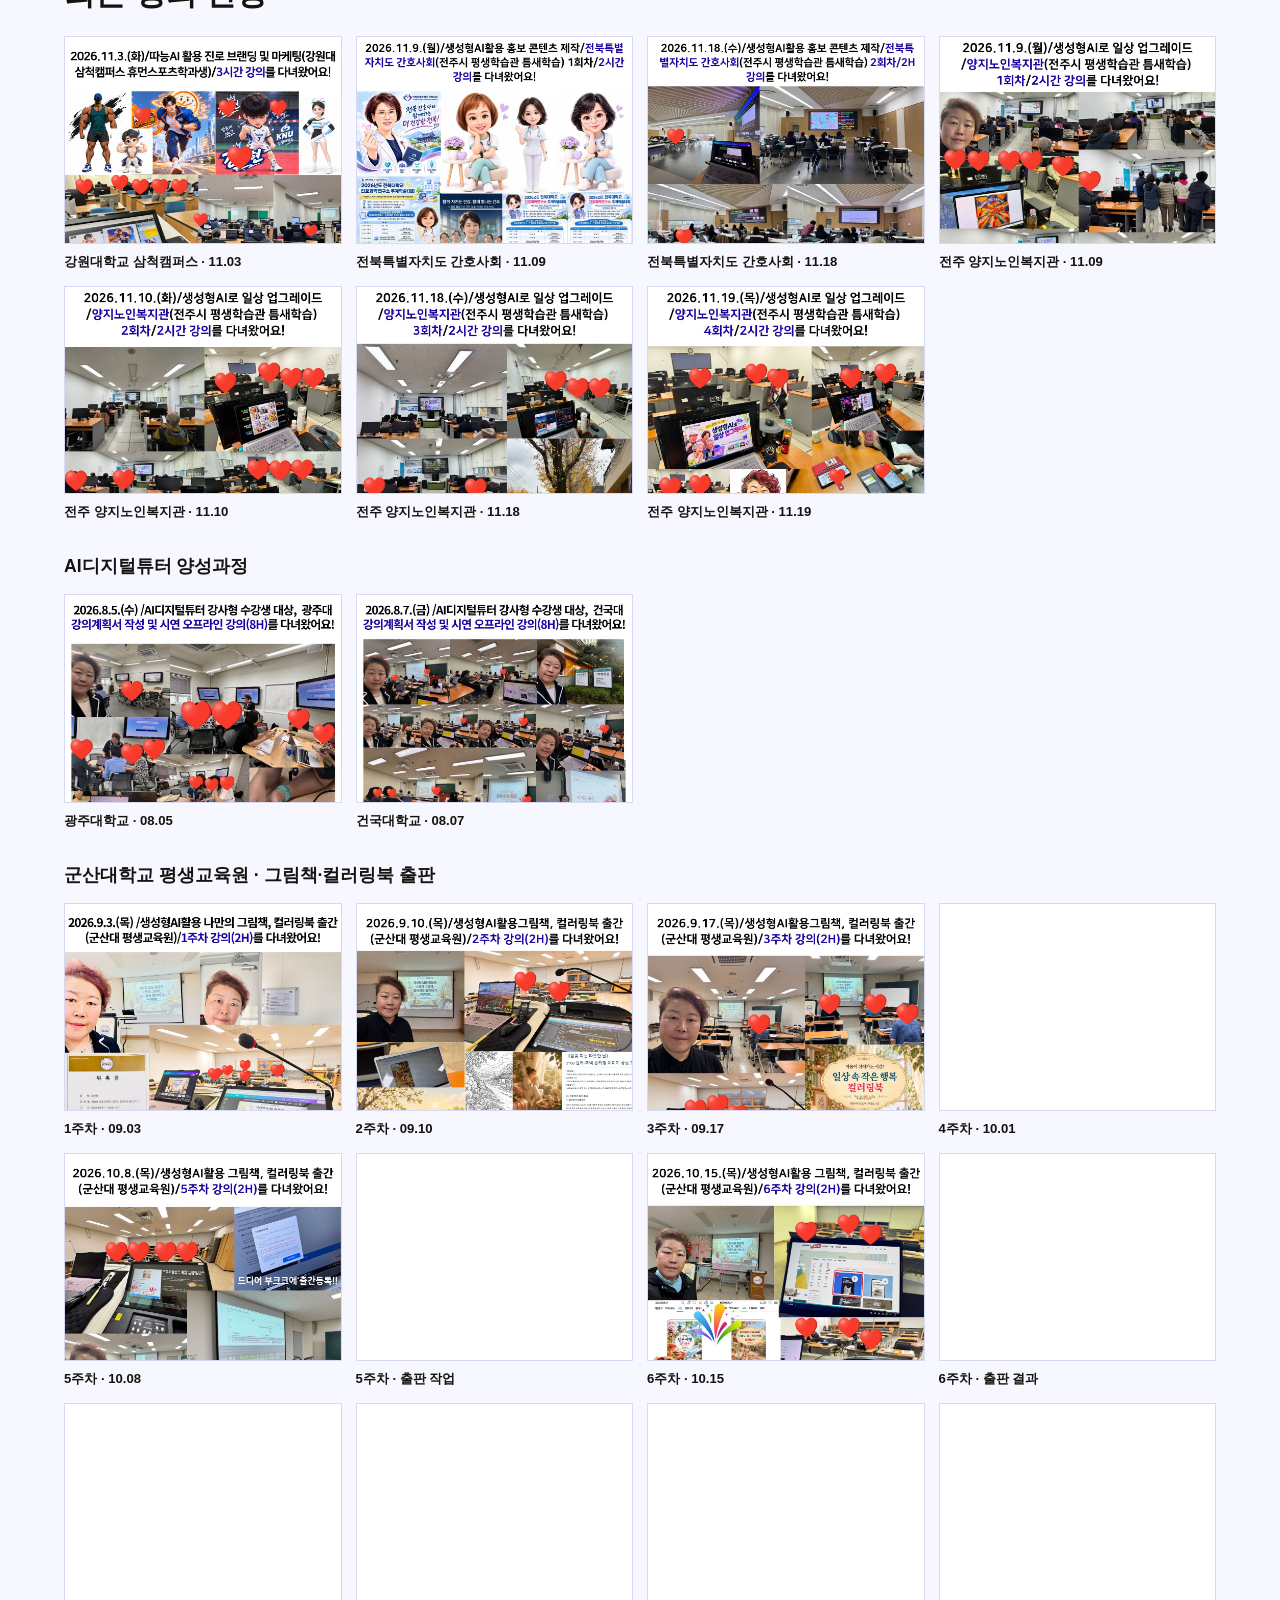
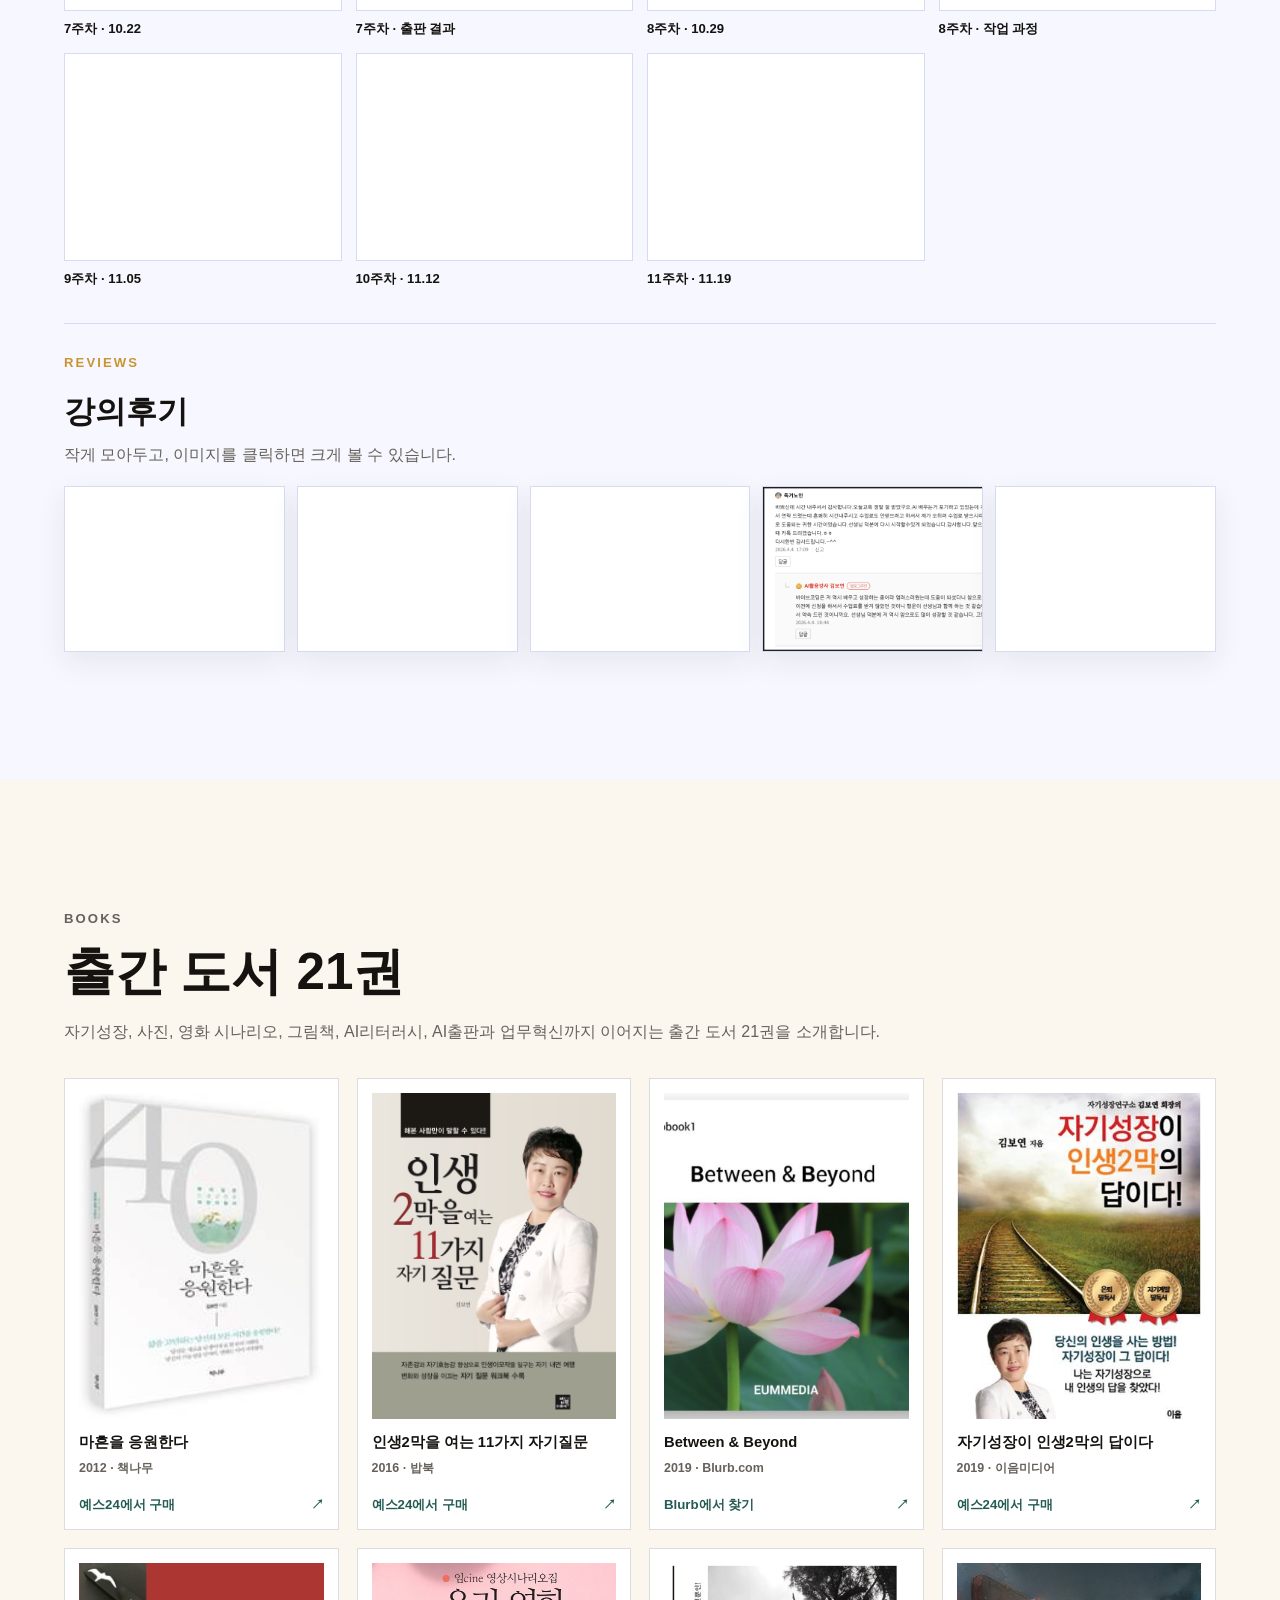
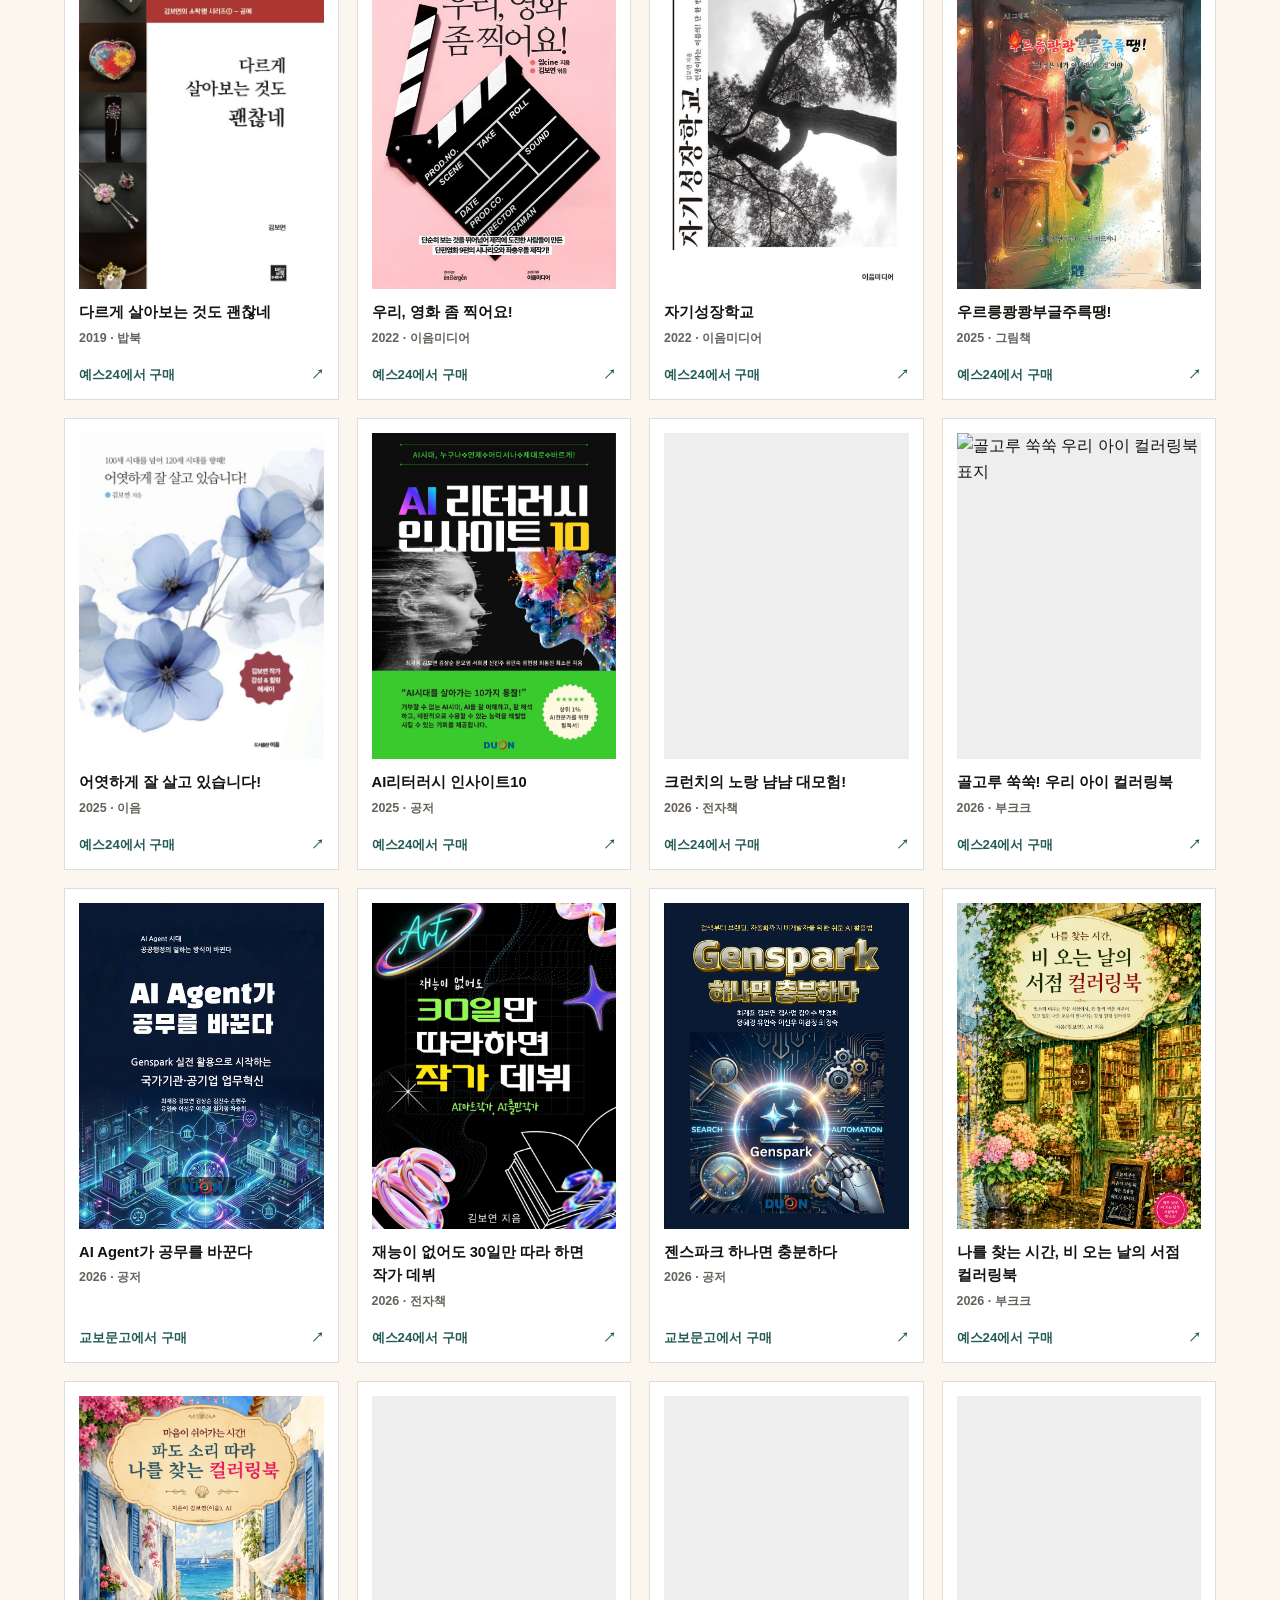
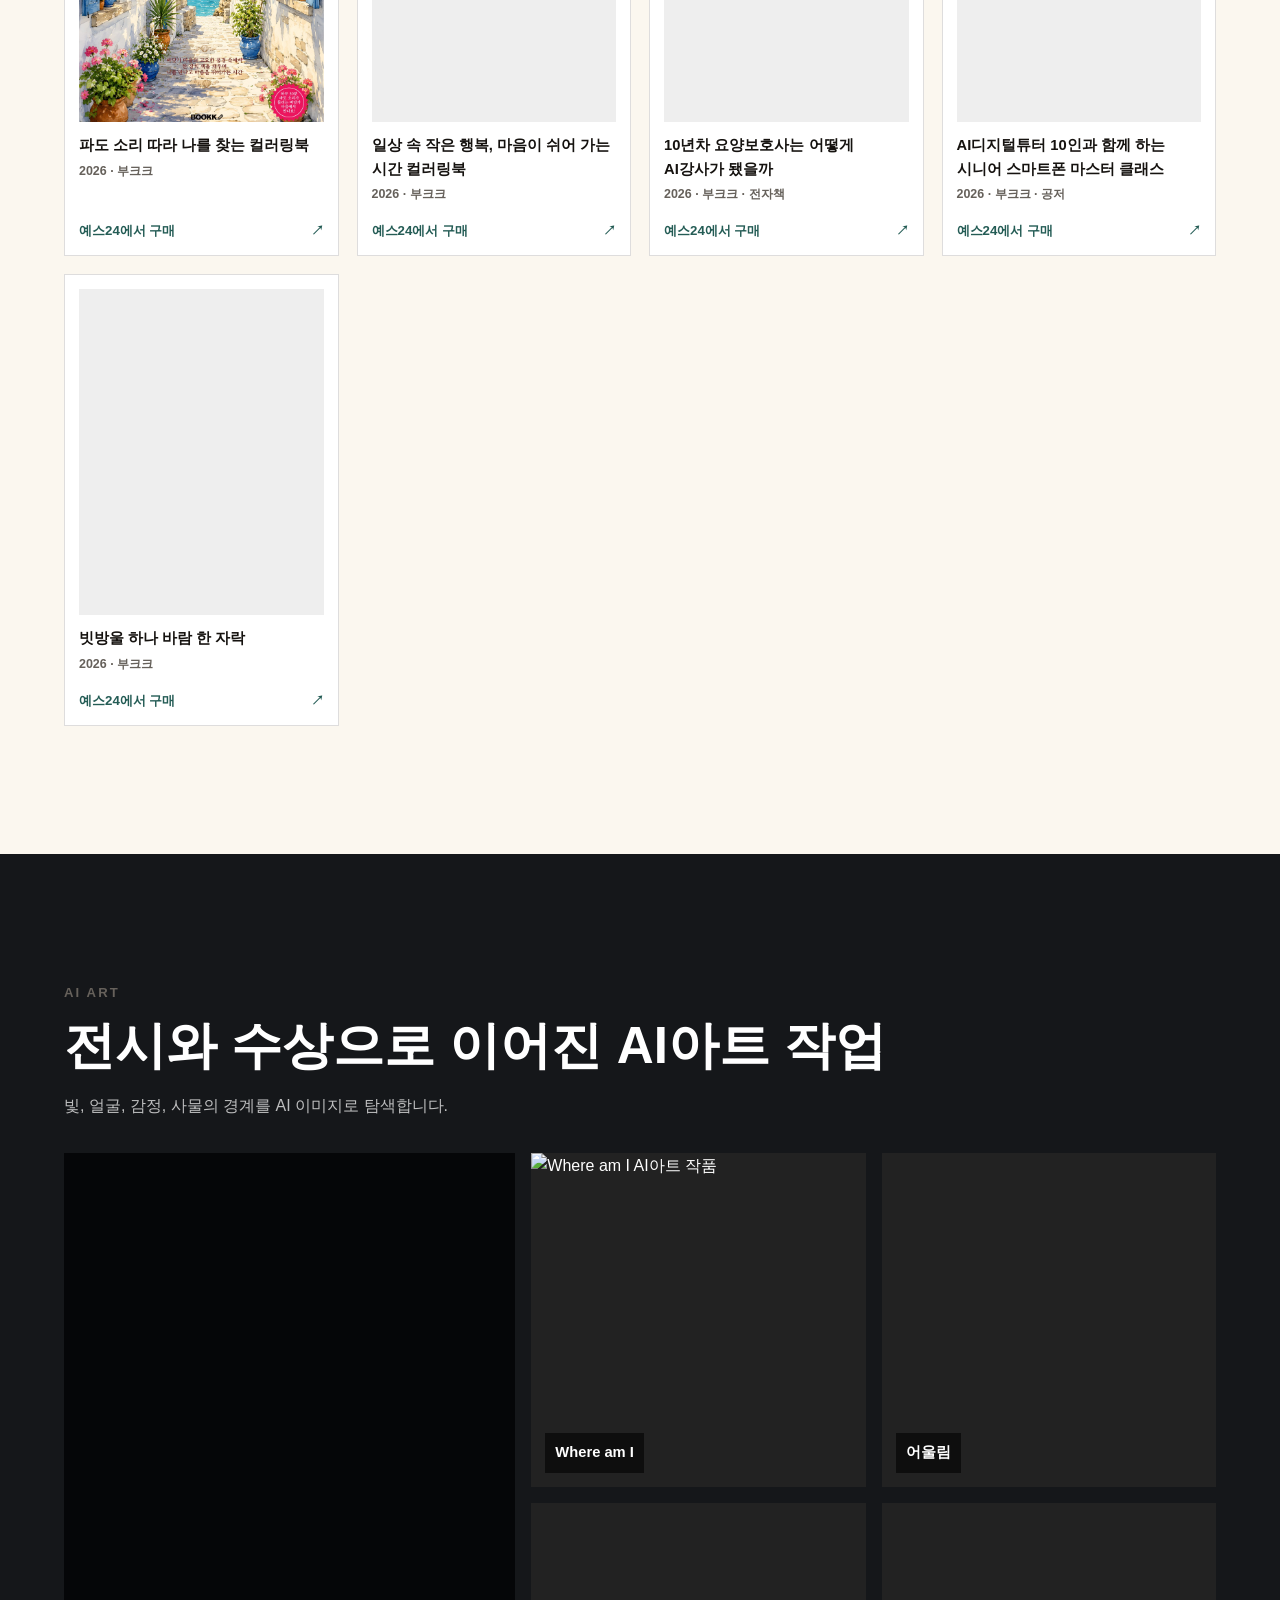
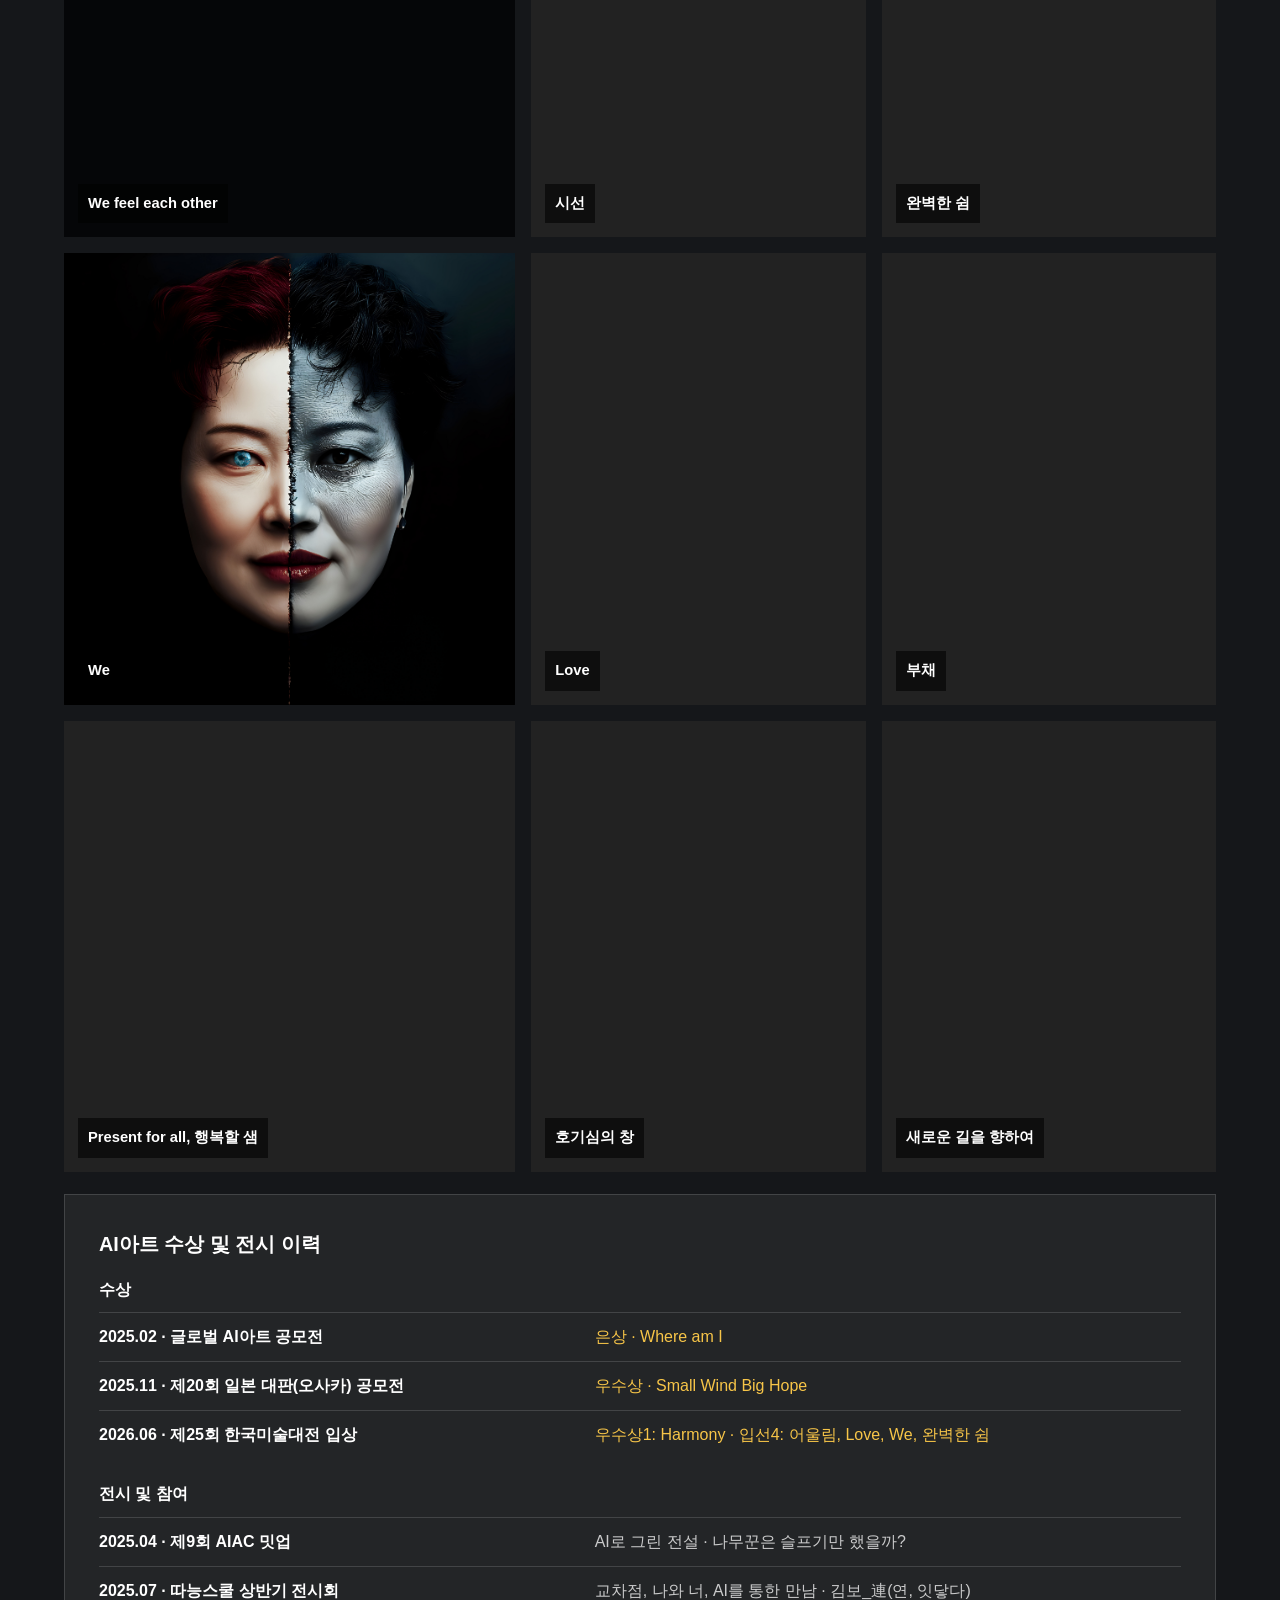
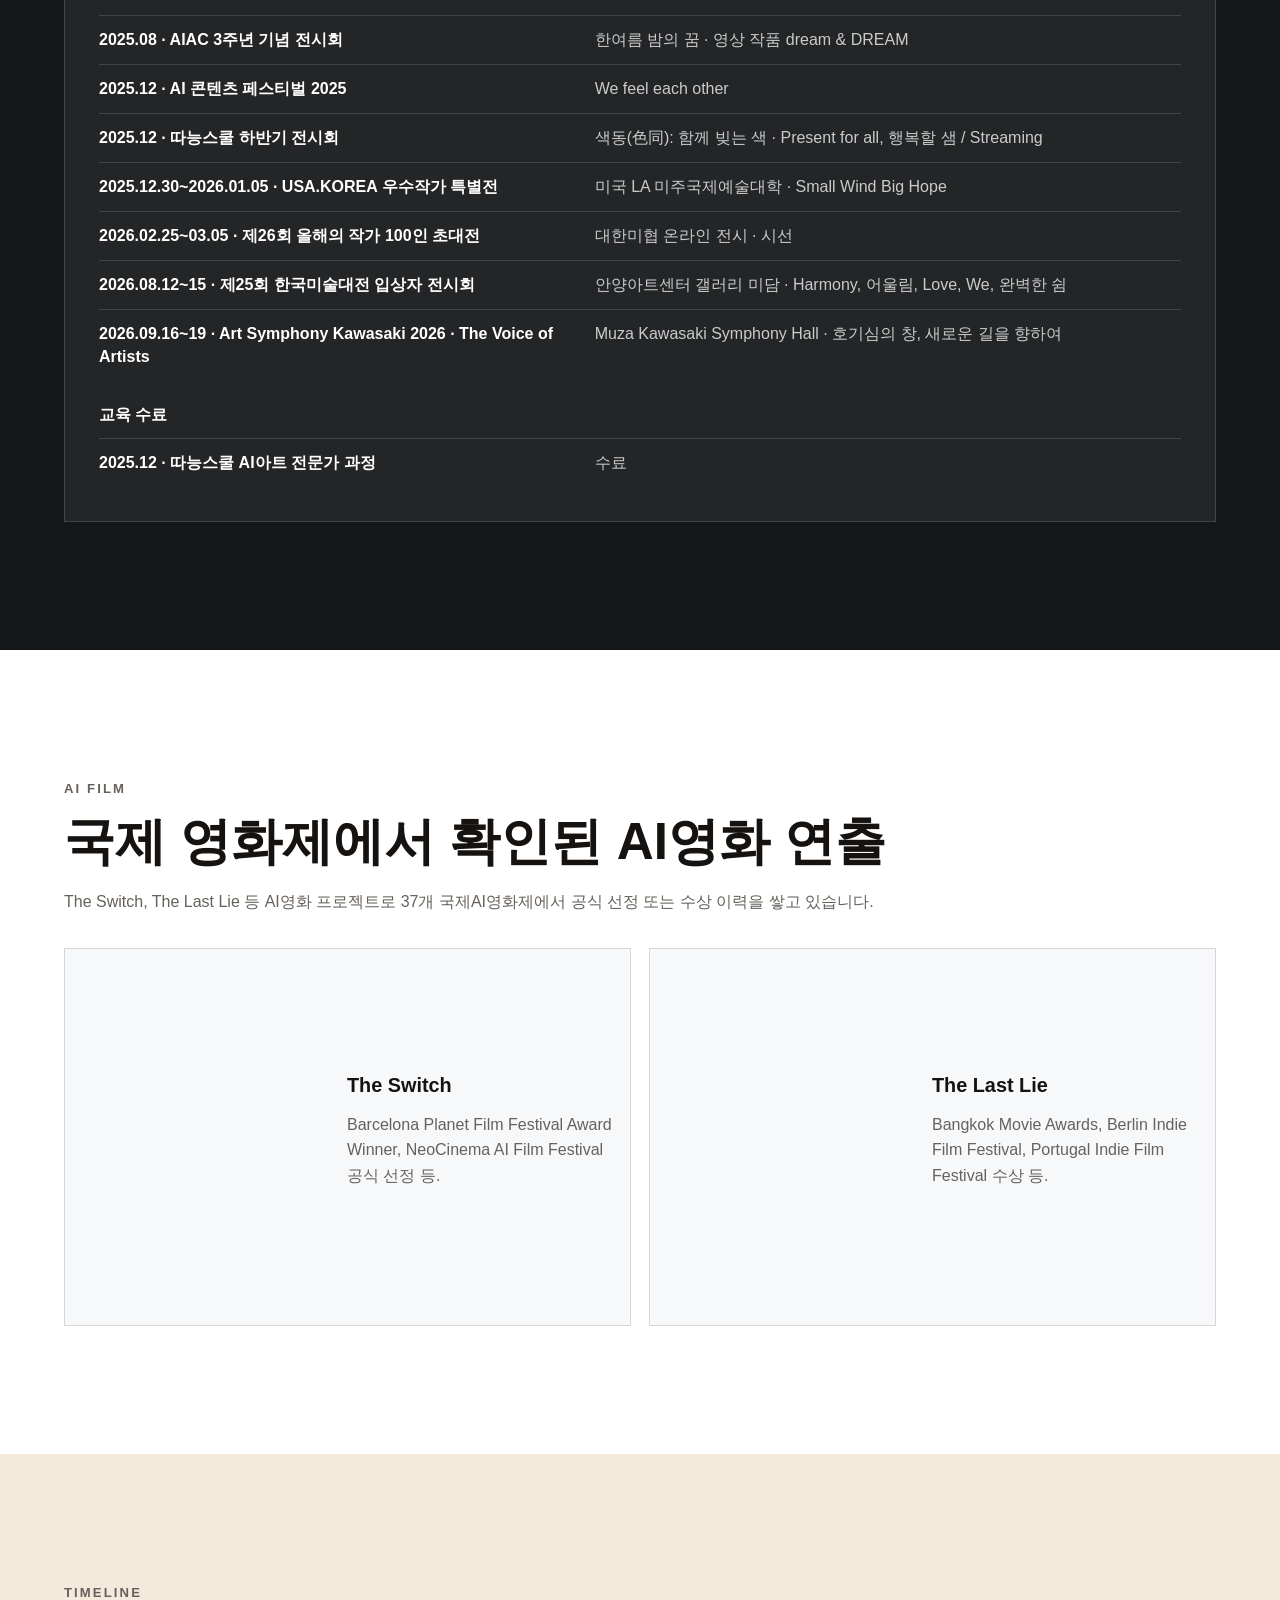
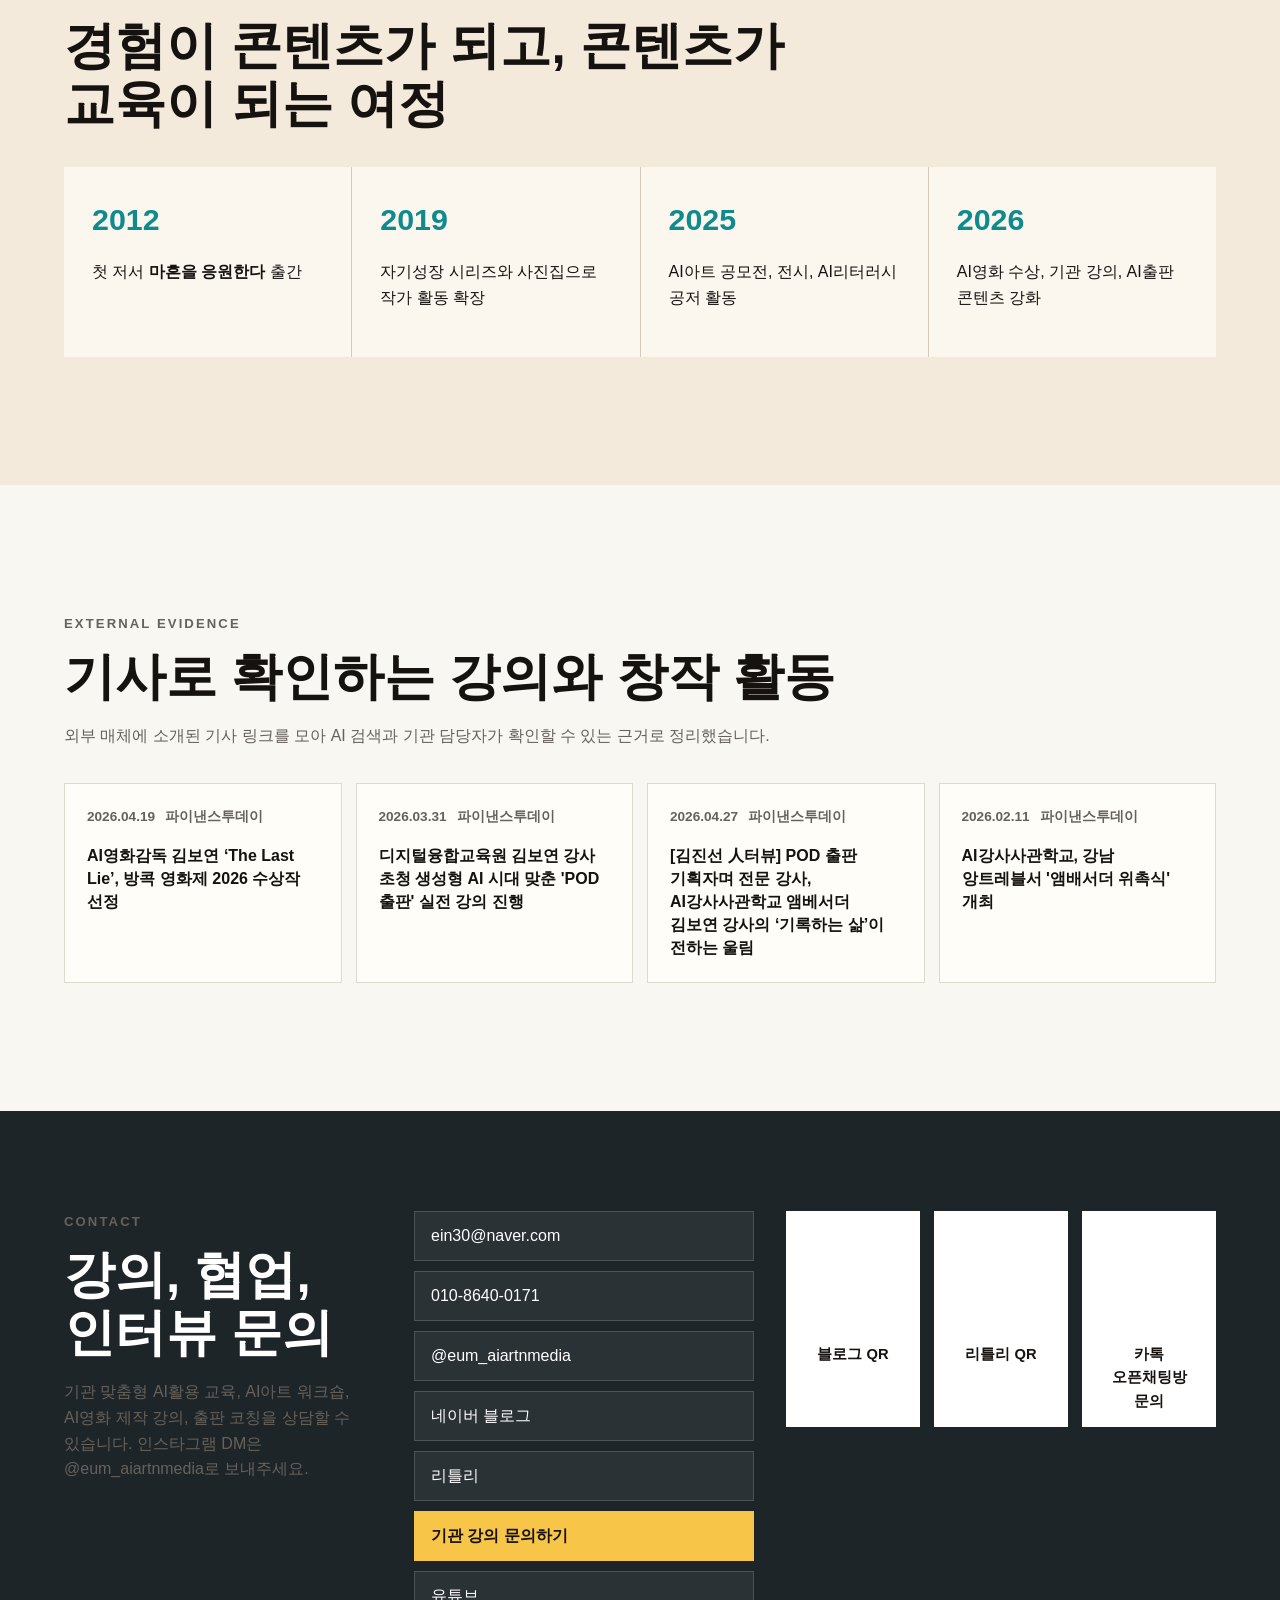
==== commit 871e709a: "Update lecture partner topics and add southwest chamber" ====
--- a/index.html
+++ b/index.html
@@ -475,18 +475,19 @@
           <article><img class="institution-logo" src="assets/institution-koia.png" alt="한국안광학산업진흥원 로고" decoding="async" loading="lazy" /><strong>한국안광학산업진흥원</strong><em>업무효율화</em></article>
           <article class="institution-no-logo"><strong>안양시 베이비부머지원센터</strong><em>생성형 AI 실습</em></article>
           <article class="institution-no-logo"><strong>디지털융합교육원</strong><em>생성형 AI 실습</em></article>
-          <article><img class="institution-logo" src="assets/institution-koreatech.png" alt="한국기술교육대학교 능력개발교육원 로고" decoding="async" loading="lazy" /><strong>한국기술교육대학교 능력개발원</strong><em>업무효율화</em></article>
-          <article><img class="institution-logo" src="assets/institution-smartcity.png" alt="스마트도시협회 로고" decoding="async" loading="lazy" /><strong>스마트도시협회</strong><em>AI 영상콘텐츠</em></article>
+          <article><img class="institution-logo" src="assets/institution-koreatech.png" alt="한국기술교육대학교 능력개발교육원 로고" decoding="async" loading="lazy" /><strong>한국기술교육대학교 능력개발원</strong><em>따능AI실습</em></article>
+          <article><img class="institution-logo" src="assets/institution-smartcity.png" alt="스마트도시협회 로고" decoding="async" loading="lazy" /><strong>스마트도시협회</strong><em>AI활용 업무효율화</em></article>
           <article><img class="institution-logo institution-logo-on-dark" src="assets/institution-yonam.png" alt="연암대학교 로고" decoding="async" loading="lazy" /><strong>연암대학교</strong><em>따능AI활용</em></article>
           <article><img class="institution-logo" src="assets/institution-sangmyung-ci.png" alt="상명대학교 로고" decoding="async" loading="lazy" /><strong>상명대학교</strong><em>AI아트 창작</em></article>
           <article><img class="institution-logo" src="assets/institution-metro.png" alt="메트로경제 로고" decoding="async" loading="lazy" /><strong>메트로경제</strong><em>따능AI활용</em></article>
-          <article><img class="institution-logo" src="assets/institution-bto.png" alt="부산관광공사 로고" decoding="async" loading="lazy" /><strong>부산관광공사</strong><em>AI 영상콘텐츠</em></article>
+          <article><img class="institution-logo" src="assets/institution-bto.png" alt="부산관광공사 로고" decoding="async" loading="lazy" /><strong>부산관광공사</strong><em>AI활용 업무효율화</em></article>
           <article><img class="institution-logo institution-logo-on-dark" src="assets/institution-asan.png" alt="아산시 평생학습관 로고" decoding="async" loading="lazy" /><strong>아산시 평생학습관</strong><em>생성형 AI 실습</em></article>
           <article><img class="institution-logo" src="assets/institution-gunsan.png" alt="국립군산대학교 로고" decoding="async" loading="lazy" /><strong>군산대학교 평생교육원</strong><em>생성형AI활용 출판</em></article>
           <article class="institution-no-logo"><strong>동구여자중학교</strong><em>AI리터러시와 AI영상콘텐츠 창작</em></article>
-          <article><img class="institution-logo" src="assets/institution-kangwon.webp" alt="강원대학교 로고" decoding="async" loading="lazy" /><strong>강원대학교 삼척캠퍼스</strong><em>강의·협력</em></article>
-          <article><img class="institution-logo" src="assets/institution-jbnurse.png" alt="전북특별자치도간호사회 로고" decoding="async" loading="lazy" /><strong>전북특별자치도 간호사회</strong><em>강의·협력</em></article>
-          <article><img class="institution-logo" src="assets/institution-yangji.png" alt="양지노인복지관 로고" decoding="async" loading="lazy" /><strong>전주 양지노인복지관</strong><em>강의·협력</em></article>
+          <article><img class="institution-logo" src="assets/institution-kangwon.webp" alt="강원대학교 로고" decoding="async" loading="lazy" /><strong>강원대학교 삼척캠퍼스</strong><em>따능AI실습</em></article>
+          <article><img class="institution-logo" src="assets/institution-jbnurse.png" alt="전북특별자치도간호사회 로고" decoding="async" loading="lazy" /><strong>전북특별자치도 간호사회</strong><em>AI활용 홍보 콘텐츠 제작</em></article>
+          <article><img class="institution-logo" src="assets/institution-yangji.png" alt="양지노인복지관 로고" decoding="async" loading="lazy" /><strong>전주 양지노인복지관</strong><em>AI로 일상 업그레이드</em></article>
+          <article><img class="institution-logo institution-logo-wide" src="assets/institution-jeonbuk-southwest-chamber.png" alt="전북서남상공회의소 로고" decoding="async" loading="lazy" /><strong>전북서남상공회의소</strong><em>소상공인 AI활용 홍보콘텐츠 제작</em></article>
         </div>
         <div class="lecture-gallery-block" aria-label="최근 강의실적 사진">
           <div class="review-heading">
--- a/styles.css
+++ b/styles.css
@@ -711,6 +711,10 @@
   object-fit: contain;
 }
 
+.institution-logo-wide {
+  width: min(210px, 94%);
+}
+
 .institution-logo-on-dark {
   padding: 10px;
   background: #21344a;
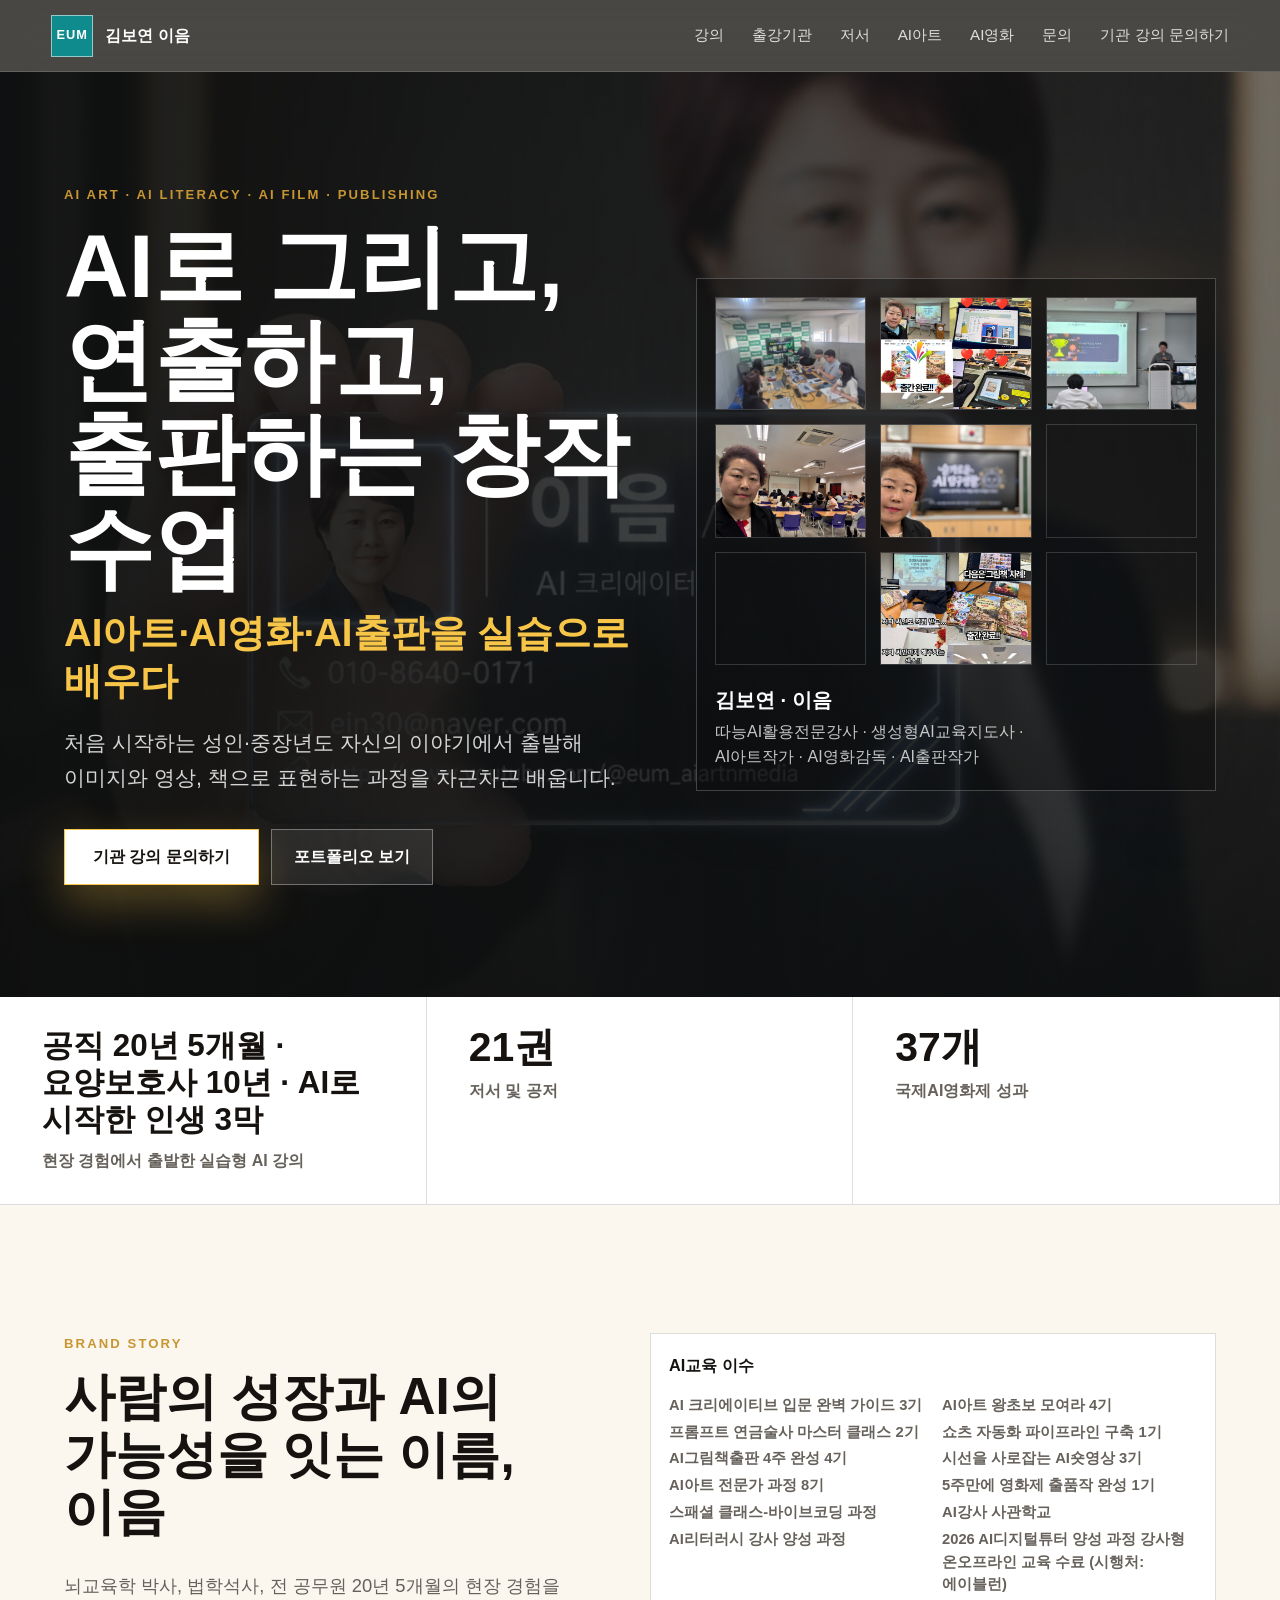
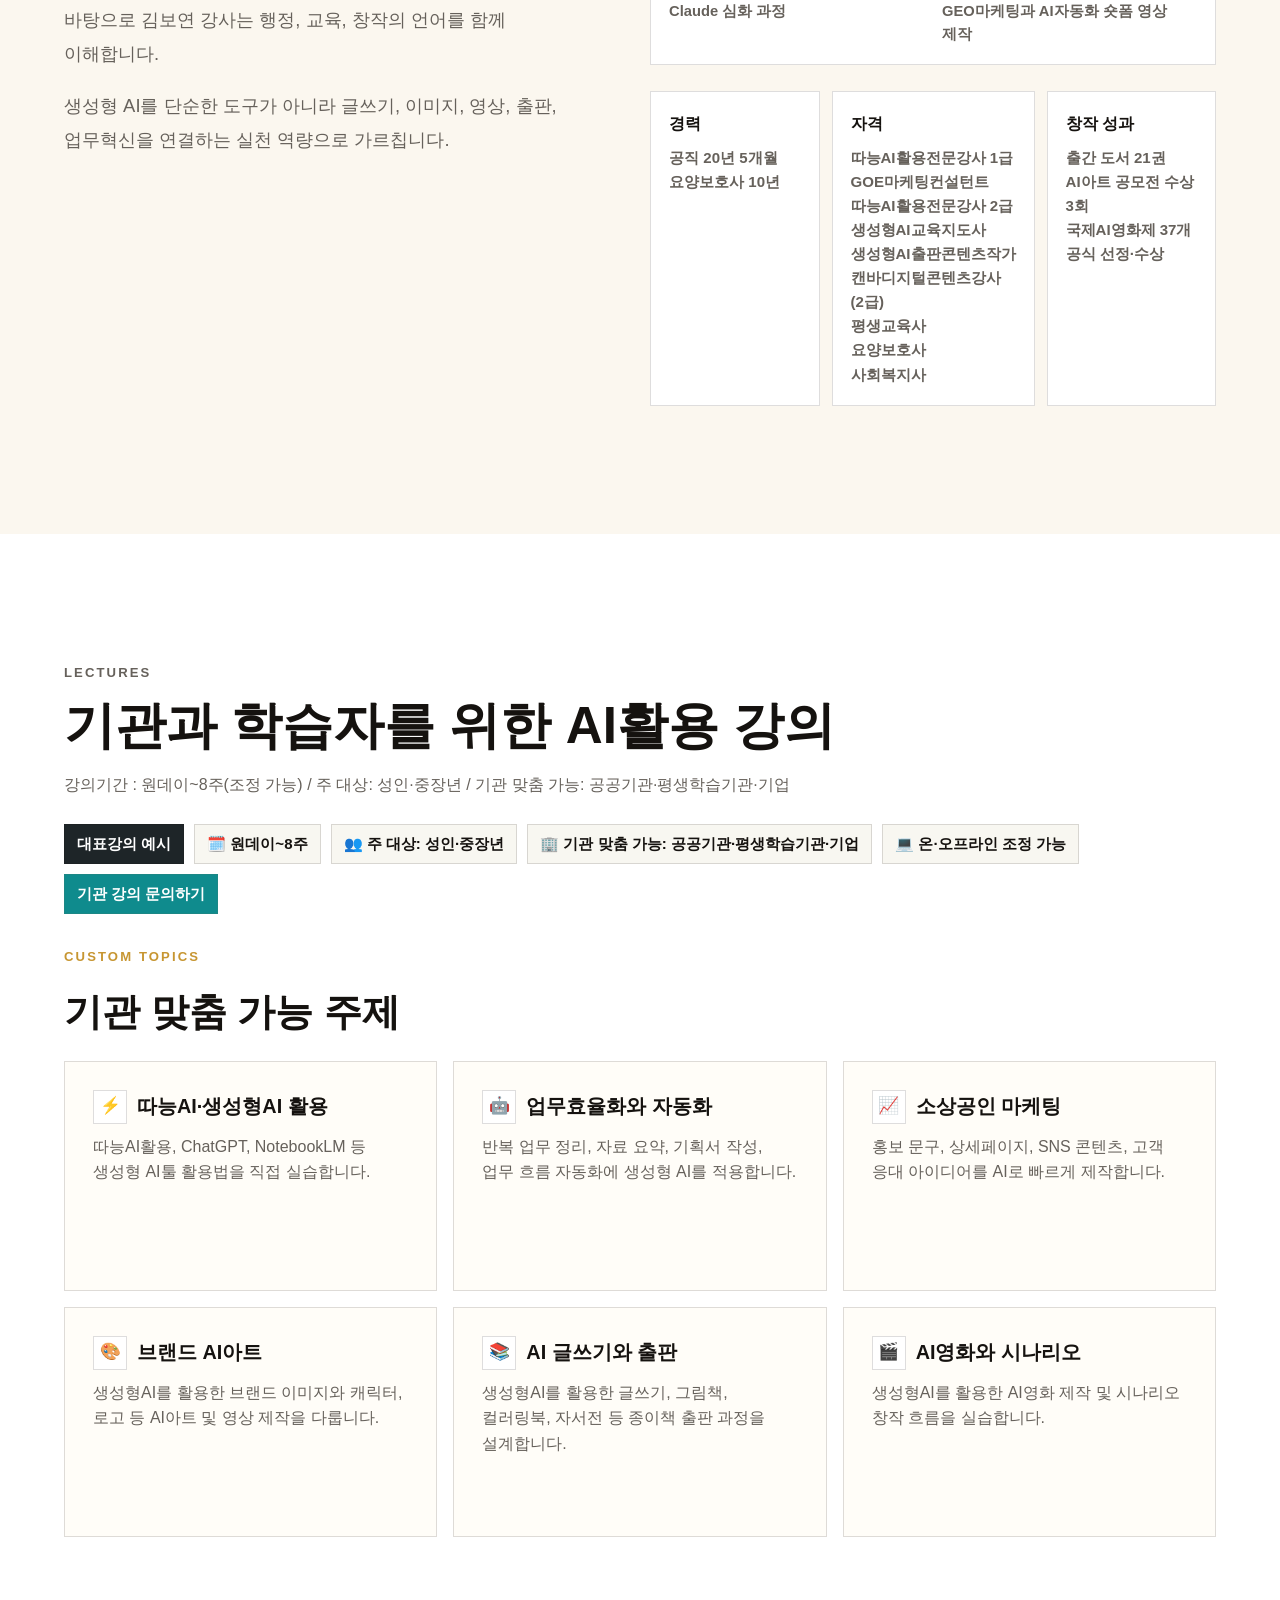
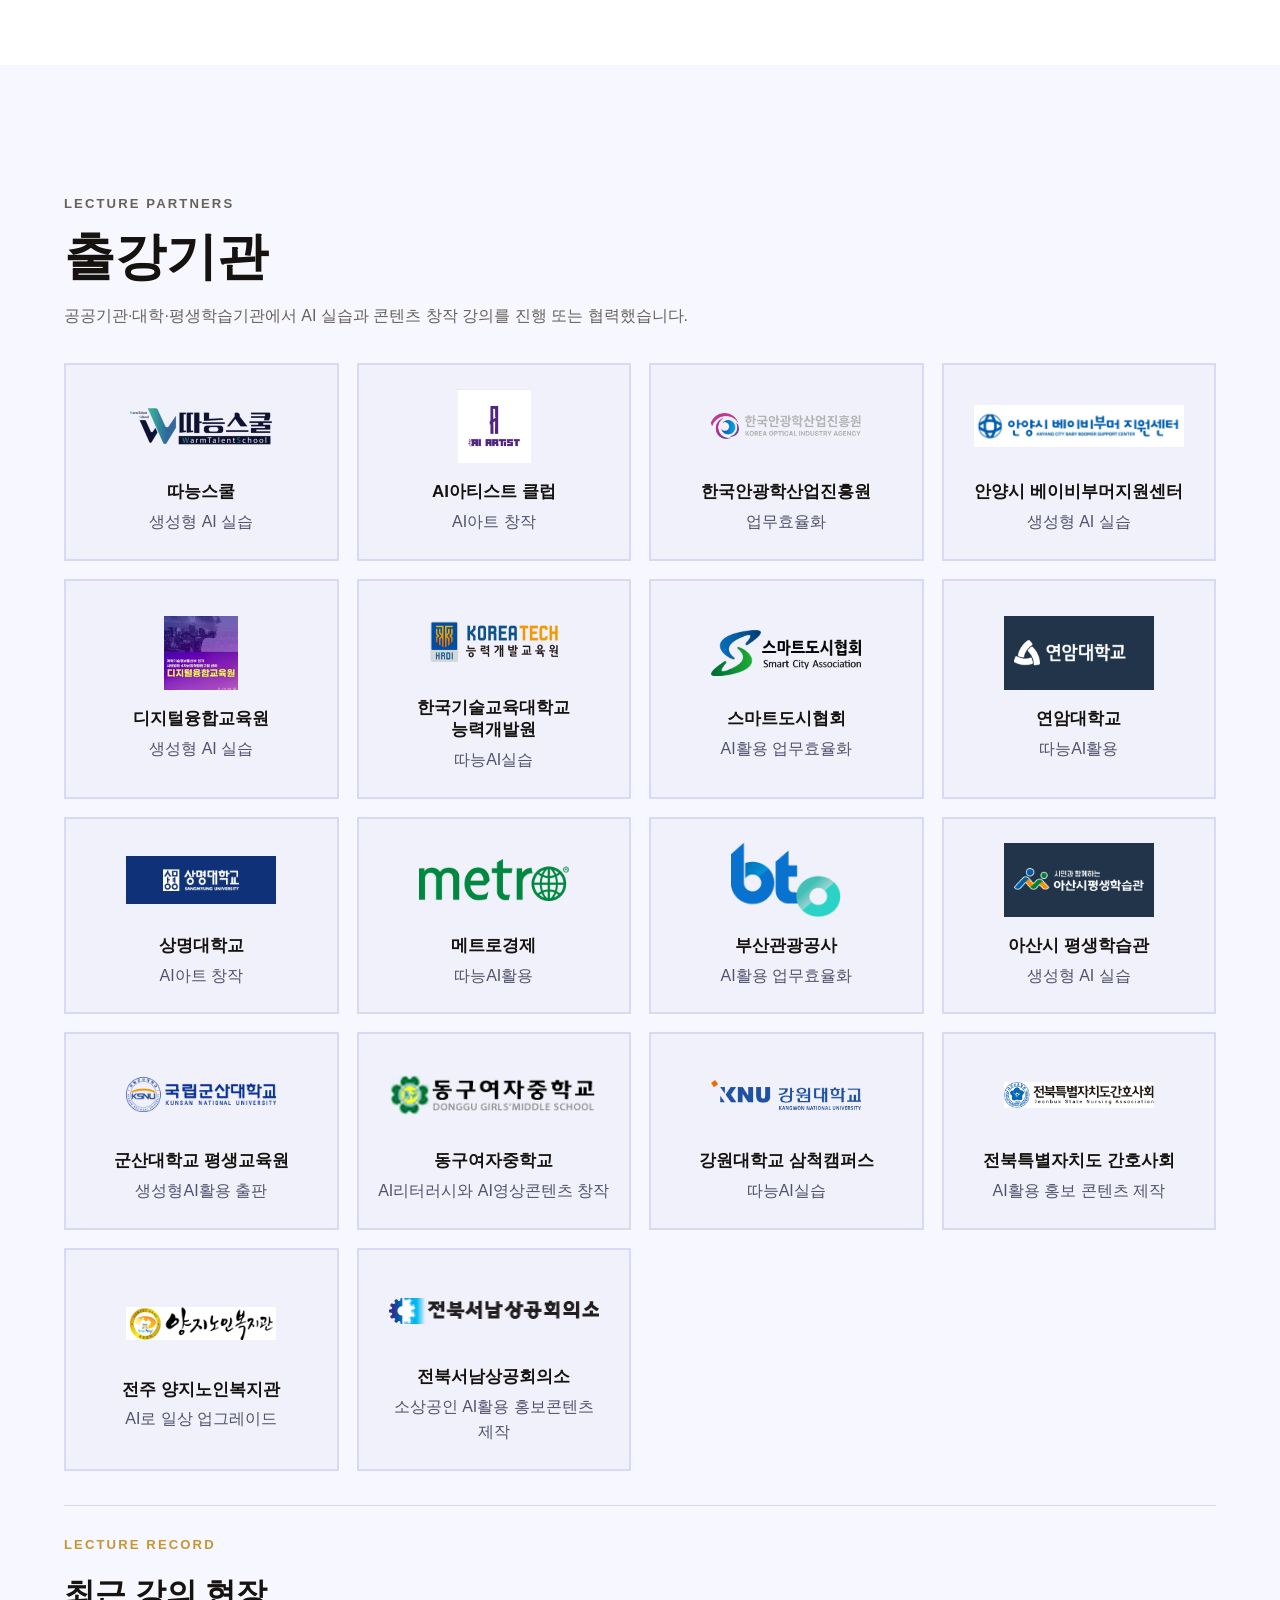
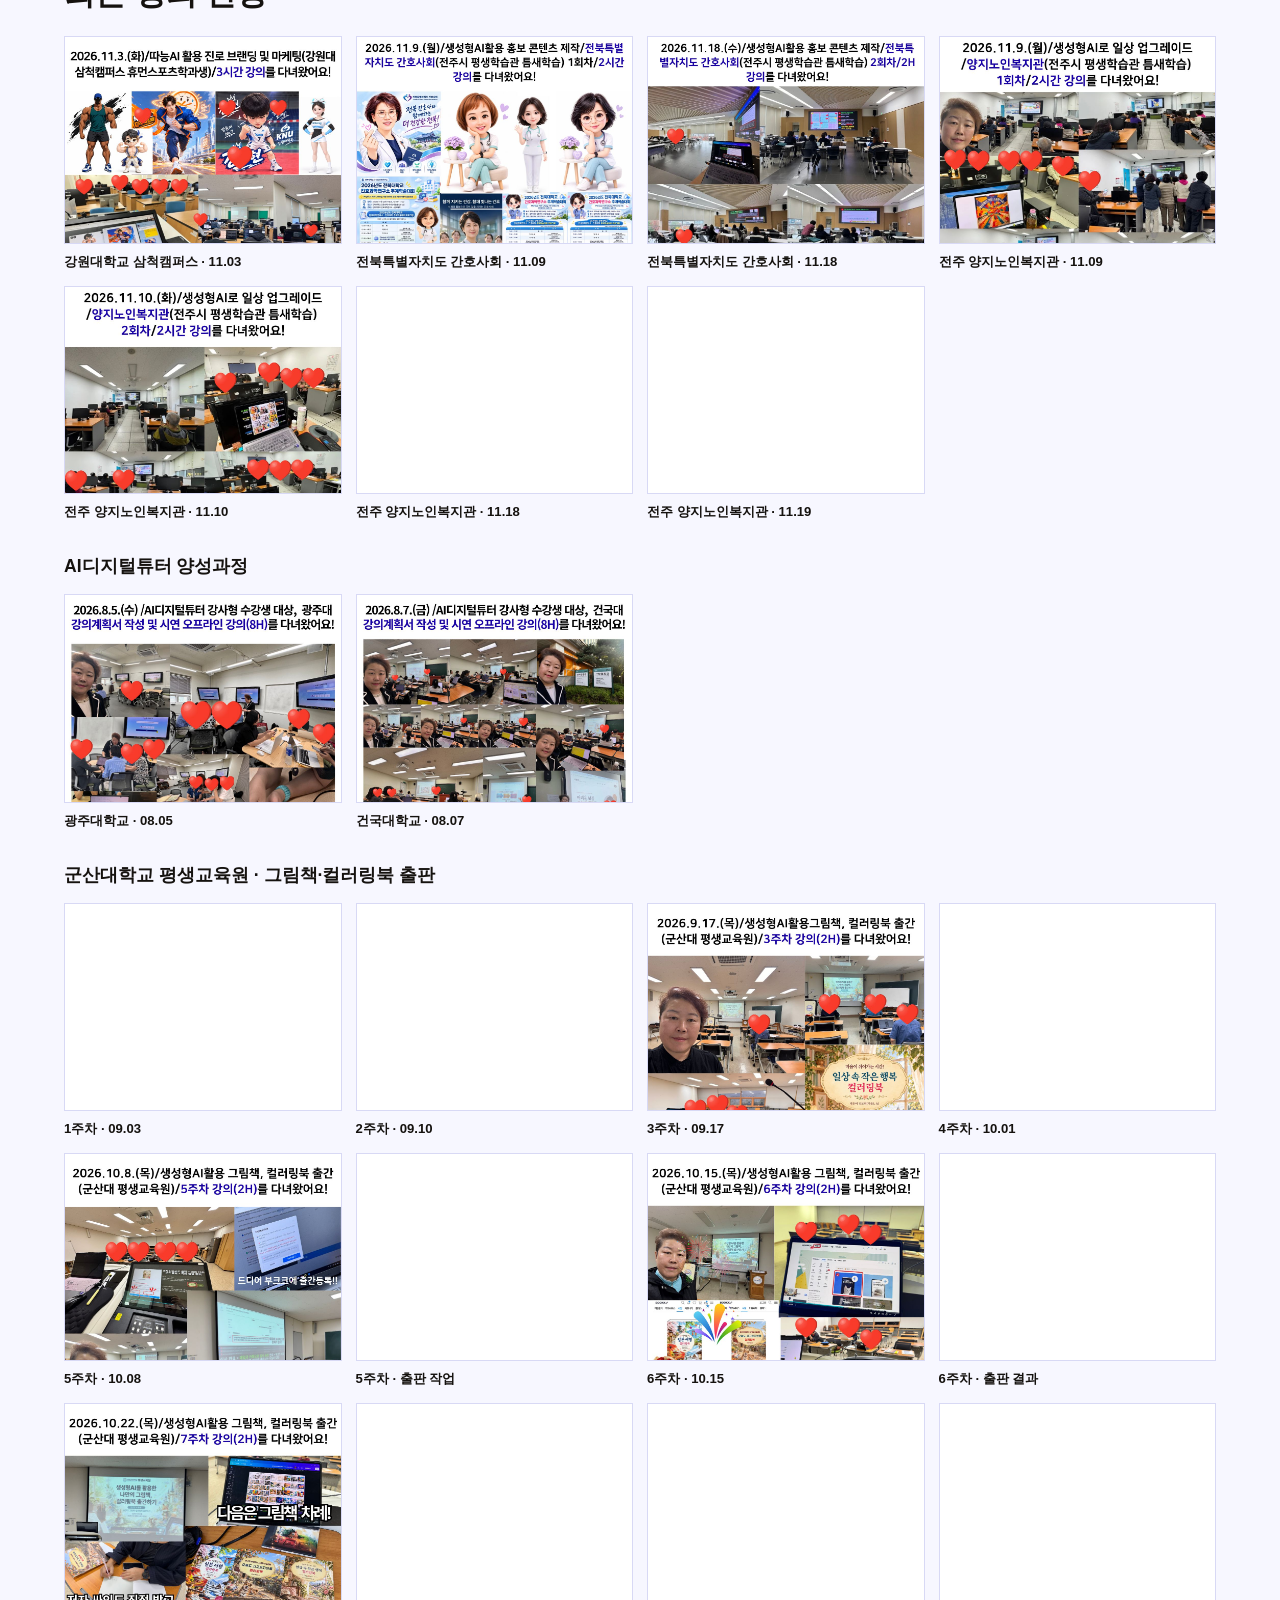
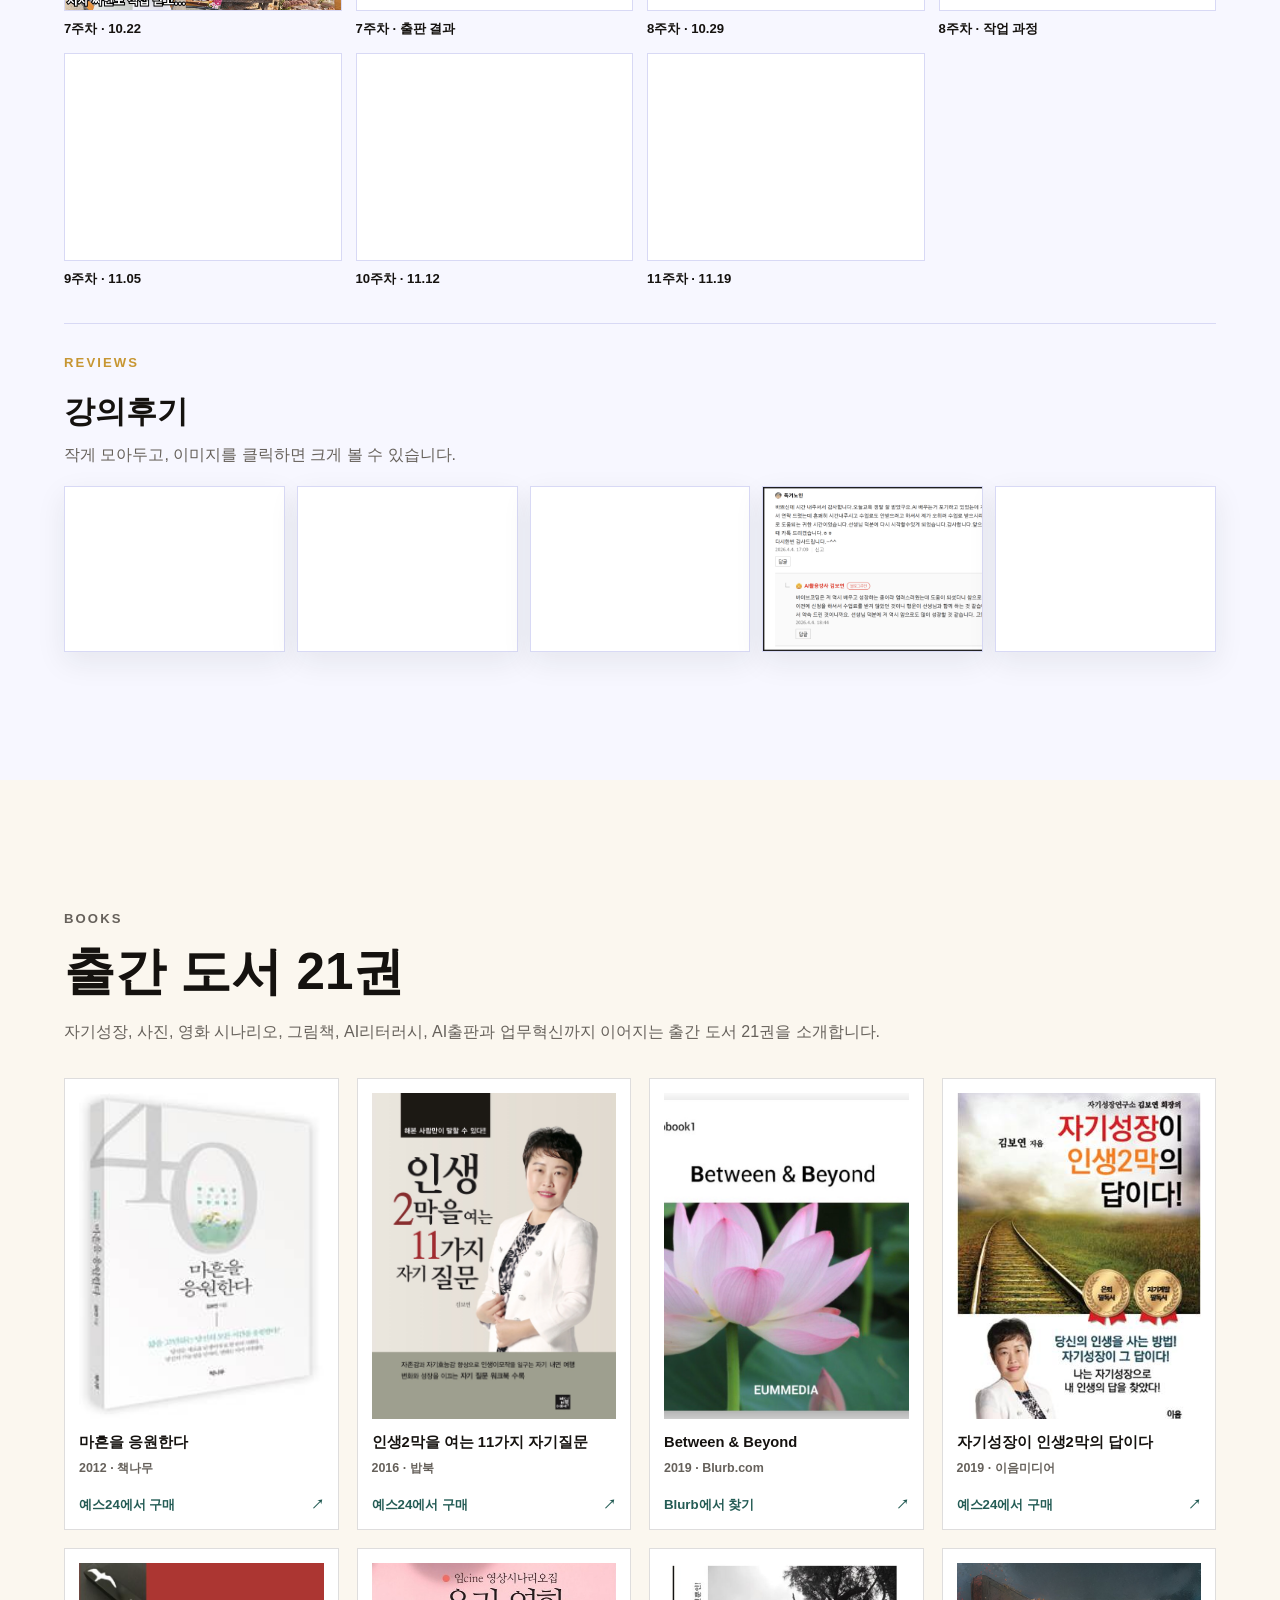
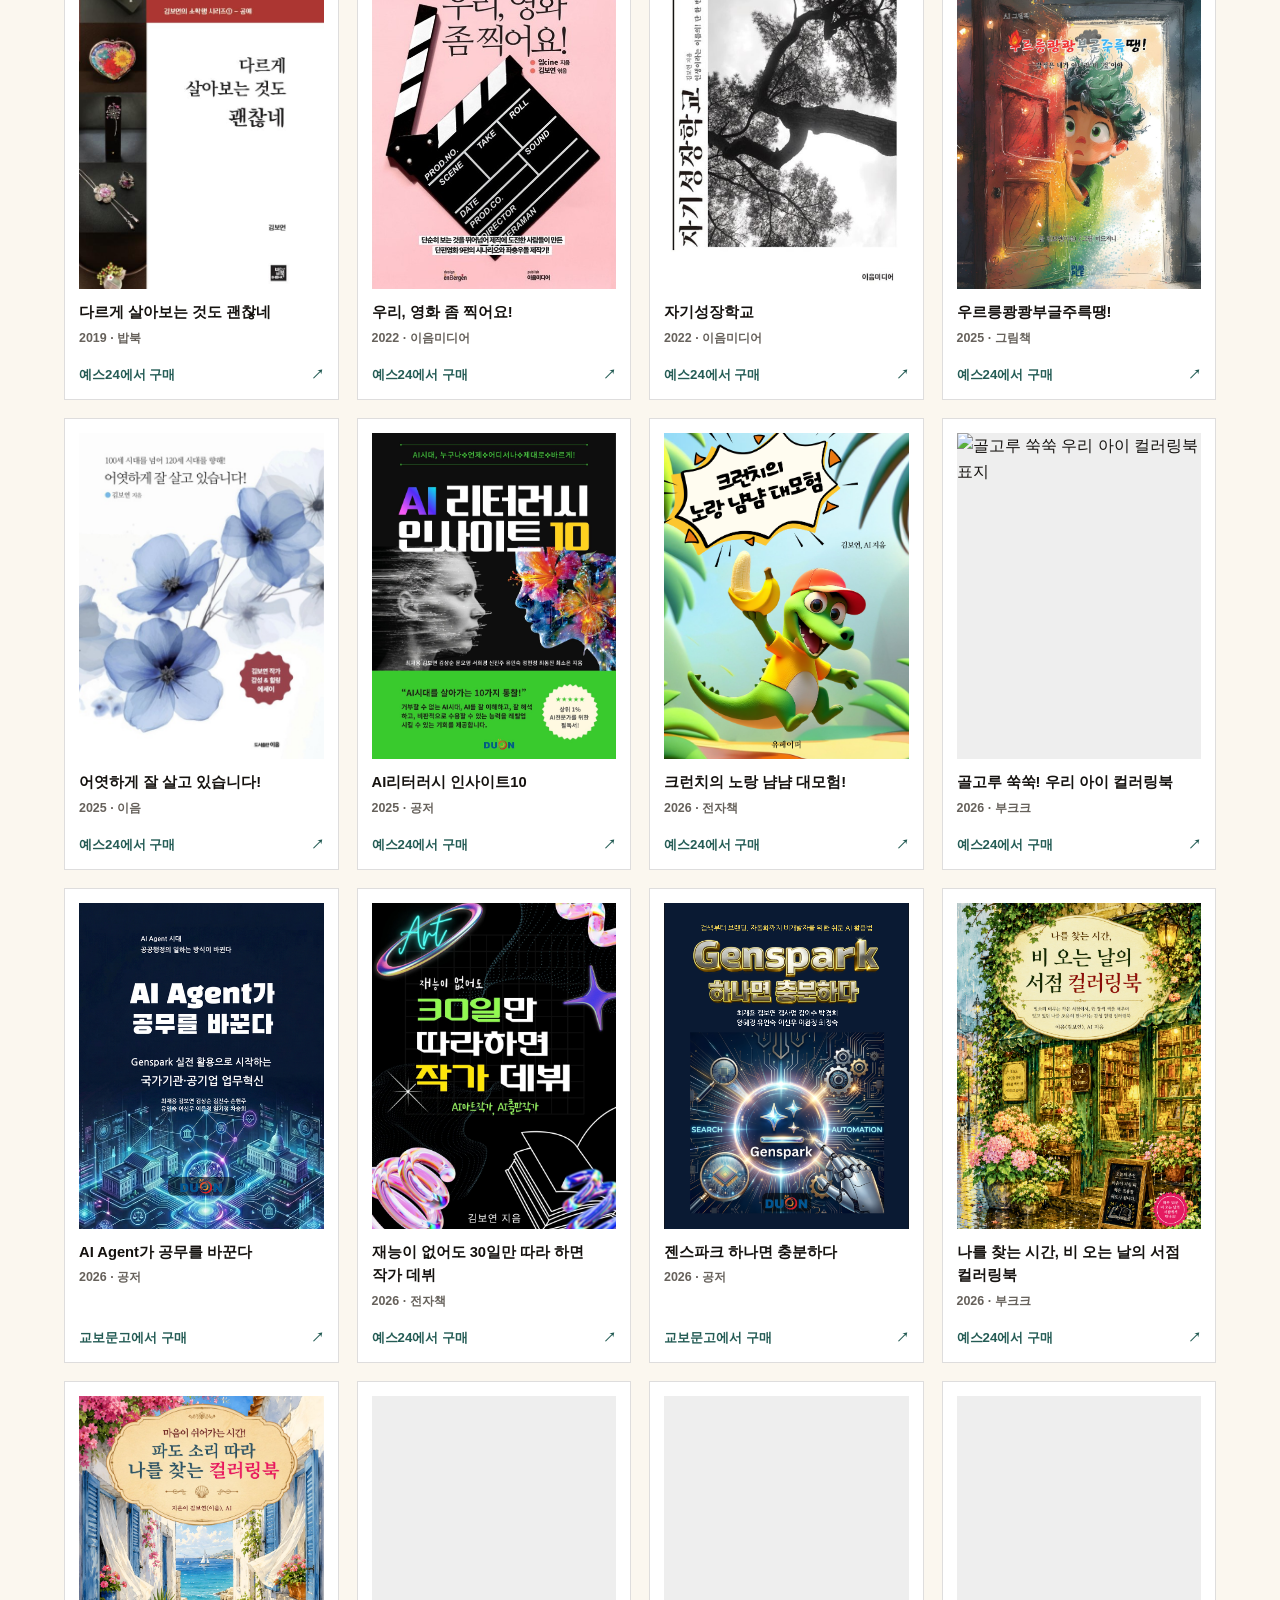
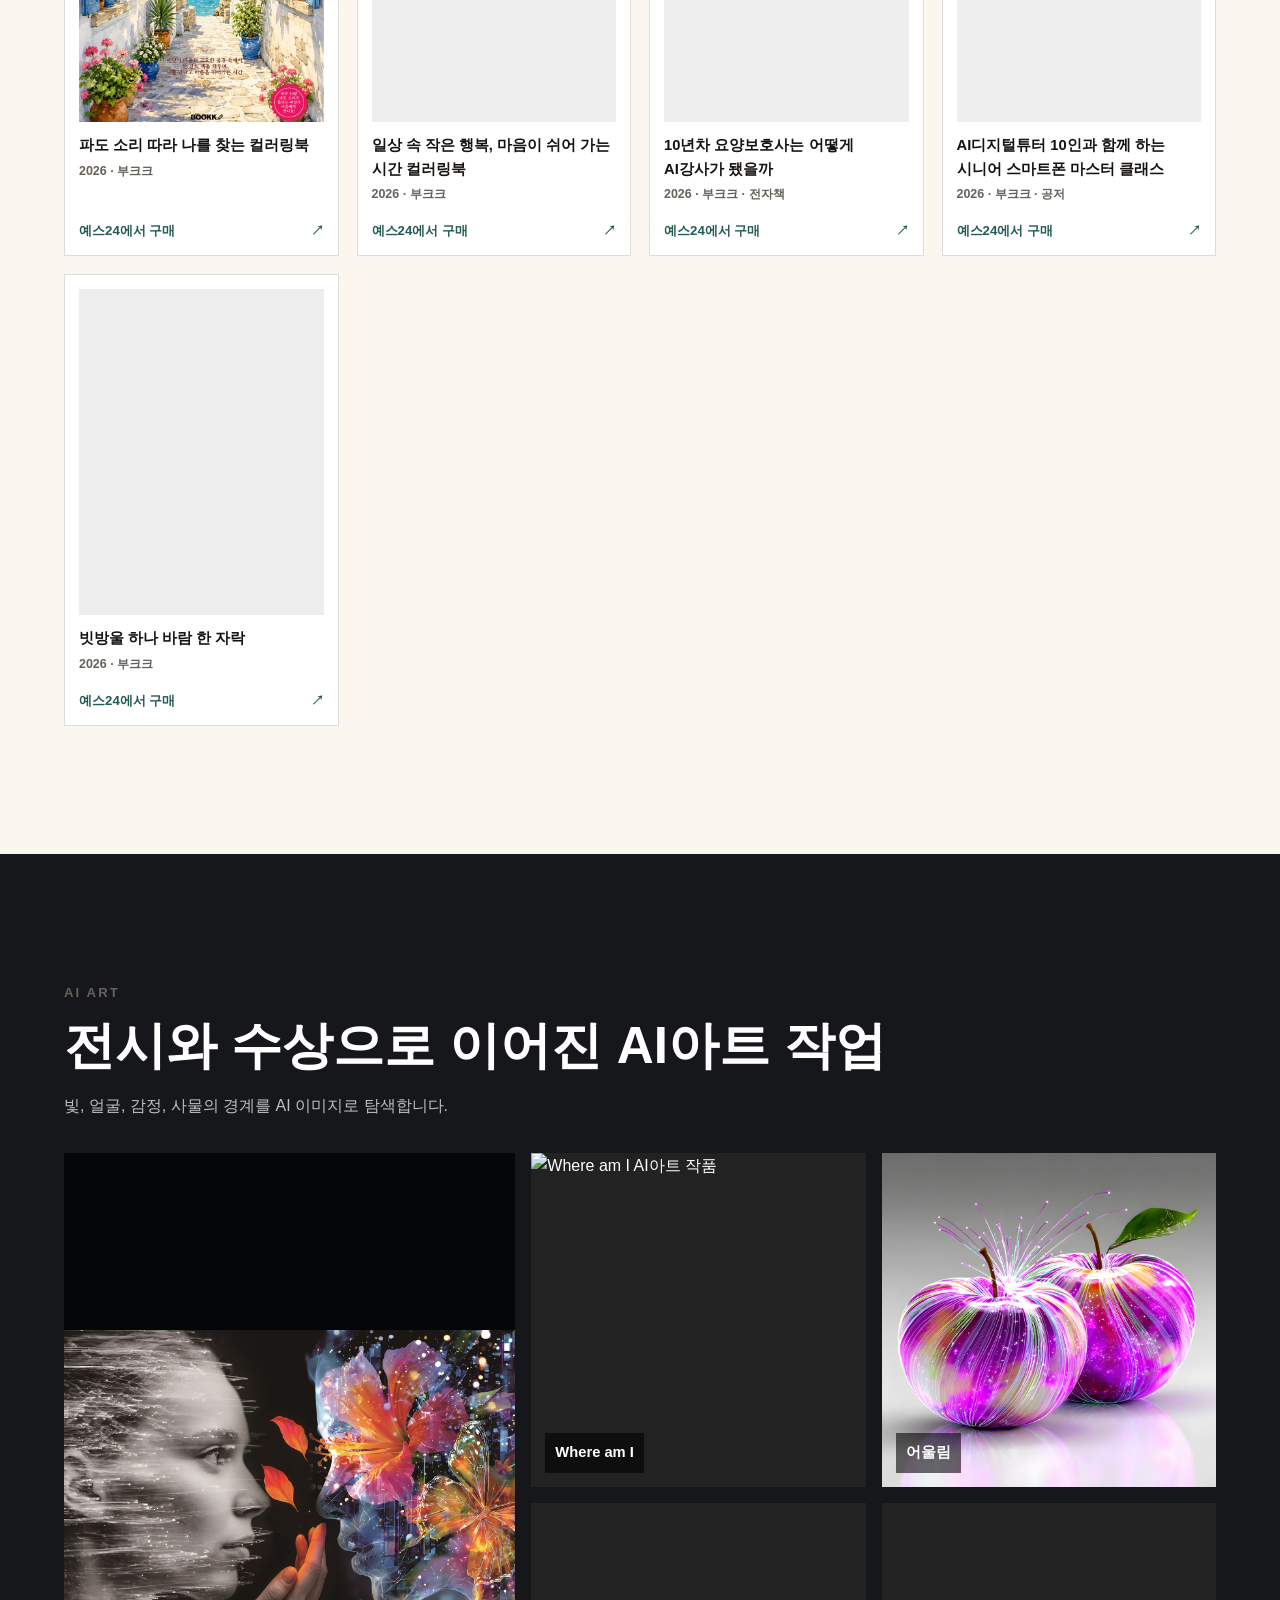
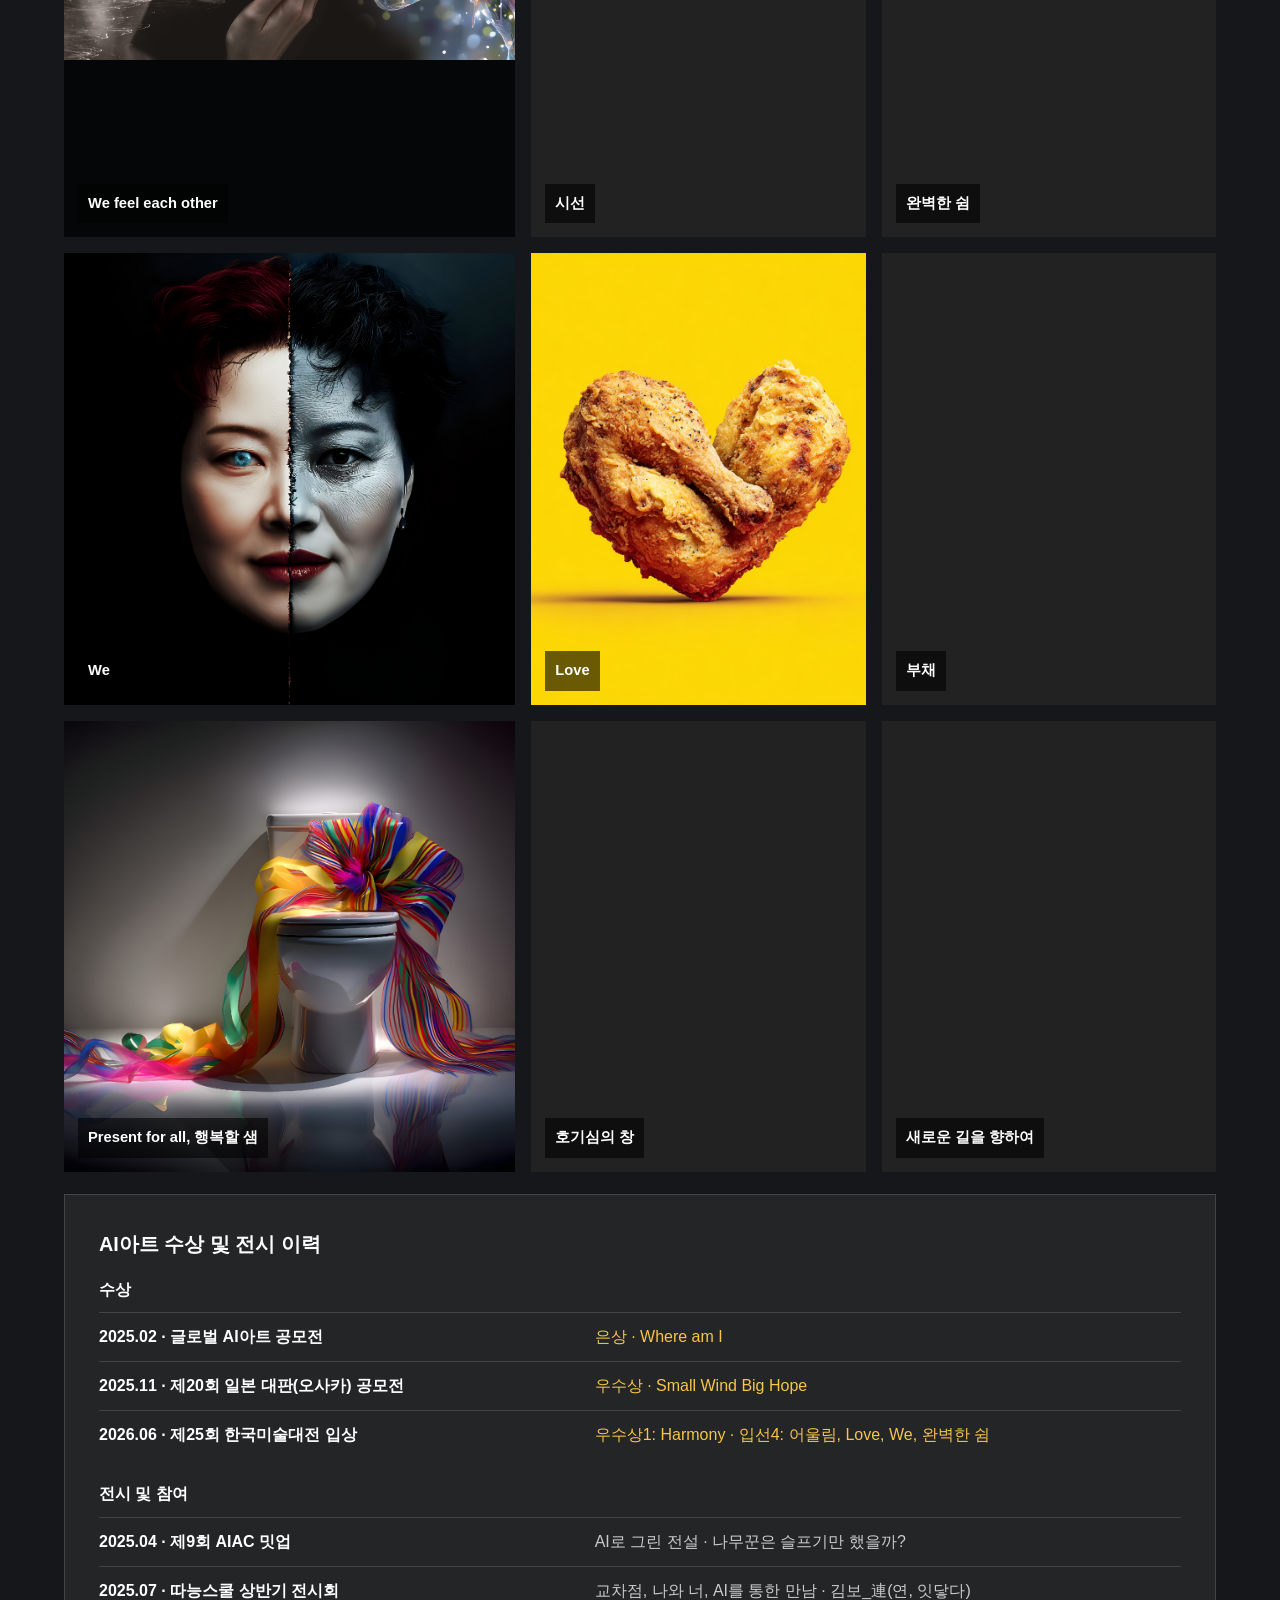
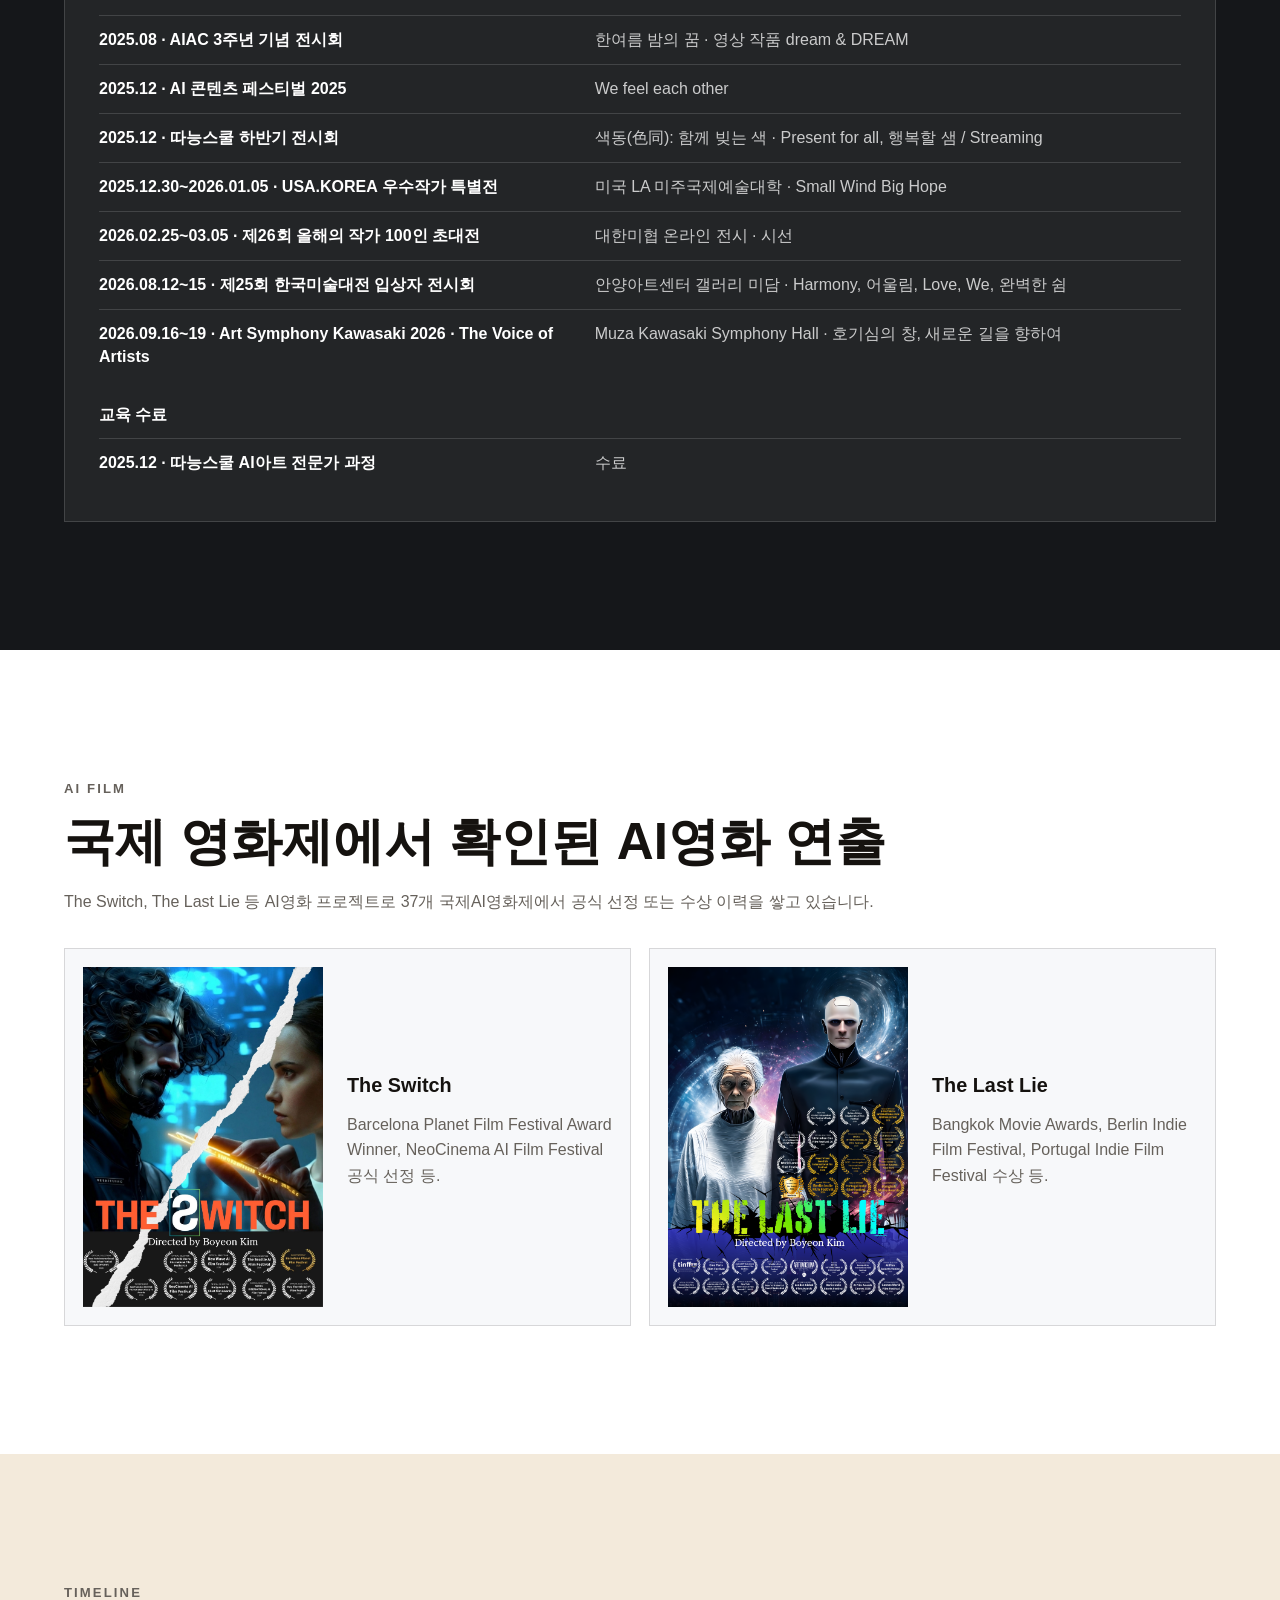
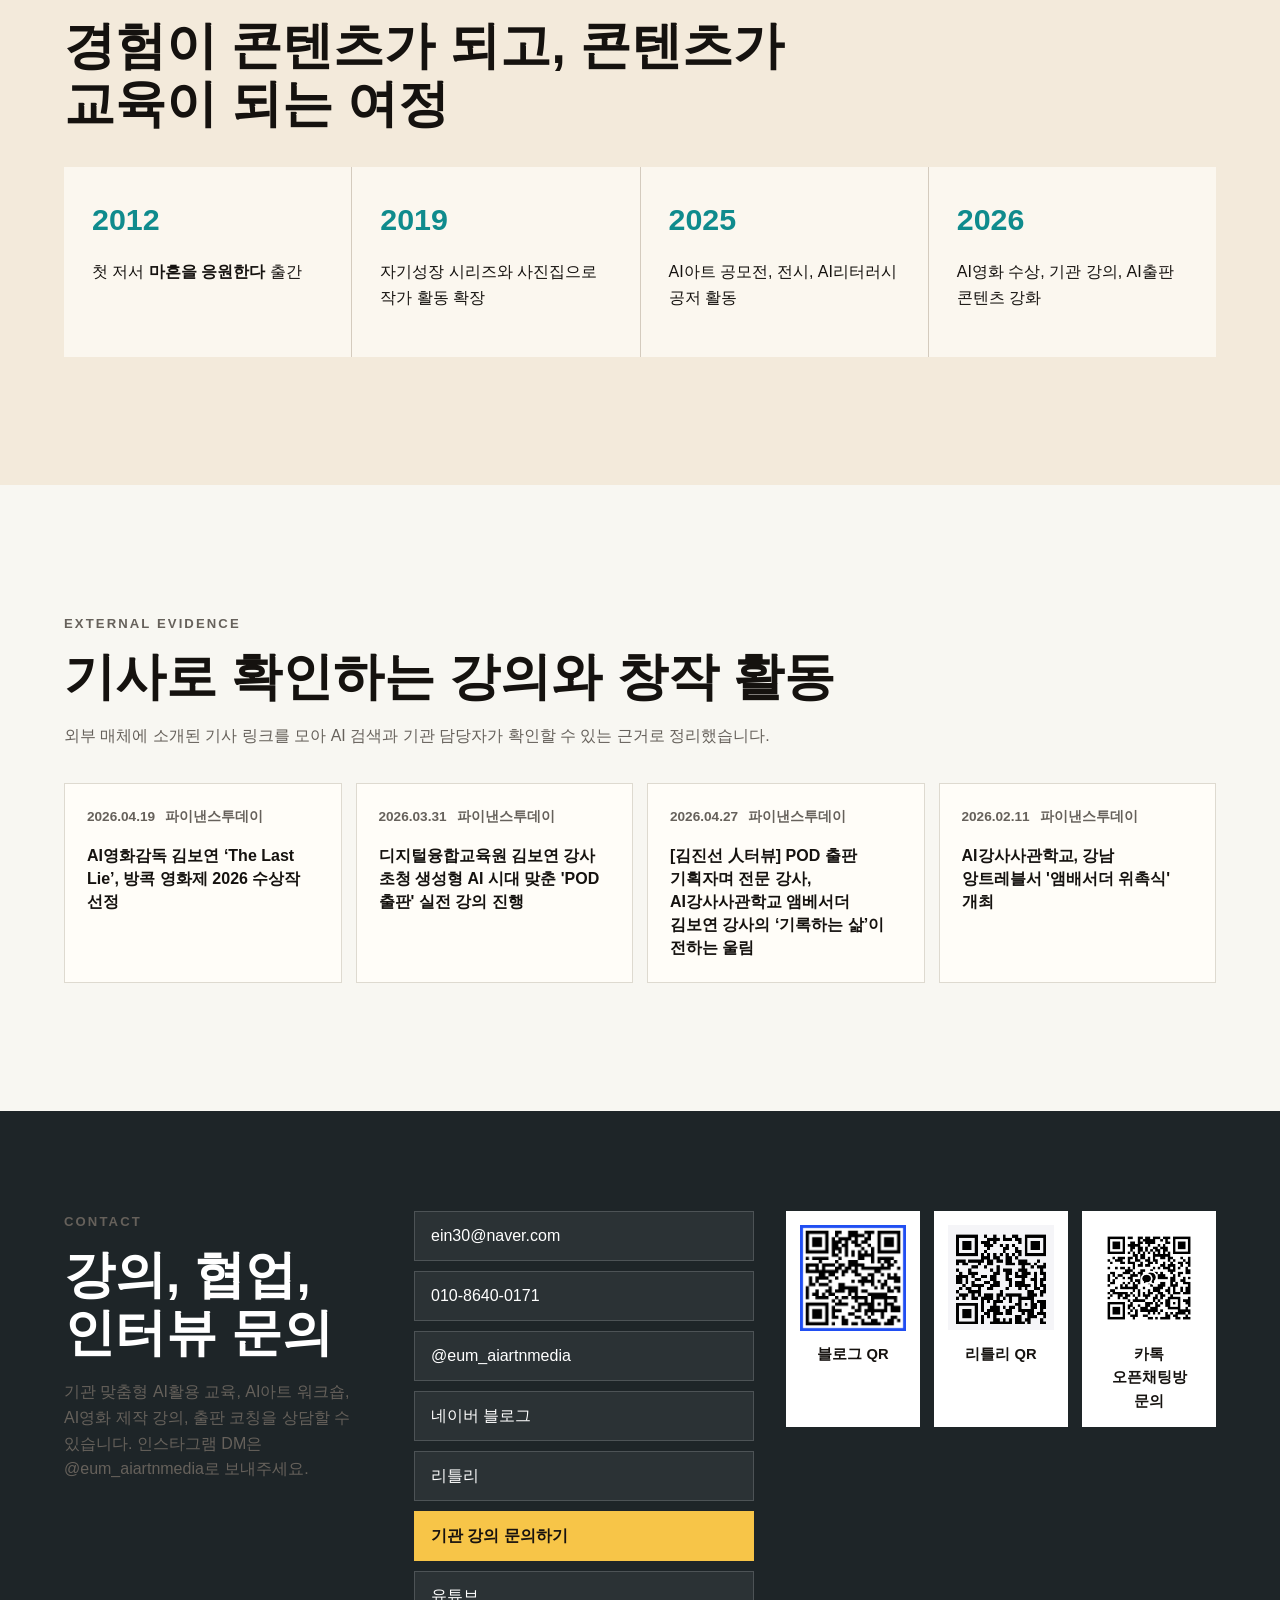
==== commit ba750788: "Add supplied logos to lecture institution cards" ====
--- a/index.html
+++ b/index.html
@@ -471,10 +471,10 @@
         </div>
         <div class="institution-grid" aria-label="출강기관 리스트">
           <article><img class="institution-logo" src="assets/institution-ttaneng.png" alt="따능스쿨 로고" decoding="async" loading="lazy" /><strong>따능스쿨</strong><em>생성형 AI 실습</em></article>
-          <article class="institution-no-logo"><strong>AI아티스트 클럽</strong><em>AI아트 창작</em></article>
+          <article><img class="institution-logo" src="assets/institution-ai-artist-club.jpg" alt="AI아티스트 클럽 로고" decoding="async" loading="lazy" /><strong>AI아티스트 클럽</strong><em>AI아트 창작</em></article>
           <article><img class="institution-logo" src="assets/institution-koia.png" alt="한국안광학산업진흥원 로고" decoding="async" loading="lazy" /><strong>한국안광학산업진흥원</strong><em>업무효율화</em></article>
-          <article class="institution-no-logo"><strong>안양시 베이비부머지원센터</strong><em>생성형 AI 실습</em></article>
-          <article class="institution-no-logo"><strong>디지털융합교육원</strong><em>생성형 AI 실습</em></article>
+          <article><img class="institution-logo institution-logo-wide" src="assets/institution-anyang-babyboomer.png" alt="안양시 베이비부머지원센터 로고" decoding="async" loading="lazy" /><strong>안양시 베이비부머지원센터</strong><em>생성형 AI 실습</em></article>
+          <article><img class="institution-logo" src="assets/institution-digital-convergence.jpeg" alt="디지털융합교육원 로고" decoding="async" loading="lazy" /><strong>디지털융합교육원</strong><em>생성형 AI 실습</em></article>
           <article><img class="institution-logo" src="assets/institution-koreatech.png" alt="한국기술교육대학교 능력개발교육원 로고" decoding="async" loading="lazy" /><strong>한국기술교육대학교 능력개발원</strong><em>따능AI실습</em></article>
           <article><img class="institution-logo" src="assets/institution-smartcity.png" alt="스마트도시협회 로고" decoding="async" loading="lazy" /><strong>스마트도시협회</strong><em>AI활용 업무효율화</em></article>
           <article><img class="institution-logo institution-logo-on-dark" src="assets/institution-yonam.png" alt="연암대학교 로고" decoding="async" loading="lazy" /><strong>연암대학교</strong><em>따능AI활용</em></article>
@@ -483,7 +483,7 @@
           <article><img class="institution-logo" src="assets/institution-bto.png" alt="부산관광공사 로고" decoding="async" loading="lazy" /><strong>부산관광공사</strong><em>AI활용 업무효율화</em></article>
           <article><img class="institution-logo institution-logo-on-dark" src="assets/institution-asan.png" alt="아산시 평생학습관 로고" decoding="async" loading="lazy" /><strong>아산시 평생학습관</strong><em>생성형 AI 실습</em></article>
           <article><img class="institution-logo" src="assets/institution-gunsan.png" alt="국립군산대학교 로고" decoding="async" loading="lazy" /><strong>군산대학교 평생교육원</strong><em>생성형AI활용 출판</em></article>
-          <article class="institution-no-logo"><strong>동구여자중학교</strong><em>AI리터러시와 AI영상콘텐츠 창작</em></article>
+          <article><img class="institution-logo institution-logo-wide" src="assets/institution-donggu-girls-school.png" alt="동구여자중학교 로고" decoding="async" loading="lazy" /><strong>동구여자중학교</strong><em>AI리터러시와 AI영상콘텐츠 창작</em></article>
           <article><img class="institution-logo" src="assets/institution-kangwon.webp" alt="강원대학교 로고" decoding="async" loading="lazy" /><strong>강원대학교 삼척캠퍼스</strong><em>따능AI실습</em></article>
           <article><img class="institution-logo" src="assets/institution-jbnurse.png" alt="전북특별자치도간호사회 로고" decoding="async" loading="lazy" /><strong>전북특별자치도 간호사회</strong><em>AI활용 홍보 콘텐츠 제작</em></article>
           <article><img class="institution-logo" src="assets/institution-yangji.png" alt="양지노인복지관 로고" decoding="async" loading="lazy" /><strong>전주 양지노인복지관</strong><em>AI로 일상 업그레이드</em></article>
--- a/styles.css
+++ b/styles.css
@@ -720,10 +720,6 @@
   background: #21344a;
 }
 
-.institution-no-logo strong {
-  margin-top: 0;
-}
-
 .review-gallery-block {
   margin-top: 34px;
   padding-top: 28px;
